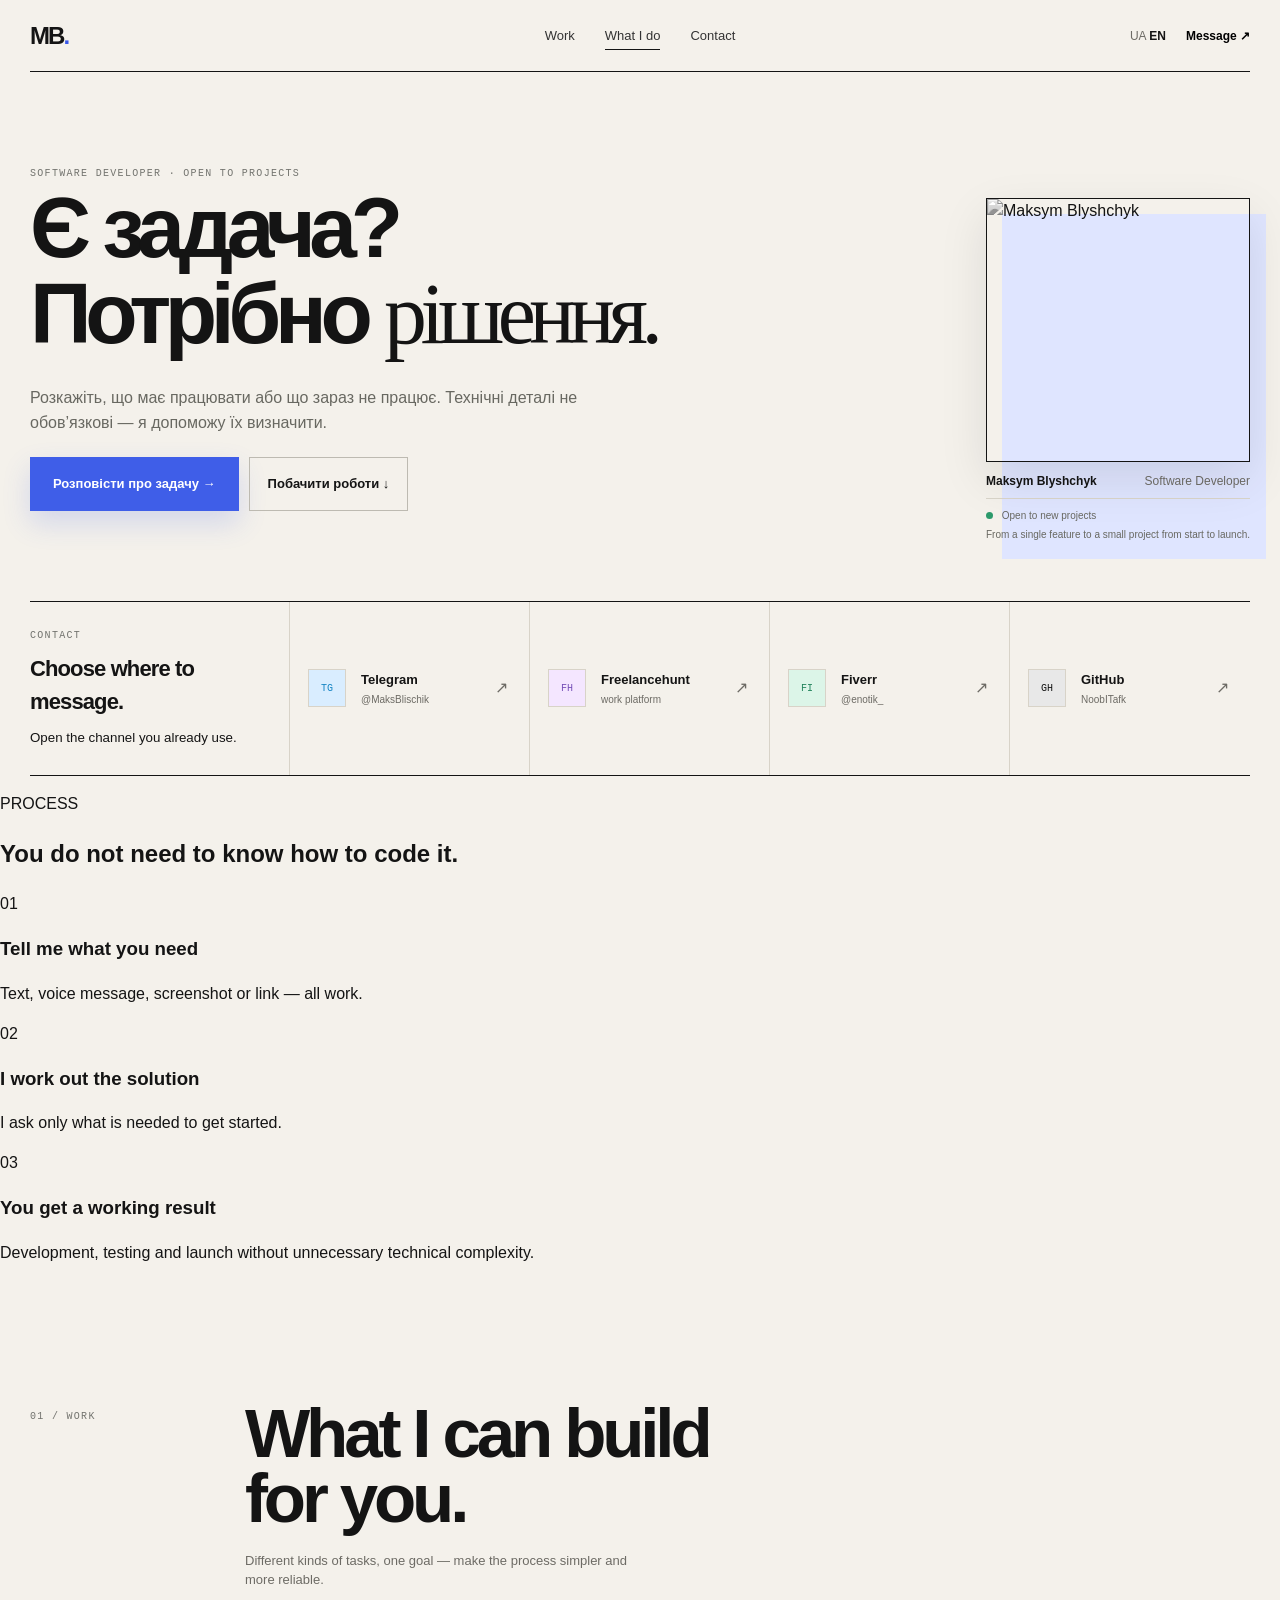
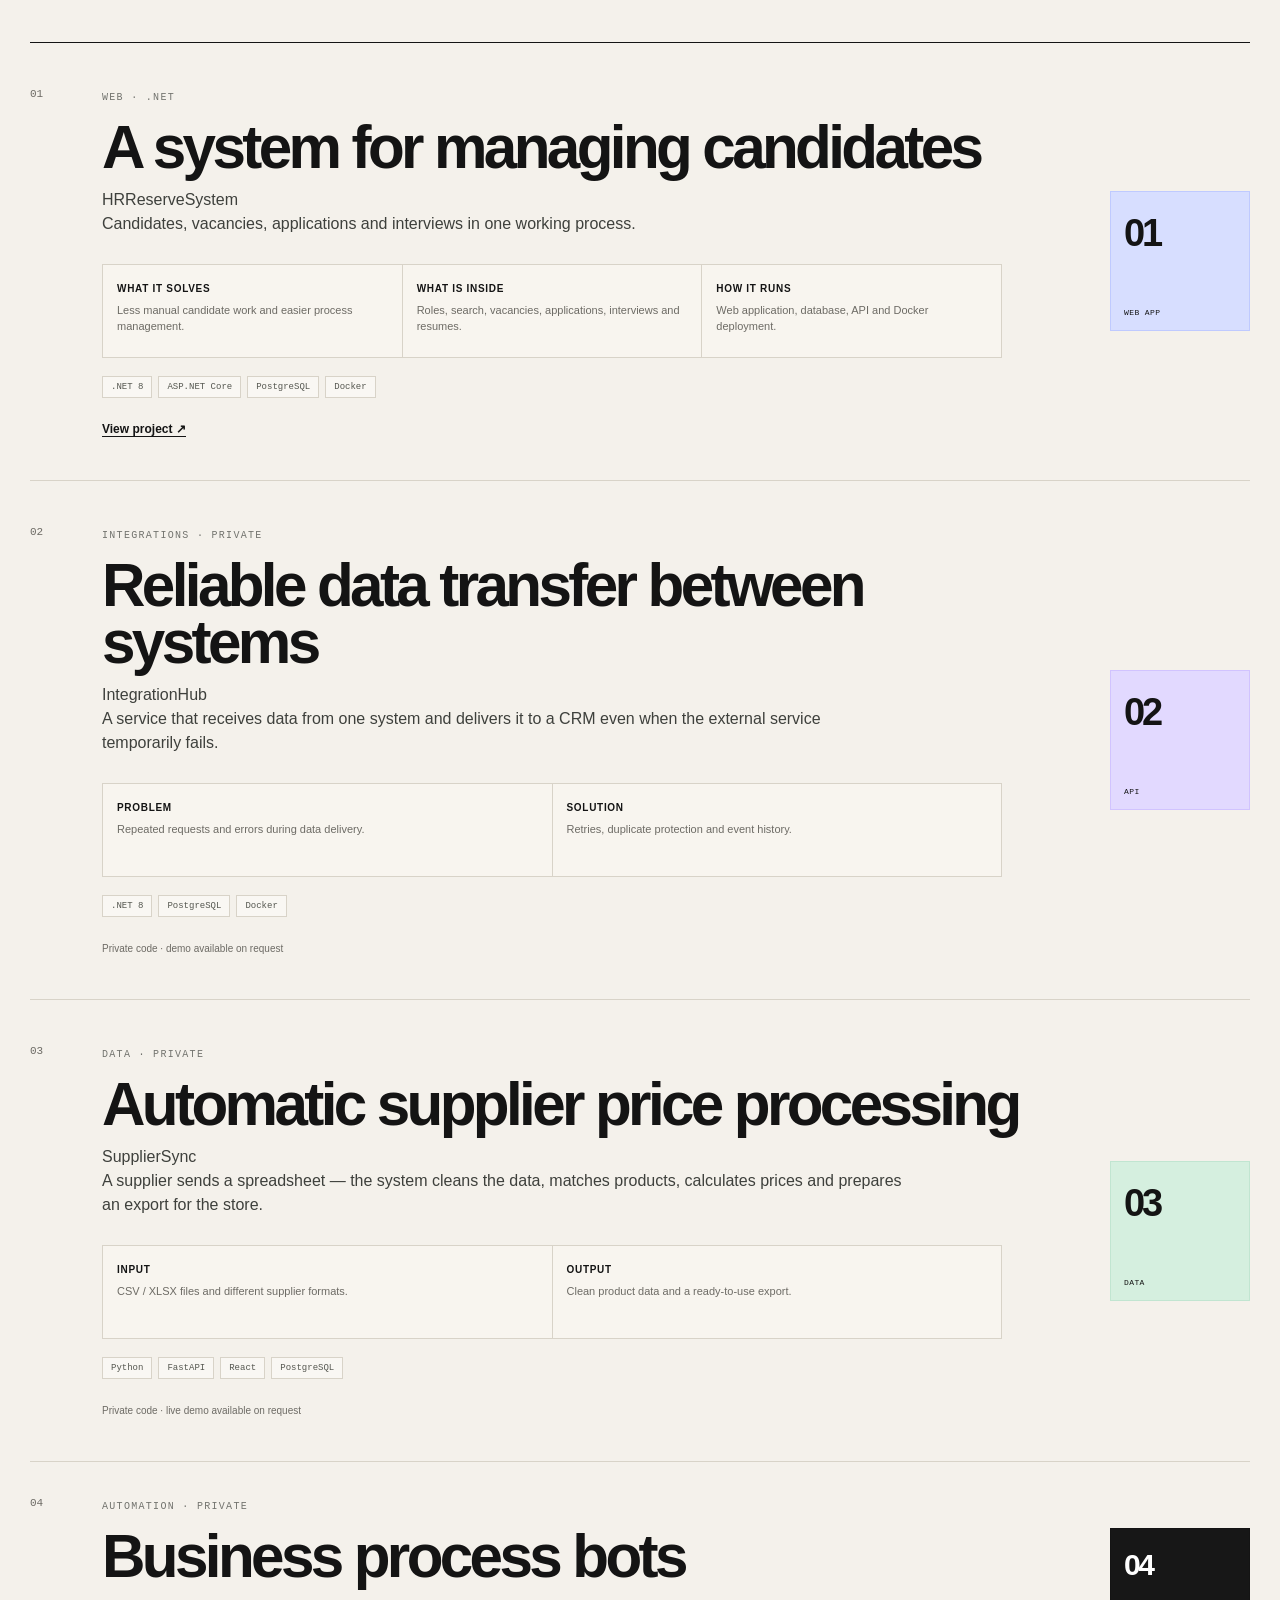
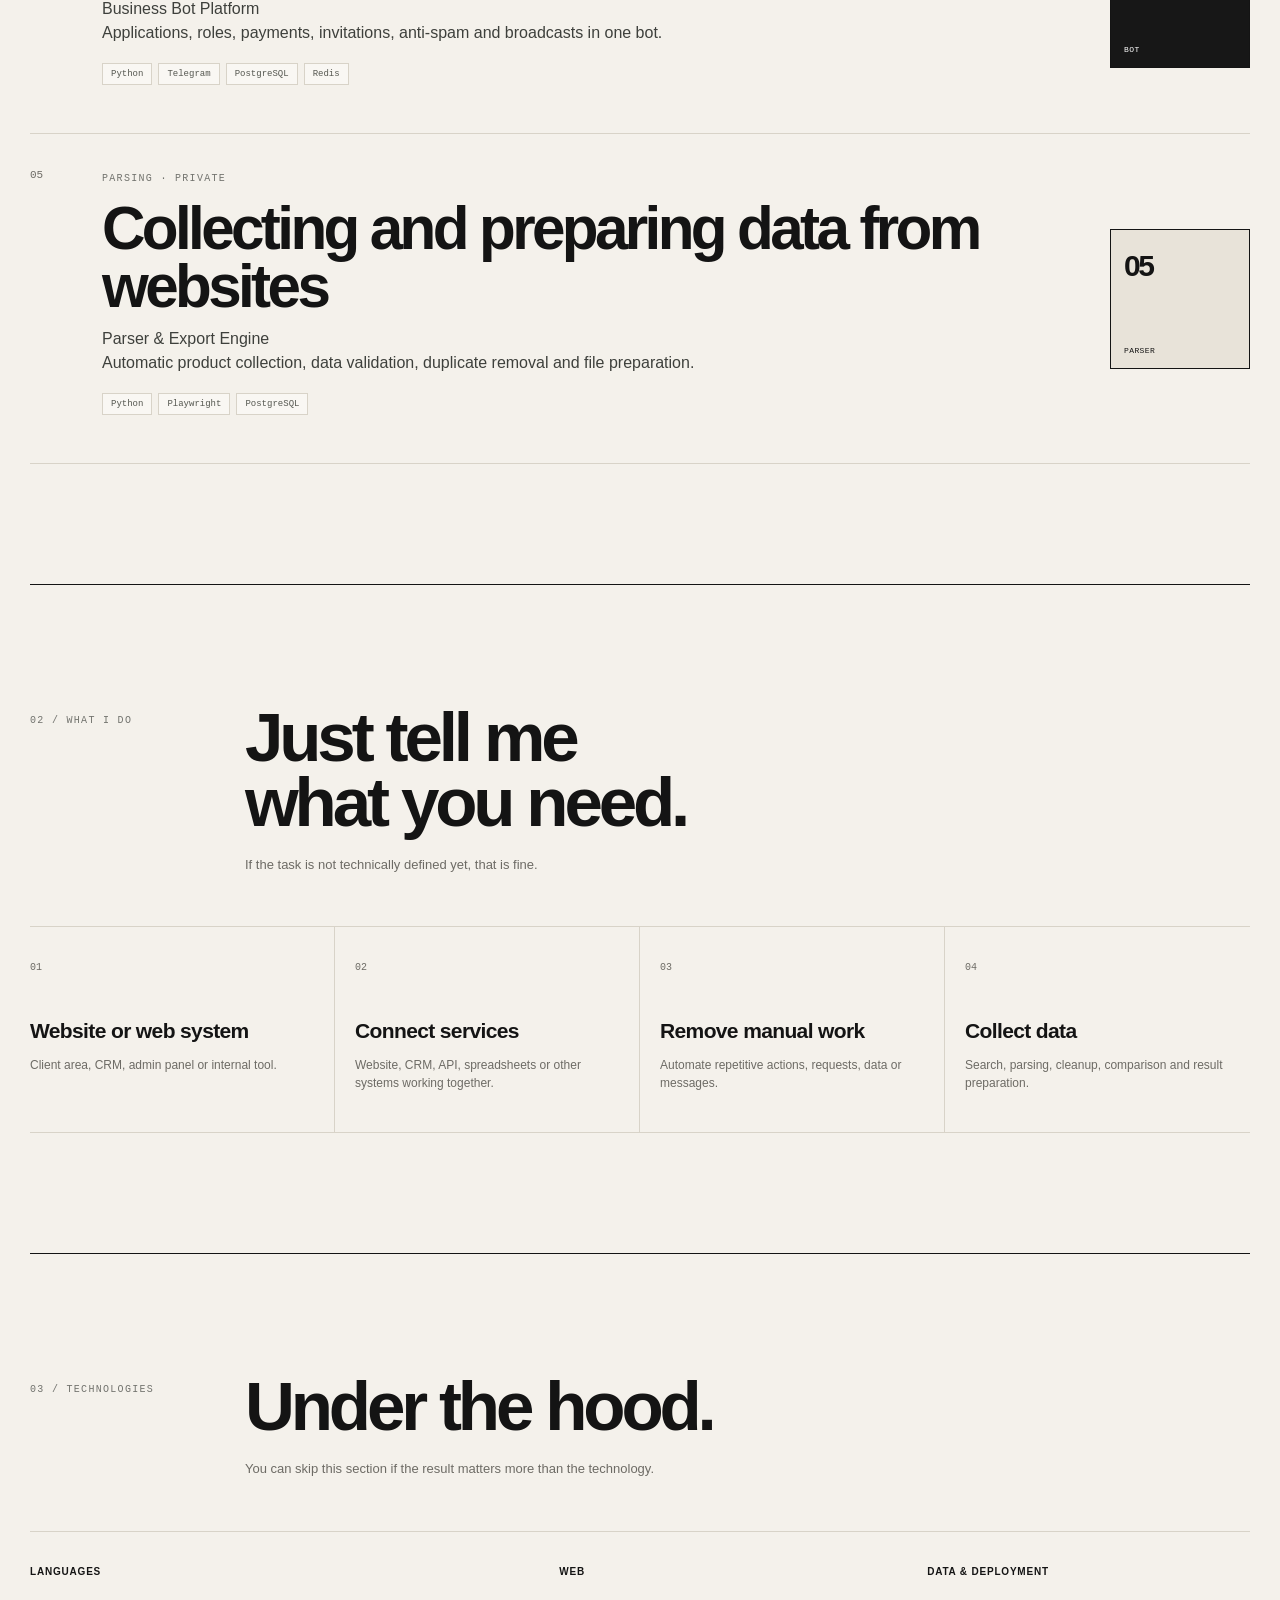
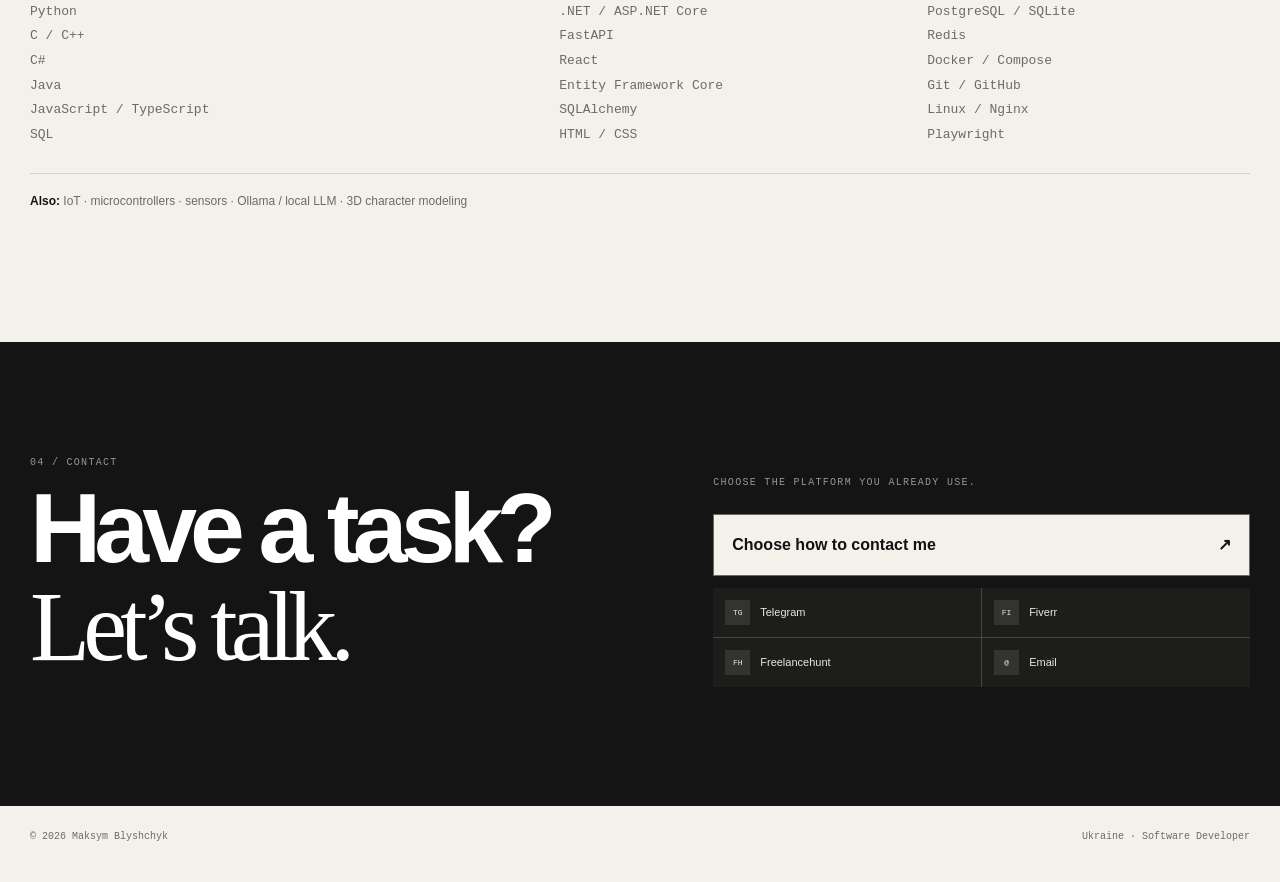
==== en/index.html @ c7309cc5 "Fix English version with same stable layout as Ukrainian" ====
<!doctype html>
<html lang="en">
<head>
<meta charset="utf-8"><meta name="viewport" content="width=device-width,initial-scale=1">
<meta name="description" content="Maksym Blyshchyk — software development for websites, automation, integrations, data and bots.">
<meta name="theme-color" content="#f4f1eb"><title>Maksym Blyshchyk — Software Developer</title>
<link rel="canonical" href="https://noobitafk.github.io/en/"><link rel="alternate" hreflang="uk" href="/"><link rel="alternate" hreflang="en" href="/en/"><link rel="stylesheet" href="/styles.css"><link rel="stylesheet" href="/hero.css">
</head>
<body>
<header class="header"><a class="logo" href="#top">MB<span>.</span></a><nav><a href="#work">Work</a><a href="#services">What I do</a><a href="#contact">Contact</a></nav><div class="head-actions"><span class="lang"><a href="/">UA</a> <b>EN</b></span><button class="link-button contact-open">Message ↗</button></div></header>
<main>
<section class="hero client-hero" id="top">
<div><p class="eyebrow">SOFTWARE DEVELOPER · OPEN TO PROJECTS</p><h1>Have a task?<br>Need a <i>solution?</i></h1><p class="lead">Tell me what should work or what is not working. You do not need to know the technology — I will help define the right solution.</p><div class="actions"><button class="primary contact-open" plerdy-tracking-id="hero-brief-en">Tell me about the task →</button><a class="secondary" href="#work" plerdy-tracking-id="hero-work-en">See my work ↓</a></div></div>
<aside class="profile"><img src="https://avatars.githubusercontent.com/u/61797448?v=4" alt="Maksym Blyshchyk"><div><strong>Maksym Blyshchyk</strong><span>Software Developer</span></div><p><em></em> Open to new projects</p><small>From a single feature to a small project from start to launch.</small></aside>
</section>
<section class="platforms" aria-label="Contact platforms"><div class="platform-title"><span>CONTACT</span><strong>Choose where to message.</strong><small>Open the channel you already use.</small></div><div class="platform-list"><a class="platform tg" href="https://t.me/MaksBlischik" target="_blank" rel="noreferrer"><b>TG</b><span><strong>Telegram</strong><small>@MaksBlischik</small></span><i>↗</i></a><a class="platform fh" href="https://freelancehunt.com/ua/showcase/work/freelance-helper-telegram-bot-dlya/2046690.html" target="_blank" rel="noreferrer"><b>FH</b><span><strong>Freelancehunt</strong><small>work platform</small></span><i>↗</i></a><a class="platform fi" href="https://www.fiverr.com/enotik_" target="_blank" rel="noreferrer"><b>FI</b><span><strong>Fiverr</strong><small>@enotik_</small></span><i>↗</i></a><a class="platform gh" href="https://github.com/NoobITafk" target="_blank" rel="noreferrer"><b>GH</b><span><strong>GitHub</strong><small>NoobITafk</small></span><i>↗</i></a></div></section>
<section class="how-section"><div class="how-head"><p class="section-label">PROCESS</p><h2>You do not need to know how to code it.</h2></div><div class="how-grid"><article><span>01</span><h3>Tell me what you need</h3><p>Text, voice message, screenshot or link — all work.</p></article><article><span>02</span><h3>I work out the solution</h3><p>I ask only what is needed to get started.</p></article><article><span>03</span><h3>You get a working result</h3><p>Development, testing and launch without unnecessary technical complexity.</p></article></div></section>
<section class="section" id="work"><div class="section-head"><p>01 / WORK</p><div><h2>What I can build<br>for you.</h2><span>Different kinds of tasks, one goal — make the process simpler and more reliable.</span></div></div><div class="projects">
<article class="project featured"><div class="no">01</div><div><label>WEB · .NET</label><h3>A system for managing candidates</h3><p class="project-name">HRReserveSystem</p><p>Candidates, vacancies, applications and interviews in one working process.</p><div class="project-points"><div><b>What it solves</b><span>Less manual candidate work and easier process management.</span></div><div><b>What is inside</b><span>Roles, search, vacancies, applications, interviews and resumes.</span></div><div><b>How it runs</b><span>Web application, database, API and Docker deployment.</span></div></div><div class="tags"><span>.NET 8</span><span>ASP.NET Core</span><span>PostgreSQL</span><span>Docker</span></div><a class="project-link" href="https://github.com/MaksBlyshchyk/HRReserveSystem" target="_blank" rel="noreferrer">View project ↗</a></div><aside class="mark blue"><b>01</b><small>WEB APP</small></aside></article>
<article class="project"><div class="no">02</div><div><label>INTEGRATIONS · PRIVATE</label><h3>Reliable data transfer between systems</h3><p class="project-name">IntegrationHub</p><p>A service that receives data from one system and delivers it to a CRM even when the external service temporarily fails.</p><div class="project-points two"><div><b>Problem</b><span>Repeated requests and errors during data delivery.</span></div><div><b>Solution</b><span>Retries, duplicate protection and event history.</span></div></div><div class="tags"><span>.NET 8</span><span>PostgreSQL</span><span>Docker</span></div><small class="private">Private code · demo available on request</small></div><aside class="mark violet"><b>02</b><small>API</small></aside></article>
<article class="project"><div class="no">03</div><div><label>DATA · PRIVATE</label><h3>Automatic supplier price processing</h3><p class="project-name">SupplierSync</p><p>A supplier sends a spreadsheet — the system cleans the data, matches products, calculates prices and prepares an export for the store.</p><div class="project-points two"><div><b>Input</b><span>CSV / XLSX files and different supplier formats.</span></div><div><b>Output</b><span>Clean product data and a ready-to-use export.</span></div></div><div class="tags"><span>Python</span><span>FastAPI</span><span>React</span><span>PostgreSQL</span></div><small class="private">Private code · live demo available on request</small></div><aside class="mark green"><b>03</b><small>DATA</small></aside></article>
<article class="project compact"><div class="no">04</div><div><label>AUTOMATION · PRIVATE</label><h3>Business process bots</h3><p class="project-name">Business Bot Platform</p><p>Applications, roles, payments, invitations, anti-spam and broadcasts in one bot.</p><div class="tags"><span>Python</span><span>Telegram</span><span>PostgreSQL</span><span>Redis</span></div></div><aside class="mark dark"><b>04</b><small>BOT</small></aside></article>
<article class="project compact"><div class="no">05</div><div><label>PARSING · PRIVATE</label><h3>Collecting and preparing data from websites</h3><p class="project-name">Parser & Export Engine</p><p>Automatic product collection, data validation, duplicate removal and file preparation.</p><div class="tags"><span>Python</span><span>Playwright</span><span>PostgreSQL</span></div></div><aside class="mark plain"><b>05</b><small>PARSER</small></aside></article>
</div></section>
<section class="section split" id="services"><div class="section-head"><p>02 / WHAT I DO</p><div><h2>Just tell me<br>what you need.</h2><span>If the task is not technically defined yet, that is fine.</span></div></div><div class="capabilities"><article><b>01</b><h3>Website or web system</h3><p>Client area, CRM, admin panel or internal tool.</p></article><article><b>02</b><h3>Connect services</h3><p>Website, CRM, API, spreadsheets or other systems working together.</p></article><article><b>03</b><h3>Remove manual work</h3><p>Automate repetitive actions, requests, data or messages.</p></article><article><b>04</b><h3>Collect data</h3><p>Search, parsing, cleanup, comparison and result preparation.</p></article></div></section>
<section class="section stack" id="stack"><div class="section-head"><p>03 / TECHNOLOGIES</p><div><h2>Under the hood.</h2><span>You can skip this section if the result matters more than the technology.</span></div></div><div class="stack-grid"><div><b>Languages</b><p>Python<br>C / C++<br>C#<br>Java<br>JavaScript / TypeScript<br>SQL</p></div><div><b>Web</b><p>.NET / ASP.NET Core<br>FastAPI<br>React<br>Entity Framework Core<br>SQLAlchemy<br>HTML / CSS</p></div><div><b>Data & deployment</b><p>PostgreSQL / SQLite<br>Redis<br>Docker / Compose<br>Git / GitHub<br>Linux / Nginx<br>Playwright</p></div></div><p class="additional"><b>Also:</b> IoT · microcontrollers · sensors · Ollama / local LLM · 3D character modeling</p></section>
<section class="contact-section" id="contact"><div><p>04 / CONTACT</p><h2>Have a task?<br><i>Let’s talk.</i></h2></div><div class="contact-copy"><p>Choose the platform you already use.</p><button class="big-contact contact-open">Choose how to contact me <b>↗</b></button><div class="contact-mini"><a href="https://t.me/MaksBlischik" target="_blank" rel="noreferrer"><b>TG</b> Telegram</a><a href="https://www.fiverr.com/enotik_" target="_blank" rel="noreferrer"><b>FI</b> Fiverr</a><a href="https://freelancehunt.com/ua/showcase/work/freelance-helper-telegram-bot-dlya/2046690.html" target="_blank" rel="noreferrer"><b>FH</b> Freelancehunt</a><a href="mailto:maks2006bl@gmail.com"><b>@</b> Email</a></div></div></section>
</main><footer><span>© 2026 Maksym Blyshchyk</span><span>Ukraine · Software Developer</span></footer>
<div class="modal" id="contactModal" aria-hidden="true"><div class="backdrop contact-close"></div><div class="dialog"><button class="close contact-close">×</button><p>CONTACT</p><h2>Where would you like to write?</h2><span class="sub">Choose a platform — the channel opens directly.</span><div class="options"><a href="https://t.me/MaksBlischik" target="_blank" rel="noreferrer"><b>TG</b><span><strong>Telegram</strong><small>@MaksBlischik</small></span>↗</a><a href="https://freelancehunt.com/ua/showcase/work/freelance-helper-telegram-bot-dlya/2046690.html" target="_blank" rel="noreferrer"><b>FH</b><span><strong>Freelancehunt</strong><small>Projects and portfolio</small></span>↗</a><a href="https://www.fiverr.com/enotik_" target="_blank" rel="noreferrer"><b>FI</b><span><strong>Fiverr</strong><small>@enotik_</small></span>↗</a><a href="mailto:maks2006bl@gmail.com"><b>@</b><span><strong>Email</strong><small>maks2006bl@gmail.com</small></span>↗</a><a href="tel:+380671453788"><b>☎</b><span><strong>Phone</strong><small>+380 67 145 37 88</small></span>↗</a><a href="https://github.com/NoobITafk" target="_blank" rel="noreferrer"><b>GH</b><span><strong>GitHub</strong><small>NoobITafk</small></span>↗</a></div></div></div>
<div class="mobile-cta"><button class="contact-open">Message me <span>↗</span></button></div>
<script src="/script.js"></script></body></html>
---- styles.css ----
:root{--bg:#f4f1eb;--paper:#fffdf8;--ink:#141414;--muted:#6d6b65;--line:#d8d3c8;--blue:#3857e8;--violet:#7755e8;--green:#2c9a6b;--max:1220px;--shadow:0 24px 70px rgba(20,20,16,.12)}*{box-sizing:border-box}html{scroll-behavior:smooth;scroll-padding-top:88px}body{margin:0;background:var(--bg);color:var(--ink);font:16px/1.5 Arial,Helvetica,sans-serif;-webkit-font-smoothing:antialiased}a{color:inherit;text-decoration:none}button{font:inherit;cursor:pointer}.header{width:min(calc(100% - 44px),var(--max));height:72px;margin:auto;display:grid;grid-template-columns:1fr auto 1fr;align-items:center;border-bottom:1px solid var(--ink);position:sticky;top:0;z-index:30;background:rgba(244,241,235,.9);backdrop-filter:blur(16px)}.logo{font-size:24px;font-weight:900;letter-spacing:-.08em}.logo span{color:var(--blue)}nav{display:flex;gap:30px;font-size:13px}nav a{position:relative;padding:7px 0;color:#333}nav a:after,.link-button:after{content:"";position:absolute;left:0;right:0;bottom:2px;height:1px;background:var(--ink);transform:scaleX(0);transform-origin:left;transition:.18s}nav a:hover:after,nav a.active:after,.link-button:hover:after{transform:scaleX(1)}.head-actions{justify-self:end;display:flex;gap:20px;align-items:center;font-size:12px}.lang{color:var(--muted)}.lang b{color:var(--ink)}.link-button{position:relative;border:0;background:none;font-weight:800;padding:7px 0}.hero{width:min(calc(100% - 44px),var(--max));min-height:calc(100svh - 72px);margin:auto;padding:76px 0 90px;display:grid;grid-template-columns:minmax(0,1.55fr) 300px;gap:80px;align-items:center}.eyebrow,.section-head>p,.contact-section>div>p,.project label,.platform-title span{font:10px/1.2 "Courier New",monospace;letter-spacing:.13em;color:#72736e;text-transform:uppercase}.hero h1{font-size:clamp(4rem,7.8vw,7.3rem);line-height:.86;letter-spacing:-.075em;margin:18px 0 28px;max-width:950px}.hero h1 i,.contact-section h2 i{font:400 1em Georgia,"Times New Roman",serif}.lead{max-width:700px;color:var(--muted);font-size:17px}.actions{display:flex;gap:10px;margin-top:30px}.primary,.secondary{min-height:50px;padding:0 18px;display:inline-flex;align-items:center;justify-content:center;border:1px solid var(--ink);font-size:13px;font-weight:800;transition:.18s}.primary{background:var(--ink);color:#fff}.primary:hover{background:var(--blue);border-color:var(--blue);transform:translateY(-2px)}.secondary:hover{background:var(--paper);transform:translateY(-2px)}.facts{display:flex;gap:30px;border-top:1px solid var(--line);margin-top:40px;padding-top:17px}.facts div{display:flex;align-items:baseline;gap:7px}.facts b{font:700 15px "Courier New",monospace}.facts small{font-size:10px;color:var(--muted)}.profile{max-width:300px;justify-self:end}.profile img{display:block;width:100%;aspect-ratio:1;object-fit:cover;border:1px solid var(--ink);filter:grayscale(100%);transition:.25s}.profile:hover img{filter:grayscale(0);transform:translateY(-3px)}.profile>div{display:flex;justify-content:space-between;gap:10px;padding:11px 0 9px;font-size:12px;border-bottom:1px solid var(--line)}.profile>div span{color:var(--muted)}.profile p{font-size:11px;color:var(--muted);margin:10px 0}.profile p em{display:inline-block;width:7px;height:7px;border-radius:50%;background:var(--green);margin-right:6px}.profile>small{display:block;color:var(--muted);font-size:11px}.platforms{width:min(calc(100% - 44px),var(--max));margin:auto;border-block:1px solid var(--ink);display:grid;grid-template-columns:260px 1fr;min-height:150px}.platform-title{padding:28px 24px 28px 0;border-right:1px solid var(--line);display:flex;flex-direction:column;justify-content:center;gap:10px}.platform-title strong{font-size:22px;letter-spacing:-.04em}.platform-list{display:grid;grid-template-columns:repeat(4,1fr)}.platform{display:grid;grid-template-columns:42px 1fr 16px;align-items:center;gap:11px;padding:22px 18px;border-right:1px solid var(--line);transition:.18s;background:transparent}.platform:last-child{border-right:0}.platform:hover{background:var(--paper);transform:translateY(-2px)}.platform>b{width:38px;height:38px;display:grid;place-items:center;font:10px "Courier New",monospace;background:#ece9e1;border:1px solid var(--line)}.platform.tg>b{background:#d9edff;color:#1685c4}.platform.fh>b{background:#f4e6ff;color:#7650b8}.platform.fi>b{background:#dcf5e8;color:#23835c}.platform.gh>b{background:#e8e8e8}.platform span{display:grid;gap:2px;min-width:0}.platform strong{font-size:13px}.platform small{font-size:10px;color:var(--muted);white-space:nowrap;overflow:hidden;text-overflow:ellipsis}.platform i{font-style:normal;color:var(--muted)}.section{width:min(calc(100% - 44px),var(--max));margin:auto;padding:120px 0}.section-head{display:grid;grid-template-columns:180px minmax(0,1fr);gap:35px;margin-bottom:52px}.section-head h2{font-size:clamp(3rem,5.4vw,4.8rem);line-height:.94;letter-spacing:-.06em;margin:0}.section-head>div>span{display:block;color:var(--muted);font-size:13px;max-width:410px;margin-top:20px}.projects{border-top:1px solid var(--ink)}.project{display:grid;grid-template-columns:48px minmax(0,1fr) 140px;gap:24px;padding:40px 0;border-bottom:1px solid var(--line);transition:background .18s}.project:hover{background:rgba(255,255,255,.28)}.no{font:11px "Courier New",monospace;color:var(--muted);padding-top:5px}.project h3{font-size:clamp(2.3rem,4.7vw,4.2rem);line-height:.95;letter-spacing:-.06em;margin:12px 0}.project>div>p{font-size:16px;color:#3e403c;max-width:800px;margin:0}.project-points{display:grid;grid-template-columns:repeat(3,1fr);gap:1px;background:var(--line);border:1px solid var(--line);margin:28px 0 0;max-width:900px}.project-points.two{grid-template-columns:1fr 1fr}.project-points div{background:rgba(255,253,248,.82);padding:16px 14px;min-height:92px}.project-points b{display:block;font-size:10px;text-transform:uppercase;letter-spacing:.07em;margin-bottom:7px}.project-points span{display:block;font-size:11px;line-height:1.45;color:var(--muted)}.tags{display:flex;flex-wrap:wrap;gap:6px;margin:18px 0}.tags span{border:1px solid var(--line);padding:5px 8px;font:9px "Courier New",monospace;color:#555750;background:rgba(255,255,255,.4)}.project-link{font-size:12px;font-weight:800;border-bottom:1px solid}.project-link:hover{color:var(--blue);border-color:var(--blue)}.private{font-size:10px;color:var(--muted)}.mark{align-self:center;aspect-ratio:1;border:1px solid var(--ink);display:flex;flex-direction:column;justify-content:space-between;padding:13px;font-size:38px;font-weight:900;letter-spacing:-.08em;transition:.2s}.mark small{font:8px "Courier New",monospace;letter-spacing:.05em}.project:hover .mark{transform:translateY(-3px) rotate(-2deg)}.blue{background:#d7deff;border-color:#bfcaff}.violet{background:#e2d9ff;border-color:#d1c3ff}.green{background:#d5efdf;border-color:#c1e5d1}.dark{background:#171717;color:white}.plain{background:#e8e3d9}.compact{padding-block:30px}.compact .mark{font-size:30px}.split{border-top:1px solid var(--ink)}.capabilities{display:grid;grid-template-columns:repeat(4,1fr);border-top:1px solid var(--line);border-bottom:1px solid var(--line)}.capabilities article{padding:26px 20px 30px 0;border-right:1px solid var(--line);min-height:205px}.capabilities article+article{padding-left:20px}.capabilities article:last-child{border:0}.capabilities b{font:10px "Courier New",monospace;color:var(--muted)}.capabilities h3{font-size:21px;margin:38px 0 9px;letter-spacing:-.03em}.capabilities p{font-size:12px;color:var(--muted);margin:0}.capabilities em{display:block;margin-top:16px;font:9px "Courier New",monospace;color:var(--blue);font-style:normal;text-transform:uppercase;letter-spacing:.06em}.stack{border-top:1px solid var(--ink)}.stack-grid{display:grid;grid-template-columns:1.5fr 1fr 1fr;gap:45px;border-top:1px solid var(--line);padding-top:26px}.stack-grid b{font-size:10px;text-transform:uppercase;letter-spacing:.08em}.stack-grid p{font:13px/1.9 "Courier New",monospace;color:var(--muted);margin-top:18px}.additional{border-top:1px solid var(--line);padding-top:18px;color:var(--muted);font-size:12px}.additional b{color:var(--ink)}.contact-section{background:var(--ink);color:#fff;padding:105px max(22px,calc((100vw - var(--max))/2));display:grid;grid-template-columns:1.05fr .95fr;gap:90px}.contact-section>div>p{color:#969790}.contact-section h2{font-size:clamp(4rem,7.7vw,7.3rem);line-height:.84;letter-spacing:-.07em;margin:18px 0}.contact-copy{align-self:end}.contact-copy>p{color:#b8b9b3;max-width:500px;font-size:16px}.big-contact{width:100%;display:flex;justify-content:space-between;align-items:center;padding:18px;border:1px solid #686963;color:#111;background:var(--bg);font-weight:900;margin:25px 0 12px;transition:.18s}.big-contact:hover{background:var(--blue);color:#fff;border-color:var(--blue)}.contact-mini{display:grid;grid-template-columns:1fr 1fr;gap:1px;background:#44463f;margin-bottom:14px}.contact-mini a{display:flex;align-items:center;gap:10px;background:#1d1d1b;color:#e8e7e1;padding:12px;font-size:11px;transition:.18s}.contact-mini a:hover{background:#292925}.contact-mini b{width:25px;height:25px;display:grid;place-items:center;background:#33342f;font:8px "Courier New",monospace}.contact-mini a:hover b{background:var(--blue)}.contact-copy>small{color:#7f817b;font-size:10px}.modal{display:none;position:fixed;inset:0;z-index:80}.modal.open{display:block}.backdrop{position:absolute;inset:0;background:rgba(10,11,12,.58);backdrop-filter:blur(8px)}.dialog{position:absolute;left:50%;top:50%;transform:translate(-50%,-50%);width:min(92vw,590px);max-height:90svh;overflow:auto;background:var(--paper);padding:30px;box-shadow:var(--shadow)}.close{position:absolute;right:12px;top:10px;border:1px solid var(--line);background:none;width:34px;height:34px;font-size:23px}.dialog>p{font:10px "Courier New",monospace;letter-spacing:.12em;color:var(--muted)}.dialog h2{font-size:38px;letter-spacing:-.05em;margin:8px 0}.sub{font-size:12px;color:var(--muted)}.options{display:grid;gap:8px;margin-top:22px}.options a{display:grid;grid-template-columns:40px 1fr auto;align-items:center;gap:12px;padding:12px;border:1px solid var(--line);background:#fff;transition:.18s}.options a:hover{border-color:var(--blue);transform:translateX(3px);box-shadow:0 7px 20px rgba(56,87,232,.08)}.options a>b{width:34px;height:34px;display:grid;place-items:center;background:#ece9e1;font:9px "Courier New",monospace}.options a:nth-child(1)>b{background:#d9edff;color:#1685c4}.options a:nth-child(2)>b{background:#f4e6ff;color:#7650b8}.options a:nth-child(3)>b{background:#dcf5e8;color:#23835c}.options a:nth-child(4)>b{background:#ffe5df;color:#ad4b3c}.options a:nth-child(5)>b{background:#e0f2e8;color:#2c835d}.options a:nth-child(6)>b{background:#e8e8e8}.options span{display:grid;gap:2px}.options strong{font-size:12px}.options small{font-size:9px;color:var(--muted)}footer{width:min(calc(100% - 44px),var(--max));margin:auto;padding:25px 0 40px;display:flex;justify-content:space-between;font:10px "Courier New",monospace;color:var(--muted)}.mobile-cta{display:none}@media(max-width:1100px){.platforms{grid-template-columns:190px 1fr}.platform-list{grid-template-columns:1fr 1fr}.platform:nth-child(2){border-right:0}.platform:nth-child(-n+2){border-bottom:1px solid var(--line)}}@media(max-width:900px){.header{grid-template-columns:1fr auto}.header nav{display:none}.hero{grid-template-columns:1fr;gap:45px}.profile{max-width:330px}.section-head{grid-template-columns:120px 1fr}.capabilities{grid-template-columns:1fr 1fr}.capabilities article:nth-child(2){border-right:0}.capabilities article:nth-child(-n+2){border-bottom:1px solid var(--line)}.stack-grid{grid-template-columns:1fr 1fr}.contact-section{grid-template-columns:1fr;gap:45px}.platforms{grid-template-columns:1fr}.platform-title{border-right:0;border-bottom:1px solid var(--line);padding:22px 0}.platform-list{grid-template-columns:1fr 1fr}.project-points{grid-template-columns:1fr}.project-points.two{grid-template-columns:1fr 1fr}}@media(max-width:600px){.header,.hero,.platforms,.section,footer{width:calc(100% - 28px)}.header{height:62px}.head-actions{display:none}.hero{padding:58px 0}.hero h1{font-size:clamp(3.1rem,15vw,4.7rem)}.lead{font-size:15px}.actions{display:grid}.primary,.secondary{width:100%}.facts{gap:14px}.facts small{font-size:8px}.platform-list{grid-template-columns:1fr}.platform{border-right:0;border-bottom:1px solid var(--line)}.platform:last-child{border-bottom:0}.section{padding:78px 0}.section-head{grid-template-columns:1fr;gap:14px}.section-head h2{font-size:2.7rem}.project{grid-template-columns:30px 1fr;gap:10px;padding:28px 0}.mark{display:none}.project h3{font-size:2.5rem}.project-points,.project-points.two{grid-template-columns:1fr}.capabilities{grid-template-columns:1fr}.capabilities article,.capabilities article+article{padding:23px 0;border-right:0}.capabilities article:nth-child(-n+3){border-bottom:1px solid var(--line)}.stack-grid{grid-template-columns:1fr}.contact-section{padding:75px 14px}.contact-section h2{font-size:4rem}.contact-mini{grid-template-columns:1fr}.dialog{padding:24px 15px}.options a{padding:10px}.mobile-cta{display:block;position:fixed;left:12px;right:12px;bottom:12px;z-index:55}.mobile-cta button{width:100%;padding:14px;border:0;background:#111;color:white;font-weight:900;display:flex;justify-content:space-between;box-shadow:0 8px 25px #0004}footer{display:block}footer span{display:block;margin-bottom:5px}}@media(prefers-reduced-motion:reduce){html{scroll-behavior:auto}*{transition:none!important}}
---- hero.css ----
:root{--hero-blue:#3f5ee8;--hero-ink:#141414;--hero-muted:#686861;--hero-paper:#fffdf8;--hero-line:#d9d4c9}
/* FIRST SCREEN ONLY: reduce dead space, establish one clear attention path, and keep profile secondary. */
.hero.client-hero,.hero{min-height:auto!important;height:auto!important;align-items:start!important;gap:72px!important;padding:62px 0 58px!important}
.hero.client-hero>div:first-child,.hero .hero-main{max-width:900px!important;padding-top:24px!important}
.hero h1{font-size:clamp(58px,6.7vw,98px)!important;line-height:.88!important;letter-spacing:-.074em!important;margin:10px 0 22px!important;max-width:900px!important}
.hero h1 i,.hero .hero-main h1 em{font-family:Georgia,"Times New Roman",serif!important;font-weight:400!important}
.hero .lead,.hero .hero-text{max-width:610px!important;margin:0!important;color:var(--hero-muted)!important;font-size:16px!important;line-height:1.52!important}
.hero .actions,.hero .hero-actions{display:flex!important;gap:10px!important;margin-top:22px!important}
.hero .primary,.hero .button-dark{min-height:54px!important;padding:0 22px!important;background:var(--hero-blue)!important;border-color:var(--hero-blue)!important;color:#fff!important;box-shadow:0 12px 28px rgba(63,94,232,.18)!important;font-size:13px!important;font-weight:800!important}
.hero .primary:hover,.hero .button-dark:hover{background:#2948d4!important;border-color:#2948d4!important;transform:translateY(-2px)!important}
.hero .secondary,.hero .button-plain{min-height:54px!important;padding:0 18px!important;background:transparent!important;border:1px solid #bdbab1!important;color:var(--hero-ink)!important;font-size:13px!important}
.hero .secondary:hover,.hero .button-plain:hover{border-color:var(--hero-ink)!important;background:rgba(255,253,248,.62)!important}
/* Keep the hero message clean: the project-type chips were competing with the CTA. */
.hero .client-tags{display:none!important}
.hero .hero-note{display:none!important}
.hero .profile,.hero .hero-aside{max-width:278px!important;justify-self:end!important;position:relative!important;margin-top:64px!important}
.hero .profile:before,.hero .hero-aside:before{content:"";position:absolute;inset:16px -16px -16px 16px;background:#dfe5ff;z-index:-1}
.hero .profile img,.hero .portrait{display:block!important;width:100%!important;aspect-ratio:1!important;object-fit:cover!important;border:1px solid var(--hero-ink)!important;filter:grayscale(100%)!important;box-shadow:0 18px 45px rgba(20,20,16,.10)!important}
.hero .profile>div,.hero .identity{display:flex!important;justify-content:space-between!important;gap:10px!important;align-items:baseline!important;padding:10px 0 8px!important;border-bottom:1px solid var(--hero-line)!important;font-size:12px!important}
.hero .profile p,.hero .availability{margin:9px 0 5px!important;font-size:10px!important;color:var(--hero-muted)!important}
.hero .profile>small{font-size:10px!important;line-height:1.45!important;color:var(--hero-muted)!important}
/* English header was visually unstyled; align it with the same restrained system used by UA. */
.site-header{width:min(calc(100% - 44px),1220px)!important;height:72px!important;margin:auto!important;display:grid!important;grid-template-columns:1fr auto 1fr!important;align-items:center!important;border-bottom:1px solid var(--hero-ink)!important;position:sticky!important;top:0!important;z-index:30!important;background:rgba(244,241,235,.92)!important;backdrop-filter:blur(16px)!important}.wordmark{font-size:24px!important;font-weight:900!important;letter-spacing:-.08em!important}.wordmark span{color:var(--hero-blue)!important}.site-nav{display:flex!important;gap:30px!important;font-size:13px!important}.site-nav a,.header-side a{color:#333!important}.site-nav a{position:relative!important;padding:7px 0!important}.site-nav a:after{content:""!important;position:absolute!important;left:0!important;right:0!important;bottom:2px!important;height:1px!important;background:var(--hero-ink)!important;transform:scaleX(0)!important;transform-origin:left!important;transition:.18s!important}.site-nav a:hover:after{transform:scaleX(1)!important}.header-side{justify-self:end!important;display:flex!important;gap:20px!important;align-items:center!important;font-size:12px!important}.language{display:flex!important;gap:7px!important}.language .active{font-weight:800!important}.header-contact{font-weight:800!important}
@media(max-width:900px){.hero.client-hero,.hero{grid-template-columns:1fr!important;gap:30px!important;min-height:auto!important;padding:44px 0 48px!important}.hero.client-hero>div:first-child,.hero .hero-main{padding-top:10px!important}.hero h1,.hero .hero-main h1{font-size:clamp(48px,11.8vw,74px)!important;max-width:720px!important}.hero .lead,.hero .hero-text{font-size:16px!important;max-width:650px!important}.hero .profile,.hero .hero-aside{justify-self:start!important;max-width:250px!important;margin-top:4px!important}.site-header{width:calc(100% - 28px)!important}.site-nav{display:none!important}.header-side{font-size:11px!important}}
@media(max-width:600px){.hero.client-hero,.hero{padding:34px 0 42px!important;gap:25px!important}.hero h1,.hero .hero-main h1{font-size:clamp(43px,12.8vw,59px)!important;line-height:.92!important;letter-spacing:-.066em!important;margin:6px 0 17px!important}.hero .lead,.hero .hero-text{font-size:15px!important;line-height:1.48!important}.hero .actions,.hero .hero-actions{display:grid!important;grid-template-columns:1fr!important;gap:8px!important;margin-top:19px!important}.hero .primary,.hero .secondary,.hero .hero-actions .button{width:100%!important;min-height:52px!important}.hero .profile,.hero .hero-aside{max-width:215px!important;margin-top:0!important}.hero .profile:before,.hero .hero-aside:before{inset:8px -8px -8px 8px}.hero .profile img,.hero .portrait{filter:grayscale(100%)!important}.site-header{height:60px!important;width:calc(100% - 28px)!important}.wordmark{font-size:22px!important}.header-side{gap:10px!important}.header-contact{font-size:11px!important}.language{font-size:10px!important}.mobile-cta{display:block!important;position:fixed!important;left:12px!important;right:12px!important;bottom:12px!important;z-index:55!important}.mobile-cta button{width:100%!important;min-height:52px!important;padding:0 16px!important;background:#111!important;color:#fff!important;border:0!important;font-weight:900!important;box-shadow:0 10px 28px rgba(0,0,0,.18)!important}}
@media(prefers-reduced-motion:reduce){*{transition:none!important}}
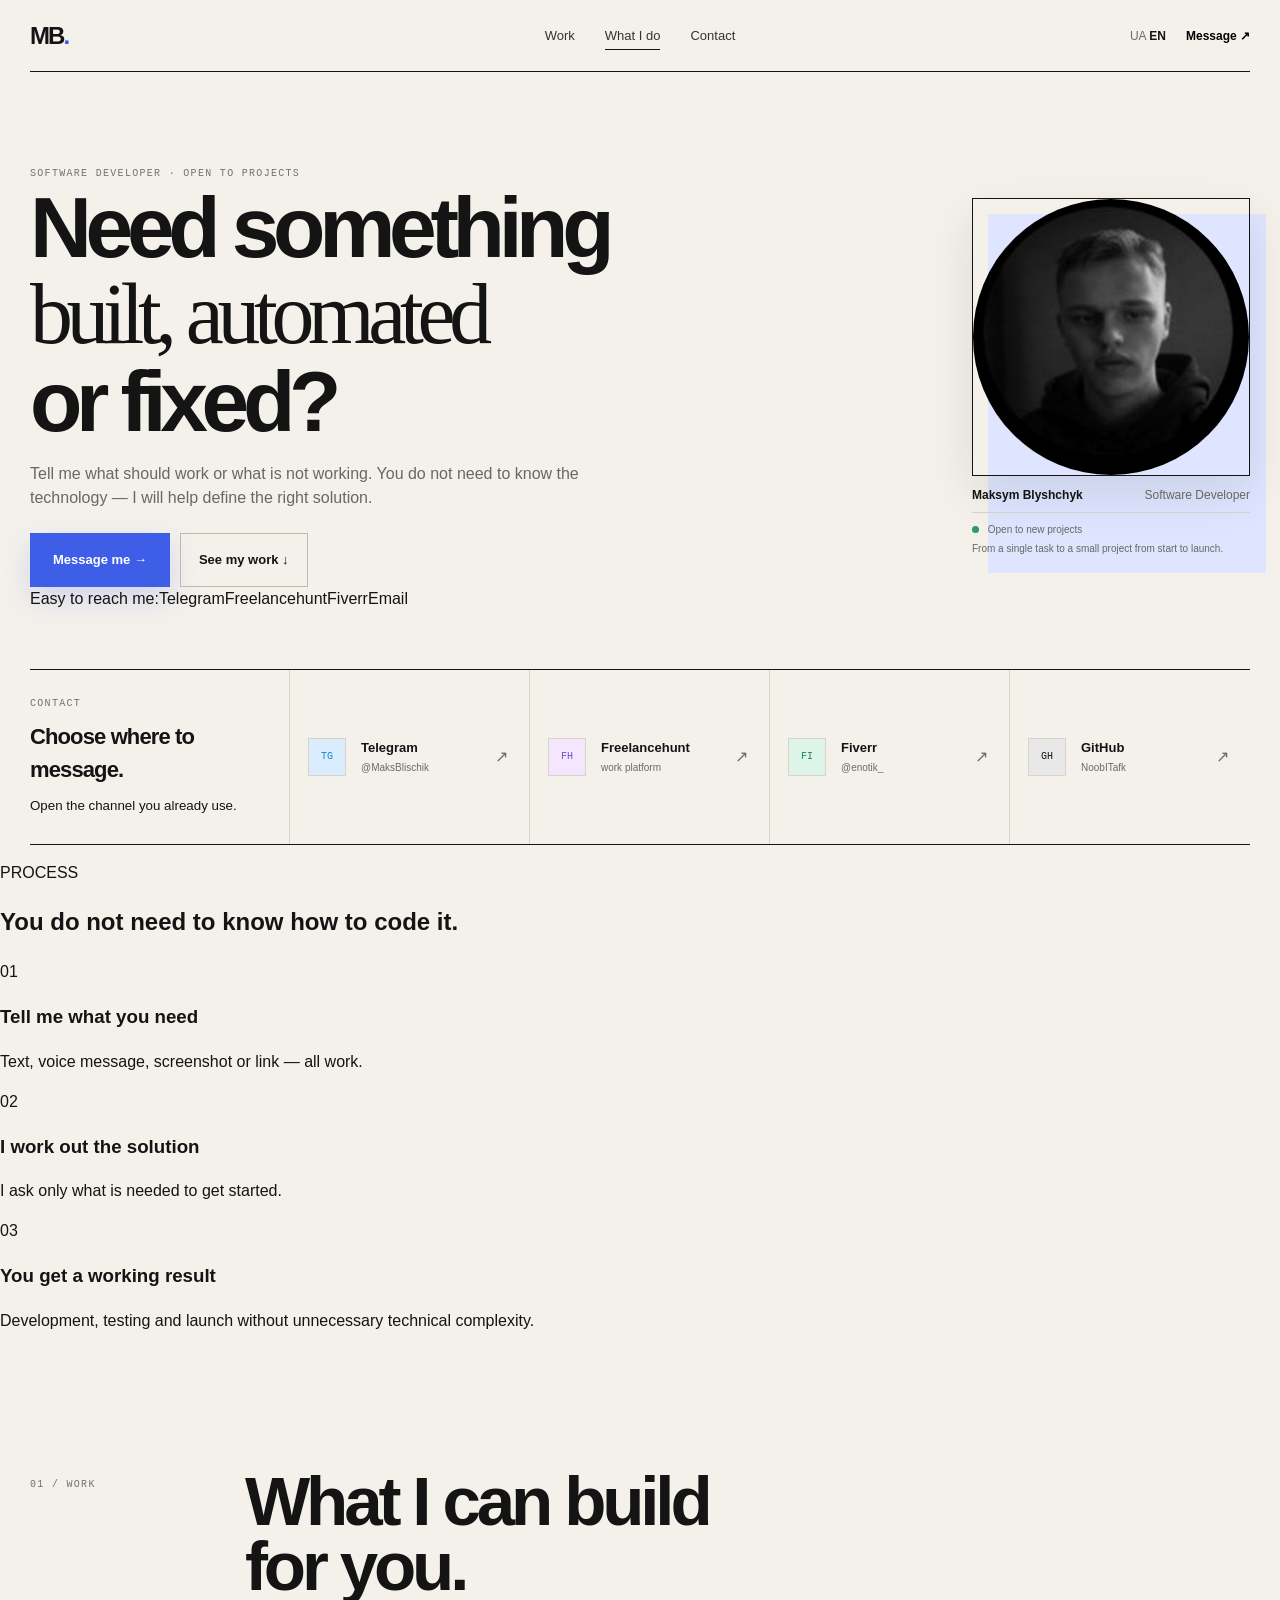
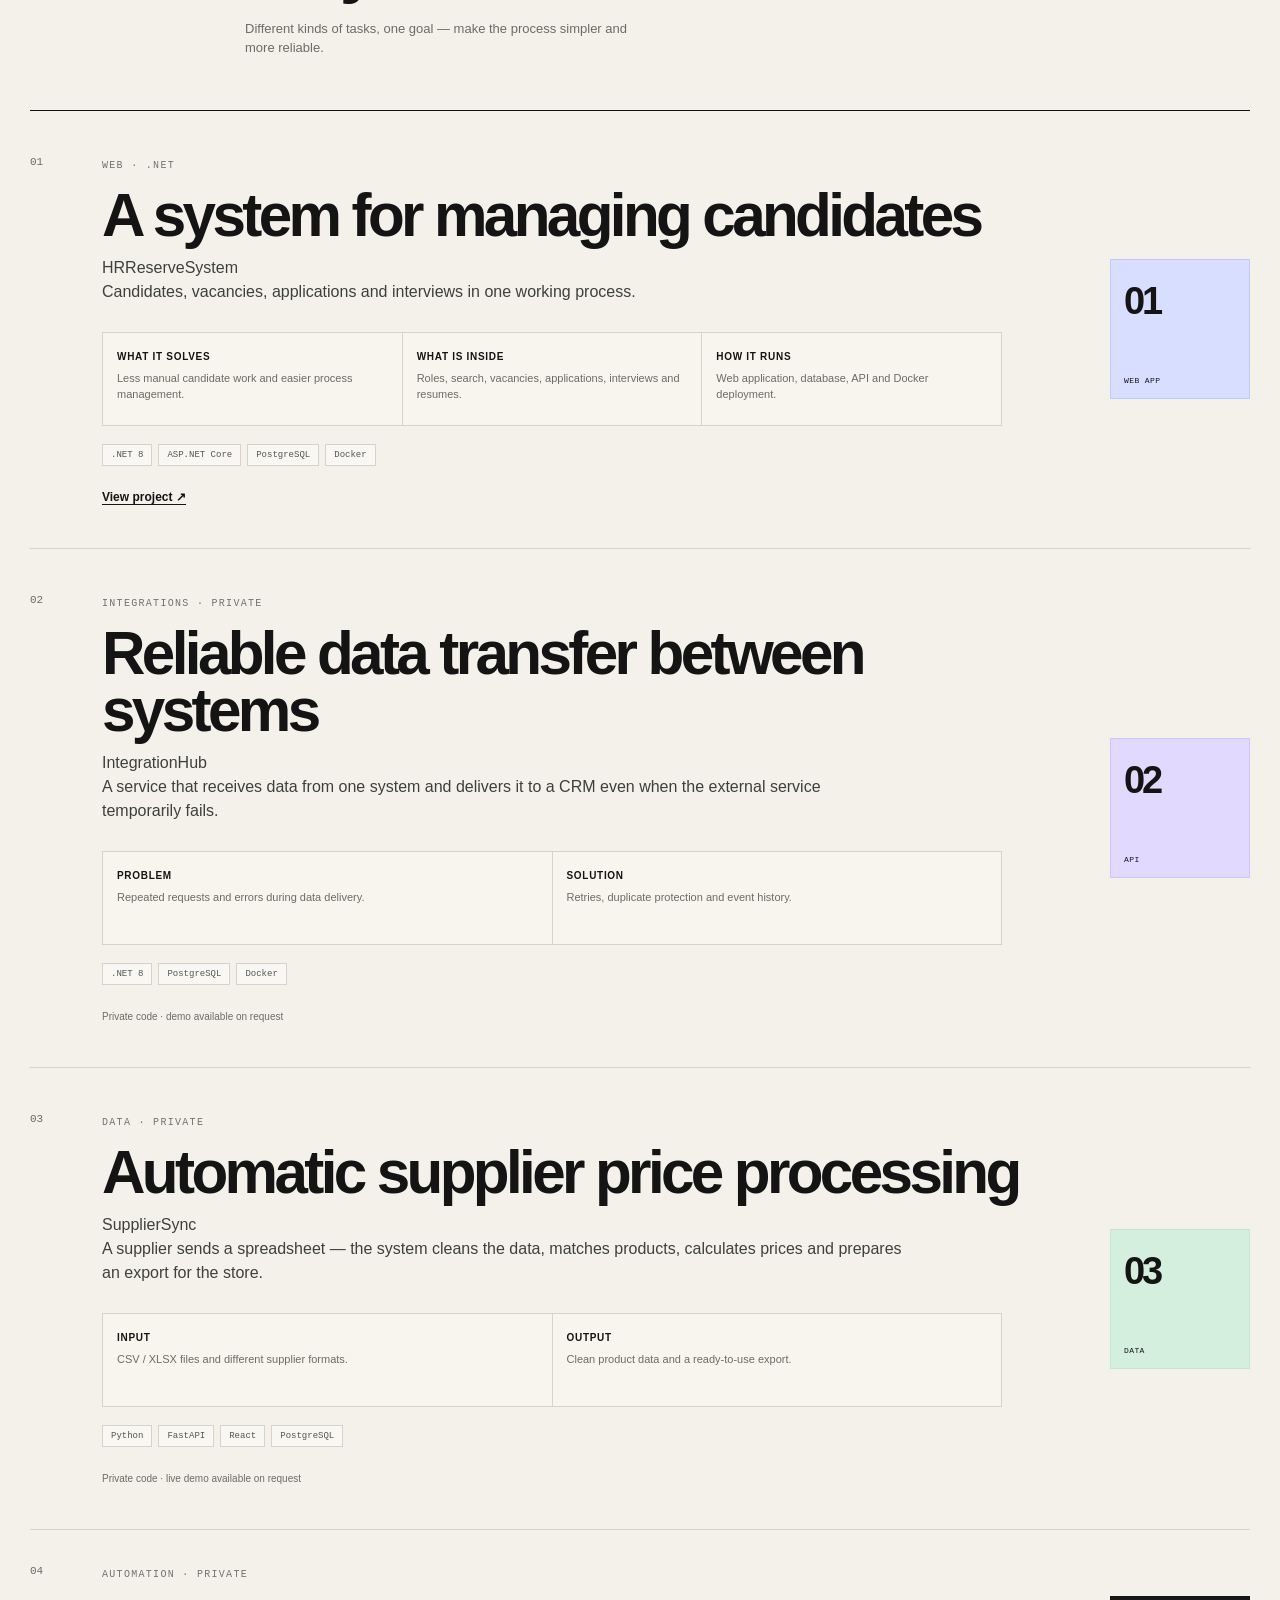
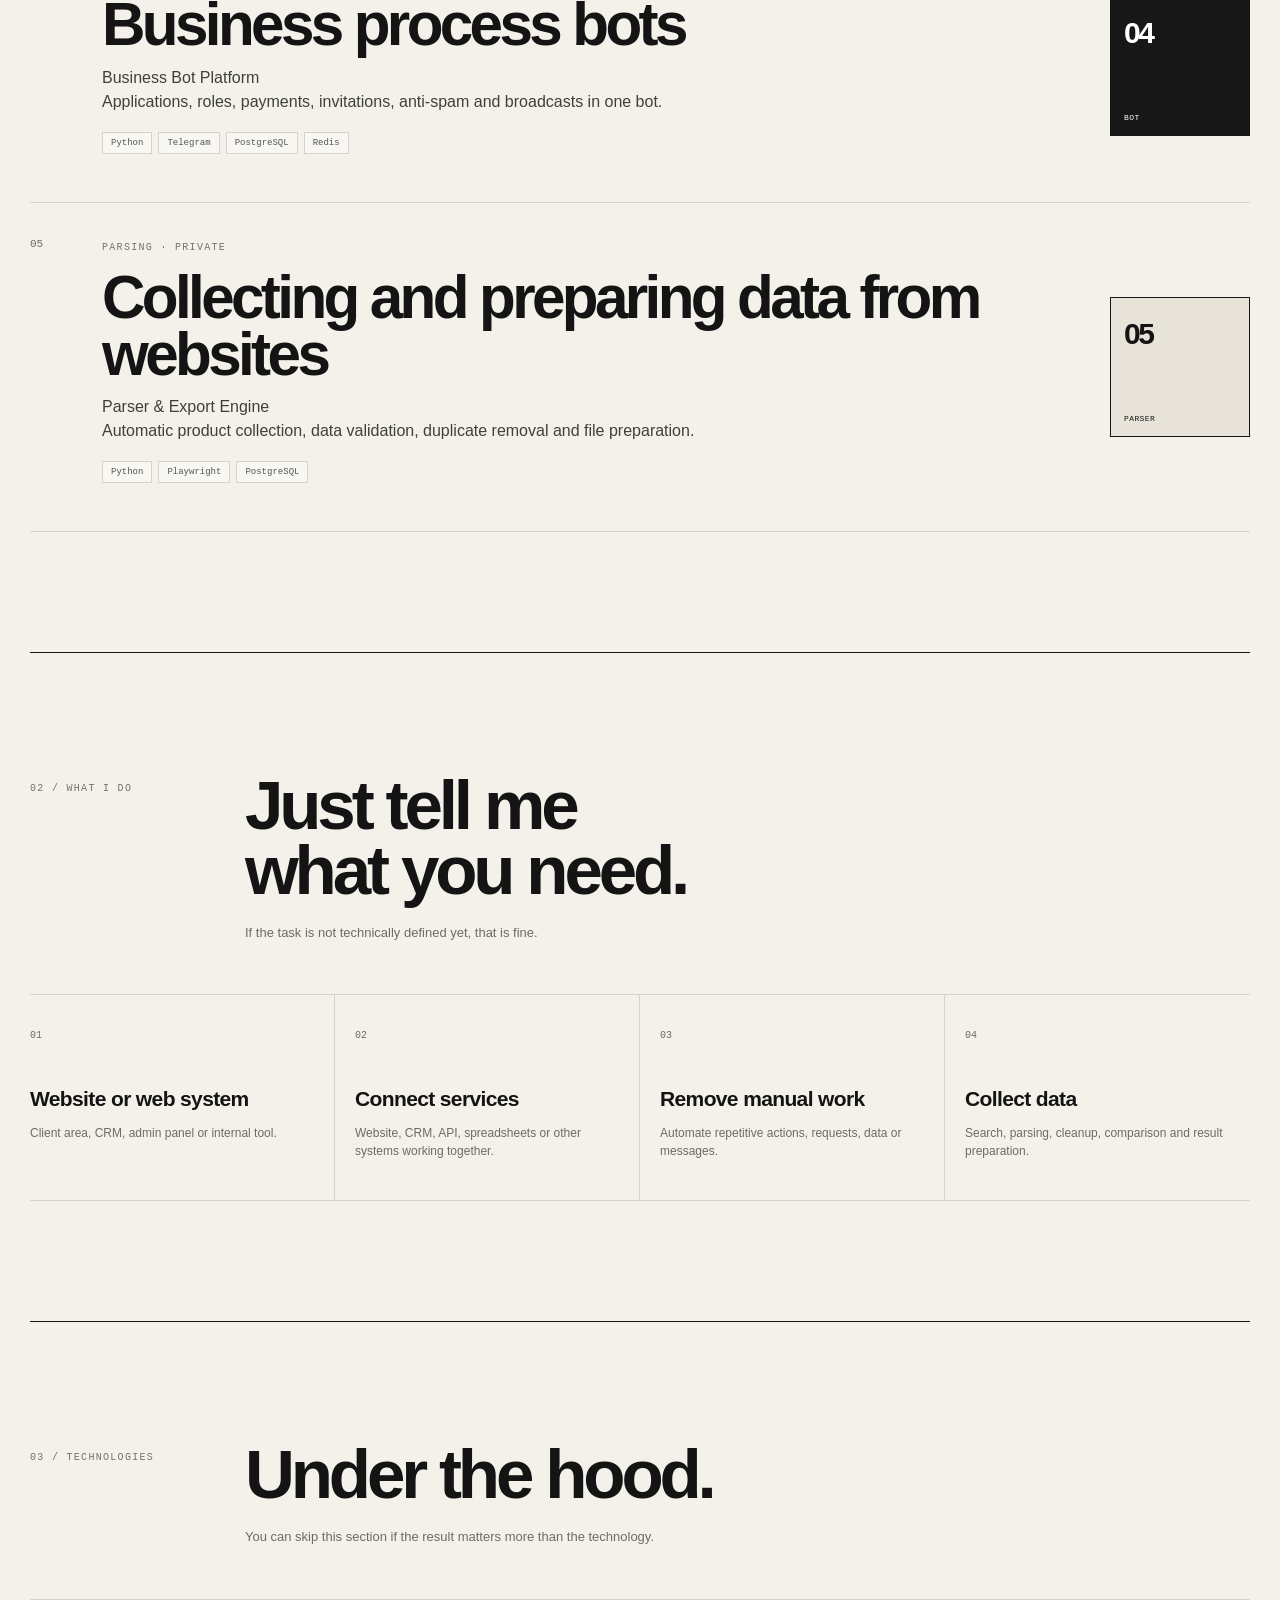
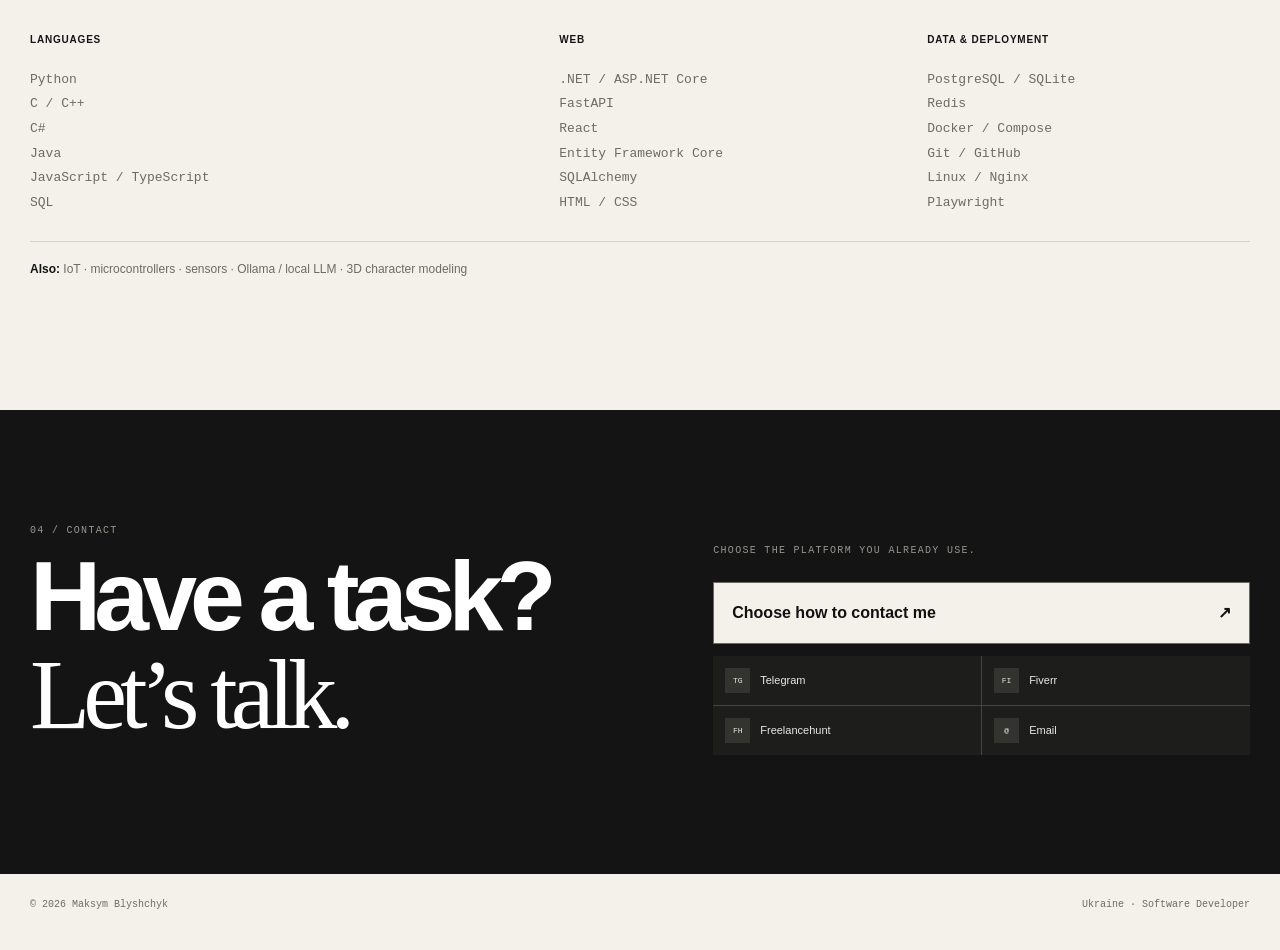
==== commit 38b8588e: "Sync English hero with final client-first layout" ====
--- a/en/index.html
+++ b/en/index.html
@@ -1,31 +1 @@
-<!doctype html>
-<html lang="en">
-<head>
-<meta charset="utf-8"><meta name="viewport" content="width=device-width,initial-scale=1">
-<meta name="description" content="Maksym Blyshchyk — software development for websites, automation, integrations, data and bots.">
-<meta name="theme-color" content="#f4f1eb"><title>Maksym Blyshchyk — Software Developer</title>
-<link rel="canonical" href="https://noobitafk.github.io/en/"><link rel="alternate" hreflang="uk" href="/"><link rel="alternate" hreflang="en" href="/en/"><link rel="stylesheet" href="/styles.css"><link rel="stylesheet" href="/hero.css">
-</head>
-<body>
-<header class="header"><a class="logo" href="#top">MB<span>.</span></a><nav><a href="#work">Work</a><a href="#services">What I do</a><a href="#contact">Contact</a></nav><div class="head-actions"><span class="lang"><a href="/">UA</a> <b>EN</b></span><button class="link-button contact-open">Message ↗</button></div></header>
-<main>
-<section class="hero client-hero" id="top">
-<div><p class="eyebrow">SOFTWARE DEVELOPER · OPEN TO PROJECTS</p><h1>Have a task?<br>Need a <i>solution?</i></h1><p class="lead">Tell me what should work or what is not working. You do not need to know the technology — I will help define the right solution.</p><div class="actions"><button class="primary contact-open" plerdy-tracking-id="hero-brief-en">Tell me about the task →</button><a class="secondary" href="#work" plerdy-tracking-id="hero-work-en">See my work ↓</a></div></div>
-<aside class="profile"><img src="https://avatars.githubusercontent.com/u/61797448?v=4" alt="Maksym Blyshchyk"><div><strong>Maksym Blyshchyk</strong><span>Software Developer</span></div><p><em></em> Open to new projects</p><small>From a single feature to a small project from start to launch.</small></aside>
-</section>
-<section class="platforms" aria-label="Contact platforms"><div class="platform-title"><span>CONTACT</span><strong>Choose where to message.</strong><small>Open the channel you already use.</small></div><div class="platform-list"><a class="platform tg" href="https://t.me/MaksBlischik" target="_blank" rel="noreferrer"><b>TG</b><span><strong>Telegram</strong><small>@MaksBlischik</small></span><i>↗</i></a><a class="platform fh" href="https://freelancehunt.com/ua/showcase/work/freelance-helper-telegram-bot-dlya/2046690.html" target="_blank" rel="noreferrer"><b>FH</b><span><strong>Freelancehunt</strong><small>work platform</small></span><i>↗</i></a><a class="platform fi" href="https://www.fiverr.com/enotik_" target="_blank" rel="noreferrer"><b>FI</b><span><strong>Fiverr</strong><small>@enotik_</small></span><i>↗</i></a><a class="platform gh" href="https://github.com/NoobITafk" target="_blank" rel="noreferrer"><b>GH</b><span><strong>GitHub</strong><small>NoobITafk</small></span><i>↗</i></a></div></section>
-<section class="how-section"><div class="how-head"><p class="section-label">PROCESS</p><h2>You do not need to know how to code it.</h2></div><div class="how-grid"><article><span>01</span><h3>Tell me what you need</h3><p>Text, voice message, screenshot or link — all work.</p></article><article><span>02</span><h3>I work out the solution</h3><p>I ask only what is needed to get started.</p></article><article><span>03</span><h3>You get a working result</h3><p>Development, testing and launch without unnecessary technical complexity.</p></article></div></section>
-<section class="section" id="work"><div class="section-head"><p>01 / WORK</p><div><h2>What I can build<br>for you.</h2><span>Different kinds of tasks, one goal — make the process simpler and more reliable.</span></div></div><div class="projects">
-<article class="project featured"><div class="no">01</div><div><label>WEB · .NET</label><h3>A system for managing candidates</h3><p class="project-name">HRReserveSystem</p><p>Candidates, vacancies, applications and interviews in one working process.</p><div class="project-points"><div><b>What it solves</b><span>Less manual candidate work and easier process management.</span></div><div><b>What is inside</b><span>Roles, search, vacancies, applications, interviews and resumes.</span></div><div><b>How it runs</b><span>Web application, database, API and Docker deployment.</span></div></div><div class="tags"><span>.NET 8</span><span>ASP.NET Core</span><span>PostgreSQL</span><span>Docker</span></div><a class="project-link" href="https://github.com/MaksBlyshchyk/HRReserveSystem" target="_blank" rel="noreferrer">View project ↗</a></div><aside class="mark blue"><b>01</b><small>WEB APP</small></aside></article>
-<article class="project"><div class="no">02</div><div><label>INTEGRATIONS · PRIVATE</label><h3>Reliable data transfer between systems</h3><p class="project-name">IntegrationHub</p><p>A service that receives data from one system and delivers it to a CRM even when the external service temporarily fails.</p><div class="project-points two"><div><b>Problem</b><span>Repeated requests and errors during data delivery.</span></div><div><b>Solution</b><span>Retries, duplicate protection and event history.</span></div></div><div class="tags"><span>.NET 8</span><span>PostgreSQL</span><span>Docker</span></div><small class="private">Private code · demo available on request</small></div><aside class="mark violet"><b>02</b><small>API</small></aside></article>
-<article class="project"><div class="no">03</div><div><label>DATA · PRIVATE</label><h3>Automatic supplier price processing</h3><p class="project-name">SupplierSync</p><p>A supplier sends a spreadsheet — the system cleans the data, matches products, calculates prices and prepares an export for the store.</p><div class="project-points two"><div><b>Input</b><span>CSV / XLSX files and different supplier formats.</span></div><div><b>Output</b><span>Clean product data and a ready-to-use export.</span></div></div><div class="tags"><span>Python</span><span>FastAPI</span><span>React</span><span>PostgreSQL</span></div><small class="private">Private code · live demo available on request</small></div><aside class="mark green"><b>03</b><small>DATA</small></aside></article>
-<article class="project compact"><div class="no">04</div><div><label>AUTOMATION · PRIVATE</label><h3>Business process bots</h3><p class="project-name">Business Bot Platform</p><p>Applications, roles, payments, invitations, anti-spam and broadcasts in one bot.</p><div class="tags"><span>Python</span><span>Telegram</span><span>PostgreSQL</span><span>Redis</span></div></div><aside class="mark dark"><b>04</b><small>BOT</small></aside></article>
-<article class="project compact"><div class="no">05</div><div><label>PARSING · PRIVATE</label><h3>Collecting and preparing data from websites</h3><p class="project-name">Parser & Export Engine</p><p>Automatic product collection, data validation, duplicate removal and file preparation.</p><div class="tags"><span>Python</span><span>Playwright</span><span>PostgreSQL</span></div></div><aside class="mark plain"><b>05</b><small>PARSER</small></aside></article>
-</div></section>
-<section class="section split" id="services"><div class="section-head"><p>02 / WHAT I DO</p><div><h2>Just tell me<br>what you need.</h2><span>If the task is not technically defined yet, that is fine.</span></div></div><div class="capabilities"><article><b>01</b><h3>Website or web system</h3><p>Client area, CRM, admin panel or internal tool.</p></article><article><b>02</b><h3>Connect services</h3><p>Website, CRM, API, spreadsheets or other systems working together.</p></article><article><b>03</b><h3>Remove manual work</h3><p>Automate repetitive actions, requests, data or messages.</p></article><article><b>04</b><h3>Collect data</h3><p>Search, parsing, cleanup, comparison and result preparation.</p></article></div></section>
-<section class="section stack" id="stack"><div class="section-head"><p>03 / TECHNOLOGIES</p><div><h2>Under the hood.</h2><span>You can skip this section if the result matters more than the technology.</span></div></div><div class="stack-grid"><div><b>Languages</b><p>Python<br>C / C++<br>C#<br>Java<br>JavaScript / TypeScript<br>SQL</p></div><div><b>Web</b><p>.NET / ASP.NET Core<br>FastAPI<br>React<br>Entity Framework Core<br>SQLAlchemy<br>HTML / CSS</p></div><div><b>Data & deployment</b><p>PostgreSQL / SQLite<br>Redis<br>Docker / Compose<br>Git / GitHub<br>Linux / Nginx<br>Playwright</p></div></div><p class="additional"><b>Also:</b> IoT · microcontrollers · sensors · Ollama / local LLM · 3D character modeling</p></section>
-<section class="contact-section" id="contact"><div><p>04 / CONTACT</p><h2>Have a task?<br><i>Let’s talk.</i></h2></div><div class="contact-copy"><p>Choose the platform you already use.</p><button class="big-contact contact-open">Choose how to contact me <b>↗</b></button><div class="contact-mini"><a href="https://t.me/MaksBlischik" target="_blank" rel="noreferrer"><b>TG</b> Telegram</a><a href="https://www.fiverr.com/enotik_" target="_blank" rel="noreferrer"><b>FI</b> Fiverr</a><a href="https://freelancehunt.com/ua/showcase/work/freelance-helper-telegram-bot-dlya/2046690.html" target="_blank" rel="noreferrer"><b>FH</b> Freelancehunt</a><a href="mailto:maks2006bl@gmail.com"><b>@</b> Email</a></div></div></section>
-</main><footer><span>© 2026 Maksym Blyshchyk</span><span>Ukraine · Software Developer</span></footer>
-<div class="modal" id="contactModal" aria-hidden="true"><div class="backdrop contact-close"></div><div class="dialog"><button class="close contact-close">×</button><p>CONTACT</p><h2>Where would you like to write?</h2><span class="sub">Choose a platform — the channel opens directly.</span><div class="options"><a href="https://t.me/MaksBlischik" target="_blank" rel="noreferrer"><b>TG</b><span><strong>Telegram</strong><small>@MaksBlischik</small></span>↗</a><a href="https://freelancehunt.com/ua/showcase/work/freelance-helper-telegram-bot-dlya/2046690.html" target="_blank" rel="noreferrer"><b>FH</b><span><strong>Freelancehunt</strong><small>Projects and portfolio</small></span>↗</a><a href="https://www.fiverr.com/enotik_" target="_blank" rel="noreferrer"><b>FI</b><span><strong>Fiverr</strong><small>@enotik_</small></span>↗</a><a href="mailto:maks2006bl@gmail.com"><b>@</b><span><strong>Email</strong><small>maks2006bl@gmail.com</small></span>↗</a><a href="tel:+380671453788"><b>☎</b><span><strong>Phone</strong><small>+380 67 145 37 88</small></span>↗</a><a href="https://github.com/NoobITafk" target="_blank" rel="noreferrer"><b>GH</b><span><strong>GitHub</strong><small>NoobITafk</small></span>↗</a></div></div></div>
-<div class="mobile-cta"><button class="contact-open">Message me <span>↗</span></button></div>
-<script src="/script.js"></script></body></html>+<!doctype html><html lang="en"><head><meta charset="utf-8"><meta name="viewport" content="width=device-width,initial-scale=1"><meta name="description" content="Maksym Blyshchyk — software development for websites, automation, integrations, data and bots."><meta name="theme-color" content="#f4f1eb"><title>Maksym Blyshchyk — Software Developer</title><link rel="canonical" href="https://noobitafk.github.io/en/"><link rel="alternate" hreflang="uk" href="/"><link rel="alternate" hreflang="en" href="/en/"><link rel="stylesheet" href="/styles.css"><link rel="stylesheet" href="/hero.css"></head><body><header class="header"><a class="logo" href="#top">MB<span>.</span></a><nav><a href="#work">Work</a><a href="#services">What I do</a><a href="#contact">Contact</a></nav><div class="head-actions"><span class="lang"><a href="/">UA</a> <b>EN</b></span><button class="link-button contact-open">Message ↗</button></div></header><main><section class="hero client-hero" id="top"><div><p class="eyebrow">SOFTWARE DEVELOPER · OPEN TO PROJECTS</p><h1>Need something<br><i>built, automated</i><br>or fixed?</h1><p class="lead">Tell me what should work or what is not working. You do not need to know the technology — I will help define the right solution.</p><div class="actions"><button class="primary contact-open" plerdy-tracking-id="hero-contact-en">Message me →</button><a class="secondary" href="#work" plerdy-tracking-id="hero-work-en">See my work ↓</a></div><div class="hero-choices"><span>Easy to reach me:</span><a href="https://t.me/MaksBlischik" target="_blank" rel="noreferrer" plerdy-tracking-id="hero-tg-en">Telegram</a><a href="https://freelancehunt.com/ua/showcase/work/freelance-helper-telegram-bot-dlya/2046690.html" target="_blank" rel="noreferrer" plerdy-tracking-id="hero-fh-en">Freelancehunt</a><a href="https://www.fiverr.com/enotik_" target="_blank" rel="noreferrer" plerdy-tracking-id="hero-fi-en">Fiverr</a><a href="mailto:maks2006bl@gmail.com" plerdy-tracking-id="hero-email-en">Email</a></div></div><aside class="profile"><img src="/assets/profile.svg" alt="Maksym Blyshchyk"><div><strong>Maksym Blyshchyk</strong><span>Software Developer</span></div><p><em></em> Open to new projects</p><small>From a single task to a small project from start to launch.</small></aside></section><section class="platforms" aria-label="Contact platforms"><div class="platform-title"><span>CONTACT</span><strong>Choose where to message.</strong><small>Open the channel you already use.</small></div><div class="platform-list"><a class="platform tg" href="https://t.me/MaksBlischik" target="_blank" rel="noreferrer"><b>TG</b><span><strong>Telegram</strong><small>@MaksBlischik</small></span><i>↗</i></a><a class="platform fh" href="https://freelancehunt.com/ua/showcase/work/freelance-helper-telegram-bot-dlya/2046690.html" target="_blank" rel="noreferrer"><b>FH</b><span><strong>Freelancehunt</strong><small>work platform</small></span><i>↗</i></a><a class="platform fi" href="https://www.fiverr.com/enotik_" target="_blank" rel="noreferrer"><b>FI</b><span><strong>Fiverr</strong><small>@enotik_</small></span><i>↗</i></a><a class="platform gh" href="https://github.com/NoobITafk" target="_blank" rel="noreferrer"><b>GH</b><span><strong>GitHub</strong><small>NoobITafk</small></span><i>↗</i></a></div></section><section class="how-section"><div class="how-head"><p class="section-label">PROCESS</p><h2>You do not need to know how to code it.</h2></div><div class="how-grid"><article><span>01</span><h3>Tell me what you need</h3><p>Text, voice message, screenshot or link — all work.</p></article><article><span>02</span><h3>I work out the solution</h3><p>I ask only what is needed to get started.</p></article><article><span>03</span><h3>You get a working result</h3><p>Development, testing and launch without unnecessary technical complexity.</p></article></div></section><section class="section" id="work"><div class="section-head"><p>01 / WORK</p><div><h2>What I can build<br>for you.</h2><span>Different kinds of tasks, one goal — make the process simpler and more reliable.</span></div></div><div class="projects"><article class="project featured"><div class="no">01</div><div><label>WEB · .NET</label><h3>A system for managing candidates</h3><p class="project-name">HRReserveSystem</p><p>Candidates, vacancies, applications and interviews in one working process.</p><div class="project-points"><div><b>What it solves</b><span>Less manual candidate work and easier process management.</span></div><div><b>What is inside</b><span>Roles, search, vacancies, applications, interviews and resumes.</span></div><div><b>How it runs</b><span>Web application, database, API and Docker deployment.</span></div></div><div class="tags"><span>.NET 8</span><span>ASP.NET Core</span><span>PostgreSQL</span><span>Docker</span></div><a class="project-link" href="https://github.com/MaksBlyshchyk/HRReserveSystem" target="_blank" rel="noreferrer">View project ↗</a></div><aside class="mark blue"><b>01</b><small>WEB APP</small></aside></article><article class="project"><div class="no">02</div><div><label>INTEGRATIONS · PRIVATE</label><h3>Reliable data transfer between systems</h3><p class="project-name">IntegrationHub</p><p>A service that receives data from one system and delivers it to a CRM even when the external service temporarily fails.</p><div class="project-points two"><div><b>Problem</b><span>Repeated requests and errors during data delivery.</span></div><div><b>Solution</b><span>Retries, duplicate protection and event history.</span></div></div><div class="tags"><span>.NET 8</span><span>PostgreSQL</span><span>Docker</span></div><small class="private">Private code · demo available on request</small></div><aside class="mark violet"><b>02</b><small>API</small></aside></article><article class="project"><div class="no">03</div><div><label>DATA · PRIVATE</label><h3>Automatic supplier price processing</h3><p class="project-name">SupplierSync</p><p>A supplier sends a spreadsheet — the system cleans the data, matches products, calculates prices and prepares an export for the store.</p><div class="project-points two"><div><b>Input</b><span>CSV / XLSX files and different supplier formats.</span></div><div><b>Output</b><span>Clean product data and a ready-to-use export.</span></div></div><div class="tags"><span>Python</span><span>FastAPI</span><span>React</span><span>PostgreSQL</span></div><small class="private">Private code · live demo available on request</small></div><aside class="mark green"><b>03</b><small>DATA</small></aside></article><article class="project compact"><div class="no">04</div><div><label>AUTOMATION · PRIVATE</label><h3>Business process bots</h3><p class="project-name">Business Bot Platform</p><p>Applications, roles, payments, invitations, anti-spam and broadcasts in one bot.</p><div class="tags"><span>Python</span><span>Telegram</span><span>PostgreSQL</span><span>Redis</span></div></div><aside class="mark dark"><b>04</b><small>BOT</small></aside></article><article class="project compact"><div class="no">05</div><div><label>PARSING · PRIVATE</label><h3>Collecting and preparing data from websites</h3><p class="project-name">Parser & Export Engine</p><p>Automatic product collection, data validation, duplicate removal and file preparation.</p><div class="tags"><span>Python</span><span>Playwright</span><span>PostgreSQL</span></div></div><aside class="mark plain"><b>05</b><small>PARSER</small></aside></article></div></section><section class="section split" id="services"><div class="section-head"><p>02 / WHAT I DO</p><div><h2>Just tell me<br>what you need.</h2><span>If the task is not technically defined yet, that is fine.</span></div></div><div class="capabilities"><article><b>01</b><h3>Website or web system</h3><p>Client area, CRM, admin panel or internal tool.</p></article><article><b>02</b><h3>Connect services</h3><p>Website, CRM, API, spreadsheets or other systems working together.</p></article><article><b>03</b><h3>Remove manual work</h3><p>Automate repetitive actions, requests, data or messages.</p></article><article><b>04</b><h3>Collect data</h3><p>Search, parsing, cleanup, comparison and result preparation.</p></article></div></section><section class="section stack" id="stack"><div class="section-head"><p>03 / TECHNOLOGIES</p><div><h2>Under the hood.</h2><span>You can skip this section if the result matters more than the technology.</span></div></div><div class="stack-grid"><div><b>Languages</b><p>Python<br>C / C++<br>C#<br>Java<br>JavaScript / TypeScript<br>SQL</p></div><div><b>Web</b><p>.NET / ASP.NET Core<br>FastAPI<br>React<br>Entity Framework Core<br>SQLAlchemy<br>HTML / CSS</p></div><div><b>Data & deployment</b><p>PostgreSQL / SQLite<br>Redis<br>Docker / Compose<br>Git / GitHub<br>Linux / Nginx<br>Playwright</p></div></div><p class="additional"><b>Also:</b> IoT · microcontrollers · sensors · Ollama / local LLM · 3D character modeling</p></section><section class="contact-section" id="contact"><div><p>04 / CONTACT</p><h2>Have a task?<br><i>Let’s talk.</i></h2></div><div class="contact-copy"><p>Choose the platform you already use.</p><button class="big-contact contact-open">Choose how to contact me <b>↗</b></button><div class="contact-mini"><a href="https://t.me/MaksBlischik" target="_blank" rel="noreferrer"><b>TG</b> Telegram</a><a href="https://www.fiverr.com/enotik_" target="_blank" rel="noreferrer"><b>FI</b> Fiverr</a><a href="https://freelancehunt.com/ua/showcase/work/freelance-helper-telegram-bot-dlya/2046690.html" target="_blank" rel="noreferrer"><b>FH</b> Freelancehunt</a><a href="mailto:maks2006bl@gmail.com"><b>@</b> Email</a></div></div></section></main><footer><span>© 2026 Maksym Blyshchyk</span><span>Ukraine · Software Developer</span></footer><div class="modal" id="contactModal" aria-hidden="true"><div class="backdrop contact-close"></div><div class="dialog"><button class="close contact-close">×</button><p>CONTACT</p><h2>Where would you like to write?</h2><span class="sub">Choose a platform — the channel opens directly.</span><div class="options"><a href="https://t.me/MaksBlischik" target="_blank" rel="noreferrer"><b>TG</b><span><strong>Telegram</strong><small>@MaksBlischik</small></span>↗</a><a href="https://freelancehunt.com/ua/showcase/work/freelance-helper-telegram-bot-dlya/2046690.html" target="_blank" rel="noreferrer"><b>FH</b><span><strong>Freelancehunt</strong><small>Projects and portfolio</small></span>↗</a><a href="https://www.fiverr.com/enotik_" target="_blank" rel="noreferrer"><b>FI</b><span><strong>Fiverr</strong><small>@enotik_</small></span>↗</a><a href="mailto:maks2006bl@gmail.com"><b>@</b><span><strong>Email</strong><small>maks2006bl@gmail.com</small></span>↗</a><a href="tel:+380671453788"><b>☎</b><span><strong>Phone</strong><small>+380 67 145 37 88</small></span>↗</a><a href="https://github.com/NoobITafk" target="_blank" rel="noreferrer"><b>GH</b><span><strong>GitHub</strong><small>NoobITafk</small></span>↗</a></div></div></div><div class="mobile-cta"><button class="contact-open">Message me <span>↗</span></button></div><script src="/script.js"></script></body></html>
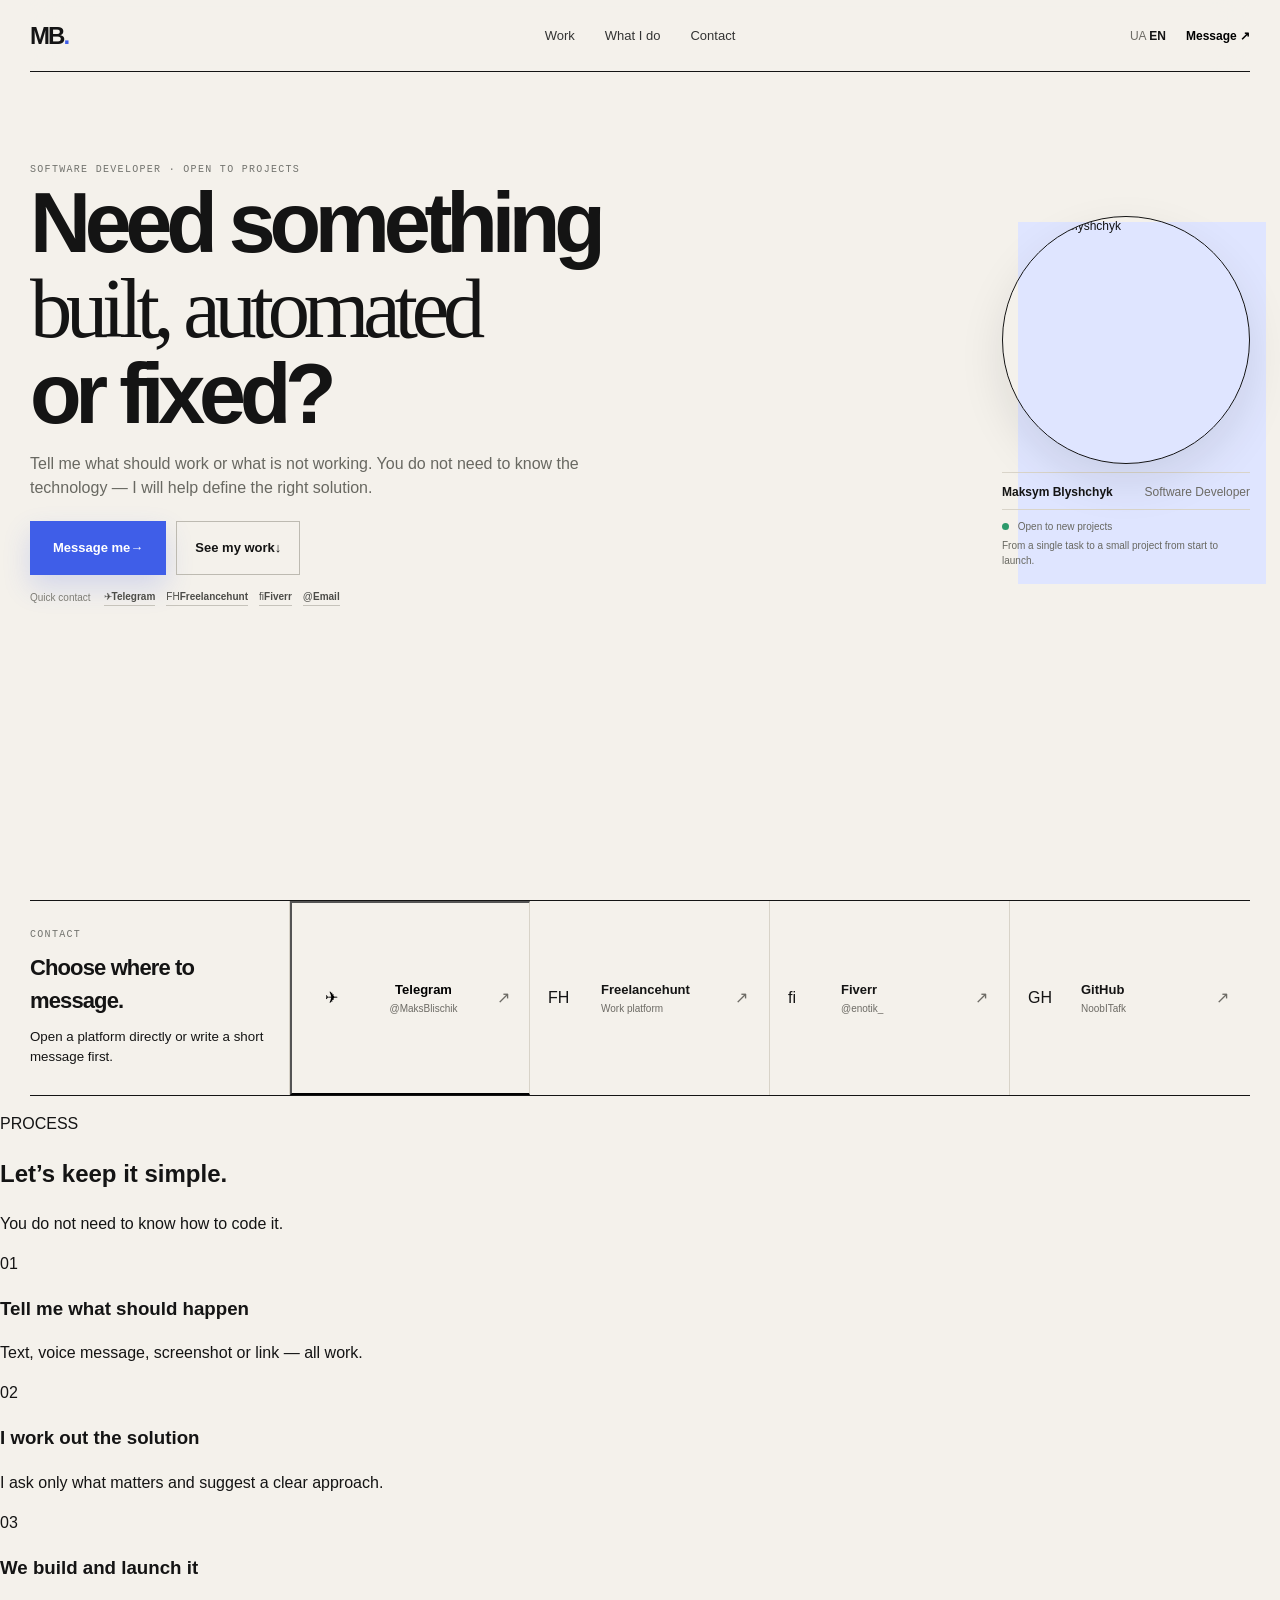
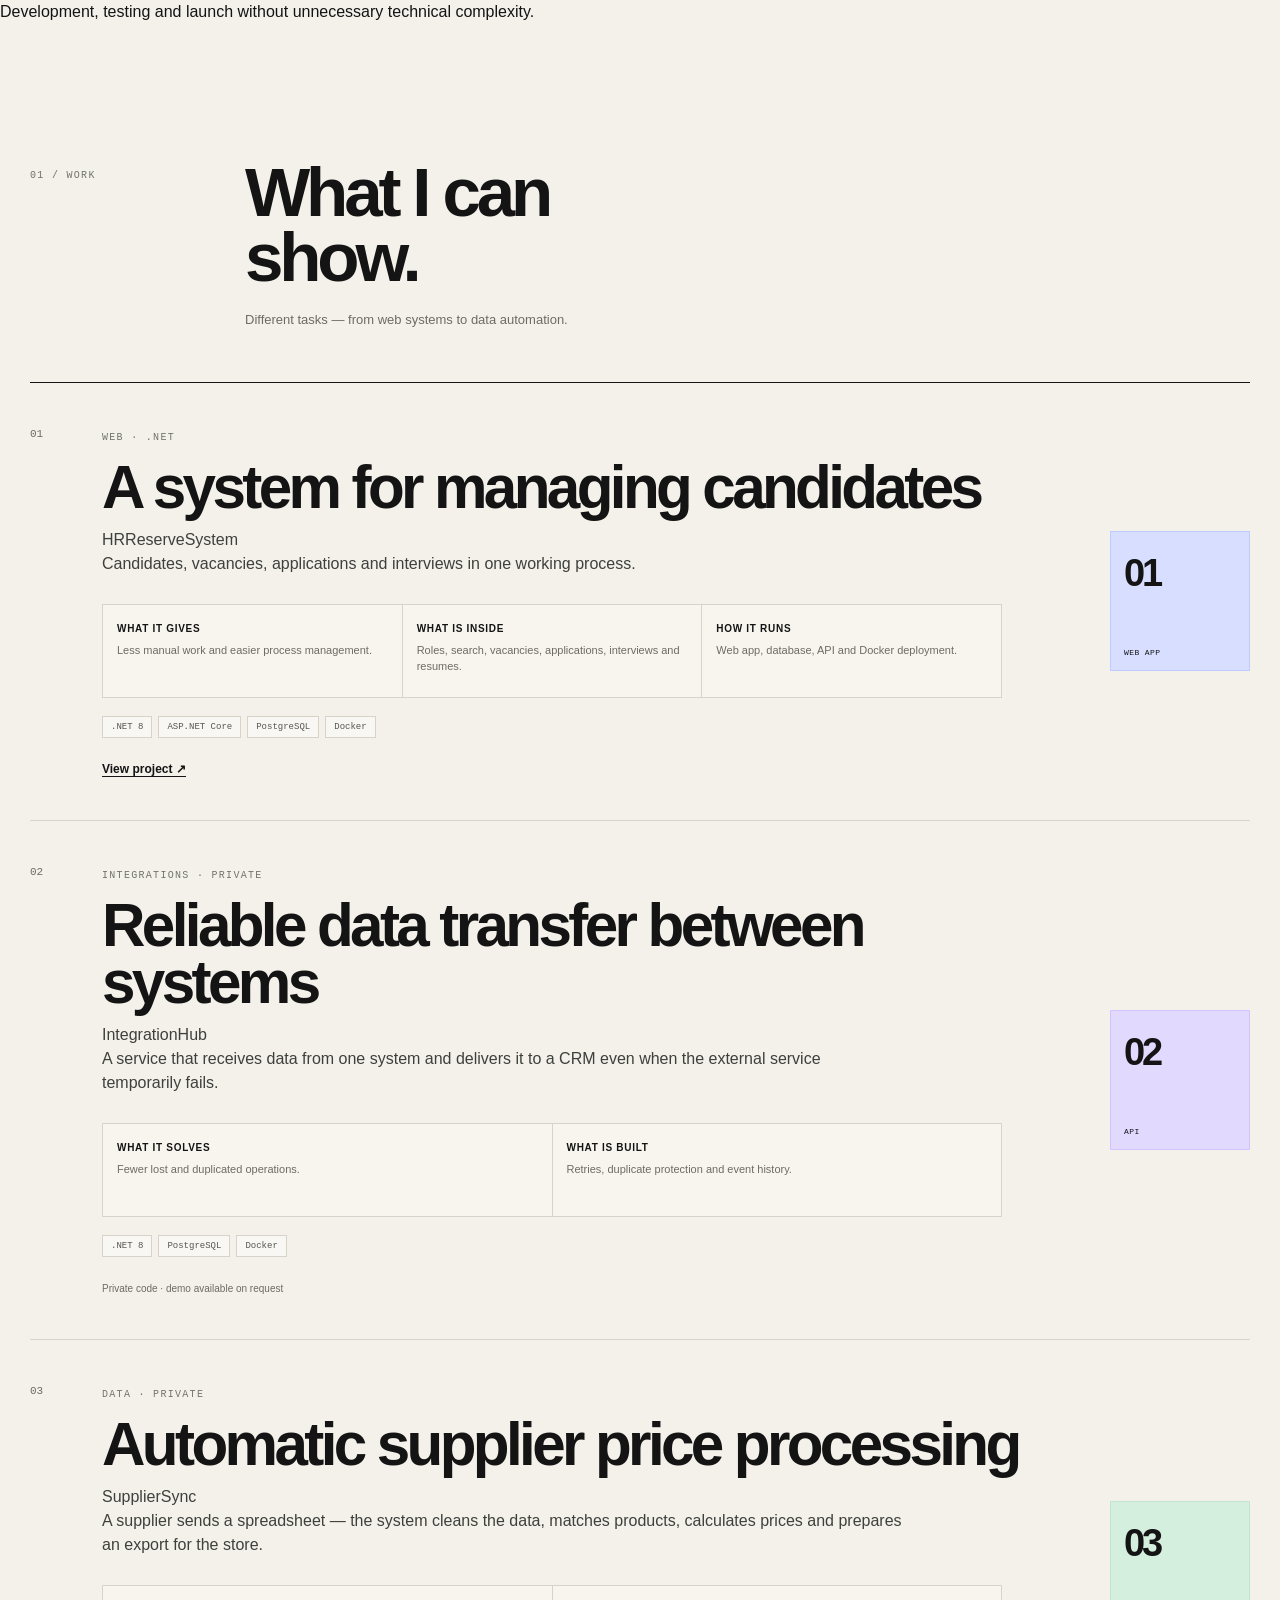
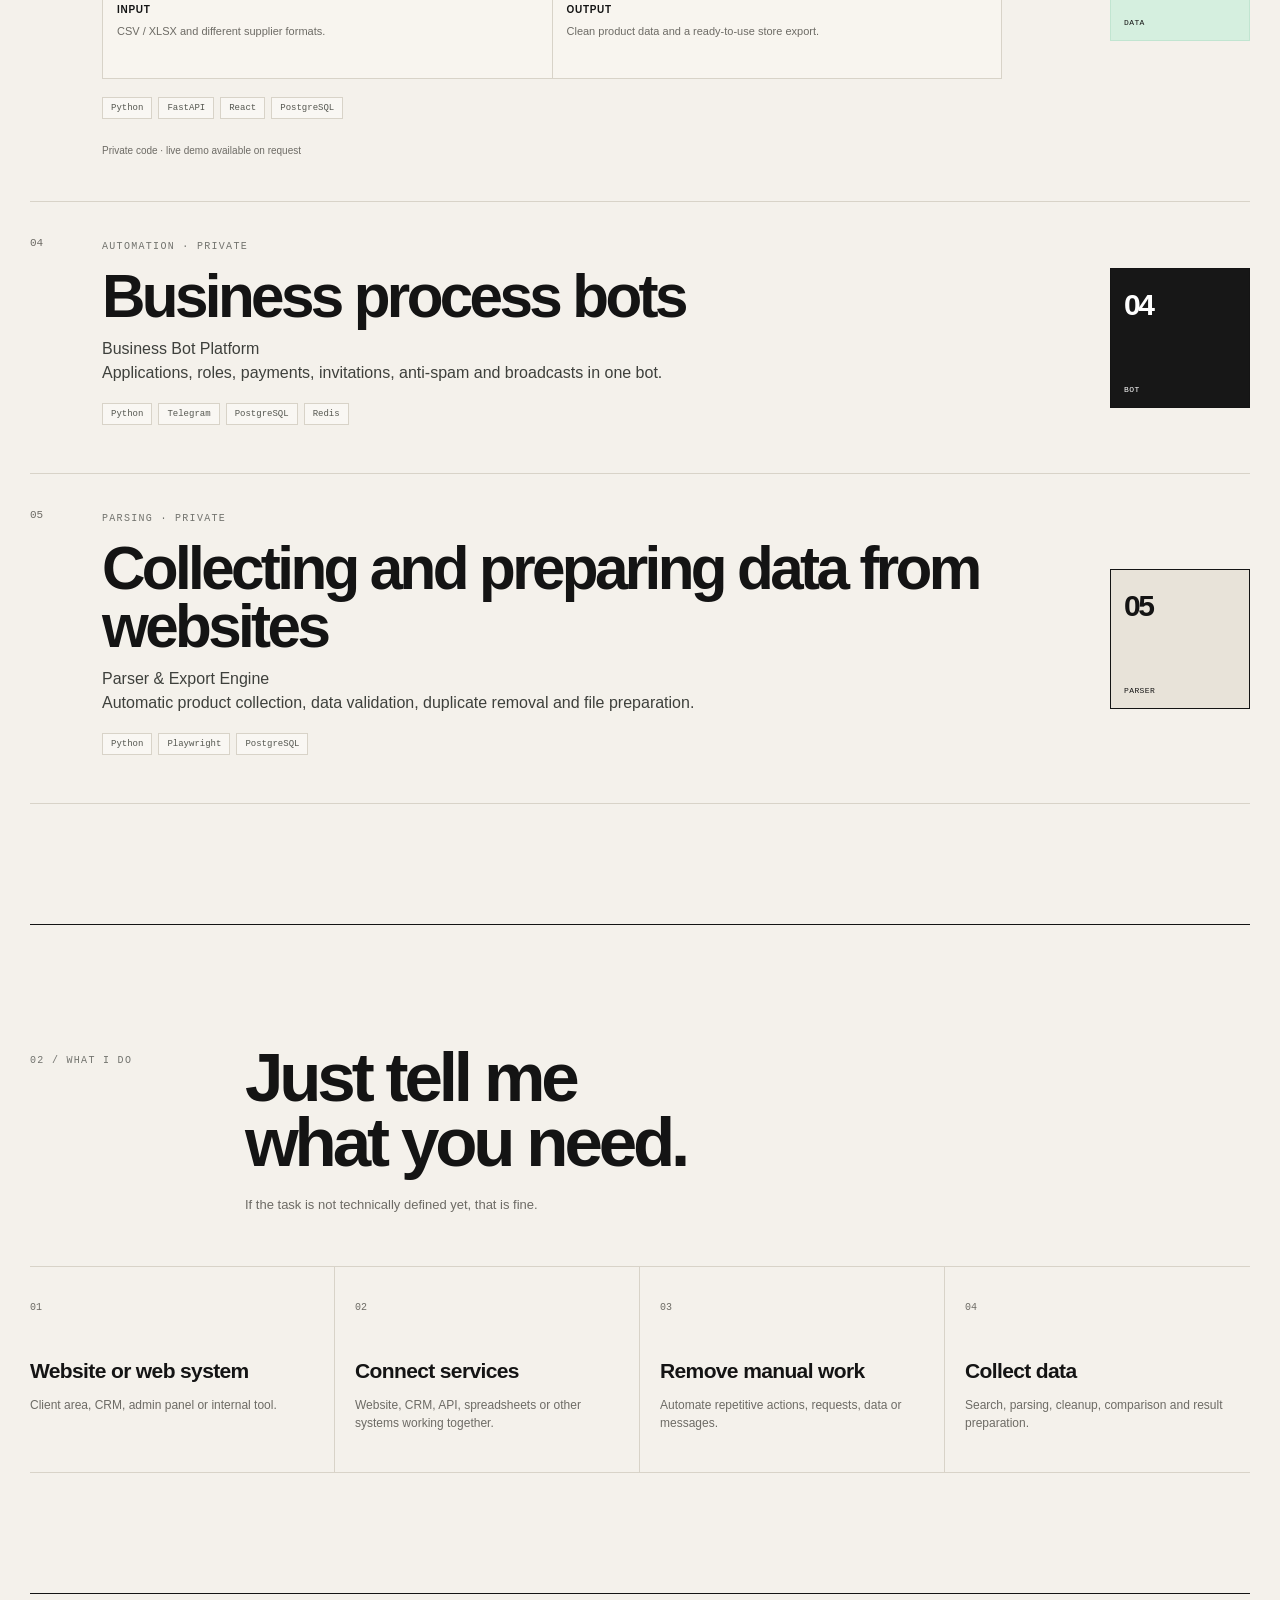
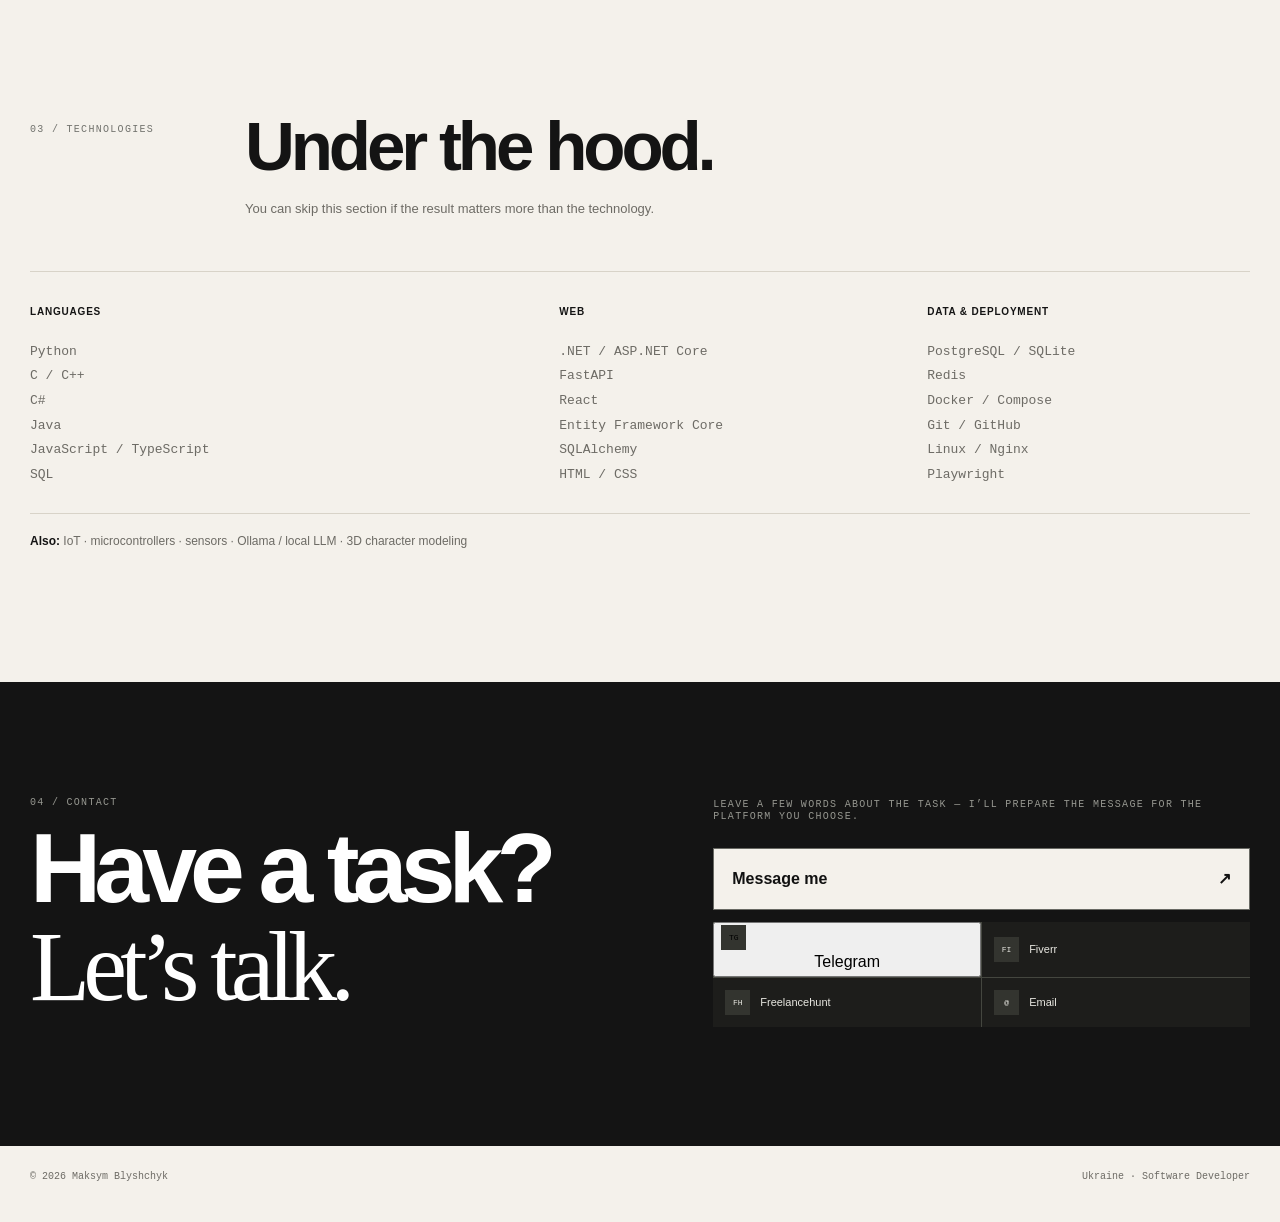
==== commit c65dae2a: "Refine English hero and contact experience" ====
--- a/en/index.html
+++ b/en/index.html
@@ -1 +1,9 @@
-<!doctype html><html lang="en"><head><meta charset="utf-8"><meta name="viewport" content="width=device-width,initial-scale=1"><meta name="description" content="Maksym Blyshchyk — software development for websites, automation, integrations, data and bots."><meta name="theme-color" content="#f4f1eb"><title>Maksym Blyshchyk — Software Developer</title><link rel="canonical" href="https://noobitafk.github.io/en/"><link rel="alternate" hreflang="uk" href="/"><link rel="alternate" hreflang="en" href="/en/"><link rel="stylesheet" href="/styles.css"><link rel="stylesheet" href="/hero.css"></head><body><header class="header"><a class="logo" href="#top">MB<span>.</span></a><nav><a href="#work">Work</a><a href="#services">What I do</a><a href="#contact">Contact</a></nav><div class="head-actions"><span class="lang"><a href="/">UA</a> <b>EN</b></span><button class="link-button contact-open">Message ↗</button></div></header><main><section class="hero client-hero" id="top"><div><p class="eyebrow">SOFTWARE DEVELOPER · OPEN TO PROJECTS</p><h1>Need something<br><i>built, automated</i><br>or fixed?</h1><p class="lead">Tell me what should work or what is not working. You do not need to know the technology — I will help define the right solution.</p><div class="actions"><button class="primary contact-open" plerdy-tracking-id="hero-contact-en">Message me →</button><a class="secondary" href="#work" plerdy-tracking-id="hero-work-en">See my work ↓</a></div><div class="hero-choices"><span>Easy to reach me:</span><a href="https://t.me/MaksBlischik" target="_blank" rel="noreferrer" plerdy-tracking-id="hero-tg-en">Telegram</a><a href="https://freelancehunt.com/ua/showcase/work/freelance-helper-telegram-bot-dlya/2046690.html" target="_blank" rel="noreferrer" plerdy-tracking-id="hero-fh-en">Freelancehunt</a><a href="https://www.fiverr.com/enotik_" target="_blank" rel="noreferrer" plerdy-tracking-id="hero-fi-en">Fiverr</a><a href="mailto:maks2006bl@gmail.com" plerdy-tracking-id="hero-email-en">Email</a></div></div><aside class="profile"><img src="/assets/profile.svg" alt="Maksym Blyshchyk"><div><strong>Maksym Blyshchyk</strong><span>Software Developer</span></div><p><em></em> Open to new projects</p><small>From a single task to a small project from start to launch.</small></aside></section><section class="platforms" aria-label="Contact platforms"><div class="platform-title"><span>CONTACT</span><strong>Choose where to message.</strong><small>Open the channel you already use.</small></div><div class="platform-list"><a class="platform tg" href="https://t.me/MaksBlischik" target="_blank" rel="noreferrer"><b>TG</b><span><strong>Telegram</strong><small>@MaksBlischik</small></span><i>↗</i></a><a class="platform fh" href="https://freelancehunt.com/ua/showcase/work/freelance-helper-telegram-bot-dlya/2046690.html" target="_blank" rel="noreferrer"><b>FH</b><span><strong>Freelancehunt</strong><small>work platform</small></span><i>↗</i></a><a class="platform fi" href="https://www.fiverr.com/enotik_" target="_blank" rel="noreferrer"><b>FI</b><span><strong>Fiverr</strong><small>@enotik_</small></span><i>↗</i></a><a class="platform gh" href="https://github.com/NoobITafk" target="_blank" rel="noreferrer"><b>GH</b><span><strong>GitHub</strong><small>NoobITafk</small></span><i>↗</i></a></div></section><section class="how-section"><div class="how-head"><p class="section-label">PROCESS</p><h2>You do not need to know how to code it.</h2></div><div class="how-grid"><article><span>01</span><h3>Tell me what you need</h3><p>Text, voice message, screenshot or link — all work.</p></article><article><span>02</span><h3>I work out the solution</h3><p>I ask only what is needed to get started.</p></article><article><span>03</span><h3>You get a working result</h3><p>Development, testing and launch without unnecessary technical complexity.</p></article></div></section><section class="section" id="work"><div class="section-head"><p>01 / WORK</p><div><h2>What I can build<br>for you.</h2><span>Different kinds of tasks, one goal — make the process simpler and more reliable.</span></div></div><div class="projects"><article class="project featured"><div class="no">01</div><div><label>WEB · .NET</label><h3>A system for managing candidates</h3><p class="project-name">HRReserveSystem</p><p>Candidates, vacancies, applications and interviews in one working process.</p><div class="project-points"><div><b>What it solves</b><span>Less manual candidate work and easier process management.</span></div><div><b>What is inside</b><span>Roles, search, vacancies, applications, interviews and resumes.</span></div><div><b>How it runs</b><span>Web application, database, API and Docker deployment.</span></div></div><div class="tags"><span>.NET 8</span><span>ASP.NET Core</span><span>PostgreSQL</span><span>Docker</span></div><a class="project-link" href="https://github.com/MaksBlyshchyk/HRReserveSystem" target="_blank" rel="noreferrer">View project ↗</a></div><aside class="mark blue"><b>01</b><small>WEB APP</small></aside></article><article class="project"><div class="no">02</div><div><label>INTEGRATIONS · PRIVATE</label><h3>Reliable data transfer between systems</h3><p class="project-name">IntegrationHub</p><p>A service that receives data from one system and delivers it to a CRM even when the external service temporarily fails.</p><div class="project-points two"><div><b>Problem</b><span>Repeated requests and errors during data delivery.</span></div><div><b>Solution</b><span>Retries, duplicate protection and event history.</span></div></div><div class="tags"><span>.NET 8</span><span>PostgreSQL</span><span>Docker</span></div><small class="private">Private code · demo available on request</small></div><aside class="mark violet"><b>02</b><small>API</small></aside></article><article class="project"><div class="no">03</div><div><label>DATA · PRIVATE</label><h3>Automatic supplier price processing</h3><p class="project-name">SupplierSync</p><p>A supplier sends a spreadsheet — the system cleans the data, matches products, calculates prices and prepares an export for the store.</p><div class="project-points two"><div><b>Input</b><span>CSV / XLSX files and different supplier formats.</span></div><div><b>Output</b><span>Clean product data and a ready-to-use export.</span></div></div><div class="tags"><span>Python</span><span>FastAPI</span><span>React</span><span>PostgreSQL</span></div><small class="private">Private code · live demo available on request</small></div><aside class="mark green"><b>03</b><small>DATA</small></aside></article><article class="project compact"><div class="no">04</div><div><label>AUTOMATION · PRIVATE</label><h3>Business process bots</h3><p class="project-name">Business Bot Platform</p><p>Applications, roles, payments, invitations, anti-spam and broadcasts in one bot.</p><div class="tags"><span>Python</span><span>Telegram</span><span>PostgreSQL</span><span>Redis</span></div></div><aside class="mark dark"><b>04</b><small>BOT</small></aside></article><article class="project compact"><div class="no">05</div><div><label>PARSING · PRIVATE</label><h3>Collecting and preparing data from websites</h3><p class="project-name">Parser & Export Engine</p><p>Automatic product collection, data validation, duplicate removal and file preparation.</p><div class="tags"><span>Python</span><span>Playwright</span><span>PostgreSQL</span></div></div><aside class="mark plain"><b>05</b><small>PARSER</small></aside></article></div></section><section class="section split" id="services"><div class="section-head"><p>02 / WHAT I DO</p><div><h2>Just tell me<br>what you need.</h2><span>If the task is not technically defined yet, that is fine.</span></div></div><div class="capabilities"><article><b>01</b><h3>Website or web system</h3><p>Client area, CRM, admin panel or internal tool.</p></article><article><b>02</b><h3>Connect services</h3><p>Website, CRM, API, spreadsheets or other systems working together.</p></article><article><b>03</b><h3>Remove manual work</h3><p>Automate repetitive actions, requests, data or messages.</p></article><article><b>04</b><h3>Collect data</h3><p>Search, parsing, cleanup, comparison and result preparation.</p></article></div></section><section class="section stack" id="stack"><div class="section-head"><p>03 / TECHNOLOGIES</p><div><h2>Under the hood.</h2><span>You can skip this section if the result matters more than the technology.</span></div></div><div class="stack-grid"><div><b>Languages</b><p>Python<br>C / C++<br>C#<br>Java<br>JavaScript / TypeScript<br>SQL</p></div><div><b>Web</b><p>.NET / ASP.NET Core<br>FastAPI<br>React<br>Entity Framework Core<br>SQLAlchemy<br>HTML / CSS</p></div><div><b>Data & deployment</b><p>PostgreSQL / SQLite<br>Redis<br>Docker / Compose<br>Git / GitHub<br>Linux / Nginx<br>Playwright</p></div></div><p class="additional"><b>Also:</b> IoT · microcontrollers · sensors · Ollama / local LLM · 3D character modeling</p></section><section class="contact-section" id="contact"><div><p>04 / CONTACT</p><h2>Have a task?<br><i>Let’s talk.</i></h2></div><div class="contact-copy"><p>Choose the platform you already use.</p><button class="big-contact contact-open">Choose how to contact me <b>↗</b></button><div class="contact-mini"><a href="https://t.me/MaksBlischik" target="_blank" rel="noreferrer"><b>TG</b> Telegram</a><a href="https://www.fiverr.com/enotik_" target="_blank" rel="noreferrer"><b>FI</b> Fiverr</a><a href="https://freelancehunt.com/ua/showcase/work/freelance-helper-telegram-bot-dlya/2046690.html" target="_blank" rel="noreferrer"><b>FH</b> Freelancehunt</a><a href="mailto:maks2006bl@gmail.com"><b>@</b> Email</a></div></div></section></main><footer><span>© 2026 Maksym Blyshchyk</span><span>Ukraine · Software Developer</span></footer><div class="modal" id="contactModal" aria-hidden="true"><div class="backdrop contact-close"></div><div class="dialog"><button class="close contact-close">×</button><p>CONTACT</p><h2>Where would you like to write?</h2><span class="sub">Choose a platform — the channel opens directly.</span><div class="options"><a href="https://t.me/MaksBlischik" target="_blank" rel="noreferrer"><b>TG</b><span><strong>Telegram</strong><small>@MaksBlischik</small></span>↗</a><a href="https://freelancehunt.com/ua/showcase/work/freelance-helper-telegram-bot-dlya/2046690.html" target="_blank" rel="noreferrer"><b>FH</b><span><strong>Freelancehunt</strong><small>Projects and portfolio</small></span>↗</a><a href="https://www.fiverr.com/enotik_" target="_blank" rel="noreferrer"><b>FI</b><span><strong>Fiverr</strong><small>@enotik_</small></span>↗</a><a href="mailto:maks2006bl@gmail.com"><b>@</b><span><strong>Email</strong><small>maks2006bl@gmail.com</small></span>↗</a><a href="tel:+380671453788"><b>☎</b><span><strong>Phone</strong><small>+380 67 145 37 88</small></span>↗</a><a href="https://github.com/NoobITafk" target="_blank" rel="noreferrer"><b>GH</b><span><strong>GitHub</strong><small>NoobITafk</small></span>↗</a></div></div></div><div class="mobile-cta"><button class="contact-open">Message me <span>↗</span></button></div><script src="/script.js"></script></body></html>+<!doctype html><html lang="en"><head><meta charset="utf-8"><meta name="viewport" content="width=device-width,initial-scale=1"><meta name="description" content="Maksym Blyshchyk — software development for websites, automation, integrations, data and bots."><meta name="theme-color" content="#f4f1eb"><title>Maksym Blyshchyk — Software Developer</title><link rel="canonical" href="https://noobitafk.github.io/en/"><link rel="alternate" hreflang="uk" href="/"><link rel="alternate" hreflang="en" href="/en/"><link rel="stylesheet" href="/styles.css"><link rel="stylesheet" href="/hero.css"></head><body><header class="header"><a class="logo" href="#top">MB<span>.</span></a><nav><a href="#work">Work</a><a href="#services">What I do</a><a href="#contact">Contact</a></nav><div class="head-actions"><span class="lang"><a href="/">UA</a> <b>EN</b></span><button class="link-button contact-open">Message ↗</button></div></header><main>
+<section class="hero client-hero" id="top"><div><p class="eyebrow">SOFTWARE DEVELOPER · OPEN TO PROJECTS</p><h1>Need something<br><i>built, automated</i><br>or fixed?</h1><p class="lead">Tell me what should work or what is not working. You do not need to know the technology — I will help define the right solution.</p><div class="actions"><button class="primary contact-open" plerdy-tracking-id="hero-contact-en">Message me <span>→</span></button><a class="secondary" href="#work" plerdy-tracking-id="hero-work-en">See my work <span>↓</span></a></div><div class="hero-choices"><span>Quick contact</span><a href="https://t.me/MaksBlischik" target="_blank" rel="noreferrer" plerdy-tracking-id="hero-tg-en"><span class="brand-mark telegram">✈</span><b>Telegram</b></a><a href="https://freelancehunt.com/ua/showcase/work/freelance-helper-telegram-bot-dlya/2046690.html" target="_blank" rel="noreferrer" plerdy-tracking-id="hero-fh-en"><span class="brand-mark fh">FH</span><b>Freelancehunt</b></a><a href="https://www.fiverr.com/enotik_" target="_blank" rel="noreferrer" plerdy-tracking-id="hero-fi-en"><span class="brand-mark fi">fi</span><b>Fiverr</b></a><a href="mailto:maks2006bl@gmail.com" plerdy-tracking-id="hero-email-en"><span class="brand-mark mail">@</span><b>Email</b></a></div></div><aside class="profile"><div class="portrait-frame"><img src="https://avatars.githubusercontent.com/u/61797448?v=4" alt="Maksym Blyshchyk"></div><div><strong>Maksym Blyshchyk</strong><span>Software Developer</span></div><p><em></em> Open to new projects</p><small>From a single task to a small project from start to launch.</small></aside></section>
+<section class="platforms" aria-label="Contact platforms"><div class="platform-title"><span>CONTACT</span><strong>Choose where to message.</strong><small>Open a platform directly or write a short message first.</small></div><div class="platform-list"><button class="platform tg contact-open" data-platform="telegram"><span class="brand-mark telegram">✈</span><span><strong>Telegram</strong><small>@MaksBlischik</small></span><i>↗</i></button><a class="platform fh" href="https://freelancehunt.com/ua/showcase/work/freelance-helper-telegram-bot-dlya/2046690.html" target="_blank" rel="noreferrer"><span class="brand-mark fh">FH</span><span><strong>Freelancehunt</strong><small>Work platform</small></span><i>↗</i></a><a class="platform fi" href="https://www.fiverr.com/enotik_" target="_blank" rel="noreferrer"><span class="brand-mark fi">fi</span><span><strong>Fiverr</strong><small>@enotik_</small></span><i>↗</i></a><a class="platform gh" href="https://github.com/NoobITafk" target="_blank" rel="noreferrer"><span class="brand-mark gh">GH</span><span><strong>GitHub</strong><small>NoobITafk</small></span><i>↗</i></a></div></section>
+<section class="how-section"><div class="how-head"><p class="section-label">PROCESS</p><h2>Let’s keep it simple.</h2><p class="how-lead">You do not need to know how to code it.</p></div><div class="how-grid"><article><span>01</span><h3>Tell me what should happen</h3><p>Text, voice message, screenshot or link — all work.</p></article><article><span>02</span><h3>I work out the solution</h3><p>I ask only what matters and suggest a clear approach.</p></article><article><span>03</span><h3>We build and launch it</h3><p>Development, testing and launch without unnecessary technical complexity.</p></article></div></section>
+<section class="section" id="work"><div class="section-head"><p>01 / WORK</p><div><h2>What I can<br>show.</h2><span>Different tasks — from web systems to data automation.</span></div></div><div class="projects"><article class="project featured"><div class="no">01</div><div><label>WEB · .NET</label><h3>A system for managing candidates</h3><p class="project-name">HRReserveSystem</p><p>Candidates, vacancies, applications and interviews in one working process.</p><div class="project-points"><div><b>What it gives</b><span>Less manual work and easier process management.</span></div><div><b>What is inside</b><span>Roles, search, vacancies, applications, interviews and resumes.</span></div><div><b>How it runs</b><span>Web app, database, API and Docker deployment.</span></div></div><div class="tags"><span>.NET 8</span><span>ASP.NET Core</span><span>PostgreSQL</span><span>Docker</span></div><a class="project-link" href="https://github.com/MaksBlyshchyk/HRReserveSystem" target="_blank" rel="noreferrer">View project ↗</a></div><aside class="mark blue"><b>01</b><small>WEB APP</small></aside></article><article class="project"><div class="no">02</div><div><label>INTEGRATIONS · PRIVATE</label><h3>Reliable data transfer between systems</h3><p class="project-name">IntegrationHub</p><p>A service that receives data from one system and delivers it to a CRM even when the external service temporarily fails.</p><div class="project-points two"><div><b>What it solves</b><span>Fewer lost and duplicated operations.</span></div><div><b>What is built</b><span>Retries, duplicate protection and event history.</span></div></div><div class="tags"><span>.NET 8</span><span>PostgreSQL</span><span>Docker</span></div><small class="private">Private code · demo available on request</small></div><aside class="mark violet"><b>02</b><small>API</small></aside></article><article class="project"><div class="no">03</div><div><label>DATA · PRIVATE</label><h3>Automatic supplier price processing</h3><p class="project-name">SupplierSync</p><p>A supplier sends a spreadsheet — the system cleans the data, matches products, calculates prices and prepares an export for the store.</p><div class="project-points two"><div><b>Input</b><span>CSV / XLSX and different supplier formats.</span></div><div><b>Output</b><span>Clean product data and a ready-to-use store export.</span></div></div><div class="tags"><span>Python</span><span>FastAPI</span><span>React</span><span>PostgreSQL</span></div><small class="private">Private code · live demo available on request</small></div><aside class="mark green"><b>03</b><small>DATA</small></aside></article><article class="project compact"><div class="no">04</div><div><label>AUTOMATION · PRIVATE</label><h3>Business process bots</h3><p class="project-name">Business Bot Platform</p><p>Applications, roles, payments, invitations, anti-spam and broadcasts in one bot.</p><div class="tags"><span>Python</span><span>Telegram</span><span>PostgreSQL</span><span>Redis</span></div></div><aside class="mark dark"><b>04</b><small>BOT</small></aside></article><article class="project compact"><div class="no">05</div><div><label>PARSING · PRIVATE</label><h3>Collecting and preparing data from websites</h3><p class="project-name">Parser & Export Engine</p><p>Automatic product collection, data validation, duplicate removal and file preparation.</p><div class="tags"><span>Python</span><span>Playwright</span><span>PostgreSQL</span></div></div><aside class="mark plain"><b>05</b><small>PARSER</small></aside></article></div></section>
+<section class="section split" id="services"><div class="section-head"><p>02 / WHAT I DO</p><div><h2>Just tell me<br>what you need.</h2><span>If the task is not technically defined yet, that is fine.</span></div></div><div class="capabilities"><article><b>01</b><h3>Website or web system</h3><p>Client area, CRM, admin panel or internal tool.</p></article><article><b>02</b><h3>Connect services</h3><p>Website, CRM, API, spreadsheets or other systems working together.</p></article><article><b>03</b><h3>Remove manual work</h3><p>Automate repetitive actions, requests, data or messages.</p></article><article><b>04</b><h3>Collect data</h3><p>Search, parsing, cleanup, comparison and result preparation.</p></article></div></section>
+<section class="section stack" id="stack"><div class="section-head"><p>03 / TECHNOLOGIES</p><div><h2>Under the hood.</h2><span>You can skip this section if the result matters more than the technology.</span></div></div><div class="stack-grid"><div><b>Languages</b><p>Python<br>C / C++<br>C#<br>Java<br>JavaScript / TypeScript<br>SQL</p></div><div><b>Web</b><p>.NET / ASP.NET Core<br>FastAPI<br>React<br>Entity Framework Core<br>SQLAlchemy<br>HTML / CSS</p></div><div><b>Data & deployment</b><p>PostgreSQL / SQLite<br>Redis<br>Docker / Compose<br>Git / GitHub<br>Linux / Nginx<br>Playwright</p></div></div><p class="additional"><b>Also:</b> IoT · microcontrollers · sensors · Ollama / local LLM · 3D character modeling</p></section>
+<section class="contact-section" id="contact"><div><p>04 / CONTACT</p><h2>Have a task?<br><i>Let’s talk.</i></h2></div><div class="contact-copy"><p>Leave a few words about the task — I’ll prepare the message for the platform you choose.</p><button class="big-contact contact-open">Message me <b>↗</b></button><div class="contact-mini"><button class="mini-contact contact-open" data-platform="telegram"><b>TG</b> Telegram</button><a href="https://www.fiverr.com/enotik_" target="_blank" rel="noreferrer"><b>FI</b> Fiverr</a><a href="https://freelancehunt.com/ua/showcase/work/freelance-helper-telegram-bot-dlya/2046690.html" target="_blank" rel="noreferrer"><b>FH</b> Freelancehunt</a><a href="mailto:maks2006bl@gmail.com"><b>@</b> Email</a></div></div></section></main><footer><span>© 2026 Maksym Blyshchyk</span><span>Ukraine · Software Developer</span></footer>
+<div class="modal" id="contactModal" aria-hidden="true"><div class="backdrop contact-close"></div><div class="dialog contact-dialog"><button class="close contact-close" aria-label="Close">×</button><p>CONTACT</p><h2>Message me</h2><span class="sub">Write a few words about the task, then choose the platform you prefer.</span><form class="contact-form" id="contactForm"><label for="contactMessage">What do you need?</label><textarea id="contactMessage" rows="4" placeholder="For example: I need a Telegram bot that collects applications…"></textarea><div class="contact-form-actions"><button type="button" class="contact-method telegram-btn" data-send="telegram"><span class="brand-mark telegram">✈</span> Telegram <b>→</b></button><button type="button" class="contact-method email-btn" data-send="email"><span class="brand-mark mail">@</span> Email <b>→</b></button></div><div class="contact-other"><span>Or open a profile:</span><a href="https://freelancehunt.com/ua/showcase/work/freelance-helper-telegram-bot-dlya/2046690.html" target="_blank" rel="noreferrer"><span class="brand-mark fh">FH</span> Freelancehunt ↗</a><a href="https://www.fiverr.com/enotik_" target="_blank" rel="noreferrer"><span class="brand-mark fi">fi</span> Fiverr ↗</a></div></form></div></div><div class="mobile-cta"><button class="contact-open">Message me <span>↗</span></button></div><script src="/script.js"></script></body></html>
--- a/hero.css
+++ b/hero.css
@@ -1,26 +1,17 @@
-:root{--hero-blue:#3f5ee8;--hero-ink:#141414;--hero-muted:#686861;--hero-paper:#fffdf8;--hero-line:#d9d4c9}
-/* FIRST SCREEN ONLY: reduce dead space, establish one clear attention path, and keep profile secondary. */
-.hero.client-hero,.hero{min-height:auto!important;height:auto!important;align-items:start!important;gap:72px!important;padding:62px 0 58px!important}
-.hero.client-hero>div:first-child,.hero .hero-main{max-width:900px!important;padding-top:24px!important}
-.hero h1{font-size:clamp(58px,6.7vw,98px)!important;line-height:.88!important;letter-spacing:-.074em!important;margin:10px 0 22px!important;max-width:900px!important}
+:root{--hero-blue:#3f5ee8;--hero-ink:#141414;--hero-muted:#686861;--hero-line:#d9d4c9}
+.hero.client-hero,.hero{min-height:calc(100svh - 72px)!important;height:auto!important;align-items:start!important;gap:76px!important;padding:48px 0 54px!important}
+.hero.client-hero>div:first-child,.hero .hero-main{max-width:900px!important;padding-top:34px!important}
+.hero h1,.hero .hero-main h1{font-size:clamp(58px,6.6vw,98px)!important;line-height:.88!important;letter-spacing:-.074em!important;margin:8px 0 20px!important;max-width:900px!important}
 .hero h1 i,.hero .hero-main h1 em{font-family:Georgia,"Times New Roman",serif!important;font-weight:400!important}
-.hero .lead,.hero .hero-text{max-width:610px!important;margin:0!important;color:var(--hero-muted)!important;font-size:16px!important;line-height:1.52!important}
-.hero .actions,.hero .hero-actions{display:flex!important;gap:10px!important;margin-top:22px!important}
+.hero .lead,.hero .hero-copy{max-width:610px!important;margin:0!important;color:var(--hero-muted)!important;font-size:16px!important;line-height:1.5!important}
+.hero .actions,.hero .hero-actions{display:flex!important;gap:10px!important;margin-top:21px!important}
 .hero .primary,.hero .button-dark{min-height:54px!important;padding:0 22px!important;background:var(--hero-blue)!important;border-color:var(--hero-blue)!important;color:#fff!important;box-shadow:0 12px 28px rgba(63,94,232,.18)!important;font-size:13px!important;font-weight:800!important}
-.hero .primary:hover,.hero .button-dark:hover{background:#2948d4!important;border-color:#2948d4!important;transform:translateY(-2px)!important}
 .hero .secondary,.hero .button-plain{min-height:54px!important;padding:0 18px!important;background:transparent!important;border:1px solid #bdbab1!important;color:var(--hero-ink)!important;font-size:13px!important}
-.hero .secondary:hover,.hero .button-plain:hover{border-color:var(--hero-ink)!important;background:rgba(255,253,248,.62)!important}
-/* Keep the hero message clean: the project-type chips were competing with the CTA. */
-.hero .client-tags{display:none!important}
-.hero .hero-note{display:none!important}
-.hero .profile,.hero .hero-aside{max-width:278px!important;justify-self:end!important;position:relative!important;margin-top:64px!important}
-.hero .profile:before,.hero .hero-aside:before{content:"";position:absolute;inset:16px -16px -16px 16px;background:#dfe5ff;z-index:-1}
-.hero .profile img,.hero .portrait{display:block!important;width:100%!important;aspect-ratio:1!important;object-fit:cover!important;border:1px solid var(--hero-ink)!important;filter:grayscale(100%)!important;box-shadow:0 18px 45px rgba(20,20,16,.10)!important}
-.hero .profile>div,.hero .identity{display:flex!important;justify-content:space-between!important;gap:10px!important;align-items:baseline!important;padding:10px 0 8px!important;border-bottom:1px solid var(--hero-line)!important;font-size:12px!important}
-.hero .profile p,.hero .availability{margin:9px 0 5px!important;font-size:10px!important;color:var(--hero-muted)!important}
-.hero .profile>small{font-size:10px!important;line-height:1.45!important;color:var(--hero-muted)!important}
-/* English header was visually unstyled; align it with the same restrained system used by UA. */
-.site-header{width:min(calc(100% - 44px),1220px)!important;height:72px!important;margin:auto!important;display:grid!important;grid-template-columns:1fr auto 1fr!important;align-items:center!important;border-bottom:1px solid var(--hero-ink)!important;position:sticky!important;top:0!important;z-index:30!important;background:rgba(244,241,235,.92)!important;backdrop-filter:blur(16px)!important}.wordmark{font-size:24px!important;font-weight:900!important;letter-spacing:-.08em!important}.wordmark span{color:var(--hero-blue)!important}.site-nav{display:flex!important;gap:30px!important;font-size:13px!important}.site-nav a,.header-side a{color:#333!important}.site-nav a{position:relative!important;padding:7px 0!important}.site-nav a:after{content:""!important;position:absolute!important;left:0!important;right:0!important;bottom:2px!important;height:1px!important;background:var(--hero-ink)!important;transform:scaleX(0)!important;transform-origin:left!important;transition:.18s!important}.site-nav a:hover:after{transform:scaleX(1)!important}.header-side{justify-self:end!important;display:flex!important;gap:20px!important;align-items:center!important;font-size:12px!important}.language{display:flex!important;gap:7px!important}.language .active{font-weight:800!important}.header-contact{font-weight:800!important}
-@media(max-width:900px){.hero.client-hero,.hero{grid-template-columns:1fr!important;gap:30px!important;min-height:auto!important;padding:44px 0 48px!important}.hero.client-hero>div:first-child,.hero .hero-main{padding-top:10px!important}.hero h1,.hero .hero-main h1{font-size:clamp(48px,11.8vw,74px)!important;max-width:720px!important}.hero .lead,.hero .hero-text{font-size:16px!important;max-width:650px!important}.hero .profile,.hero .hero-aside{justify-self:start!important;max-width:250px!important;margin-top:4px!important}.site-header{width:calc(100% - 28px)!important}.site-nav{display:none!important}.header-side{font-size:11px!important}}
-@media(max-width:600px){.hero.client-hero,.hero{padding:34px 0 42px!important;gap:25px!important}.hero h1,.hero .hero-main h1{font-size:clamp(43px,12.8vw,59px)!important;line-height:.92!important;letter-spacing:-.066em!important;margin:6px 0 17px!important}.hero .lead,.hero .hero-text{font-size:15px!important;line-height:1.48!important}.hero .actions,.hero .hero-actions{display:grid!important;grid-template-columns:1fr!important;gap:8px!important;margin-top:19px!important}.hero .primary,.hero .secondary,.hero .hero-actions .button{width:100%!important;min-height:52px!important}.hero .profile,.hero .hero-aside{max-width:215px!important;margin-top:0!important}.hero .profile:before,.hero .hero-aside:before{inset:8px -8px -8px 8px}.hero .profile img,.hero .portrait{filter:grayscale(100%)!important}.site-header{height:60px!important;width:calc(100% - 28px)!important}.wordmark{font-size:22px!important}.header-side{gap:10px!important}.header-contact{font-size:11px!important}.language{font-size:10px!important}.mobile-cta{display:block!important;position:fixed!important;left:12px!important;right:12px!important;bottom:12px!important;z-index:55!important}.mobile-cta button{width:100%!important;min-height:52px!important;padding:0 16px!important;background:#111!important;color:#fff!important;border:0!important;font-weight:900!important;box-shadow:0 10px 28px rgba(0,0,0,.18)!important}}
+.hero .primary:hover,.hero .button-dark:hover{background:#2948d4!important;border-color:#2948d4!important;transform:translateY(-2px)!important}.hero .secondary:hover,.hero .button-plain:hover{border-color:var(--hero-ink)!important;background:rgba(255,253,248,.62)!important}
+.hero .client-tags,.hero .hero-note{display:none!important}
+.hero .hero-choices{display:flex!important;align-items:center!important;flex-wrap:wrap!important;gap:11px!important;margin-top:14px!important;font-size:10px!important;color:#7d7c75!important}.hero .hero-choices>span{margin-right:2px!important}.hero .hero-choices a{color:#4c4c48!important;border-bottom:1px solid #c6c3bb!important;padding-bottom:1px!important}.hero .hero-choices a:hover{color:var(--hero-blue)!important;border-color:var(--hero-blue)!important}
+.hero .profile,.hero .hero-aside{max-width:248px!important;justify-self:end!important;position:relative!important;margin-top:86px!important}.hero .profile:before,.hero .hero-aside:before{content:"";position:absolute;inset:16px -16px -16px 16px;background:#dfe5ff;z-index:-1}.hero .profile img,.hero .portrait{display:block!important;width:100%!important;aspect-ratio:1!important;object-fit:cover!important;border:1px solid var(--hero-ink)!important;filter:grayscale(0)!important;box-shadow:0 18px 45px rgba(20,20,16,.10)!important;border-radius:50%!important}.hero .profile>div,.hero .identity{display:flex!important;justify-content:space-between!important;gap:10px!important;align-items:baseline!important;padding:10px 0 8px!important;border-bottom:1px solid var(--hero-line)!important;font-size:12px!important}.hero .profile p,.hero .availability{margin:9px 0 5px!important;font-size:10px!important;color:var(--hero-muted)!important}.hero .profile>small{font-size:10px!important;line-height:1.45!important;color:var(--hero-muted)!important}
+.header,.site-header{width:min(calc(100% - 44px),1220px)!important;height:72px!important;margin:auto!important;display:grid!important;grid-template-columns:1fr auto 1fr!important;align-items:center!important;border-bottom:1px solid var(--hero-ink)!important;position:sticky!important;top:0!important;z-index:30!important;background:rgba(244,241,235,.92)!important;backdrop-filter:blur(16px)!important}.wordmark,.logo{font-size:24px!important;font-weight:900!important;letter-spacing:-.08em!important}.wordmark span,.logo span{color:var(--hero-blue)!important}.site-nav,header nav{display:flex!important;gap:30px!important;font-size:13px!important}.site-nav a,header nav a,.header-side a{color:#333!important}.site-nav a,header nav a{position:relative!important;padding:7px 0!important}.site-nav a:after,header nav a:after{content:""!important;position:absolute!important;left:0!important;right:0!important;bottom:2px!important;height:1px!important;background:var(--hero-ink)!important;transform:scaleX(0)!important;transform-origin:left!important;transition:.18s!important}.site-nav a:hover:after,header nav a:hover:after{transform:scaleX(1)!important}.header-side,.head-actions{justify-self:end!important;display:flex!important;gap:20px!important;align-items:center!important;font-size:12px!important}
+@media(max-width:900px){.hero.client-hero,.hero{grid-template-columns:1fr!important;gap:28px!important;min-height:auto!important;padding:42px 0 46px!important}.hero.client-hero>div:first-child,.hero .hero-main{padding-top:8px!important}.hero h1,.hero .hero-main h1{font-size:clamp(48px,11.8vw,74px)!important;max-width:720px!important}.hero .lead,.hero .hero-copy{font-size:16px!important;max-width:650px!important}.hero .profile,.hero .hero-aside{justify-self:start!important;max-width:220px!important;margin-top:18px!important}.site-header,.header{width:calc(100% - 28px)!important}.site-nav,header nav{display:none!important}.header-side,.head-actions{font-size:11px!important}}
+@media(max-width:600px){.hero.client-hero,.hero{padding:26px 0 40px!important;gap:22px!important}.hero h1,.hero .hero-main h1{font-size:clamp(40px,12.5vw,56px)!important;line-height:.93!important;letter-spacing:-.064em!important;margin:5px 0 15px!important}.hero .lead,.hero .hero-copy{font-size:15px!important;line-height:1.46!important}.hero .actions,.hero .hero-actions{display:grid!important;grid-template-columns:1fr!important;gap:8px!important;margin-top:17px!important}.hero .primary,.hero .secondary,.hero .hero-actions .button{width:100%!important;min-height:52px!important}.hero .hero-choices{gap:9px!important;margin-top:11px!important;line-height:1.3!important}.hero .hero-choices>span{width:100%!important}.hero .profile,.hero .hero-aside{max-width:185px!important;margin-top:0!important}.hero .profile:before,.hero .hero-aside:before{inset:8px -8px -8px 8px}.site-header,.header{height:60px!important;width:calc(100% - 28px)!important}.wordmark,.logo{font-size:22px!important}.header-side,.head-actions{gap:10px!important}.header-contact{font-size:11px!important}.language,.lang{font-size:10px!important}.mobile-cta{display:block!important;position:fixed!important;left:12px!important;right:12px!important;bottom:12px!important;z-index:55!important}.mobile-cta button{width:100%!important;min-height:52px!important;padding:0 16px!important;background:#111!important;color:#fff!important;border:0!important;font-weight:900!important;box-shadow:0 10px 28px rgba(0,0,0,.18)!important}}
 @media(prefers-reduced-motion:reduce){*{transition:none!important}}
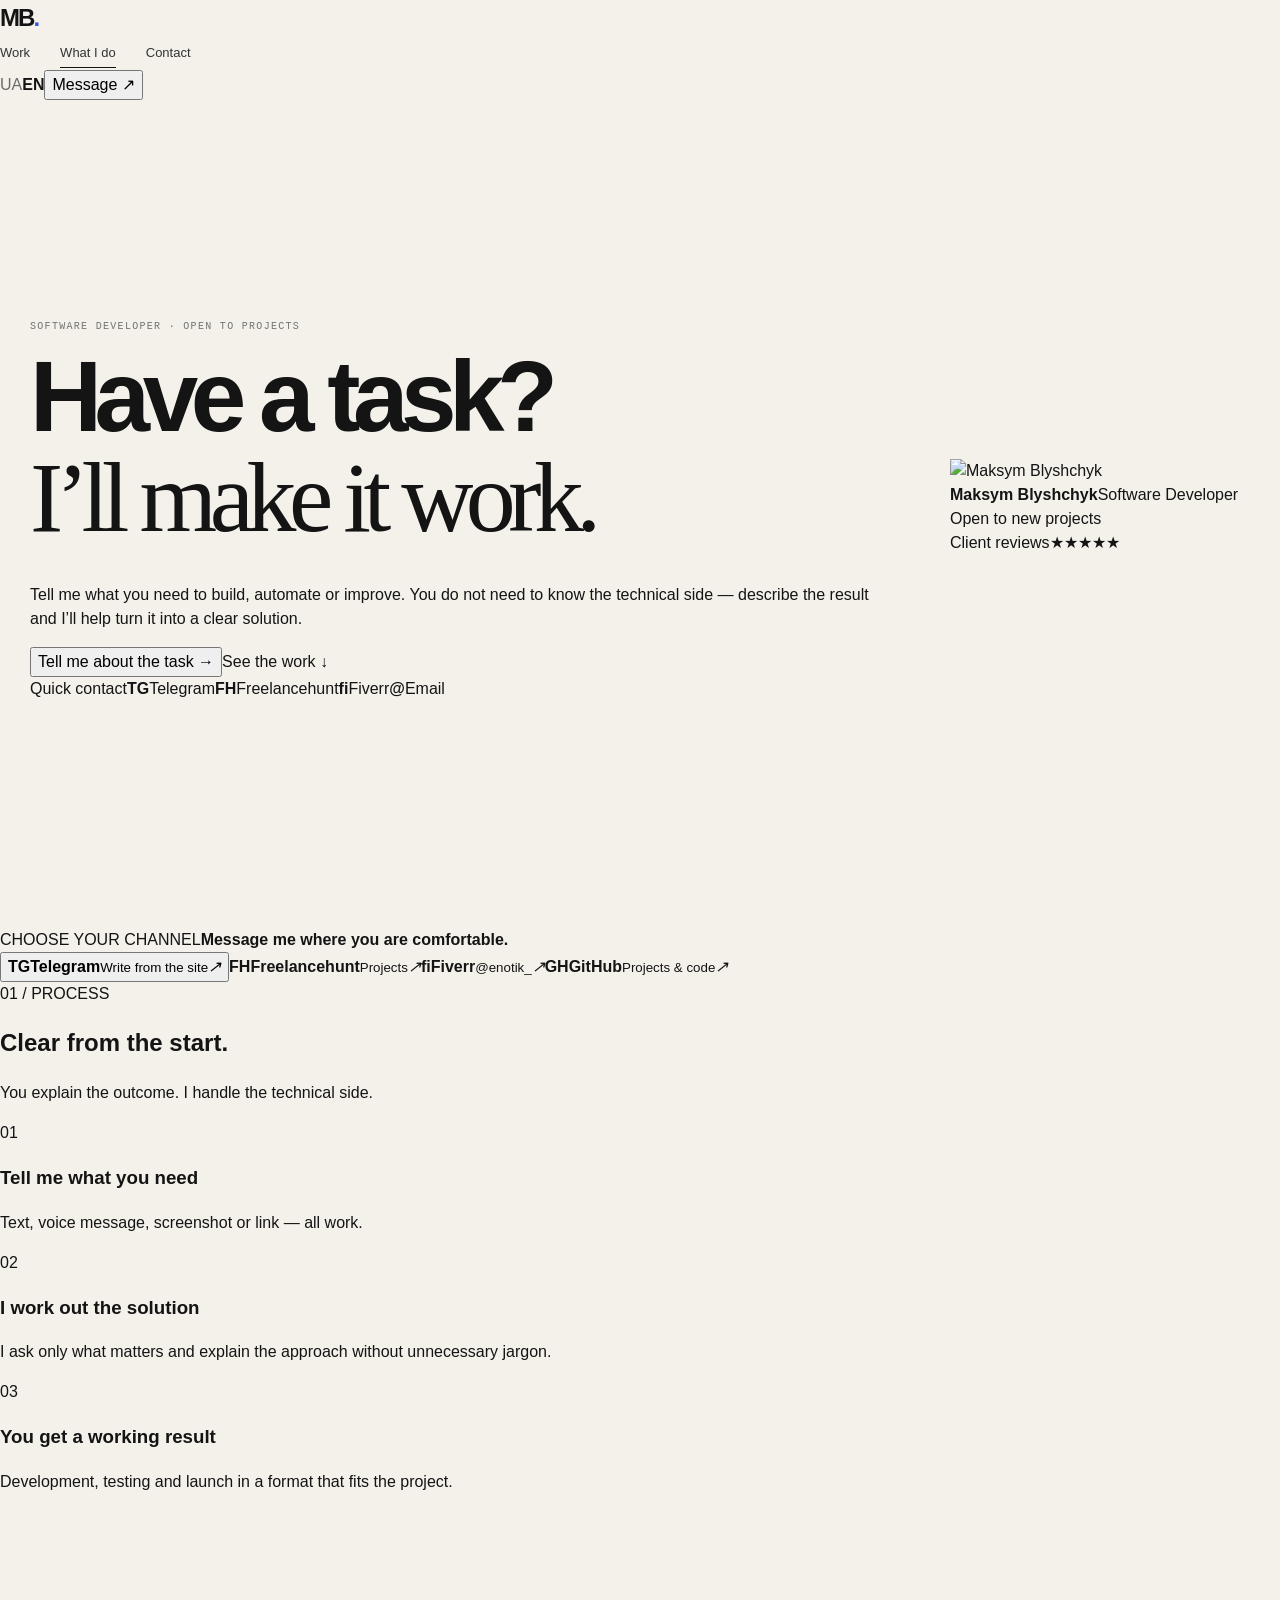
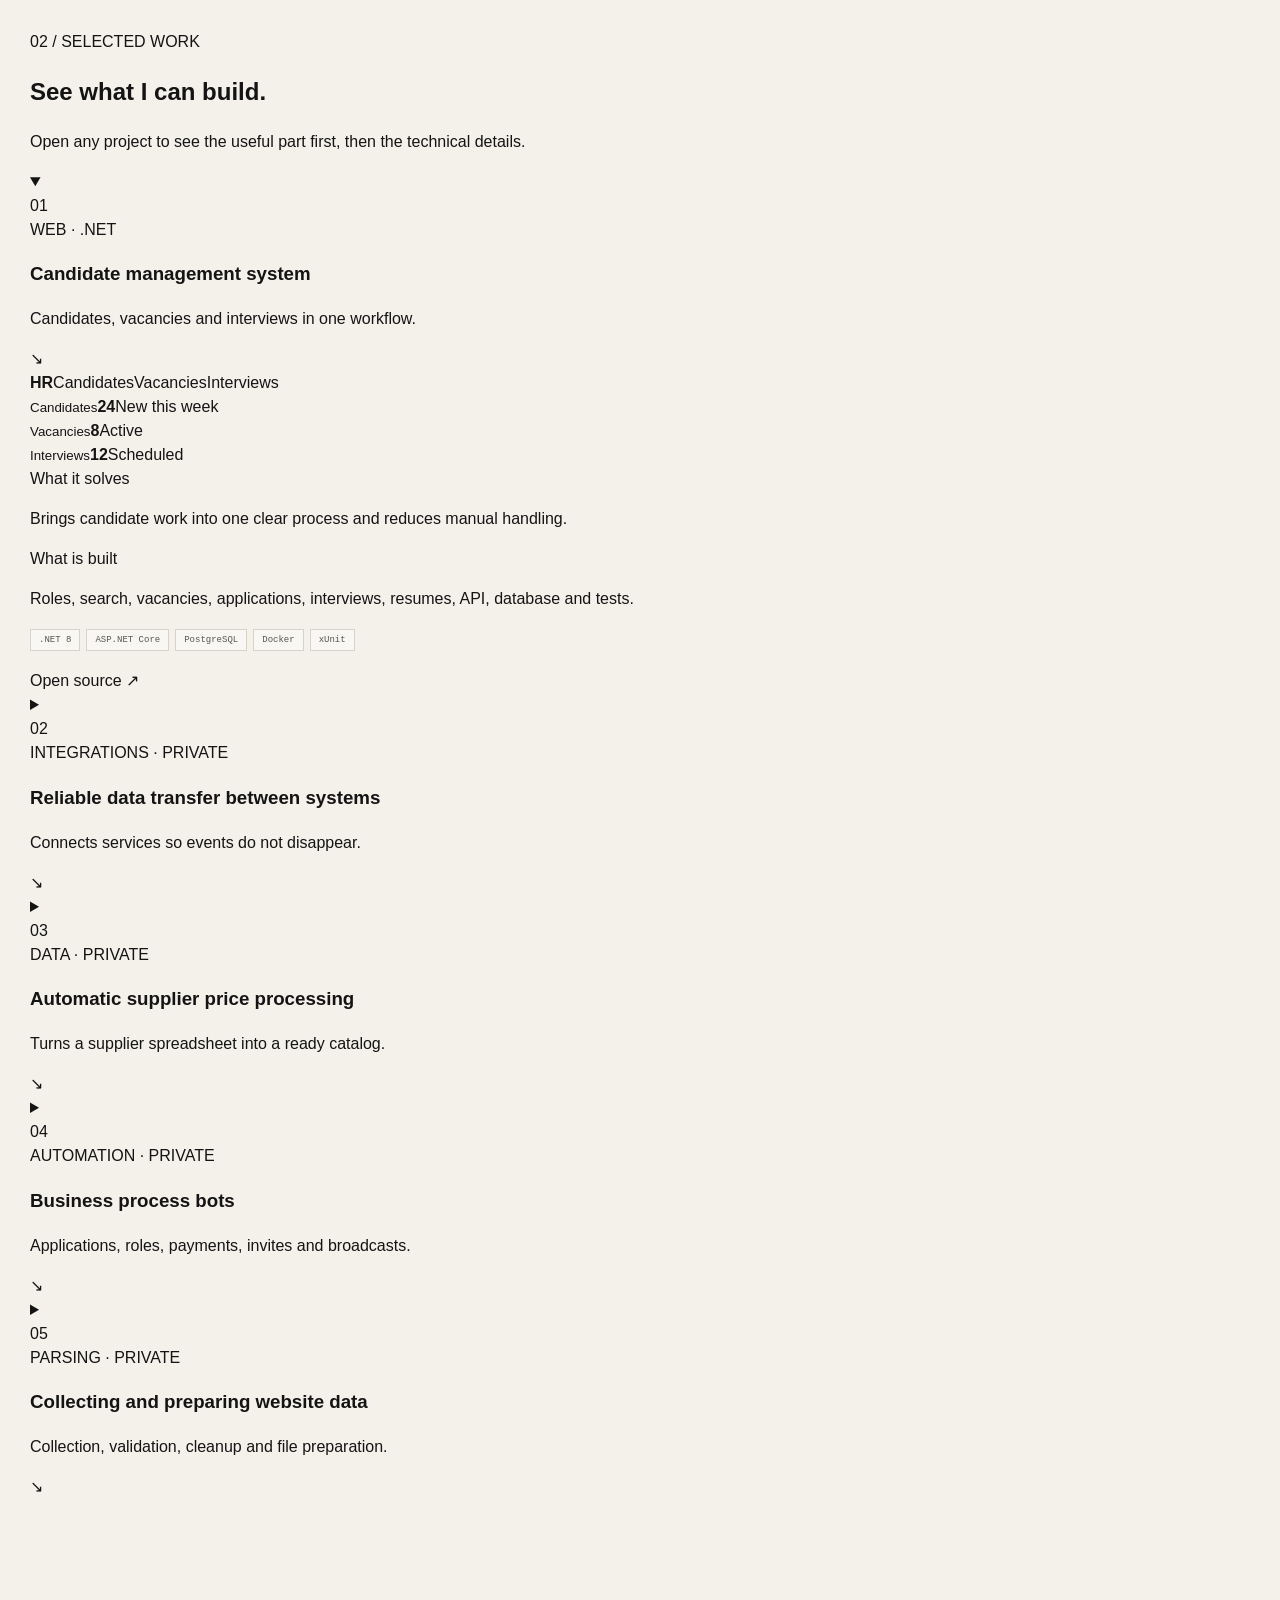
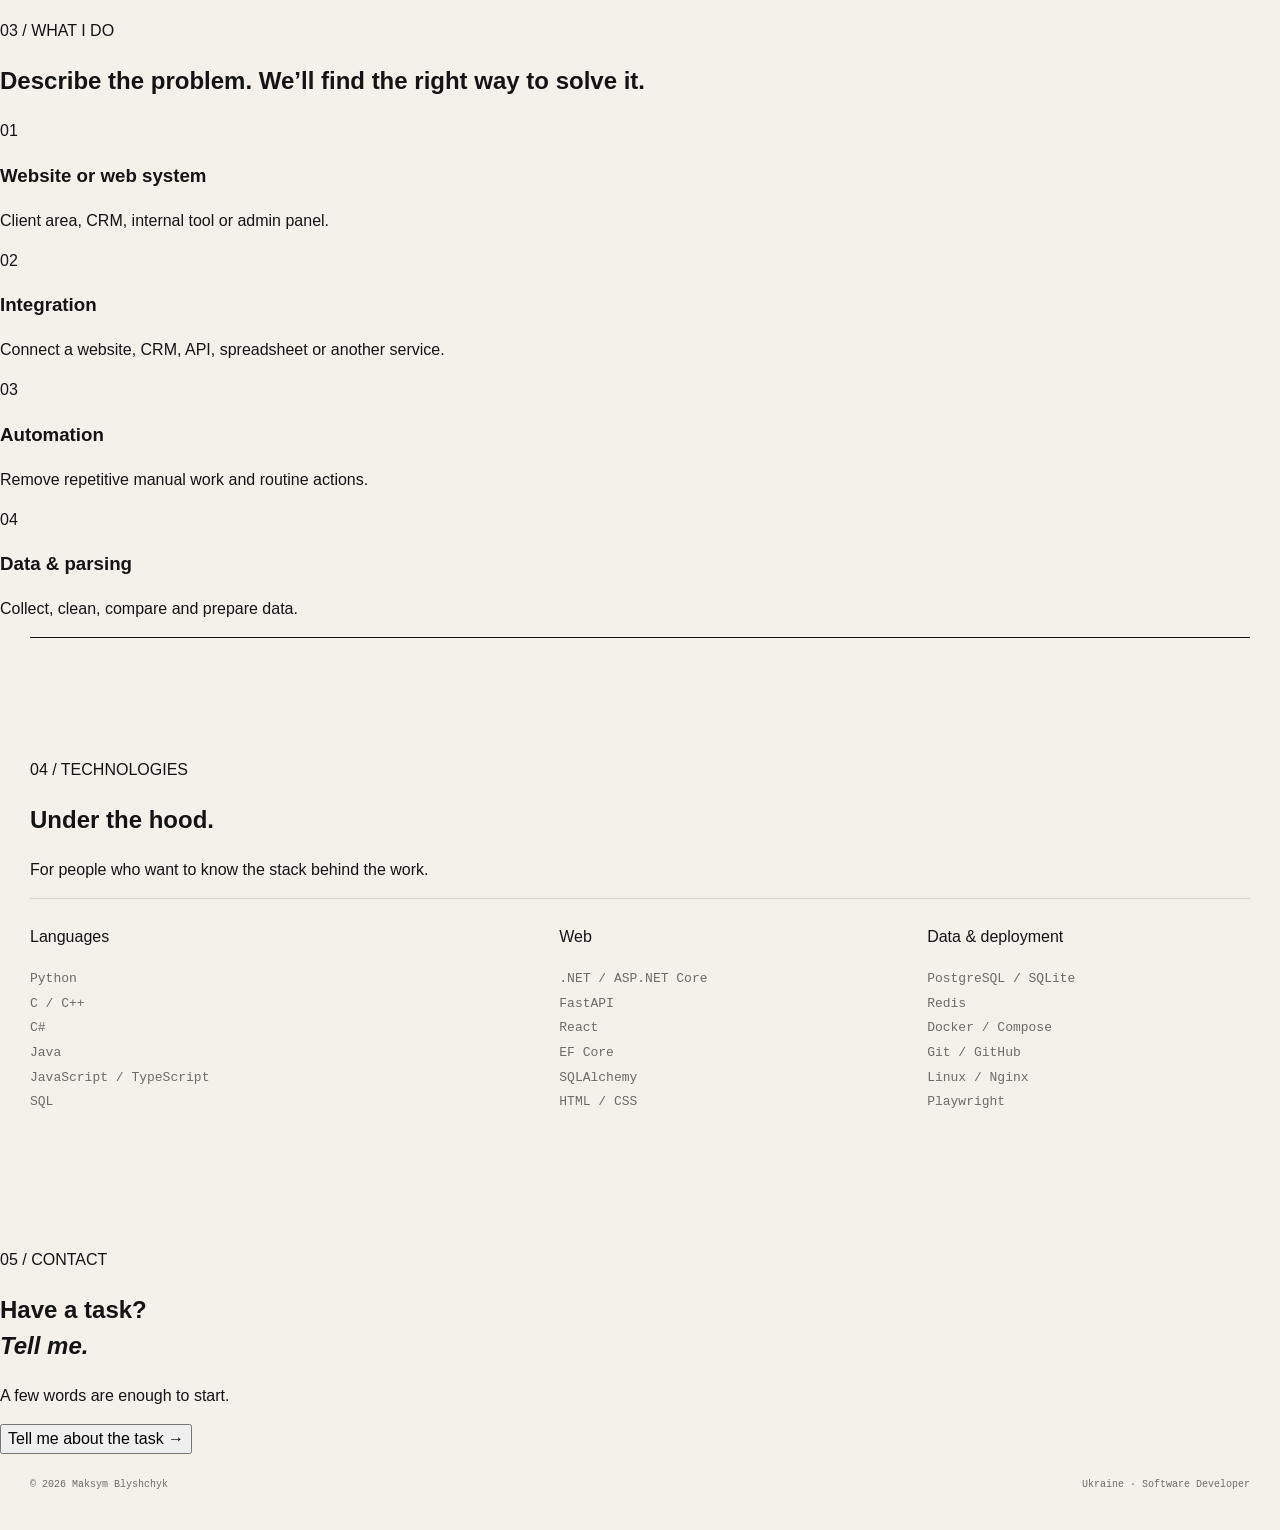
==== commit d0e56881: "Rebuild English portfolio with matching case-study experience" ====
--- a/en/index.html
+++ b/en/index.html
@@ -1,9 +1,23 @@
-<!doctype html><html lang="en"><head><meta charset="utf-8"><meta name="viewport" content="width=device-width,initial-scale=1"><meta name="description" content="Maksym Blyshchyk — software development for websites, automation, integrations, data and bots."><meta name="theme-color" content="#f4f1eb"><title>Maksym Blyshchyk — Software Developer</title><link rel="canonical" href="https://noobitafk.github.io/en/"><link rel="alternate" hreflang="uk" href="/"><link rel="alternate" hreflang="en" href="/en/"><link rel="stylesheet" href="/styles.css"><link rel="stylesheet" href="/hero.css"></head><body><header class="header"><a class="logo" href="#top">MB<span>.</span></a><nav><a href="#work">Work</a><a href="#services">What I do</a><a href="#contact">Contact</a></nav><div class="head-actions"><span class="lang"><a href="/">UA</a> <b>EN</b></span><button class="link-button contact-open">Message ↗</button></div></header><main>
-<section class="hero client-hero" id="top"><div><p class="eyebrow">SOFTWARE DEVELOPER · OPEN TO PROJECTS</p><h1>Need something<br><i>built, automated</i><br>or fixed?</h1><p class="lead">Tell me what should work or what is not working. You do not need to know the technology — I will help define the right solution.</p><div class="actions"><button class="primary contact-open" plerdy-tracking-id="hero-contact-en">Message me <span>→</span></button><a class="secondary" href="#work" plerdy-tracking-id="hero-work-en">See my work <span>↓</span></a></div><div class="hero-choices"><span>Quick contact</span><a href="https://t.me/MaksBlischik" target="_blank" rel="noreferrer" plerdy-tracking-id="hero-tg-en"><span class="brand-mark telegram">✈</span><b>Telegram</b></a><a href="https://freelancehunt.com/ua/showcase/work/freelance-helper-telegram-bot-dlya/2046690.html" target="_blank" rel="noreferrer" plerdy-tracking-id="hero-fh-en"><span class="brand-mark fh">FH</span><b>Freelancehunt</b></a><a href="https://www.fiverr.com/enotik_" target="_blank" rel="noreferrer" plerdy-tracking-id="hero-fi-en"><span class="brand-mark fi">fi</span><b>Fiverr</b></a><a href="mailto:maks2006bl@gmail.com" plerdy-tracking-id="hero-email-en"><span class="brand-mark mail">@</span><b>Email</b></a></div></div><aside class="profile"><div class="portrait-frame"><img src="https://avatars.githubusercontent.com/u/61797448?v=4" alt="Maksym Blyshchyk"></div><div><strong>Maksym Blyshchyk</strong><span>Software Developer</span></div><p><em></em> Open to new projects</p><small>From a single task to a small project from start to launch.</small></aside></section>
-<section class="platforms" aria-label="Contact platforms"><div class="platform-title"><span>CONTACT</span><strong>Choose where to message.</strong><small>Open a platform directly or write a short message first.</small></div><div class="platform-list"><button class="platform tg contact-open" data-platform="telegram"><span class="brand-mark telegram">✈</span><span><strong>Telegram</strong><small>@MaksBlischik</small></span><i>↗</i></button><a class="platform fh" href="https://freelancehunt.com/ua/showcase/work/freelance-helper-telegram-bot-dlya/2046690.html" target="_blank" rel="noreferrer"><span class="brand-mark fh">FH</span><span><strong>Freelancehunt</strong><small>Work platform</small></span><i>↗</i></a><a class="platform fi" href="https://www.fiverr.com/enotik_" target="_blank" rel="noreferrer"><span class="brand-mark fi">fi</span><span><strong>Fiverr</strong><small>@enotik_</small></span><i>↗</i></a><a class="platform gh" href="https://github.com/NoobITafk" target="_blank" rel="noreferrer"><span class="brand-mark gh">GH</span><span><strong>GitHub</strong><small>NoobITafk</small></span><i>↗</i></a></div></section>
-<section class="how-section"><div class="how-head"><p class="section-label">PROCESS</p><h2>Let’s keep it simple.</h2><p class="how-lead">You do not need to know how to code it.</p></div><div class="how-grid"><article><span>01</span><h3>Tell me what should happen</h3><p>Text, voice message, screenshot or link — all work.</p></article><article><span>02</span><h3>I work out the solution</h3><p>I ask only what matters and suggest a clear approach.</p></article><article><span>03</span><h3>We build and launch it</h3><p>Development, testing and launch without unnecessary technical complexity.</p></article></div></section>
-<section class="section" id="work"><div class="section-head"><p>01 / WORK</p><div><h2>What I can<br>show.</h2><span>Different tasks — from web systems to data automation.</span></div></div><div class="projects"><article class="project featured"><div class="no">01</div><div><label>WEB · .NET</label><h3>A system for managing candidates</h3><p class="project-name">HRReserveSystem</p><p>Candidates, vacancies, applications and interviews in one working process.</p><div class="project-points"><div><b>What it gives</b><span>Less manual work and easier process management.</span></div><div><b>What is inside</b><span>Roles, search, vacancies, applications, interviews and resumes.</span></div><div><b>How it runs</b><span>Web app, database, API and Docker deployment.</span></div></div><div class="tags"><span>.NET 8</span><span>ASP.NET Core</span><span>PostgreSQL</span><span>Docker</span></div><a class="project-link" href="https://github.com/MaksBlyshchyk/HRReserveSystem" target="_blank" rel="noreferrer">View project ↗</a></div><aside class="mark blue"><b>01</b><small>WEB APP</small></aside></article><article class="project"><div class="no">02</div><div><label>INTEGRATIONS · PRIVATE</label><h3>Reliable data transfer between systems</h3><p class="project-name">IntegrationHub</p><p>A service that receives data from one system and delivers it to a CRM even when the external service temporarily fails.</p><div class="project-points two"><div><b>What it solves</b><span>Fewer lost and duplicated operations.</span></div><div><b>What is built</b><span>Retries, duplicate protection and event history.</span></div></div><div class="tags"><span>.NET 8</span><span>PostgreSQL</span><span>Docker</span></div><small class="private">Private code · demo available on request</small></div><aside class="mark violet"><b>02</b><small>API</small></aside></article><article class="project"><div class="no">03</div><div><label>DATA · PRIVATE</label><h3>Automatic supplier price processing</h3><p class="project-name">SupplierSync</p><p>A supplier sends a spreadsheet — the system cleans the data, matches products, calculates prices and prepares an export for the store.</p><div class="project-points two"><div><b>Input</b><span>CSV / XLSX and different supplier formats.</span></div><div><b>Output</b><span>Clean product data and a ready-to-use store export.</span></div></div><div class="tags"><span>Python</span><span>FastAPI</span><span>React</span><span>PostgreSQL</span></div><small class="private">Private code · live demo available on request</small></div><aside class="mark green"><b>03</b><small>DATA</small></aside></article><article class="project compact"><div class="no">04</div><div><label>AUTOMATION · PRIVATE</label><h3>Business process bots</h3><p class="project-name">Business Bot Platform</p><p>Applications, roles, payments, invitations, anti-spam and broadcasts in one bot.</p><div class="tags"><span>Python</span><span>Telegram</span><span>PostgreSQL</span><span>Redis</span></div></div><aside class="mark dark"><b>04</b><small>BOT</small></aside></article><article class="project compact"><div class="no">05</div><div><label>PARSING · PRIVATE</label><h3>Collecting and preparing data from websites</h3><p class="project-name">Parser & Export Engine</p><p>Automatic product collection, data validation, duplicate removal and file preparation.</p><div class="tags"><span>Python</span><span>Playwright</span><span>PostgreSQL</span></div></div><aside class="mark plain"><b>05</b><small>PARSER</small></aside></article></div></section>
-<section class="section split" id="services"><div class="section-head"><p>02 / WHAT I DO</p><div><h2>Just tell me<br>what you need.</h2><span>If the task is not technically defined yet, that is fine.</span></div></div><div class="capabilities"><article><b>01</b><h3>Website or web system</h3><p>Client area, CRM, admin panel or internal tool.</p></article><article><b>02</b><h3>Connect services</h3><p>Website, CRM, API, spreadsheets or other systems working together.</p></article><article><b>03</b><h3>Remove manual work</h3><p>Automate repetitive actions, requests, data or messages.</p></article><article><b>04</b><h3>Collect data</h3><p>Search, parsing, cleanup, comparison and result preparation.</p></article></div></section>
-<section class="section stack" id="stack"><div class="section-head"><p>03 / TECHNOLOGIES</p><div><h2>Under the hood.</h2><span>You can skip this section if the result matters more than the technology.</span></div></div><div class="stack-grid"><div><b>Languages</b><p>Python<br>C / C++<br>C#<br>Java<br>JavaScript / TypeScript<br>SQL</p></div><div><b>Web</b><p>.NET / ASP.NET Core<br>FastAPI<br>React<br>Entity Framework Core<br>SQLAlchemy<br>HTML / CSS</p></div><div><b>Data & deployment</b><p>PostgreSQL / SQLite<br>Redis<br>Docker / Compose<br>Git / GitHub<br>Linux / Nginx<br>Playwright</p></div></div><p class="additional"><b>Also:</b> IoT · microcontrollers · sensors · Ollama / local LLM · 3D character modeling</p></section>
-<section class="contact-section" id="contact"><div><p>04 / CONTACT</p><h2>Have a task?<br><i>Let’s talk.</i></h2></div><div class="contact-copy"><p>Leave a few words about the task — I’ll prepare the message for the platform you choose.</p><button class="big-contact contact-open">Message me <b>↗</b></button><div class="contact-mini"><button class="mini-contact contact-open" data-platform="telegram"><b>TG</b> Telegram</button><a href="https://www.fiverr.com/enotik_" target="_blank" rel="noreferrer"><b>FI</b> Fiverr</a><a href="https://freelancehunt.com/ua/showcase/work/freelance-helper-telegram-bot-dlya/2046690.html" target="_blank" rel="noreferrer"><b>FH</b> Freelancehunt</a><a href="mailto:maks2006bl@gmail.com"><b>@</b> Email</a></div></div></section></main><footer><span>© 2026 Maksym Blyshchyk</span><span>Ukraine · Software Developer</span></footer>
-<div class="modal" id="contactModal" aria-hidden="true"><div class="backdrop contact-close"></div><div class="dialog contact-dialog"><button class="close contact-close" aria-label="Close">×</button><p>CONTACT</p><h2>Message me</h2><span class="sub">Write a few words about the task, then choose the platform you prefer.</span><form class="contact-form" id="contactForm"><label for="contactMessage">What do you need?</label><textarea id="contactMessage" rows="4" placeholder="For example: I need a Telegram bot that collects applications…"></textarea><div class="contact-form-actions"><button type="button" class="contact-method telegram-btn" data-send="telegram"><span class="brand-mark telegram">✈</span> Telegram <b>→</b></button><button type="button" class="contact-method email-btn" data-send="email"><span class="brand-mark mail">@</span> Email <b>→</b></button></div><div class="contact-other"><span>Or open a profile:</span><a href="https://freelancehunt.com/ua/showcase/work/freelance-helper-telegram-bot-dlya/2046690.html" target="_blank" rel="noreferrer"><span class="brand-mark fh">FH</span> Freelancehunt ↗</a><a href="https://www.fiverr.com/enotik_" target="_blank" rel="noreferrer"><span class="brand-mark fi">fi</span> Fiverr ↗</a></div></form></div></div><div class="mobile-cta"><button class="contact-open">Message me <span>↗</span></button></div><script src="/script.js"></script></body></html>+<!doctype html>
+<html lang="en">
+<head><meta charset="utf-8"><meta name="viewport" content="width=device-width,initial-scale=1"><meta name="description" content="Maksym Blyshchyk — software development for websites, bots, automation, integrations and data."><title>Maksym Blyshchyk — Software Developer</title><link rel="canonical" href="https://noobitafk.github.io/en/"><link rel="alternate" hreflang="uk" href="/"><link rel="alternate" hreflang="en" href="/en/"><link rel="preconnect" href="https://fonts.googleapis.com"><link rel="preconnect" href="https://fonts.gstatic.com" crossorigin><link href="https://fonts.googleapis.com/css2?family=DM+Sans:wght@400;500;600;700&family=Space+Grotesk:wght@500;600;700&display=swap" rel="stylesheet"><link rel="stylesheet" href="/styles.css"></head>
+<body>
+<header class="site-header"><a class="logo" href="#top">MB<span>.</span></a><nav><a href="#work">Work</a><a href="#services">What I do</a><a href="#contact">Contact</a></nav><div class="header-actions"><span class="lang"><a href="/">UA</a><b>EN</b></span><button class="header-cta contact-open">Message ↗</button></div></header>
+<main>
+<section class="hero" id="top"><div class="hero-copy"><span class="eyebrow">SOFTWARE DEVELOPER · OPEN TO PROJECTS</span><h1>Have a task?<br><em>I’ll make it work.</em></h1><p class="hero-text">Tell me what you need to build, automate or improve. You do not need to know the technical side — describe the result and I’ll help turn it into a clear solution.</p><div class="hero-actions"><button class="btn btn-primary contact-open">Tell me about the task <span>→</span></button><a class="btn btn-quiet" href="#work">See the work <span>↓</span></a></div><div class="quick-links"><span>Quick contact</span><a href="https://t.me/MaksBlischik" target="_blank" rel="noreferrer"><b class="brand tg">TG</b>Telegram</a><a href="https://freelancehunt.com/ua/showcase/work/freelance-helper-telegram-bot-dlya/2046690.html" target="_blank" rel="noreferrer"><b class="brand fh">FH</b>Freelancehunt</a><a href="https://www.fiverr.com/enotik_" target="_blank" rel="noreferrer"><b class="brand fi">fi</b>Fiverr</a><a href="mailto:maks2006bl@gmail.com"><b class="brand mail">@</b>Email</a></div></div>
+<aside class="profile-card"><img src="https://avatars.githubusercontent.com/u/61797448?v=4" alt="Maksym Blyshchyk"><div class="profile-meta"><strong>Maksym Blyshchyk</strong><span>Software Developer</span></div><div class="availability"><span class="dot"></span>Open to new projects</div><div class="rating-row"><span>Client reviews</span><span class="stars" data-rating="5" aria-label="5 out of 5">★★★★★</span></div></aside></section>
+<section class="contact-strip" aria-label="Contact platforms"><div><span class="kicker">CHOOSE YOUR CHANNEL</span><strong>Message me where you are comfortable.</strong></div><div class="contact-platforms"><button class="platform-card platform-chat contact-open"><b class="brand tg">TG</b><span><strong>Telegram</strong><small>Write from the site</small></span><i>↗</i></button><a class="platform-card" href="https://freelancehunt.com/ua/showcase/work/freelance-helper-telegram-bot-dlya/2046690.html" target="_blank" rel="noreferrer"><b class="brand fh">FH</b><span><strong>Freelancehunt</strong><small>Projects</small></span><i>↗</i></a><a class="platform-card" href="https://www.fiverr.com/enotik_" target="_blank" rel="noreferrer"><b class="brand fi">fi</b><span><strong>Fiverr</strong><small>@enotik_</small></span><i>↗</i></a><a class="platform-card" href="https://github.com/NoobITafk" target="_blank" rel="noreferrer"><b class="brand gh">GH</b><span><strong>GitHub</strong><small>Projects & code</small></span><i>↗</i></a></div></section>
+<section class="process section-soft"><div class="section-intro"><span class="kicker">01 / PROCESS</span><h2>Clear from the start.</h2><p>You explain the outcome. I handle the technical side.</p></div><div class="process-grid"><article><span class="step">01</span><div><h3>Tell me what you need</h3><p>Text, voice message, screenshot or link — all work.</p></div></article><article><span class="step">02</span><div><h3>I work out the solution</h3><p>I ask only what matters and explain the approach without unnecessary jargon.</p></div></article><article><span class="step">03</span><div><h3>You get a working result</h3><p>Development, testing and launch in a format that fits the project.</p></div></article></div></section>
+<section class="work section" id="work"><div class="section-intro work-intro"><span class="kicker">02 / SELECTED WORK</span><h2>See what I can build.</h2><p>Open any project to see the useful part first, then the technical details.</p></div><div class="project-list">
+<details class="case featured" open><summary><div class="case-title"><span class="case-num">01</span><div><span class="case-type">WEB · .NET</span><h3>Candidate management system</h3><p>Candidates, vacancies and interviews in one workflow.</p></div></div><span class="case-toggle">↘</span></summary><div class="case-body"><div class="preview preview-hr"><div class="preview-bar"><b>HR</b><span>Candidates</span><span>Vacancies</span><span>Interviews</span></div><div class="preview-grid"><div class="preview-col"><small>Candidates</small><b>24</b><span>New this week</span></div><div class="preview-col"><small>Vacancies</small><b>8</b><span>Active</span></div><div class="preview-col"><small>Interviews</small><b>12</b><span>Scheduled</span></div></div></div><div class="case-columns"><div><span class="mini-label">What it solves</span><p>Brings candidate work into one clear process and reduces manual handling.</p></div><div><span class="mini-label">What is built</span><p>Roles, search, vacancies, applications, interviews, resumes, API, database and tests.</p></div></div><div class="case-footer"><div class="tags"><span>.NET 8</span><span>ASP.NET Core</span><span>PostgreSQL</span><span>Docker</span><span>xUnit</span></div><a class="case-link" href="https://github.com/MaksBlyshchyk/HRReserveSystem" target="_blank" rel="noreferrer">Open source ↗</a></div></div></details>
+<details class="case"><summary><div class="case-title"><span class="case-num">02</span><div><span class="case-type">INTEGRATIONS · PRIVATE</span><h3>Reliable data transfer between systems</h3><p>Connects services so events do not disappear.</p></div></div><span class="case-toggle">↘</span></summary><div class="case-body"><div class="preview preview-flow"><span>Webhook</span><i>→</i><span>Processing</span><i>→</i><span>CRM</span></div><div class="case-columns"><div><span class="mini-label">Problem</span><p>Retries, temporary failures and duplicated operations.</p></div><div><span class="mini-label">Solution</span><p>Retry logic, duplicate protection, event history and background processing.</p></div></div><div class="case-footer"><div class="tags"><span>.NET 8</span><span>PostgreSQL</span><span>Docker</span></div><small>Private code · demo available on request</small></div></div></details>
+<details class="case"><summary><div class="case-title"><span class="case-num">03</span><div><span class="case-type">DATA · PRIVATE</span><h3>Automatic supplier price processing</h3><p>Turns a supplier spreadsheet into a ready catalog.</p></div></div><span class="case-toggle">↘</span></summary><div class="case-body"><div class="preview preview-flow"><span>CSV / XLSX</span><i>→</i><span>Cleanup</span><i>→</i><span>Matching</span><i>→</i><span>Export</span></div><div class="case-columns"><div><span class="mini-label">Input</span><p>Different supplier formats and product tables.</p></div><div><span class="mini-label">Output</span><p>Cleaned catalog, matched products and a ready export.</p></div></div><div class="case-footer"><div class="tags"><span>Python</span><span>FastAPI</span><span>React</span><span>PostgreSQL</span></div><small>Private code · live demo available on request</small></div></div></details>
+<details class="case compact-case"><summary><div class="case-title"><span class="case-num">04</span><div><span class="case-type">AUTOMATION · PRIVATE</span><h3>Business process bots</h3><p>Applications, roles, payments, invites and broadcasts.</p></div></div><span class="case-toggle">↘</span></summary><div class="case-body"><div class="case-columns"><div><span class="mini-label">What is inside</span><p>Telegram logic, roles, payment checks, anti-spam and administration.</p></div><div><span class="mini-label">Stack</span><p>Python, aiogram, PostgreSQL, Redis, Docker.</p></div></div></div></details>
+<details class="case compact-case"><summary><div class="case-title"><span class="case-num">05</span><div><span class="case-type">PARSING · PRIVATE</span><h3>Collecting and preparing website data</h3><p>Collection, validation, cleanup and file preparation.</p></div></div><span class="case-toggle">↘</span></summary><div class="case-body"><div class="case-columns"><div><span class="mini-label">What it automates</span><p>Product collection, duplicate removal and data checks.</p></div><div><span class="mini-label">Stack</span><p>Python, Playwright, PostgreSQL.</p></div></div></div></details>
+</div></section>
+<section class="services section-soft" id="services"><div class="section-intro"><span class="kicker">03 / WHAT I DO</span><h2>Describe the problem. We’ll find the right way to solve it.</h2></div><div class="service-grid"><article><span>01</span><h3>Website or web system</h3><p>Client area, CRM, internal tool or admin panel.</p></article><article><span>02</span><h3>Integration</h3><p>Connect a website, CRM, API, spreadsheet or another service.</p></article><article><span>03</span><h3>Automation</h3><p>Remove repetitive manual work and routine actions.</p></article><article><span>04</span><h3>Data & parsing</h3><p>Collect, clean, compare and prepare data.</p></article></div></section>
+<section class="stack section"><div class="section-intro"><span class="kicker">04 / TECHNOLOGIES</span><h2>Under the hood.</h2><p>For people who want to know the stack behind the work.</p></div><div class="stack-grid"><div><span>Languages</span><p>Python<br>C / C++<br>C#<br>Java<br>JavaScript / TypeScript<br>SQL</p></div><div><span>Web</span><p>.NET / ASP.NET Core<br>FastAPI<br>React<br>EF Core<br>SQLAlchemy<br>HTML / CSS</p></div><div><span>Data & deployment</span><p>PostgreSQL / SQLite<br>Redis<br>Docker / Compose<br>Git / GitHub<br>Linux / Nginx<br>Playwright</p></div></div></section>
+<section class="final-cta" id="contact"><div><span class="kicker">05 / CONTACT</span><h2>Have a task?<br><em>Tell me.</em></h2><p>A few words are enough to start.</p></div><button class="btn btn-light contact-open">Tell me about the task <span>→</span></button></section>
+</main><footer><span>© 2026 Maksym Blyshchyk</span><span>Ukraine · Software Developer</span></footer>
+<div class="modal" id="contactModal" aria-hidden="true"><div class="backdrop modal-close"></div><div class="dialog"><button class="dialog-close modal-close" aria-label="Close">×</button><span class="kicker">CONTACT</span><h2>Tell me what you need.</h2><p class="dialog-intro">No technical brief required. Write a few words, then choose the channel you prefer.</p><textarea id="message" rows="5" placeholder="For example: I need a Telegram bot for collecting applications…"></textarea><div class="send-grid"><button class="send-choice telegram-send" data-channel="telegram"><b class="brand tg">TG</b><span><strong>Telegram</strong><small>Open the chat with your message ready</small></span><i>→</i></button><button class="send-choice email-send" data-channel="email"><b class="brand mail">@</b><span><strong>Email</strong><small>Open an email with the text ready</small></span><i>→</i></button></div><div class="dialog-alt"><span>Also:</span><a href="https://freelancehunt.com/ua/showcase/work/freelance-helper-telegram-bot-dlya/2046690.html" target="_blank" rel="noreferrer">Freelancehunt ↗</a><a href="https://www.fiverr.com/enotik_" target="_blank" rel="noreferrer">Fiverr ↗</a></div></div></div>
+<script src="/script.js"></script></body></html>
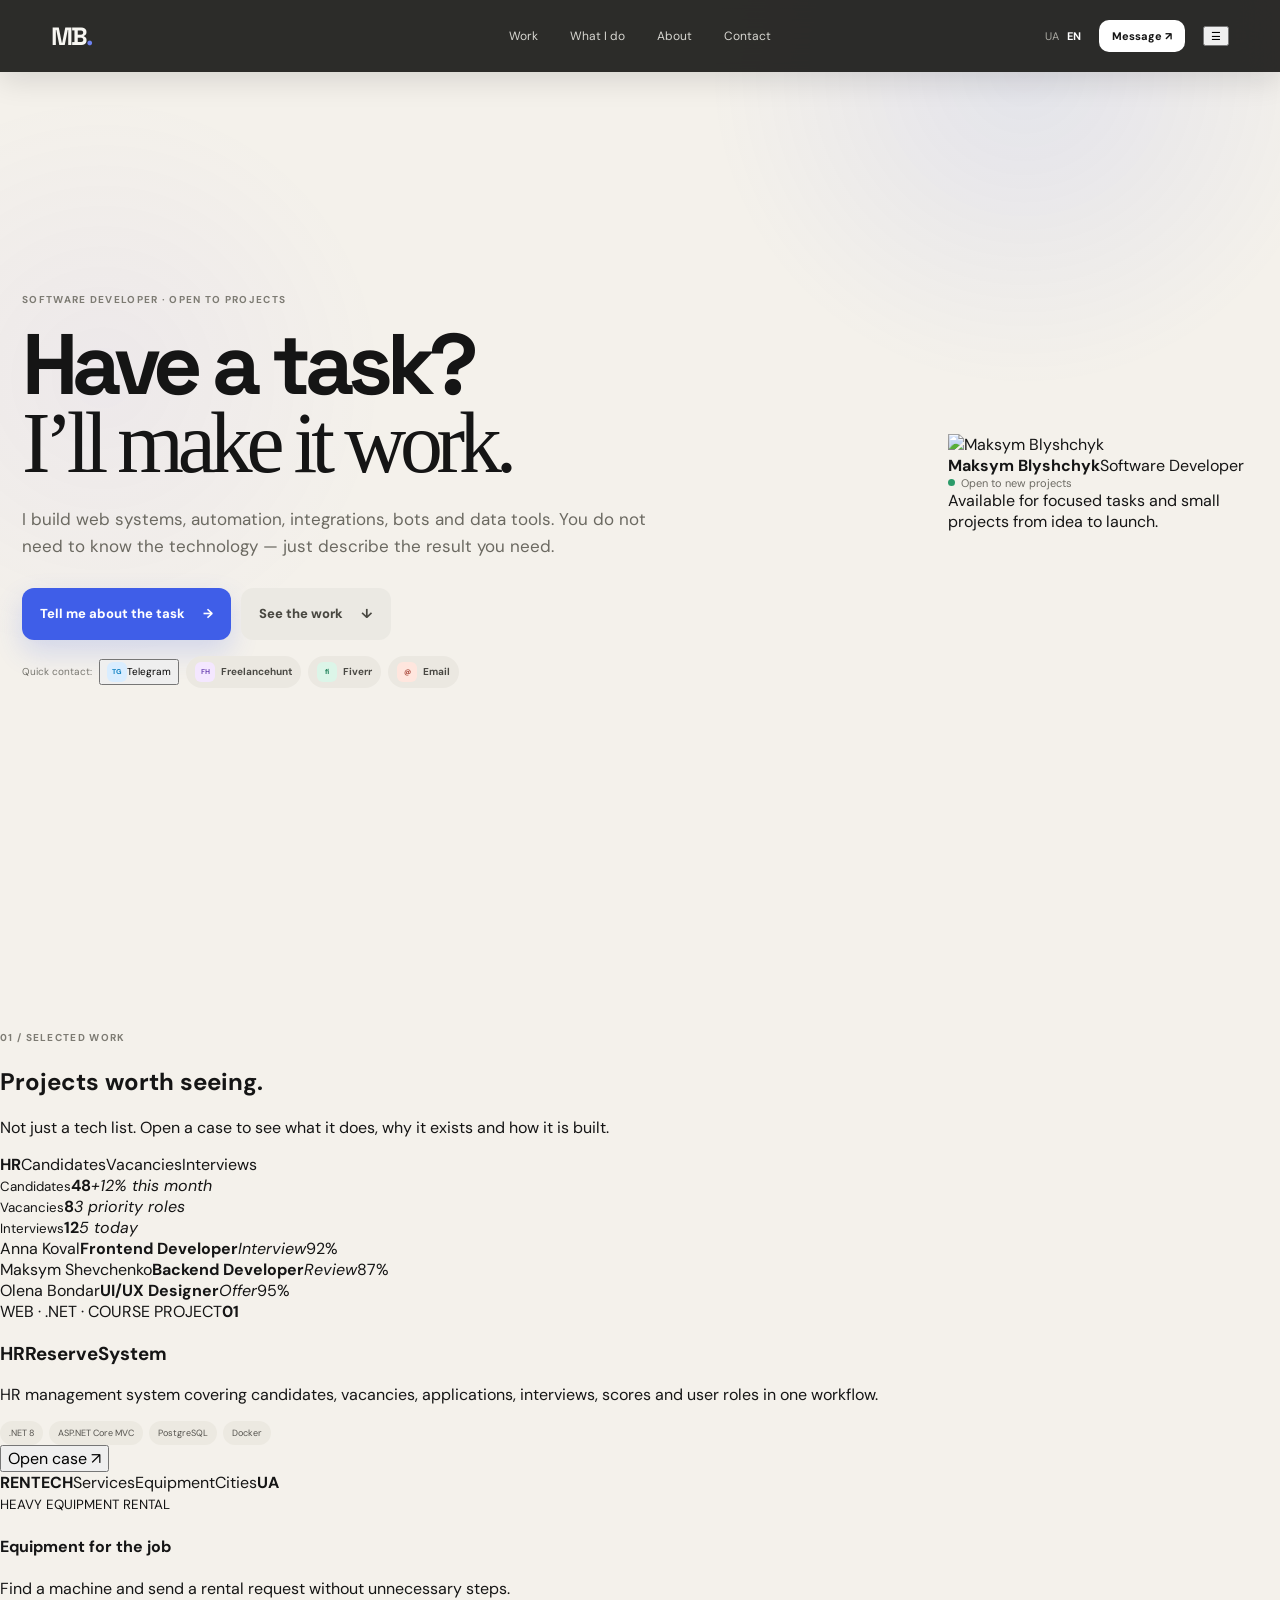
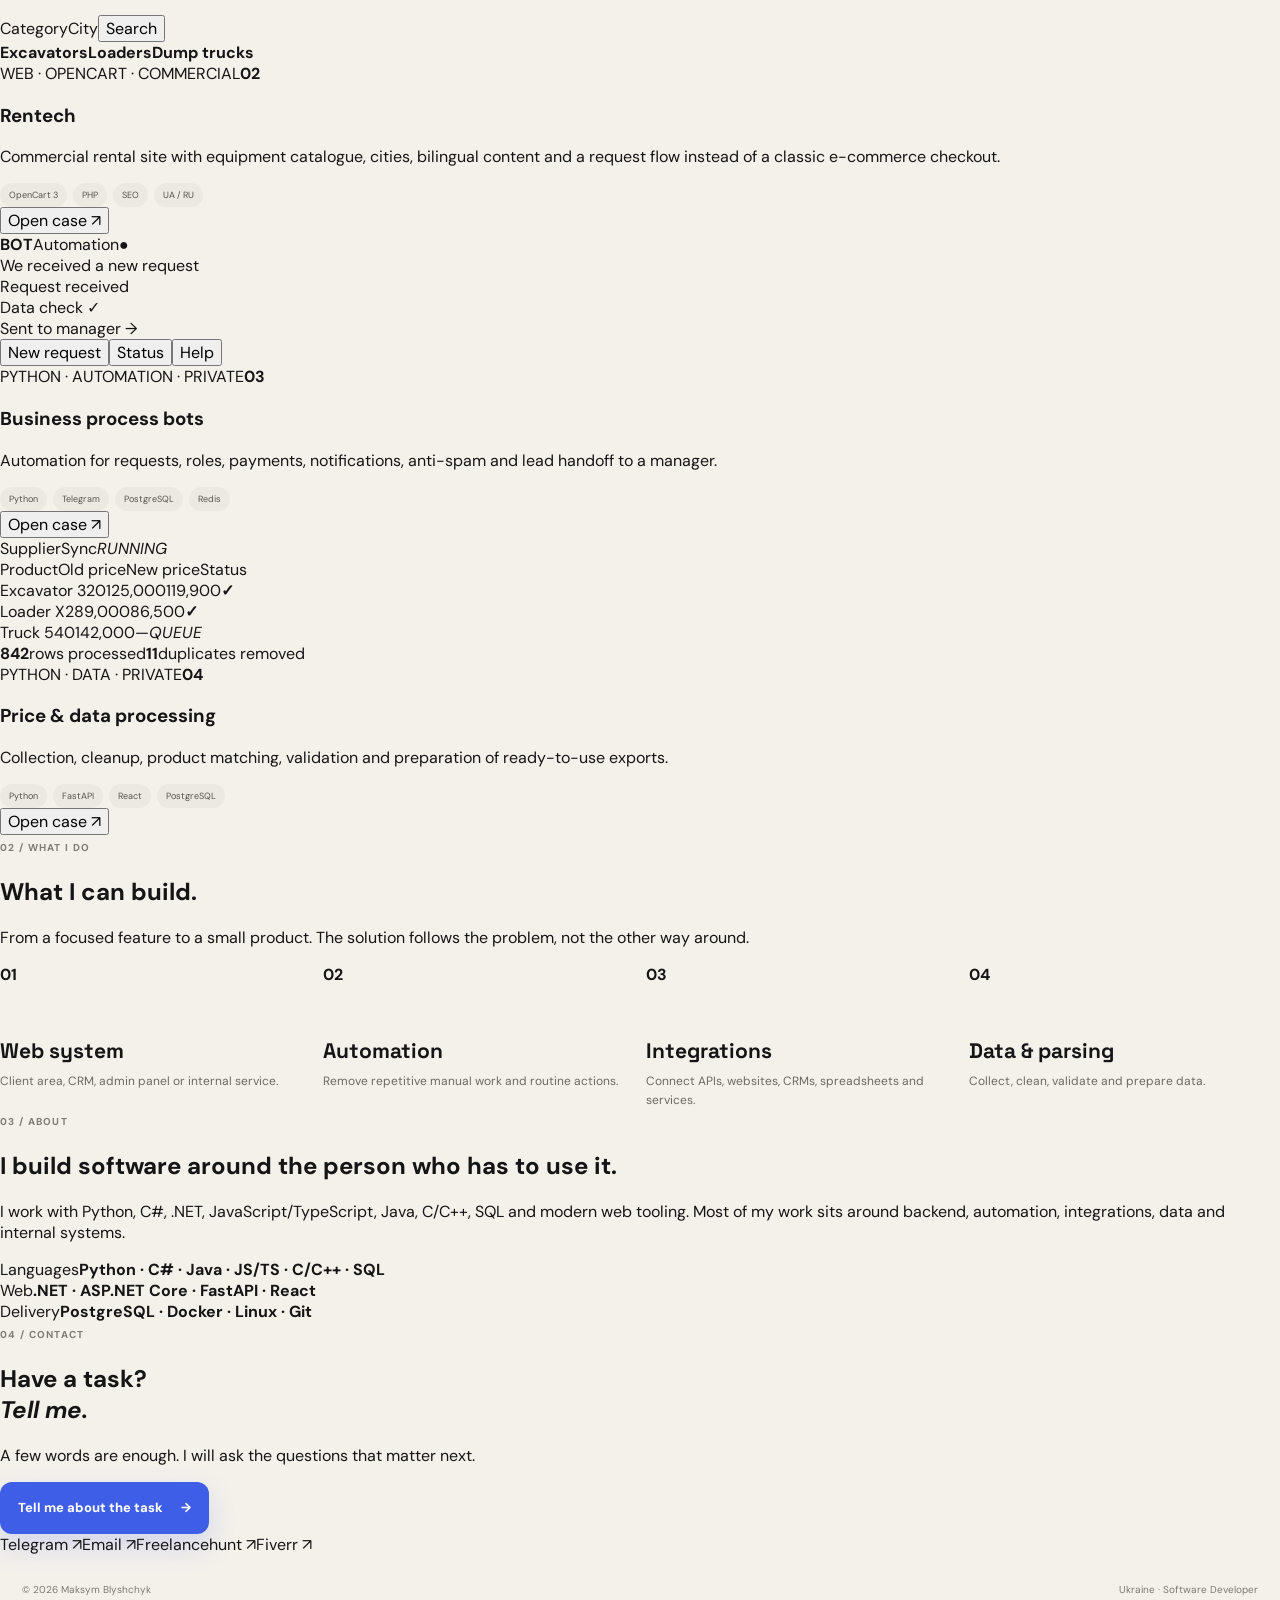
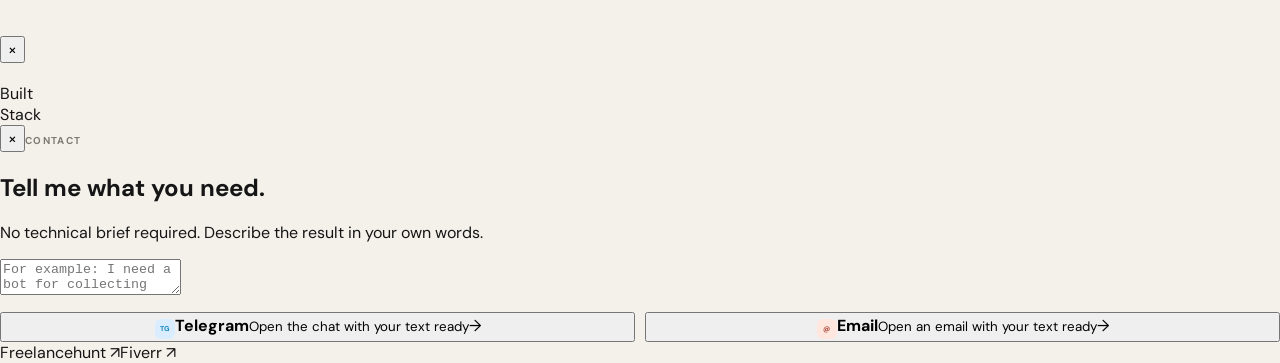
==== commit 14b334cb: "Add clean English portfolio with project-first presentation" ====
--- a/en/index.html
+++ b/en/index.html
@@ -1,23 +1,31 @@
 <!doctype html>
 <html lang="en">
-<head><meta charset="utf-8"><meta name="viewport" content="width=device-width,initial-scale=1"><meta name="description" content="Maksym Blyshchyk — software development for websites, bots, automation, integrations and data."><title>Maksym Blyshchyk — Software Developer</title><link rel="canonical" href="https://noobitafk.github.io/en/"><link rel="alternate" hreflang="uk" href="/"><link rel="alternate" hreflang="en" href="/en/"><link rel="preconnect" href="https://fonts.googleapis.com"><link rel="preconnect" href="https://fonts.gstatic.com" crossorigin><link href="https://fonts.googleapis.com/css2?family=DM+Sans:wght@400;500;600;700&family=Space+Grotesk:wght@500;600;700&display=swap" rel="stylesheet"><link rel="stylesheet" href="/styles.css"></head>
+<head>
+<meta charset="utf-8"><meta name="viewport" content="width=device-width,initial-scale=1">
+<meta name="description" content="Maksym Blyshchyk — software developer. Web systems, automation, integrations, bots and data solutions.">
+<title>Maksym Blyshchyk — Software Developer</title>
+<link rel="canonical" href="https://noobitafk.github.io/en/">
+<link rel="alternate" hreflang="uk" href="/">
+<link rel="alternate" hreflang="en" href="/en/">
+<link rel="preconnect" href="https://fonts.googleapis.com"><link rel="preconnect" href="https://fonts.gstatic.com" crossorigin>
+<link href="https://fonts.googleapis.com/css2?family=DM+Sans:wght@400;500;600;700&family=Space+Grotesk:wght@500;600;700&display=swap" rel="stylesheet">
+<link rel="stylesheet" href="/styles.css">
+</head>
 <body>
-<header class="site-header"><a class="logo" href="#top">MB<span>.</span></a><nav><a href="#work">Work</a><a href="#services">What I do</a><a href="#contact">Contact</a></nav><div class="header-actions"><span class="lang"><a href="/">UA</a><b>EN</b></span><button class="header-cta contact-open">Message ↗</button></div></header>
-<main>
-<section class="hero" id="top"><div class="hero-copy"><span class="eyebrow">SOFTWARE DEVELOPER · OPEN TO PROJECTS</span><h1>Have a task?<br><em>I’ll make it work.</em></h1><p class="hero-text">Tell me what you need to build, automate or improve. You do not need to know the technical side — describe the result and I’ll help turn it into a clear solution.</p><div class="hero-actions"><button class="btn btn-primary contact-open">Tell me about the task <span>→</span></button><a class="btn btn-quiet" href="#work">See the work <span>↓</span></a></div><div class="quick-links"><span>Quick contact</span><a href="https://t.me/MaksBlischik" target="_blank" rel="noreferrer"><b class="brand tg">TG</b>Telegram</a><a href="https://freelancehunt.com/ua/showcase/work/freelance-helper-telegram-bot-dlya/2046690.html" target="_blank" rel="noreferrer"><b class="brand fh">FH</b>Freelancehunt</a><a href="https://www.fiverr.com/enotik_" target="_blank" rel="noreferrer"><b class="brand fi">fi</b>Fiverr</a><a href="mailto:maks2006bl@gmail.com"><b class="brand mail">@</b>Email</a></div></div>
-<aside class="profile-card"><img src="https://avatars.githubusercontent.com/u/61797448?v=4" alt="Maksym Blyshchyk"><div class="profile-meta"><strong>Maksym Blyshchyk</strong><span>Software Developer</span></div><div class="availability"><span class="dot"></span>Open to new projects</div><div class="rating-row"><span>Client reviews</span><span class="stars" data-rating="5" aria-label="5 out of 5">★★★★★</span></div></aside></section>
-<section class="contact-strip" aria-label="Contact platforms"><div><span class="kicker">CHOOSE YOUR CHANNEL</span><strong>Message me where you are comfortable.</strong></div><div class="contact-platforms"><button class="platform-card platform-chat contact-open"><b class="brand tg">TG</b><span><strong>Telegram</strong><small>Write from the site</small></span><i>↗</i></button><a class="platform-card" href="https://freelancehunt.com/ua/showcase/work/freelance-helper-telegram-bot-dlya/2046690.html" target="_blank" rel="noreferrer"><b class="brand fh">FH</b><span><strong>Freelancehunt</strong><small>Projects</small></span><i>↗</i></a><a class="platform-card" href="https://www.fiverr.com/enotik_" target="_blank" rel="noreferrer"><b class="brand fi">fi</b><span><strong>Fiverr</strong><small>@enotik_</small></span><i>↗</i></a><a class="platform-card" href="https://github.com/NoobITafk" target="_blank" rel="noreferrer"><b class="brand gh">GH</b><span><strong>GitHub</strong><small>Projects & code</small></span><i>↗</i></a></div></section>
-<section class="process section-soft"><div class="section-intro"><span class="kicker">01 / PROCESS</span><h2>Clear from the start.</h2><p>You explain the outcome. I handle the technical side.</p></div><div class="process-grid"><article><span class="step">01</span><div><h3>Tell me what you need</h3><p>Text, voice message, screenshot or link — all work.</p></div></article><article><span class="step">02</span><div><h3>I work out the solution</h3><p>I ask only what matters and explain the approach without unnecessary jargon.</p></div></article><article><span class="step">03</span><div><h3>You get a working result</h3><p>Development, testing and launch in a format that fits the project.</p></div></article></div></section>
-<section class="work section" id="work"><div class="section-intro work-intro"><span class="kicker">02 / SELECTED WORK</span><h2>See what I can build.</h2><p>Open any project to see the useful part first, then the technical details.</p></div><div class="project-list">
-<details class="case featured" open><summary><div class="case-title"><span class="case-num">01</span><div><span class="case-type">WEB · .NET</span><h3>Candidate management system</h3><p>Candidates, vacancies and interviews in one workflow.</p></div></div><span class="case-toggle">↘</span></summary><div class="case-body"><div class="preview preview-hr"><div class="preview-bar"><b>HR</b><span>Candidates</span><span>Vacancies</span><span>Interviews</span></div><div class="preview-grid"><div class="preview-col"><small>Candidates</small><b>24</b><span>New this week</span></div><div class="preview-col"><small>Vacancies</small><b>8</b><span>Active</span></div><div class="preview-col"><small>Interviews</small><b>12</b><span>Scheduled</span></div></div></div><div class="case-columns"><div><span class="mini-label">What it solves</span><p>Brings candidate work into one clear process and reduces manual handling.</p></div><div><span class="mini-label">What is built</span><p>Roles, search, vacancies, applications, interviews, resumes, API, database and tests.</p></div></div><div class="case-footer"><div class="tags"><span>.NET 8</span><span>ASP.NET Core</span><span>PostgreSQL</span><span>Docker</span><span>xUnit</span></div><a class="case-link" href="https://github.com/MaksBlyshchyk/HRReserveSystem" target="_blank" rel="noreferrer">Open source ↗</a></div></div></details>
-<details class="case"><summary><div class="case-title"><span class="case-num">02</span><div><span class="case-type">INTEGRATIONS · PRIVATE</span><h3>Reliable data transfer between systems</h3><p>Connects services so events do not disappear.</p></div></div><span class="case-toggle">↘</span></summary><div class="case-body"><div class="preview preview-flow"><span>Webhook</span><i>→</i><span>Processing</span><i>→</i><span>CRM</span></div><div class="case-columns"><div><span class="mini-label">Problem</span><p>Retries, temporary failures and duplicated operations.</p></div><div><span class="mini-label">Solution</span><p>Retry logic, duplicate protection, event history and background processing.</p></div></div><div class="case-footer"><div class="tags"><span>.NET 8</span><span>PostgreSQL</span><span>Docker</span></div><small>Private code · demo available on request</small></div></div></details>
-<details class="case"><summary><div class="case-title"><span class="case-num">03</span><div><span class="case-type">DATA · PRIVATE</span><h3>Automatic supplier price processing</h3><p>Turns a supplier spreadsheet into a ready catalog.</p></div></div><span class="case-toggle">↘</span></summary><div class="case-body"><div class="preview preview-flow"><span>CSV / XLSX</span><i>→</i><span>Cleanup</span><i>→</i><span>Matching</span><i>→</i><span>Export</span></div><div class="case-columns"><div><span class="mini-label">Input</span><p>Different supplier formats and product tables.</p></div><div><span class="mini-label">Output</span><p>Cleaned catalog, matched products and a ready export.</p></div></div><div class="case-footer"><div class="tags"><span>Python</span><span>FastAPI</span><span>React</span><span>PostgreSQL</span></div><small>Private code · live demo available on request</small></div></div></details>
-<details class="case compact-case"><summary><div class="case-title"><span class="case-num">04</span><div><span class="case-type">AUTOMATION · PRIVATE</span><h3>Business process bots</h3><p>Applications, roles, payments, invites and broadcasts.</p></div></div><span class="case-toggle">↘</span></summary><div class="case-body"><div class="case-columns"><div><span class="mini-label">What is inside</span><p>Telegram logic, roles, payment checks, anti-spam and administration.</p></div><div><span class="mini-label">Stack</span><p>Python, aiogram, PostgreSQL, Redis, Docker.</p></div></div></div></details>
-<details class="case compact-case"><summary><div class="case-title"><span class="case-num">05</span><div><span class="case-type">PARSING · PRIVATE</span><h3>Collecting and preparing website data</h3><p>Collection, validation, cleanup and file preparation.</p></div></div><span class="case-toggle">↘</span></summary><div class="case-body"><div class="case-columns"><div><span class="mini-label">What it automates</span><p>Product collection, duplicate removal and data checks.</p></div><div><span class="mini-label">Stack</span><p>Python, Playwright, PostgreSQL.</p></div></div></div></details>
+<header class="site-header"><a class="logo" href="#top">MB<span>.</span></a><nav><a href="#work">Work</a><a href="#services">What I do</a><a href="#about">About</a><a href="#contact">Contact</a></nav><div class="header-actions"><span class="lang"><a href="/">UA</a><b>EN</b></span><button class="header-cta contact-open">Message ↗</button><button class="menu-toggle" aria-label="Open menu">☰</button></div></header>
+<main id="top">
+<section class="hero wrap"><div class="hero-copy"><span class="eyebrow">SOFTWARE DEVELOPER · OPEN TO PROJECTS</span><h1>Have a task?<br><em>I’ll make it work.</em></h1><p class="hero-text">I build web systems, automation, integrations, bots and data tools. You do not need to know the technology — just describe the result you need.</p><div class="hero-actions"><button class="btn btn-primary contact-open">Tell me about the task <span>→</span></button><a class="btn btn-quiet" href="#work">See the work <span>↓</span></a></div><div class="quick-links"><span>Quick contact:</span><button class="chip contact-open"><b class="brand tg">TG</b>Telegram</button><a class="chip" href="https://freelancehunt.com/ua/showcase/work/freelance-helper-telegram-bot-dlya/2046690.html" target="_blank" rel="noreferrer"><b class="brand fh">FH</b>Freelancehunt</a><a class="chip" href="https://www.fiverr.com/enotik_" target="_blank" rel="noreferrer"><b class="brand fi">fi</b>Fiverr</a><a class="chip" href="mailto:maks2006bl@gmail.com"><b class="brand mail">@</b>Email</a></div></div><aside class="profile"><img src="https://avatars.githubusercontent.com/u/61797448?v=4" alt="Maksym Blyshchyk"><div class="profile-line"><strong>Maksym Blyshchyk</strong><span>Software Developer</span></div><div class="availability"><i></i>Open to new projects</div><div class="profile-note">Available for focused tasks and small projects from idea to launch.</div></aside></section>
+<section class="work wrap" id="work"><div class="section-head"><div><span class="kicker">01 / SELECTED WORK</span><h2>Projects worth seeing.</h2></div><p>Not just a tech list. Open a case to see what it does, why it exists and how it is built.</p></div><div class="project-grid">
+<article class="project-card project-large" data-project="hr"><div class="project-visual visual-hr"><div class="mock-top"><b>HR</b><span>Candidates</span><span>Vacancies</span><span>Interviews</span><i></i></div><div class="mock-kpis"><div><small>Candidates</small><strong>48</strong><em>+12% this month</em></div><div><small>Vacancies</small><strong>8</strong><em>3 priority roles</em></div><div><small>Interviews</small><strong>12</strong><em>5 today</em></div></div><div class="mock-table"><span>Anna Koval</span><b>Frontend Developer</b><i>Interview</i><span>92%</span></div><div class="mock-table"><span>Maksym Shevchenko</span><b>Backend Developer</b><i>Review</i><span>87%</span></div><div class="mock-table"><span>Olena Bondar</span><b>UI/UX Designer</b><i>Offer</i><span>95%</span></div></div><div class="project-body"><div class="project-meta"><span>WEB · .NET · COURSE PROJECT</span><b>01</b></div><h3>HRReserveSystem</h3><p>HR management system covering candidates, vacancies, applications, interviews, scores and user roles in one workflow.</p><div class="tags"><span>.NET 8</span><span>ASP.NET Core MVC</span><span>PostgreSQL</span><span>Docker</span></div><button class="project-open">Open case <span>↗</span></button></div></article>
+<article class="project-card" data-project="rentech"><div class="project-visual visual-shop"><div class="shop-nav"><b>RENTECH</b><span>Services</span><span>Equipment</span><span>Cities</span><strong>UA</strong></div><div class="shop-hero"><small>HEAVY EQUIPMENT RENTAL</small><h4>Equipment for the job</h4><p>Find a machine and send a rental request without unnecessary steps.</p><div class="shop-filter"><span>Category</span><span>City</span><button>Search</button></div></div><div class="shop-cards"><b>Excavators</b><b>Loaders</b><b>Dump trucks</b></div></div><div class="project-body"><div class="project-meta"><span>WEB · OPENCART · COMMERCIAL</span><b>02</b></div><h3>Rentech</h3><p>Commercial rental site with equipment catalogue, cities, bilingual content and a request flow instead of a classic e-commerce checkout.</p><div class="tags"><span>OpenCart 3</span><span>PHP</span><span>SEO</span><span>UA / RU</span></div><button class="project-open">Open case <span>↗</span></button></div></article>
+<article class="project-card" data-project="automation"><div class="project-visual visual-bot"><div class="bot-head"><b>BOT</b><span>Automation</span><i>●</i></div><div class="bot-chat"><div class="msg client">We received a new request</div><div class="msg system">Request received</div><div class="msg system">Data check ✓</div><div class="msg system">Sent to manager →</div><div class="bot-actions"><button>New request</button><button>Status</button><button>Help</button></div></div></div><div class="project-body"><div class="project-meta"><span>PYTHON · AUTOMATION · PRIVATE</span><b>03</b></div><h3>Business process bots</h3><p>Automation for requests, roles, payments, notifications, anti-spam and lead handoff to a manager.</p><div class="tags"><span>Python</span><span>Telegram</span><span>PostgreSQL</span><span>Redis</span></div><button class="project-open">Open case <span>↗</span></button></div></article>
+<article class="project-card" data-project="data"><div class="project-visual visual-data"><div class="data-head"><span>SupplierSync</span><i>RUNNING</i></div><div class="data-row header"><span>Product</span><span>Old price</span><span>New price</span><span>Status</span></div><div class="data-row"><span>Excavator 320</span><span>125,000</span><span>119,900</span><b>✓</b></div><div class="data-row"><span>Loader X2</span><span>89,000</span><span>86,500</span><b>✓</b></div><div class="data-row"><span>Truck 540</span><span>142,000</span><span>—</span><i>QUEUE</i></div><div class="data-footer"><strong>842</strong><span>rows processed</span><strong>11</strong><span>duplicates removed</span></div></div><div class="project-body"><div class="project-meta"><span>PYTHON · DATA · PRIVATE</span><b>04</b></div><h3>Price & data processing</h3><p>Collection, cleanup, product matching, validation and preparation of ready-to-use exports.</p><div class="tags"><span>Python</span><span>FastAPI</span><span>React</span><span>PostgreSQL</span></div><button class="project-open">Open case <span>↗</span></button></div></article>
 </div></section>
-<section class="services section-soft" id="services"><div class="section-intro"><span class="kicker">03 / WHAT I DO</span><h2>Describe the problem. We’ll find the right way to solve it.</h2></div><div class="service-grid"><article><span>01</span><h3>Website or web system</h3><p>Client area, CRM, internal tool or admin panel.</p></article><article><span>02</span><h3>Integration</h3><p>Connect a website, CRM, API, spreadsheet or another service.</p></article><article><span>03</span><h3>Automation</h3><p>Remove repetitive manual work and routine actions.</p></article><article><span>04</span><h3>Data & parsing</h3><p>Collect, clean, compare and prepare data.</p></article></div></section>
-<section class="stack section"><div class="section-intro"><span class="kicker">04 / TECHNOLOGIES</span><h2>Under the hood.</h2><p>For people who want to know the stack behind the work.</p></div><div class="stack-grid"><div><span>Languages</span><p>Python<br>C / C++<br>C#<br>Java<br>JavaScript / TypeScript<br>SQL</p></div><div><span>Web</span><p>.NET / ASP.NET Core<br>FastAPI<br>React<br>EF Core<br>SQLAlchemy<br>HTML / CSS</p></div><div><span>Data & deployment</span><p>PostgreSQL / SQLite<br>Redis<br>Docker / Compose<br>Git / GitHub<br>Linux / Nginx<br>Playwright</p></div></div></section>
-<section class="final-cta" id="contact"><div><span class="kicker">05 / CONTACT</span><h2>Have a task?<br><em>Tell me.</em></h2><p>A few words are enough to start.</p></div><button class="btn btn-light contact-open">Tell me about the task <span>→</span></button></section>
-</main><footer><span>© 2026 Maksym Blyshchyk</span><span>Ukraine · Software Developer</span></footer>
-<div class="modal" id="contactModal" aria-hidden="true"><div class="backdrop modal-close"></div><div class="dialog"><button class="dialog-close modal-close" aria-label="Close">×</button><span class="kicker">CONTACT</span><h2>Tell me what you need.</h2><p class="dialog-intro">No technical brief required. Write a few words, then choose the channel you prefer.</p><textarea id="message" rows="5" placeholder="For example: I need a Telegram bot for collecting applications…"></textarea><div class="send-grid"><button class="send-choice telegram-send" data-channel="telegram"><b class="brand tg">TG</b><span><strong>Telegram</strong><small>Open the chat with your message ready</small></span><i>→</i></button><button class="send-choice email-send" data-channel="email"><b class="brand mail">@</b><span><strong>Email</strong><small>Open an email with the text ready</small></span><i>→</i></button></div><div class="dialog-alt"><span>Also:</span><a href="https://freelancehunt.com/ua/showcase/work/freelance-helper-telegram-bot-dlya/2046690.html" target="_blank" rel="noreferrer">Freelancehunt ↗</a><a href="https://www.fiverr.com/enotik_" target="_blank" rel="noreferrer">Fiverr ↗</a></div></div></div>
-<script src="/script.js"></script></body></html>+<section class="services" id="services"><div class="wrap"><div class="section-head"><div><span class="kicker">02 / WHAT I DO</span><h2>What I can build.</h2></div><p>From a focused feature to a small product. The solution follows the problem, not the other way around.</p></div><div class="service-grid"><div><b>01</b><h3>Web system</h3><p>Client area, CRM, admin panel or internal service.</p></div><div><b>02</b><h3>Automation</h3><p>Remove repetitive manual work and routine actions.</p></div><div><b>03</b><h3>Integrations</h3><p>Connect APIs, websites, CRMs, spreadsheets and services.</p></div><div><b>04</b><h3>Data & parsing</h3><p>Collect, clean, validate and prepare data.</p></div></div></div></section>
+<section class="about wrap" id="about"><div class="about-main"><span class="kicker">03 / ABOUT</span><h2>I build software around the person who has to use it.</h2><p>I work with Python, C#, .NET, JavaScript/TypeScript, Java, C/C++, SQL and modern web tooling. Most of my work sits around backend, automation, integrations, data and internal systems.</p></div><div class="about-side"><div><span>Languages</span><strong>Python · C# · Java · JS/TS · C/C++ · SQL</strong></div><div><span>Web</span><strong>.NET · ASP.NET Core · FastAPI · React</strong></div><div><span>Delivery</span><strong>PostgreSQL · Docker · Linux · Git</strong></div></div></section>
+<section class="contact wrap" id="contact"><div><span class="kicker">04 / CONTACT</span><h2>Have a task?<br><em>Tell me.</em></h2><p>A few words are enough. I will ask the questions that matter next.</p></div><div class="contact-panel"><button class="btn btn-primary contact-open">Tell me about the task <span>→</span></button><div class="contact-small"><a href="https://t.me/MaksBlischik" target="_blank" rel="noreferrer">Telegram ↗</a><a href="mailto:maks2006bl@gmail.com">Email ↗</a><a href="https://freelancehunt.com/ua/showcase/work/freelance-helper-telegram-bot-dlya/2046690.html" target="_blank" rel="noreferrer">Freelancehunt ↗</a><a href="https://www.fiverr.com/enotik_" target="_blank" rel="noreferrer">Fiverr ↗</a></div></div></section>
+</main><footer class="wrap"><span>© 2026 Maksym Blyshchyk</span><span>Ukraine · Software Developer</span></footer>
+<div class="project-modal" id="projectModal" aria-hidden="true"><div class="modal-backdrop modal-close"></div><div class="project-dialog"><button class="modal-x modal-close" aria-label="Close">×</button><div class="modal-visual" id="modalVisual"></div><div class="modal-content"><span class="kicker" id="modalType"></span><h2 id="modalTitle"></h2><p id="modalText"></p><div class="modal-grid"><div><span>Built</span><strong id="modalBuilt"></strong></div><div><span>Stack</span><strong id="modalStack"></strong></div></div><div class="modal-actions" id="modalActions"></div></div></div></div>
+<div class="contact-modal" id="contactModal" aria-hidden="true"><div class="modal-backdrop modal-close"></div><div class="contact-dialog"><button class="modal-x modal-close" aria-label="Close">×</button><span class="kicker">CONTACT</span><h2>Tell me what you need.</h2><p>No technical brief required. Describe the result in your own words.</p><textarea id="message" placeholder="For example: I need a bot for collecting applications…"></textarea><div class="send-grid"><button class="send-btn" data-channel="telegram"><b class="brand tg">TG</b><span><strong>Telegram</strong><small>Open the chat with your text ready</small></span>→</button><button class="send-btn" data-channel="email"><b class="brand mail">@</b><span><strong>Email</strong><small>Open an email with your text ready</small></span>→</button></div><div class="dialog-links"><a href="https://freelancehunt.com/ua/showcase/work/freelance-helper-telegram-bot-dlya/2046690.html" target="_blank" rel="noreferrer">Freelancehunt ↗</a><a href="https://www.fiverr.com/enotik_" target="_blank" rel="noreferrer">Fiverr ↗</a></div></div></div>
+<script src="/script.js"></script>
+</body></html>
--- a/styles.css
+++ b/styles.css
@@ -1 +1 @@
-:root{--bg:#f4f1eb;--paper:#fffdf8;--ink:#141414;--muted:#6d6b65;--line:#d8d3c8;--blue:#3857e8;--violet:#7755e8;--green:#2c9a6b;--max:1220px;--shadow:0 24px 70px rgba(20,20,16,.12)}*{box-sizing:border-box}html{scroll-behavior:smooth;scroll-padding-top:88px}body{margin:0;background:var(--bg);color:var(--ink);font:16px/1.5 Arial,Helvetica,sans-serif;-webkit-font-smoothing:antialiased}a{color:inherit;text-decoration:none}button{font:inherit;cursor:pointer}.header{width:min(calc(100% - 44px),var(--max));height:72px;margin:auto;display:grid;grid-template-columns:1fr auto 1fr;align-items:center;border-bottom:1px solid var(--ink);position:sticky;top:0;z-index:30;background:rgba(244,241,235,.9);backdrop-filter:blur(16px)}.logo{font-size:24px;font-weight:900;letter-spacing:-.08em}.logo span{color:var(--blue)}nav{display:flex;gap:30px;font-size:13px}nav a{position:relative;padding:7px 0;color:#333}nav a:after,.link-button:after{content:"";position:absolute;left:0;right:0;bottom:2px;height:1px;background:var(--ink);transform:scaleX(0);transform-origin:left;transition:.18s}nav a:hover:after,nav a.active:after,.link-button:hover:after{transform:scaleX(1)}.head-actions{justify-self:end;display:flex;gap:20px;align-items:center;font-size:12px}.lang{color:var(--muted)}.lang b{color:var(--ink)}.link-button{position:relative;border:0;background:none;font-weight:800;padding:7px 0}.hero{width:min(calc(100% - 44px),var(--max));min-height:calc(100svh - 72px);margin:auto;padding:76px 0 90px;display:grid;grid-template-columns:minmax(0,1.55fr) 300px;gap:80px;align-items:center}.eyebrow,.section-head>p,.contact-section>div>p,.project label,.platform-title span{font:10px/1.2 "Courier New",monospace;letter-spacing:.13em;color:#72736e;text-transform:uppercase}.hero h1{font-size:clamp(4rem,7.8vw,7.3rem);line-height:.86;letter-spacing:-.075em;margin:18px 0 28px;max-width:950px}.hero h1 i,.contact-section h2 i{font:400 1em Georgia,"Times New Roman",serif}.lead{max-width:700px;color:var(--muted);font-size:17px}.actions{display:flex;gap:10px;margin-top:30px}.primary,.secondary{min-height:50px;padding:0 18px;display:inline-flex;align-items:center;justify-content:center;border:1px solid var(--ink);font-size:13px;font-weight:800;transition:.18s}.primary{background:var(--ink);color:#fff}.primary:hover{background:var(--blue);border-color:var(--blue);transform:translateY(-2px)}.secondary:hover{background:var(--paper);transform:translateY(-2px)}.facts{display:flex;gap:30px;border-top:1px solid var(--line);margin-top:40px;padding-top:17px}.facts div{display:flex;align-items:baseline;gap:7px}.facts b{font:700 15px "Courier New",monospace}.facts small{font-size:10px;color:var(--muted)}.profile{max-width:300px;justify-self:end}.profile img{display:block;width:100%;aspect-ratio:1;object-fit:cover;border:1px solid var(--ink);filter:grayscale(100%);transition:.25s}.profile:hover img{filter:grayscale(0);transform:translateY(-3px)}.profile>div{display:flex;justify-content:space-between;gap:10px;padding:11px 0 9px;font-size:12px;border-bottom:1px solid var(--line)}.profile>div span{color:var(--muted)}.profile p{font-size:11px;color:var(--muted);margin:10px 0}.profile p em{display:inline-block;width:7px;height:7px;border-radius:50%;background:var(--green);margin-right:6px}.profile>small{display:block;color:var(--muted);font-size:11px}.platforms{width:min(calc(100% - 44px),var(--max));margin:auto;border-block:1px solid var(--ink);display:grid;grid-template-columns:260px 1fr;min-height:150px}.platform-title{padding:28px 24px 28px 0;border-right:1px solid var(--line);display:flex;flex-direction:column;justify-content:center;gap:10px}.platform-title strong{font-size:22px;letter-spacing:-.04em}.platform-list{display:grid;grid-template-columns:repeat(4,1fr)}.platform{display:grid;grid-template-columns:42px 1fr 16px;align-items:center;gap:11px;padding:22px 18px;border-right:1px solid var(--line);transition:.18s;background:transparent}.platform:last-child{border-right:0}.platform:hover{background:var(--paper);transform:translateY(-2px)}.platform>b{width:38px;height:38px;display:grid;place-items:center;font:10px "Courier New",monospace;background:#ece9e1;border:1px solid var(--line)}.platform.tg>b{background:#d9edff;color:#1685c4}.platform.fh>b{background:#f4e6ff;color:#7650b8}.platform.fi>b{background:#dcf5e8;color:#23835c}.platform.gh>b{background:#e8e8e8}.platform span{display:grid;gap:2px;min-width:0}.platform strong{font-size:13px}.platform small{font-size:10px;color:var(--muted);white-space:nowrap;overflow:hidden;text-overflow:ellipsis}.platform i{font-style:normal;color:var(--muted)}.section{width:min(calc(100% - 44px),var(--max));margin:auto;padding:120px 0}.section-head{display:grid;grid-template-columns:180px minmax(0,1fr);gap:35px;margin-bottom:52px}.section-head h2{font-size:clamp(3rem,5.4vw,4.8rem);line-height:.94;letter-spacing:-.06em;margin:0}.section-head>div>span{display:block;color:var(--muted);font-size:13px;max-width:410px;margin-top:20px}.projects{border-top:1px solid var(--ink)}.project{display:grid;grid-template-columns:48px minmax(0,1fr) 140px;gap:24px;padding:40px 0;border-bottom:1px solid var(--line);transition:background .18s}.project:hover{background:rgba(255,255,255,.28)}.no{font:11px "Courier New",monospace;color:var(--muted);padding-top:5px}.project h3{font-size:clamp(2.3rem,4.7vw,4.2rem);line-height:.95;letter-spacing:-.06em;margin:12px 0}.project>div>p{font-size:16px;color:#3e403c;max-width:800px;margin:0}.project-points{display:grid;grid-template-columns:repeat(3,1fr);gap:1px;background:var(--line);border:1px solid var(--line);margin:28px 0 0;max-width:900px}.project-points.two{grid-template-columns:1fr 1fr}.project-points div{background:rgba(255,253,248,.82);padding:16px 14px;min-height:92px}.project-points b{display:block;font-size:10px;text-transform:uppercase;letter-spacing:.07em;margin-bottom:7px}.project-points span{display:block;font-size:11px;line-height:1.45;color:var(--muted)}.tags{display:flex;flex-wrap:wrap;gap:6px;margin:18px 0}.tags span{border:1px solid var(--line);padding:5px 8px;font:9px "Courier New",monospace;color:#555750;background:rgba(255,255,255,.4)}.project-link{font-size:12px;font-weight:800;border-bottom:1px solid}.project-link:hover{color:var(--blue);border-color:var(--blue)}.private{font-size:10px;color:var(--muted)}.mark{align-self:center;aspect-ratio:1;border:1px solid var(--ink);display:flex;flex-direction:column;justify-content:space-between;padding:13px;font-size:38px;font-weight:900;letter-spacing:-.08em;transition:.2s}.mark small{font:8px "Courier New",monospace;letter-spacing:.05em}.project:hover .mark{transform:translateY(-3px) rotate(-2deg)}.blue{background:#d7deff;border-color:#bfcaff}.violet{background:#e2d9ff;border-color:#d1c3ff}.green{background:#d5efdf;border-color:#c1e5d1}.dark{background:#171717;color:white}.plain{background:#e8e3d9}.compact{padding-block:30px}.compact .mark{font-size:30px}.split{border-top:1px solid var(--ink)}.capabilities{display:grid;grid-template-columns:repeat(4,1fr);border-top:1px solid var(--line);border-bottom:1px solid var(--line)}.capabilities article{padding:26px 20px 30px 0;border-right:1px solid var(--line);min-height:205px}.capabilities article+article{padding-left:20px}.capabilities article:last-child{border:0}.capabilities b{font:10px "Courier New",monospace;color:var(--muted)}.capabilities h3{font-size:21px;margin:38px 0 9px;letter-spacing:-.03em}.capabilities p{font-size:12px;color:var(--muted);margin:0}.capabilities em{display:block;margin-top:16px;font:9px "Courier New",monospace;color:var(--blue);font-style:normal;text-transform:uppercase;letter-spacing:.06em}.stack{border-top:1px solid var(--ink)}.stack-grid{display:grid;grid-template-columns:1.5fr 1fr 1fr;gap:45px;border-top:1px solid var(--line);padding-top:26px}.stack-grid b{font-size:10px;text-transform:uppercase;letter-spacing:.08em}.stack-grid p{font:13px/1.9 "Courier New",monospace;color:var(--muted);margin-top:18px}.additional{border-top:1px solid var(--line);padding-top:18px;color:var(--muted);font-size:12px}.additional b{color:var(--ink)}.contact-section{background:var(--ink);color:#fff;padding:105px max(22px,calc((100vw - var(--max))/2));display:grid;grid-template-columns:1.05fr .95fr;gap:90px}.contact-section>div>p{color:#969790}.contact-section h2{font-size:clamp(4rem,7.7vw,7.3rem);line-height:.84;letter-spacing:-.07em;margin:18px 0}.contact-copy{align-self:end}.contact-copy>p{color:#b8b9b3;max-width:500px;font-size:16px}.big-contact{width:100%;display:flex;justify-content:space-between;align-items:center;padding:18px;border:1px solid #686963;color:#111;background:var(--bg);font-weight:900;margin:25px 0 12px;transition:.18s}.big-contact:hover{background:var(--blue);color:#fff;border-color:var(--blue)}.contact-mini{display:grid;grid-template-columns:1fr 1fr;gap:1px;background:#44463f;margin-bottom:14px}.contact-mini a{display:flex;align-items:center;gap:10px;background:#1d1d1b;color:#e8e7e1;padding:12px;font-size:11px;transition:.18s}.contact-mini a:hover{background:#292925}.contact-mini b{width:25px;height:25px;display:grid;place-items:center;background:#33342f;font:8px "Courier New",monospace}.contact-mini a:hover b{background:var(--blue)}.contact-copy>small{color:#7f817b;font-size:10px}.modal{display:none;position:fixed;inset:0;z-index:80}.modal.open{display:block}.backdrop{position:absolute;inset:0;background:rgba(10,11,12,.58);backdrop-filter:blur(8px)}.dialog{position:absolute;left:50%;top:50%;transform:translate(-50%,-50%);width:min(92vw,590px);max-height:90svh;overflow:auto;background:var(--paper);padding:30px;box-shadow:var(--shadow)}.close{position:absolute;right:12px;top:10px;border:1px solid var(--line);background:none;width:34px;height:34px;font-size:23px}.dialog>p{font:10px "Courier New",monospace;letter-spacing:.12em;color:var(--muted)}.dialog h2{font-size:38px;letter-spacing:-.05em;margin:8px 0}.sub{font-size:12px;color:var(--muted)}.options{display:grid;gap:8px;margin-top:22px}.options a{display:grid;grid-template-columns:40px 1fr auto;align-items:center;gap:12px;padding:12px;border:1px solid var(--line);background:#fff;transition:.18s}.options a:hover{border-color:var(--blue);transform:translateX(3px);box-shadow:0 7px 20px rgba(56,87,232,.08)}.options a>b{width:34px;height:34px;display:grid;place-items:center;background:#ece9e1;font:9px "Courier New",monospace}.options a:nth-child(1)>b{background:#d9edff;color:#1685c4}.options a:nth-child(2)>b{background:#f4e6ff;color:#7650b8}.options a:nth-child(3)>b{background:#dcf5e8;color:#23835c}.options a:nth-child(4)>b{background:#ffe5df;color:#ad4b3c}.options a:nth-child(5)>b{background:#e0f2e8;color:#2c835d}.options a:nth-child(6)>b{background:#e8e8e8}.options span{display:grid;gap:2px}.options strong{font-size:12px}.options small{font-size:9px;color:var(--muted)}footer{width:min(calc(100% - 44px),var(--max));margin:auto;padding:25px 0 40px;display:flex;justify-content:space-between;font:10px "Courier New",monospace;color:var(--muted)}.mobile-cta{display:none}@media(max-width:1100px){.platforms{grid-template-columns:190px 1fr}.platform-list{grid-template-columns:1fr 1fr}.platform:nth-child(2){border-right:0}.platform:nth-child(-n+2){border-bottom:1px solid var(--line)}}@media(max-width:900px){.header{grid-template-columns:1fr auto}.header nav{display:none}.hero{grid-template-columns:1fr;gap:45px}.profile{max-width:330px}.section-head{grid-template-columns:120px 1fr}.capabilities{grid-template-columns:1fr 1fr}.capabilities article:nth-child(2){border-right:0}.capabilities article:nth-child(-n+2){border-bottom:1px solid var(--line)}.stack-grid{grid-template-columns:1fr 1fr}.contact-section{grid-template-columns:1fr;gap:45px}.platforms{grid-template-columns:1fr}.platform-title{border-right:0;border-bottom:1px solid var(--line);padding:22px 0}.platform-list{grid-template-columns:1fr 1fr}.project-points{grid-template-columns:1fr}.project-points.two{grid-template-columns:1fr 1fr}}@media(max-width:600px){.header,.hero,.platforms,.section,footer{width:calc(100% - 28px)}.header{height:62px}.head-actions{display:none}.hero{padding:58px 0}.hero h1{font-size:clamp(3.1rem,15vw,4.7rem)}.lead{font-size:15px}.actions{display:grid}.primary,.secondary{width:100%}.facts{gap:14px}.facts small{font-size:8px}.platform-list{grid-template-columns:1fr}.platform{border-right:0;border-bottom:1px solid var(--line)}.platform:last-child{border-bottom:0}.section{padding:78px 0}.section-head{grid-template-columns:1fr;gap:14px}.section-head h2{font-size:2.7rem}.project{grid-template-columns:30px 1fr;gap:10px;padding:28px 0}.mark{display:none}.project h3{font-size:2.5rem}.project-points,.project-points.two{grid-template-columns:1fr}.capabilities{grid-template-columns:1fr}.capabilities article,.capabilities article+article{padding:23px 0;border-right:0}.capabilities article:nth-child(-n+3){border-bottom:1px solid var(--line)}.stack-grid{grid-template-columns:1fr}.contact-section{padding:75px 14px}.contact-section h2{font-size:4rem}.contact-mini{grid-template-columns:1fr}.dialog{padding:24px 15px}.options a{padding:10px}.mobile-cta{display:block;position:fixed;left:12px;right:12px;bottom:12px;z-index:55}.mobile-cta button{width:100%;padding:14px;border:0;background:#111;color:white;font-weight:900;display:flex;justify-content:space-between;box-shadow:0 8px 25px #0004}footer{display:block}footer span{display:block;margin-bottom:5px}}@media(prefers-reduced-motion:reduce){html{scroll-behavior:auto}*{transition:none!important}}+*{box-sizing:border-box}html{scroll-behavior:smooth;scroll-padding-top:90px}body{margin:0;min-width:320px;background:#f4f1eb;color:#151515;font-family:'DM Sans',Arial,sans-serif;-webkit-font-smoothing:antialiased}body:before{content:"";position:fixed;inset:0;z-index:-2;pointer-events:none;background:radial-gradient(circle at 80% 8%,rgba(63,94,232,.09),transparent 24%),radial-gradient(circle at 8% 42%,rgba(118,88,232,.055),transparent 22%)}a{text-decoration:none;color:inherit}button{font:inherit}.site-header{position:sticky;top:0;z-index:50;width:100%;height:72px;padding:0 clamp(18px,4vw,58px);display:grid;grid-template-columns:1fr auto 1fr;align-items:center;background:rgba(31,31,29,.94);color:#f8f7f2;backdrop-filter:blur(18px);box-shadow:0 8px 30px rgba(15,15,14,.12)}.logo{font:700 25px/1 'Space Grotesk',sans-serif;letter-spacing:-.08em}.logo span{color:#6c80ee}.site-header nav{display:flex;gap:32px;font-size:12px}.site-header nav a{color:#d8d7d1;transition:color .18s}.site-header nav a:hover{color:#fff}.header-actions{justify-self:end;display:flex;align-items:center;gap:18px;font-size:11px}.lang{display:flex;gap:8px}.lang b{color:#fff}.lang a{color:#aaa9a2}.header-cta{border:0;background:#fff;color:#151515;padding:9px 13px;border-radius:10px;font-weight:800;cursor:pointer}.hero{width:min(calc(100% - 44px),1240px);min-height:calc(100svh - 72px);margin:auto;display:grid;grid-template-columns:minmax(0,1.45fr) 310px;gap:76px;align-items:center;padding:65px 0 72px}.hero-copy{padding-top:10px}.eyebrow,.kicker,.case-type,.mini-label{font:700 10px/1.2 'DM Sans',sans-serif;letter-spacing:.13em;text-transform:uppercase;color:#7d7b73}.hero h1{margin:18px 0 24px;max-width:900px;font:700 clamp(55px,6.7vw,96px)/.9 'Space Grotesk',sans-serif;letter-spacing:-.072em}.hero h1 em,.final-cta h2 em{font-style:normal;font-weight:500;font-family:Georgia,'Times New Roman',serif}.hero-text{max-width:650px;margin:0;color:#6b6961;font-size:17px;line-height:1.58}.hero-actions{display:flex;gap:10px;margin-top:28px}.btn{display:inline-flex;align-items:center;justify-content:space-between;gap:18px;min-height:52px;padding:0 18px;border-radius:12px;font-size:13px;font-weight:800;border:0;cursor:pointer;transition:transform .18s,box-shadow .18s,background .18s}.btn-primary{background:#3f5ee8;color:#fff;box-shadow:0 12px 28px rgba(63,94,232,.18)}.btn-primary:hover{background:#2f49cf;transform:translateY(-2px)}.btn-quiet{background:#ebe9e3;color:#484740}.btn-quiet:hover{background:#e3e0d8;transform:translateY(-2px)}.quick-links{display:flex;flex-wrap:wrap;align-items:center;gap:7px;margin-top:16px;color:#77766f;font-size:10px}.quick-links>a{display:inline-flex;align-items:center;gap:6px;padding:6px 9px;background:#ebe8e1;border-radius:999px;color:#4a4944;font-size:10px;font-weight:700;transition:transform .18s,background .18s}.quick-links>a:hover{background:#fff;transform:translateY(-2px)}.brand{display:inline-grid;place-items:center;flex:0 0 20px;width:20px;height:20px;border-radius:6px;font-size:7px;font-weight:800}.tg{background:#d9edff;color:#1685c4}.fh{background:#f4e7ff;color:#7650b8}.fi{background:#dcf5e8;color:#23835c}.mail{background:#ffe6de;color:#ab4b3e}.gh{background:#e9e9e7;color:#333}.profile-card{max-width:310px;justify-self:end}.profile-card img{display:block;width:100%;aspect-ratio:1/1.08;object-fit:cover;object-position:center;border-radius:16px;box-shadow:0 20px 50px rgba(20,20,16,.12)}.profile-meta{display:flex;justify-content:space-between;gap:10px;align-items:baseline;padding:11px 0 7px}.profile-meta strong{font:700 15px 'Space Grotesk',sans-serif}.profile-meta span{font-size:11px;color:#75736d}.availability{font-size:11px;color:#6c6a63;display:flex;align-items:center;gap:6px}.dot{width:7px;height:7px;border-radius:50%;background:#2b9b69;display:inline-block}.rating-row{display:flex;justify-content:space-between;align-items:center;padding-top:11px;margin-top:10px;border-top:1px solid #ddd8ce;font-size:10px;color:#77756e}.stars{color:#c99418;letter-spacing:2px;font-size:16px;cursor:pointer}.contact-strip{width:min(calc(100% - 44px),1240px);margin:auto;display:grid;grid-template-columns:270px 1fr;background:#fffdf8;border-radius:18px;box-shadow:0 16px 44px rgba(20,20,16,.06);overflow:hidden}.contact-strip>div:first-child{padding:24px;border-right:1px solid #ece7dd;display:flex;flex-direction:column;justify-content:center;gap:7px}.contact-strip strong{font:700 19px/1.1 'Space Grotesk',sans-serif}.contact-platforms{display:grid;grid-template-columns:repeat(4,1fr)}.platform-card{border:0;border-right:1px solid #ece7dd;background:transparent;display:grid;grid-template-columns:35px 1fr 15px;gap:10px;align-items:center;padding:20px 16px;text-align:left;cursor:pointer;transition:background .18s,transform .18s}.platform-card:last-child{border-right:0}.platform-card:hover{background:#f9f7f2;transform:translateY(-2px)}.platform-card span{display:grid;gap:2px}.platform-card strong{font-size:12px}.platform-card small{font-size:9px;color:#85837c}.platform-card i{font-style:normal;color:#87857f}.section,.section-soft{width:min(calc(100% - 44px),1240px);margin:auto;padding:118px 0}.section-soft{width:100%;max-width:none;padding-left:max(22px,calc((100vw - 1240px)/2));padding-right:max(22px,calc((100vw - 1240px)/2));background:#ebe8e1}.section-intro{max-width:760px;margin-bottom:42px}.section-intro h2{margin:12px 0 14px;font:700 clamp(42px,5vw,70px)/.95 'Space Grotesk',sans-serif;letter-spacing:-.06em}.section-intro p{margin:0;color:#6c6a63;max-width:620px;font-size:15px;line-height:1.6}.process-grid{display:grid;grid-template-columns:repeat(3,1fr);gap:12px}.process-grid article{min-height:220px;padding:24px;border-radius:18px;background:#fffdf8;display:flex;flex-direction:column;justify-content:space-between;box-shadow:0 12px 30px rgba(20,20,16,.045);transition:transform .2s,box-shadow .2s}.process-grid article:hover{transform:translateY(-4px);box-shadow:0 18px 38px rgba(20,20,16,.08)}.step,.service-grid article>span{font:700 11px/1 'DM Sans',sans-serif;color:#3f5ee8}.process-grid h3{margin:50px 0 10px;font:700 24px/1.02 'Space Grotesk',sans-serif;letter-spacing:-.03em}.process-grid p{margin:0;color:#6d6b64;font-size:13px;line-height:1.55;max-width:280px}.work{padding-top:125px}.work-intro{display:flex;align-items:end;justify-content:space-between;gap:40px;max-width:none}.work-intro p{max-width:340px}.project-list{display:grid;gap:12px}.case{border-radius:22px;background:#fffdf8;box-shadow:0 13px 34px rgba(20,20,16,.045);overflow:hidden}.case summary{list-style:none;cursor:pointer;display:flex;align-items:center;justify-content:space-between;gap:25px;padding:28px 30px}.case summary::-webkit-details-marker{display:none}.case-title{display:grid;grid-template-columns:42px minmax(0,1fr);gap:20px;align-items:start}.case-num{font:700 11px 'DM Sans',sans-serif;color:#85827b;padding-top:5px}.case h3{margin:8px 0 8px;font:700 clamp(28px,3.6vw,50px)/.96 'Space Grotesk',sans-serif;letter-spacing:-.055em}.case p{margin:0;color:#6d6b64;font-size:15px}.case-toggle{width:42px;height:42px;border-radius:50%;display:grid;place-items:center;background:#ebe9e3;color:#34332f;font-size:19px;transition:transform .2s,background .2s}.case[open] .case-toggle{transform:rotate(90deg);background:#dfe5ff;color:#3f5ee8}.case-body{padding:0 30px 30px;display:grid;gap:18px}.preview{border-radius:16px;background:#f2efe7;min-height:160px;padding:16px;display:flex;align-items:center;justify-content:center}.preview-hr{display:block}.preview-bar{height:34px;display:flex;align-items:center;gap:18px;padding:0 12px;background:#fffdf8;border-radius:10px 10px 0 0;font-size:9px;color:#77756f}.preview-bar b{color:#3f5ee8}.preview-grid{display:grid;grid-template-columns:repeat(3,1fr);gap:8px;padding:12px;background:#f8f6f1}.preview-col{padding:13px;border-radius:11px;background:#fffdf8}.preview-col small,.preview-col span{display:block;color:#8a877f;font-size:9px}.preview-col b{display:block;margin:8px 0;font:700 24px 'Space Grotesk',sans-serif}.preview-flow{gap:12px;flex-wrap:wrap}.preview-flow span{padding:12px 15px;border-radius:10px;background:#fffdf8;font:700 12px 'Space Grotesk',sans-serif;box-shadow:0 8px 18px rgba(20,20,16,.06)}.preview-flow i{font-style:normal;color:#3f5ee8}.case-columns{display:grid;grid-template-columns:1fr 1fr;gap:12px}.case-columns>div{padding:18px;border-radius:14px;background:#f7f5f0}.mini-label{display:block;margin-bottom:8px;font-size:9px}.case-columns p{font-size:13px;line-height:1.55;color:#5f5d57}.case-footer{display:flex;align-items:center;justify-content:space-between;gap:18px}.tags{display:flex;flex-wrap:wrap;gap:6px}.tags span{padding:6px 9px;border-radius:999px;background:#ece9e1;font:9px 'DM Sans',sans-serif;color:#55534e}.case-link{font-size:12px;font-weight:800;color:#3f5ee8}.compact-case h3{font-size:30px}.compact-case .case-body{padding-top:0}.services.section-soft{padding-top:110px;padding-bottom:110px}.service-grid{display:grid;grid-template-columns:repeat(4,1fr);gap:12px}.service-grid article{min-height:220px;padding:24px;border-radius:18px;background:#fffdf8;box-shadow:0 12px 30px rgba(20,20,16,.04);transition:transform .2s}.service-grid article:hover{transform:translateY(-4px)}.service-grid h3{margin:55px 0 10px;font:700 21px/1.05 'Space Grotesk',sans-serif}.service-grid p{margin:0;font-size:12px;line-height:1.55;color:#6b6962}.stack{padding-top:115px}.stack-grid{display:grid;grid-template-columns:repeat(3,1fr);gap:12px}.stack-grid>div{padding:24px;border-radius:18px;background:#fffdf8;box-shadow:0 10px 28px rgba(20,20,16,.035)}.stack-grid>div>span{font:700 10px/1 'DM Sans',sans-serif;letter-spacing:.08em;text-transform:uppercase;color:#77756e}.stack-grid p{margin:18px 0 0;font:13px/1.9 'DM Sans',sans-serif;color:#68665f}.final-cta{width:100%;margin-top:30px;padding:90px max(22px,calc((100vw - 1240px)/2));background:#171716;color:#fff;display:flex;align-items:end;justify-content:space-between;gap:50px}.final-cta h2{margin:12px 0 14px;font:700 clamp(55px,6.2vw,94px)/.88 'Space Grotesk',sans-serif;letter-spacing:-.07em}.final-cta p{margin:0;color:#adada7}.btn-light{background:#fff;color:#171716;min-width:230px}.btn-light:hover{background:#3f5ee8;color:#fff;transform:translateY(-2px)}footer{width:min(calc(100% - 44px),1240px);margin:auto;padding:28px 0 40px;display:flex;justify-content:space-between;color:#7b7972;font-size:10px}.modal{display:none;position:fixed;inset:0;z-index:100}.modal.open{display:block}.backdrop{position:absolute;inset:0;background:rgba(15,15,14,.58);backdrop-filter:blur(7px)}.dialog{position:absolute;left:50%;top:50%;transform:translate(-50%,-50%);width:min(92vw,600px);max-height:88svh;overflow:auto;background:#fffdf8;border-radius:22px;padding:30px;box-shadow:0 30px 100px rgba(0,0,0,.25)}.dialog-close{position:absolute;top:13px;right:13px;width:36px;height:36px;border:0;border-radius:10px;background:#ece9e3;font-size:22px;cursor:pointer}.dialog h2{margin:12px 0;font:700 42px/.95 'Space Grotesk',sans-serif;letter-spacing:-.055em}.dialog-intro{margin:0 0 18px;color:#6d6b64;font-size:13px;line-height:1.55}.dialog textarea{width:100%;resize:vertical;min-height:120px;border:0;border-radius:14px;background:#f0eee8;padding:14px 15px;font:14px/1.5 'DM Sans',sans-serif;outline:0}.dialog textarea:focus{box-shadow:0 0 0 3px rgba(63,94,232,.12)}.send-grid{display:grid;grid-template-columns:1fr 1fr;gap:10px;margin-top:12px}.send-choice{display:grid;grid-template-columns:34px 1fr 14px;gap:10px;align-items:center;border:0;border-radius:14px;background:#171716;color:#fff;padding:13px;text-align:left;cursor:pointer;transition:transform .18s,background .18s}.send-choice:hover{transform:translateY(-2px);background:#272723}.send-choice span{display:grid;gap:2px}.send-choice strong{font-size:12px}.send-choice small{font-size:9px;color:#b8b7b0}.send-choice i{font-style:normal}.dialog-alt{display:flex;align-items:center;flex-wrap:wrap;gap:8px;margin-top:16px;color:#77756e;font-size:10px}.dialog-alt a{padding:7px 10px;border-radius:999px;background:#ece9e3;color:#4b4944;font-weight:700}.mobile-cta{display:none}.reveal{opacity:0;transform:translateY(16px);transition:opacity .6s ease,transform .6s ease;transition-delay:var(--delay,0ms)}.reveal.is-visible{opacity:1;transform:none}@media(max-width:1000px){.hero{grid-template-columns:1fr 270px;gap:42px}.contact-strip{grid-template-columns:1fr}.contact-strip>div:first-child{border-right:0;border-bottom:1px solid #ece7dd}.contact-platforms{grid-template-columns:1fr 1fr}.platform-card:nth-child(2){border-right:0}.platform-card:nth-child(-n+2){border-bottom:1px solid #ece7dd}.service-grid{grid-template-columns:1fr 1fr}.process-grid{grid-template-columns:1fr}.stack-grid{grid-template-columns:1fr 1fr}.final-cta{align-items:start;flex-direction:column}.btn-light{min-width:210px}}@media(max-width:700px){.site-header{height:60px;padding:0 14px;grid-template-columns:1fr auto}.site-header nav{display:none}.header-actions{gap:10px}.header-cta{padding:8px 10px;font-size:10px}.hero{width:calc(100% - 28px);grid-template-columns:1fr;gap:30px;padding:43px 0 45px;min-height:auto}.hero h1{font-size:clamp(43px,12.9vw,60px);line-height:.93;margin:12px 0 18px}.hero-text{font-size:15px}.hero-actions{display:grid;grid-template-columns:1fr;margin-top:22px}.btn{width:100%}.quick-links{gap:6px}.quick-links>a{padding:6px 8px}.profile-card{max-width:215px;justify-self:start}.contact-strip,.section,.section-soft{width:calc(100% - 28px)}.section,.section-soft{padding:78px 0}.section-soft{padding-left:14px;padding-right:14px;width:100%}.section-intro h2{font-size:43px}.work-intro{display:block}.process-grid{gap:8px}.process-grid article{min-height:170px;padding:20px}.process-grid h3{margin:34px 0 8px;font-size:21px}.contact-platforms,.service-grid,.stack-grid{grid-template-columns:1fr}.platform-card{border-right:0!important;border-bottom:1px solid #ece7dd}.platform-card:last-child{border-bottom:0}.case summary{padding:22px 18px}.case-title{grid-template-columns:30px 1fr;gap:13px}.case h3{font-size:34px}.case p{font-size:13px}.case-toggle{width:36px;height:36px}.case-body{padding:0 18px 20px}.case-columns{grid-template-columns:1fr}.preview-grid{grid-template-columns:1fr}.preview-flow{justify-content:flex-start}.case-footer{align-items:flex-start;flex-direction:column}.compact-case h3{font-size:27px}.final-cta{padding:70px 14px;margin-top:20px}.final-cta h2{font-size:61px}.dialog{padding:22px 16px;border-radius:18px}.dialog h2{font-size:36px}.send-grid{grid-template-columns:1fr}.dialog-alt{font-size:9px}footer{width:calc(100% - 28px);display:block}footer span{display:block;margin-bottom:5px}.mobile-cta{display:block;position:fixed;left:12px;right:12px;bottom:12px;z-index:55}.mobile-cta button{width:100%;min-height:52px;border:0;border-radius:14px;background:#171716;color:#fff;font-weight:800;box-shadow:0 12px 28px rgba(0,0,0,.18)}body{padding-bottom:72px}}@media(prefers-reduced-motion:reduce){html{scroll-behavior:auto}.reveal{opacity:1;transform:none;transition:none}.case-toggle,.btn,.platform-card,.process-grid article,.service-grid article{transition:none}}
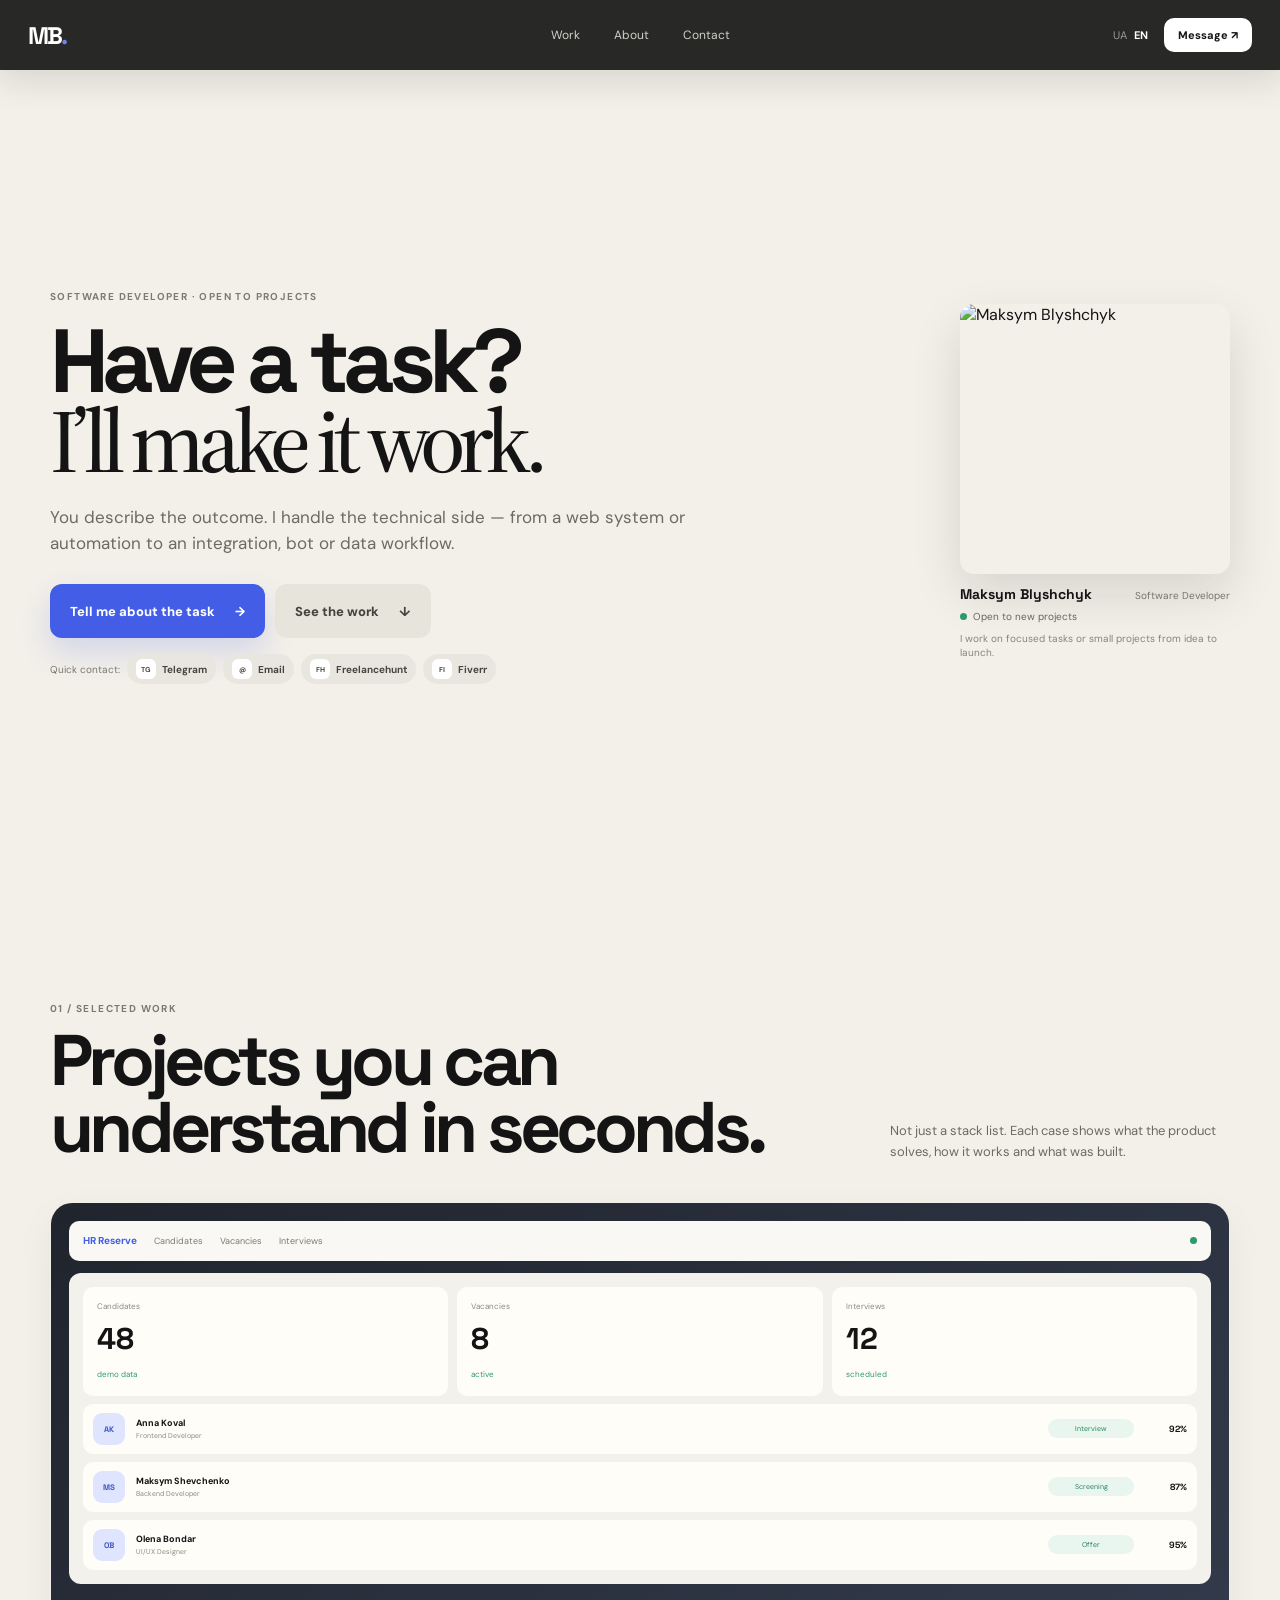
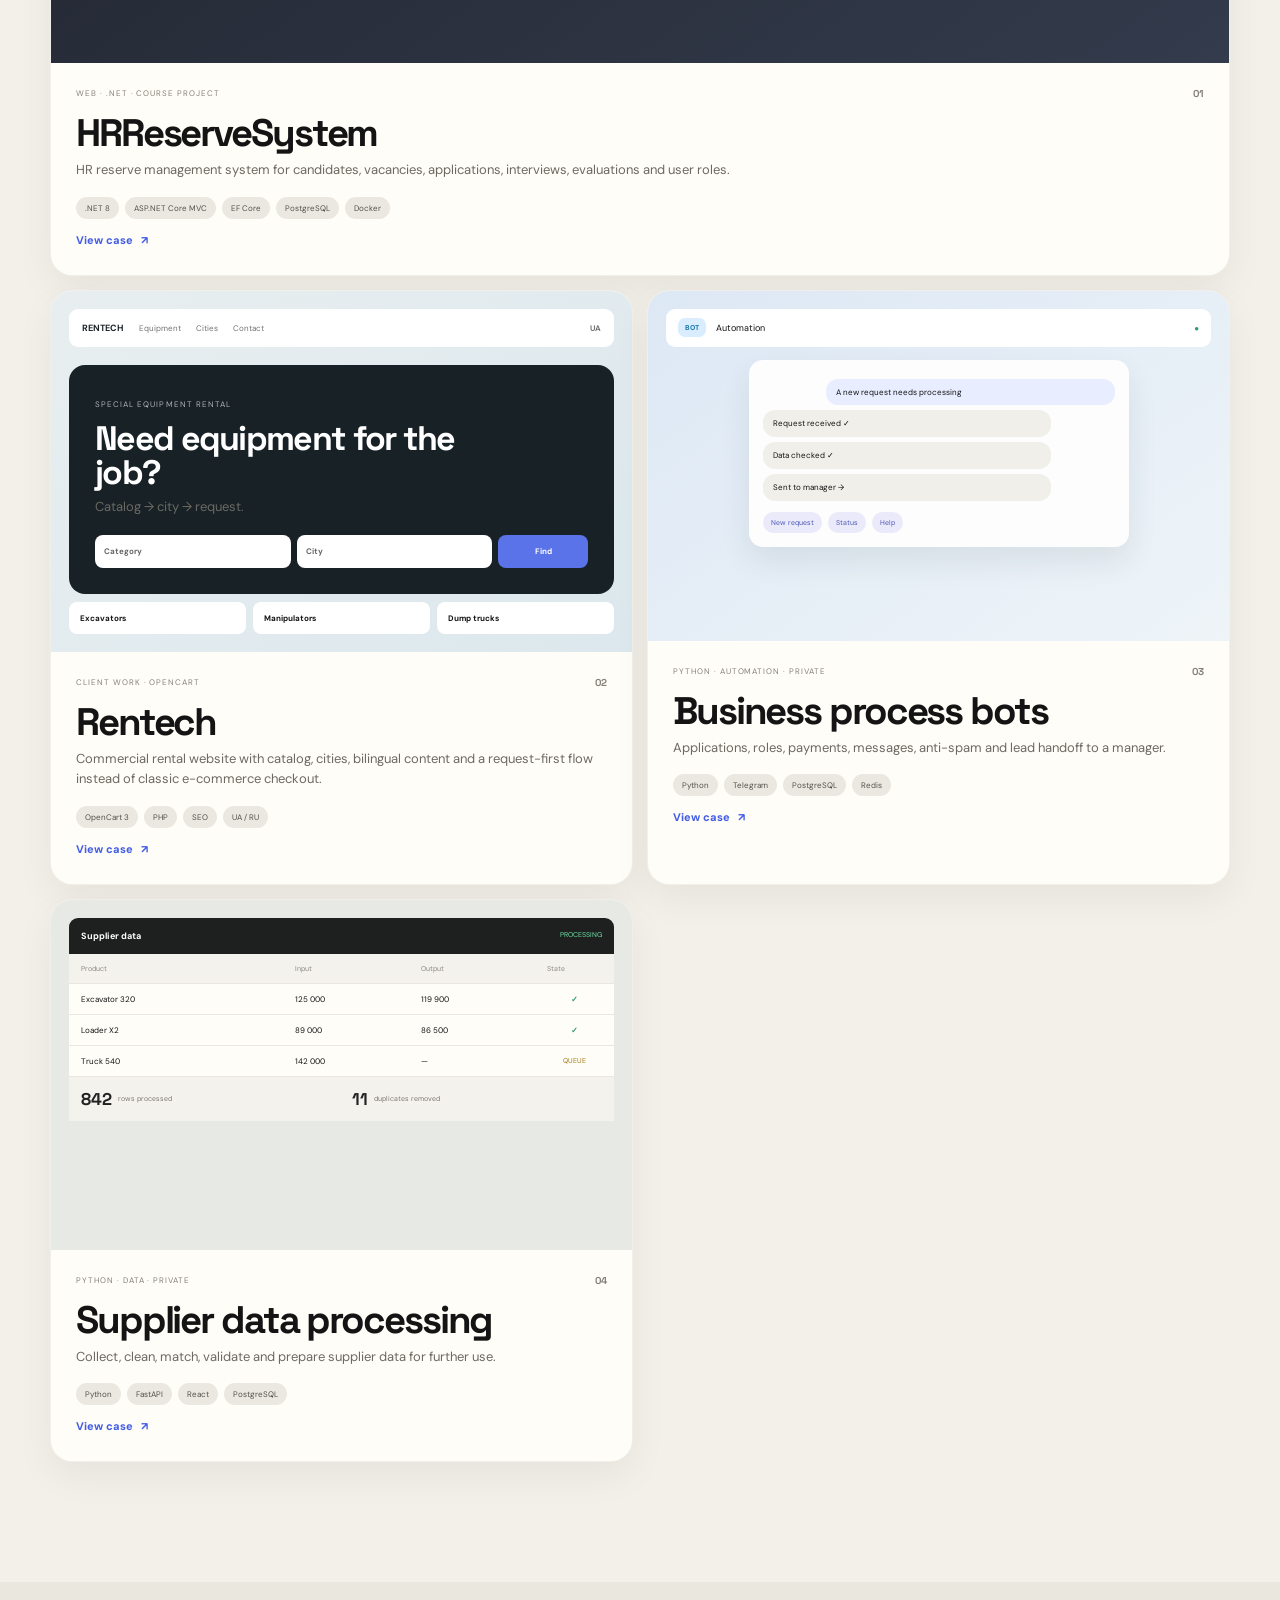
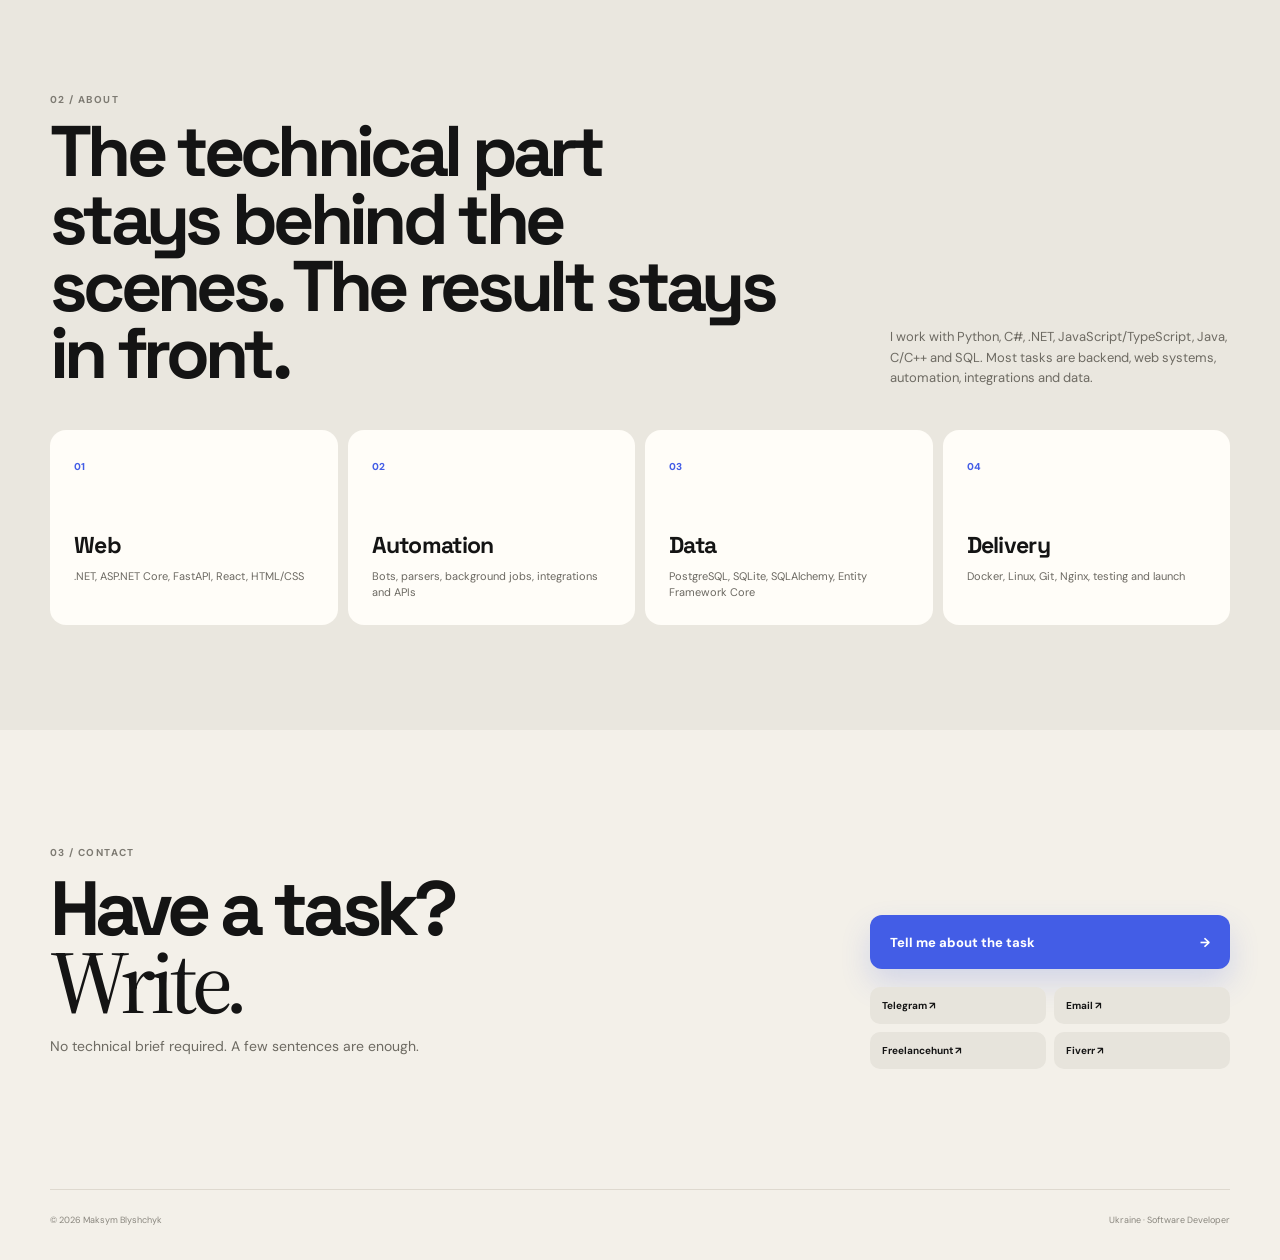
==== commit 0bd0d45c: "Rebuild portfolio around selected work and case studies" ====
--- a/en/index.html
+++ b/en/index.html
@@ -1,31 +1 @@
-<!doctype html>
-<html lang="en">
-<head>
-<meta charset="utf-8"><meta name="viewport" content="width=device-width,initial-scale=1">
-<meta name="description" content="Maksym Blyshchyk — software developer. Web systems, automation, integrations, bots and data solutions.">
-<title>Maksym Blyshchyk — Software Developer</title>
-<link rel="canonical" href="https://noobitafk.github.io/en/">
-<link rel="alternate" hreflang="uk" href="/">
-<link rel="alternate" hreflang="en" href="/en/">
-<link rel="preconnect" href="https://fonts.googleapis.com"><link rel="preconnect" href="https://fonts.gstatic.com" crossorigin>
-<link href="https://fonts.googleapis.com/css2?family=DM+Sans:wght@400;500;600;700&family=Space+Grotesk:wght@500;600;700&display=swap" rel="stylesheet">
-<link rel="stylesheet" href="/styles.css">
-</head>
-<body>
-<header class="site-header"><a class="logo" href="#top">MB<span>.</span></a><nav><a href="#work">Work</a><a href="#services">What I do</a><a href="#about">About</a><a href="#contact">Contact</a></nav><div class="header-actions"><span class="lang"><a href="/">UA</a><b>EN</b></span><button class="header-cta contact-open">Message ↗</button><button class="menu-toggle" aria-label="Open menu">☰</button></div></header>
-<main id="top">
-<section class="hero wrap"><div class="hero-copy"><span class="eyebrow">SOFTWARE DEVELOPER · OPEN TO PROJECTS</span><h1>Have a task?<br><em>I’ll make it work.</em></h1><p class="hero-text">I build web systems, automation, integrations, bots and data tools. You do not need to know the technology — just describe the result you need.</p><div class="hero-actions"><button class="btn btn-primary contact-open">Tell me about the task <span>→</span></button><a class="btn btn-quiet" href="#work">See the work <span>↓</span></a></div><div class="quick-links"><span>Quick contact:</span><button class="chip contact-open"><b class="brand tg">TG</b>Telegram</button><a class="chip" href="https://freelancehunt.com/ua/showcase/work/freelance-helper-telegram-bot-dlya/2046690.html" target="_blank" rel="noreferrer"><b class="brand fh">FH</b>Freelancehunt</a><a class="chip" href="https://www.fiverr.com/enotik_" target="_blank" rel="noreferrer"><b class="brand fi">fi</b>Fiverr</a><a class="chip" href="mailto:maks2006bl@gmail.com"><b class="brand mail">@</b>Email</a></div></div><aside class="profile"><img src="https://avatars.githubusercontent.com/u/61797448?v=4" alt="Maksym Blyshchyk"><div class="profile-line"><strong>Maksym Blyshchyk</strong><span>Software Developer</span></div><div class="availability"><i></i>Open to new projects</div><div class="profile-note">Available for focused tasks and small projects from idea to launch.</div></aside></section>
-<section class="work wrap" id="work"><div class="section-head"><div><span class="kicker">01 / SELECTED WORK</span><h2>Projects worth seeing.</h2></div><p>Not just a tech list. Open a case to see what it does, why it exists and how it is built.</p></div><div class="project-grid">
-<article class="project-card project-large" data-project="hr"><div class="project-visual visual-hr"><div class="mock-top"><b>HR</b><span>Candidates</span><span>Vacancies</span><span>Interviews</span><i></i></div><div class="mock-kpis"><div><small>Candidates</small><strong>48</strong><em>+12% this month</em></div><div><small>Vacancies</small><strong>8</strong><em>3 priority roles</em></div><div><small>Interviews</small><strong>12</strong><em>5 today</em></div></div><div class="mock-table"><span>Anna Koval</span><b>Frontend Developer</b><i>Interview</i><span>92%</span></div><div class="mock-table"><span>Maksym Shevchenko</span><b>Backend Developer</b><i>Review</i><span>87%</span></div><div class="mock-table"><span>Olena Bondar</span><b>UI/UX Designer</b><i>Offer</i><span>95%</span></div></div><div class="project-body"><div class="project-meta"><span>WEB · .NET · COURSE PROJECT</span><b>01</b></div><h3>HRReserveSystem</h3><p>HR management system covering candidates, vacancies, applications, interviews, scores and user roles in one workflow.</p><div class="tags"><span>.NET 8</span><span>ASP.NET Core MVC</span><span>PostgreSQL</span><span>Docker</span></div><button class="project-open">Open case <span>↗</span></button></div></article>
-<article class="project-card" data-project="rentech"><div class="project-visual visual-shop"><div class="shop-nav"><b>RENTECH</b><span>Services</span><span>Equipment</span><span>Cities</span><strong>UA</strong></div><div class="shop-hero"><small>HEAVY EQUIPMENT RENTAL</small><h4>Equipment for the job</h4><p>Find a machine and send a rental request without unnecessary steps.</p><div class="shop-filter"><span>Category</span><span>City</span><button>Search</button></div></div><div class="shop-cards"><b>Excavators</b><b>Loaders</b><b>Dump trucks</b></div></div><div class="project-body"><div class="project-meta"><span>WEB · OPENCART · COMMERCIAL</span><b>02</b></div><h3>Rentech</h3><p>Commercial rental site with equipment catalogue, cities, bilingual content and a request flow instead of a classic e-commerce checkout.</p><div class="tags"><span>OpenCart 3</span><span>PHP</span><span>SEO</span><span>UA / RU</span></div><button class="project-open">Open case <span>↗</span></button></div></article>
-<article class="project-card" data-project="automation"><div class="project-visual visual-bot"><div class="bot-head"><b>BOT</b><span>Automation</span><i>●</i></div><div class="bot-chat"><div class="msg client">We received a new request</div><div class="msg system">Request received</div><div class="msg system">Data check ✓</div><div class="msg system">Sent to manager →</div><div class="bot-actions"><button>New request</button><button>Status</button><button>Help</button></div></div></div><div class="project-body"><div class="project-meta"><span>PYTHON · AUTOMATION · PRIVATE</span><b>03</b></div><h3>Business process bots</h3><p>Automation for requests, roles, payments, notifications, anti-spam and lead handoff to a manager.</p><div class="tags"><span>Python</span><span>Telegram</span><span>PostgreSQL</span><span>Redis</span></div><button class="project-open">Open case <span>↗</span></button></div></article>
-<article class="project-card" data-project="data"><div class="project-visual visual-data"><div class="data-head"><span>SupplierSync</span><i>RUNNING</i></div><div class="data-row header"><span>Product</span><span>Old price</span><span>New price</span><span>Status</span></div><div class="data-row"><span>Excavator 320</span><span>125,000</span><span>119,900</span><b>✓</b></div><div class="data-row"><span>Loader X2</span><span>89,000</span><span>86,500</span><b>✓</b></div><div class="data-row"><span>Truck 540</span><span>142,000</span><span>—</span><i>QUEUE</i></div><div class="data-footer"><strong>842</strong><span>rows processed</span><strong>11</strong><span>duplicates removed</span></div></div><div class="project-body"><div class="project-meta"><span>PYTHON · DATA · PRIVATE</span><b>04</b></div><h3>Price & data processing</h3><p>Collection, cleanup, product matching, validation and preparation of ready-to-use exports.</p><div class="tags"><span>Python</span><span>FastAPI</span><span>React</span><span>PostgreSQL</span></div><button class="project-open">Open case <span>↗</span></button></div></article>
-</div></section>
-<section class="services" id="services"><div class="wrap"><div class="section-head"><div><span class="kicker">02 / WHAT I DO</span><h2>What I can build.</h2></div><p>From a focused feature to a small product. The solution follows the problem, not the other way around.</p></div><div class="service-grid"><div><b>01</b><h3>Web system</h3><p>Client area, CRM, admin panel or internal service.</p></div><div><b>02</b><h3>Automation</h3><p>Remove repetitive manual work and routine actions.</p></div><div><b>03</b><h3>Integrations</h3><p>Connect APIs, websites, CRMs, spreadsheets and services.</p></div><div><b>04</b><h3>Data & parsing</h3><p>Collect, clean, validate and prepare data.</p></div></div></div></section>
-<section class="about wrap" id="about"><div class="about-main"><span class="kicker">03 / ABOUT</span><h2>I build software around the person who has to use it.</h2><p>I work with Python, C#, .NET, JavaScript/TypeScript, Java, C/C++, SQL and modern web tooling. Most of my work sits around backend, automation, integrations, data and internal systems.</p></div><div class="about-side"><div><span>Languages</span><strong>Python · C# · Java · JS/TS · C/C++ · SQL</strong></div><div><span>Web</span><strong>.NET · ASP.NET Core · FastAPI · React</strong></div><div><span>Delivery</span><strong>PostgreSQL · Docker · Linux · Git</strong></div></div></section>
-<section class="contact wrap" id="contact"><div><span class="kicker">04 / CONTACT</span><h2>Have a task?<br><em>Tell me.</em></h2><p>A few words are enough. I will ask the questions that matter next.</p></div><div class="contact-panel"><button class="btn btn-primary contact-open">Tell me about the task <span>→</span></button><div class="contact-small"><a href="https://t.me/MaksBlischik" target="_blank" rel="noreferrer">Telegram ↗</a><a href="mailto:maks2006bl@gmail.com">Email ↗</a><a href="https://freelancehunt.com/ua/showcase/work/freelance-helper-telegram-bot-dlya/2046690.html" target="_blank" rel="noreferrer">Freelancehunt ↗</a><a href="https://www.fiverr.com/enotik_" target="_blank" rel="noreferrer">Fiverr ↗</a></div></div></section>
-</main><footer class="wrap"><span>© 2026 Maksym Blyshchyk</span><span>Ukraine · Software Developer</span></footer>
-<div class="project-modal" id="projectModal" aria-hidden="true"><div class="modal-backdrop modal-close"></div><div class="project-dialog"><button class="modal-x modal-close" aria-label="Close">×</button><div class="modal-visual" id="modalVisual"></div><div class="modal-content"><span class="kicker" id="modalType"></span><h2 id="modalTitle"></h2><p id="modalText"></p><div class="modal-grid"><div><span>Built</span><strong id="modalBuilt"></strong></div><div><span>Stack</span><strong id="modalStack"></strong></div></div><div class="modal-actions" id="modalActions"></div></div></div></div>
-<div class="contact-modal" id="contactModal" aria-hidden="true"><div class="modal-backdrop modal-close"></div><div class="contact-dialog"><button class="modal-x modal-close" aria-label="Close">×</button><span class="kicker">CONTACT</span><h2>Tell me what you need.</h2><p>No technical brief required. Describe the result in your own words.</p><textarea id="message" placeholder="For example: I need a bot for collecting applications…"></textarea><div class="send-grid"><button class="send-btn" data-channel="telegram"><b class="brand tg">TG</b><span><strong>Telegram</strong><small>Open the chat with your text ready</small></span>→</button><button class="send-btn" data-channel="email"><b class="brand mail">@</b><span><strong>Email</strong><small>Open an email with your text ready</small></span>→</button></div><div class="dialog-links"><a href="https://freelancehunt.com/ua/showcase/work/freelance-helper-telegram-bot-dlya/2046690.html" target="_blank" rel="noreferrer">Freelancehunt ↗</a><a href="https://www.fiverr.com/enotik_" target="_blank" rel="noreferrer">Fiverr ↗</a></div></div></div>
-<script src="/script.js"></script>
-</body></html>+<!doctype html><html lang="en"><head><meta charset="utf-8"><meta name="viewport" content="width=device-width,initial-scale=1"><meta name="description" content="Maksym Blyshchyk — Software Developer. Web systems, automation, integrations, bots and data."><title>Maksym Blyshchyk — Software Developer</title><link rel="canonical" href="https://noobitafk.github.io/en/"><link rel="alternate" hreflang="uk" href="/"><link rel="alternate" hreflang="en" href="/en/"><link rel="preconnect" href="https://fonts.googleapis.com"><link rel="preconnect" href="https://fonts.gstatic.com" crossorigin><link href="https://fonts.googleapis.com/css2?family=DM+Sans:wght@400;500;600;700&family=Space+Grotesk:wght@500;600;700&family=Source+Serif+4:ital,opsz,wght@1,8..60,500&display=swap" rel="stylesheet"><link rel="stylesheet" href="/styles.css"></head><body><header class="topbar"><a class="brandmark" href="#top">MB<span>.</span></a><nav><a href="#work">Work</a><a href="#about">About</a><a href="#contact">Contact</a></nav><div class="top-actions"><span class="language"><a href="/">UA</a><b>EN</b></span><button class="top-cta" data-contact>Message ↗</button><button class="menu" aria-label="Menu">☰</button></div></header><div class="mobile-nav"><a href="#work">Work</a><a href="#about">About</a><a href="#contact">Contact</a><a href="/">Українська</a></div><main id="top"><section class="hero wrap"><div class="hero-copy"><p class="eyebrow">SOFTWARE DEVELOPER · OPEN TO PROJECTS</p><h1>Have a task?<br><em>I’ll make it work.</em></h1><p class="hero-lead">You describe the outcome. I handle the technical side — from a web system or automation to an integration, bot or data workflow.</p><div class="hero-actions"><button class="btn primary" data-contact>Tell me about the task <span>→</span></button><a class="btn secondary" href="#work">See the work <span>↓</span></a></div><div class="contact-row"><span>Quick contact:</span><button class="mini-contact" data-contact><b>TG</b>Telegram</button><a class="mini-contact" href="mailto:maks2006bl@gmail.com"><b>@</b>Email</a><a class="mini-contact" href="https://freelancehunt.com/ua/showcase/work/freelance-helper-telegram-bot-dlya/2046690.html" target="_blank" rel="noreferrer"><b>FH</b>Freelancehunt</a><a class="mini-contact" href="https://www.fiverr.com/enotik_" target="_blank" rel="noreferrer"><b>FI</b>Fiverr</a></div></div><aside class="profile"><img src="https://avatars.githubusercontent.com/u/61797448?v=4" alt="Maksym Blyshchyk"><div class="profile-name"><strong>Maksym Blyshchyk</strong><span>Software Developer</span></div><div class="availability"><i></i>Open to new projects</div><p>I work on focused tasks or small projects from idea to launch.</p></aside></section><section class="work wrap" id="work"><div class="section-intro"><div><span class="eyebrow">01 / SELECTED WORK</span><h2>Projects you can understand in seconds.</h2></div><p>Not just a stack list. Each case shows what the product solves, how it works and what was built.</p></div><div class="work-grid"><article class="project project-featured" data-project="hr"><div class="project-screen screen-hr"><div class="screen-top"><b>HR Reserve</b><span>Candidates</span><span>Vacancies</span><span>Interviews</span><i></i></div><div class="screen-body"><div class="metric-row"><div><small>Candidates</small><strong>48</strong><em>demo data</em></div><div><small>Vacancies</small><strong>8</strong><em>active</em></div><div><small>Interviews</small><strong>12</strong><em>scheduled</em></div></div><div class="candidate-row"><span class="avatar">AK</span><div><b>Anna Koval</b><small>Frontend Developer</small></div><em>Interview</em><strong>92%</strong></div><div class="candidate-row"><span class="avatar">MS</span><div><b>Maksym Shevchenko</b><small>Backend Developer</small></div><em>Screening</em><strong>87%</strong></div><div class="candidate-row"><span class="avatar">OB</span><div><b>Olena Bondar</b><small>UI/UX Designer</small></div><em>Offer</em><strong>95%</strong></div></div></div><div class="project-info"><div class="project-meta"><span>WEB · .NET · COURSE PROJECT</span><b>01</b></div><h3>HRReserveSystem</h3><p>HR reserve management system for candidates, vacancies, applications, interviews, evaluations and user roles.</p><div class="tags"><span>.NET 8</span><span>ASP.NET Core MVC</span><span>EF Core</span><span>PostgreSQL</span><span>Docker</span></div><button class="project-link">View case <span>↗</span></button></div></article><article class="project" data-project="rentech"><div class="project-screen screen-rent"><div class="rent-nav"><b>RENTECH</b><span>Equipment</span><span>Cities</span><span>Contact</span><strong>UA</strong></div><div class="rent-copy"><small>SPECIAL EQUIPMENT RENTAL</small><h4>Need equipment for the job?</h4><p>Catalog → city → request.</p><div class="rent-controls"><i>Category</i><i>City</i><button>Find</button></div></div><div class="rent-cards"><b>Excavators</b><b>Manipulators</b><b>Dump trucks</b></div></div><div class="project-info"><div class="project-meta"><span>CLIENT WORK · OPENCART</span><b>02</b></div><h3>Rentech</h3><p>Commercial rental website with catalog, cities, bilingual content and a request-first flow instead of classic e-commerce checkout.</p><div class="tags"><span>OpenCart 3</span><span>PHP</span><span>SEO</span><span>UA / RU</span></div><button class="project-link">View case <span>↗</span></button></div></article><article class="project" data-project="bot"><div class="project-screen screen-bot"><div class="bot-top"><b>BOT</b><span>Automation</span><i>●</i></div><div class="chat"><div class="bubble client">A new request needs processing</div><div class="bubble system">Request received ✓</div><div class="bubble system">Data checked ✓</div><div class="bubble system">Sent to manager →</div><div class="bot-buttons"><button>New request</button><button>Status</button><button>Help</button></div></div></div><div class="project-info"><div class="project-meta"><span>PYTHON · AUTOMATION · PRIVATE</span><b>03</b></div><h3>Business process bots</h3><p>Applications, roles, payments, messages, anti-spam and lead handoff to a manager.</p><div class="tags"><span>Python</span><span>Telegram</span><span>PostgreSQL</span><span>Redis</span></div><button class="project-link">View case <span>↗</span></button></div></article><article class="project" data-project="data"><div class="project-screen screen-data"><div class="data-head"><b>Supplier data</b><i>PROCESSING</i></div><div class="data-line head"><span>Product</span><span>Input</span><span>Output</span><span>State</span></div><div class="data-line"><span>Excavator 320</span><span>125 000</span><span>119 900</span><b>✓</b></div><div class="data-line"><span>Loader X2</span><span>89 000</span><span>86 500</span><b>✓</b></div><div class="data-line"><span>Truck 540</span><span>142 000</span><span>—</span><i>QUEUE</i></div><div class="data-foot"><strong>842</strong><span>rows processed</span><strong>11</strong><span>duplicates removed</span></div></div><div class="project-info"><div class="project-meta"><span>PYTHON · DATA · PRIVATE</span><b>04</b></div><h3>Supplier data processing</h3><p>Collect, clean, match, validate and prepare supplier data for further use.</p><div class="tags"><span>Python</span><span>FastAPI</span><span>React</span><span>PostgreSQL</span></div><button class="project-link">View case <span>↗</span></button></div></article></div></section><section class="capabilities" id="about"><div class="wrap"><div class="section-intro compact"><div><span class="eyebrow">02 / ABOUT</span><h2>The technical part stays behind the scenes. The result stays in front.</h2></div><p>I work with Python, C#, .NET, JavaScript/TypeScript, Java, C/C++ and SQL. Most tasks are backend, web systems, automation, integrations and data.</p></div><div class="cap-grid"><div><span>01</span><h3>Web</h3><p>.NET, ASP.NET Core, FastAPI, React, HTML/CSS</p></div><div><span>02</span><h3>Automation</h3><p>Bots, parsers, background jobs, integrations and APIs</p></div><div><span>03</span><h3>Data</h3><p>PostgreSQL, SQLite, SQLAlchemy, Entity Framework Core</p></div><div><span>04</span><h3>Delivery</h3><p>Docker, Linux, Git, Nginx, testing and launch</p></div></div></div></section><section class="contact wrap" id="contact"><div><span class="eyebrow">03 / CONTACT</span><h2>Have a task?<br><em>Write.</em></h2><p>No technical brief required. A few sentences are enough.</p></div><div class="contact-box"><button class="btn primary" data-contact>Tell me about the task <span>→</span></button><div class="contact-links"><a href="https://t.me/MaksBlischik" target="_blank" rel="noreferrer">Telegram ↗</a><a href="mailto:maks2006bl@gmail.com">Email ↗</a><a href="https://freelancehunt.com/ua/showcase/work/freelance-helper-telegram-bot-dlya/2046690.html" target="_blank" rel="noreferrer">Freelancehunt ↗</a><a href="https://www.fiverr.com/enotik_" target="_blank" rel="noreferrer">Fiverr ↗</a></div></div></section></main><footer class="wrap"><span>© 2026 Maksym Blyshchyk</span><span>Ukraine · Software Developer</span></footer><div class="modal" id="projectModal" aria-hidden="true"><div class="modal-bg modal-close"></div><div class="project-dialog"><button class="x modal-close" aria-label="Close">×</button><div id="projectModalContent"></div></div></div><div class="modal" id="contactModal" aria-hidden="true"><div class="modal-bg modal-close"></div><div class="contact-dialog"><button class="x modal-close" aria-label="Close">×</button><span class="eyebrow">CONTACT</span><h2>Tell me what you need.</h2><p>Describe the result in your own words.</p><textarea id="message" placeholder="For example: I need a Telegram bot for collecting applications…"></textarea><div class="send-grid"><button class="send-btn" data-channel="telegram"><b>TG</b><span><strong>Telegram</strong><small>Open the chat with your text ready</small></span>→</button><button class="send-btn" data-channel="email"><b>@</b><span><strong>Email</strong><small>Open an email with your text ready</small></span>→</button></div><div class="dialog-links"><a href="https://freelancehunt.com/ua/showcase/work/freelance-helper-telegram-bot-dlya/2046690.html" target="_blank" rel="noreferrer">Freelancehunt ↗</a><a href="https://www.fiverr.com/enotik_" target="_blank" rel="noreferrer">Fiverr ↗</a></div></div></div><script src="/script.js"></script></body></html>
--- a/styles.css
+++ b/styles.css
@@ -1 +1 @@
-*{box-sizing:border-box}html{scroll-behavior:smooth;scroll-padding-top:90px}body{margin:0;min-width:320px;background:#f4f1eb;color:#151515;font-family:'DM Sans',Arial,sans-serif;-webkit-font-smoothing:antialiased}body:before{content:"";position:fixed;inset:0;z-index:-2;pointer-events:none;background:radial-gradient(circle at 80% 8%,rgba(63,94,232,.09),transparent 24%),radial-gradient(circle at 8% 42%,rgba(118,88,232,.055),transparent 22%)}a{text-decoration:none;color:inherit}button{font:inherit}.site-header{position:sticky;top:0;z-index:50;width:100%;height:72px;padding:0 clamp(18px,4vw,58px);display:grid;grid-template-columns:1fr auto 1fr;align-items:center;background:rgba(31,31,29,.94);color:#f8f7f2;backdrop-filter:blur(18px);box-shadow:0 8px 30px rgba(15,15,14,.12)}.logo{font:700 25px/1 'Space Grotesk',sans-serif;letter-spacing:-.08em}.logo span{color:#6c80ee}.site-header nav{display:flex;gap:32px;font-size:12px}.site-header nav a{color:#d8d7d1;transition:color .18s}.site-header nav a:hover{color:#fff}.header-actions{justify-self:end;display:flex;align-items:center;gap:18px;font-size:11px}.lang{display:flex;gap:8px}.lang b{color:#fff}.lang a{color:#aaa9a2}.header-cta{border:0;background:#fff;color:#151515;padding:9px 13px;border-radius:10px;font-weight:800;cursor:pointer}.hero{width:min(calc(100% - 44px),1240px);min-height:calc(100svh - 72px);margin:auto;display:grid;grid-template-columns:minmax(0,1.45fr) 310px;gap:76px;align-items:center;padding:65px 0 72px}.hero-copy{padding-top:10px}.eyebrow,.kicker,.case-type,.mini-label{font:700 10px/1.2 'DM Sans',sans-serif;letter-spacing:.13em;text-transform:uppercase;color:#7d7b73}.hero h1{margin:18px 0 24px;max-width:900px;font:700 clamp(55px,6.7vw,96px)/.9 'Space Grotesk',sans-serif;letter-spacing:-.072em}.hero h1 em,.final-cta h2 em{font-style:normal;font-weight:500;font-family:Georgia,'Times New Roman',serif}.hero-text{max-width:650px;margin:0;color:#6b6961;font-size:17px;line-height:1.58}.hero-actions{display:flex;gap:10px;margin-top:28px}.btn{display:inline-flex;align-items:center;justify-content:space-between;gap:18px;min-height:52px;padding:0 18px;border-radius:12px;font-size:13px;font-weight:800;border:0;cursor:pointer;transition:transform .18s,box-shadow .18s,background .18s}.btn-primary{background:#3f5ee8;color:#fff;box-shadow:0 12px 28px rgba(63,94,232,.18)}.btn-primary:hover{background:#2f49cf;transform:translateY(-2px)}.btn-quiet{background:#ebe9e3;color:#484740}.btn-quiet:hover{background:#e3e0d8;transform:translateY(-2px)}.quick-links{display:flex;flex-wrap:wrap;align-items:center;gap:7px;margin-top:16px;color:#77766f;font-size:10px}.quick-links>a{display:inline-flex;align-items:center;gap:6px;padding:6px 9px;background:#ebe8e1;border-radius:999px;color:#4a4944;font-size:10px;font-weight:700;transition:transform .18s,background .18s}.quick-links>a:hover{background:#fff;transform:translateY(-2px)}.brand{display:inline-grid;place-items:center;flex:0 0 20px;width:20px;height:20px;border-radius:6px;font-size:7px;font-weight:800}.tg{background:#d9edff;color:#1685c4}.fh{background:#f4e7ff;color:#7650b8}.fi{background:#dcf5e8;color:#23835c}.mail{background:#ffe6de;color:#ab4b3e}.gh{background:#e9e9e7;color:#333}.profile-card{max-width:310px;justify-self:end}.profile-card img{display:block;width:100%;aspect-ratio:1/1.08;object-fit:cover;object-position:center;border-radius:16px;box-shadow:0 20px 50px rgba(20,20,16,.12)}.profile-meta{display:flex;justify-content:space-between;gap:10px;align-items:baseline;padding:11px 0 7px}.profile-meta strong{font:700 15px 'Space Grotesk',sans-serif}.profile-meta span{font-size:11px;color:#75736d}.availability{font-size:11px;color:#6c6a63;display:flex;align-items:center;gap:6px}.dot{width:7px;height:7px;border-radius:50%;background:#2b9b69;display:inline-block}.rating-row{display:flex;justify-content:space-between;align-items:center;padding-top:11px;margin-top:10px;border-top:1px solid #ddd8ce;font-size:10px;color:#77756e}.stars{color:#c99418;letter-spacing:2px;font-size:16px;cursor:pointer}.contact-strip{width:min(calc(100% - 44px),1240px);margin:auto;display:grid;grid-template-columns:270px 1fr;background:#fffdf8;border-radius:18px;box-shadow:0 16px 44px rgba(20,20,16,.06);overflow:hidden}.contact-strip>div:first-child{padding:24px;border-right:1px solid #ece7dd;display:flex;flex-direction:column;justify-content:center;gap:7px}.contact-strip strong{font:700 19px/1.1 'Space Grotesk',sans-serif}.contact-platforms{display:grid;grid-template-columns:repeat(4,1fr)}.platform-card{border:0;border-right:1px solid #ece7dd;background:transparent;display:grid;grid-template-columns:35px 1fr 15px;gap:10px;align-items:center;padding:20px 16px;text-align:left;cursor:pointer;transition:background .18s,transform .18s}.platform-card:last-child{border-right:0}.platform-card:hover{background:#f9f7f2;transform:translateY(-2px)}.platform-card span{display:grid;gap:2px}.platform-card strong{font-size:12px}.platform-card small{font-size:9px;color:#85837c}.platform-card i{font-style:normal;color:#87857f}.section,.section-soft{width:min(calc(100% - 44px),1240px);margin:auto;padding:118px 0}.section-soft{width:100%;max-width:none;padding-left:max(22px,calc((100vw - 1240px)/2));padding-right:max(22px,calc((100vw - 1240px)/2));background:#ebe8e1}.section-intro{max-width:760px;margin-bottom:42px}.section-intro h2{margin:12px 0 14px;font:700 clamp(42px,5vw,70px)/.95 'Space Grotesk',sans-serif;letter-spacing:-.06em}.section-intro p{margin:0;color:#6c6a63;max-width:620px;font-size:15px;line-height:1.6}.process-grid{display:grid;grid-template-columns:repeat(3,1fr);gap:12px}.process-grid article{min-height:220px;padding:24px;border-radius:18px;background:#fffdf8;display:flex;flex-direction:column;justify-content:space-between;box-shadow:0 12px 30px rgba(20,20,16,.045);transition:transform .2s,box-shadow .2s}.process-grid article:hover{transform:translateY(-4px);box-shadow:0 18px 38px rgba(20,20,16,.08)}.step,.service-grid article>span{font:700 11px/1 'DM Sans',sans-serif;color:#3f5ee8}.process-grid h3{margin:50px 0 10px;font:700 24px/1.02 'Space Grotesk',sans-serif;letter-spacing:-.03em}.process-grid p{margin:0;color:#6d6b64;font-size:13px;line-height:1.55;max-width:280px}.work{padding-top:125px}.work-intro{display:flex;align-items:end;justify-content:space-between;gap:40px;max-width:none}.work-intro p{max-width:340px}.project-list{display:grid;gap:12px}.case{border-radius:22px;background:#fffdf8;box-shadow:0 13px 34px rgba(20,20,16,.045);overflow:hidden}.case summary{list-style:none;cursor:pointer;display:flex;align-items:center;justify-content:space-between;gap:25px;padding:28px 30px}.case summary::-webkit-details-marker{display:none}.case-title{display:grid;grid-template-columns:42px minmax(0,1fr);gap:20px;align-items:start}.case-num{font:700 11px 'DM Sans',sans-serif;color:#85827b;padding-top:5px}.case h3{margin:8px 0 8px;font:700 clamp(28px,3.6vw,50px)/.96 'Space Grotesk',sans-serif;letter-spacing:-.055em}.case p{margin:0;color:#6d6b64;font-size:15px}.case-toggle{width:42px;height:42px;border-radius:50%;display:grid;place-items:center;background:#ebe9e3;color:#34332f;font-size:19px;transition:transform .2s,background .2s}.case[open] .case-toggle{transform:rotate(90deg);background:#dfe5ff;color:#3f5ee8}.case-body{padding:0 30px 30px;display:grid;gap:18px}.preview{border-radius:16px;background:#f2efe7;min-height:160px;padding:16px;display:flex;align-items:center;justify-content:center}.preview-hr{display:block}.preview-bar{height:34px;display:flex;align-items:center;gap:18px;padding:0 12px;background:#fffdf8;border-radius:10px 10px 0 0;font-size:9px;color:#77756f}.preview-bar b{color:#3f5ee8}.preview-grid{display:grid;grid-template-columns:repeat(3,1fr);gap:8px;padding:12px;background:#f8f6f1}.preview-col{padding:13px;border-radius:11px;background:#fffdf8}.preview-col small,.preview-col span{display:block;color:#8a877f;font-size:9px}.preview-col b{display:block;margin:8px 0;font:700 24px 'Space Grotesk',sans-serif}.preview-flow{gap:12px;flex-wrap:wrap}.preview-flow span{padding:12px 15px;border-radius:10px;background:#fffdf8;font:700 12px 'Space Grotesk',sans-serif;box-shadow:0 8px 18px rgba(20,20,16,.06)}.preview-flow i{font-style:normal;color:#3f5ee8}.case-columns{display:grid;grid-template-columns:1fr 1fr;gap:12px}.case-columns>div{padding:18px;border-radius:14px;background:#f7f5f0}.mini-label{display:block;margin-bottom:8px;font-size:9px}.case-columns p{font-size:13px;line-height:1.55;color:#5f5d57}.case-footer{display:flex;align-items:center;justify-content:space-between;gap:18px}.tags{display:flex;flex-wrap:wrap;gap:6px}.tags span{padding:6px 9px;border-radius:999px;background:#ece9e1;font:9px 'DM Sans',sans-serif;color:#55534e}.case-link{font-size:12px;font-weight:800;color:#3f5ee8}.compact-case h3{font-size:30px}.compact-case .case-body{padding-top:0}.services.section-soft{padding-top:110px;padding-bottom:110px}.service-grid{display:grid;grid-template-columns:repeat(4,1fr);gap:12px}.service-grid article{min-height:220px;padding:24px;border-radius:18px;background:#fffdf8;box-shadow:0 12px 30px rgba(20,20,16,.04);transition:transform .2s}.service-grid article:hover{transform:translateY(-4px)}.service-grid h3{margin:55px 0 10px;font:700 21px/1.05 'Space Grotesk',sans-serif}.service-grid p{margin:0;font-size:12px;line-height:1.55;color:#6b6962}.stack{padding-top:115px}.stack-grid{display:grid;grid-template-columns:repeat(3,1fr);gap:12px}.stack-grid>div{padding:24px;border-radius:18px;background:#fffdf8;box-shadow:0 10px 28px rgba(20,20,16,.035)}.stack-grid>div>span{font:700 10px/1 'DM Sans',sans-serif;letter-spacing:.08em;text-transform:uppercase;color:#77756e}.stack-grid p{margin:18px 0 0;font:13px/1.9 'DM Sans',sans-serif;color:#68665f}.final-cta{width:100%;margin-top:30px;padding:90px max(22px,calc((100vw - 1240px)/2));background:#171716;color:#fff;display:flex;align-items:end;justify-content:space-between;gap:50px}.final-cta h2{margin:12px 0 14px;font:700 clamp(55px,6.2vw,94px)/.88 'Space Grotesk',sans-serif;letter-spacing:-.07em}.final-cta p{margin:0;color:#adada7}.btn-light{background:#fff;color:#171716;min-width:230px}.btn-light:hover{background:#3f5ee8;color:#fff;transform:translateY(-2px)}footer{width:min(calc(100% - 44px),1240px);margin:auto;padding:28px 0 40px;display:flex;justify-content:space-between;color:#7b7972;font-size:10px}.modal{display:none;position:fixed;inset:0;z-index:100}.modal.open{display:block}.backdrop{position:absolute;inset:0;background:rgba(15,15,14,.58);backdrop-filter:blur(7px)}.dialog{position:absolute;left:50%;top:50%;transform:translate(-50%,-50%);width:min(92vw,600px);max-height:88svh;overflow:auto;background:#fffdf8;border-radius:22px;padding:30px;box-shadow:0 30px 100px rgba(0,0,0,.25)}.dialog-close{position:absolute;top:13px;right:13px;width:36px;height:36px;border:0;border-radius:10px;background:#ece9e3;font-size:22px;cursor:pointer}.dialog h2{margin:12px 0;font:700 42px/.95 'Space Grotesk',sans-serif;letter-spacing:-.055em}.dialog-intro{margin:0 0 18px;color:#6d6b64;font-size:13px;line-height:1.55}.dialog textarea{width:100%;resize:vertical;min-height:120px;border:0;border-radius:14px;background:#f0eee8;padding:14px 15px;font:14px/1.5 'DM Sans',sans-serif;outline:0}.dialog textarea:focus{box-shadow:0 0 0 3px rgba(63,94,232,.12)}.send-grid{display:grid;grid-template-columns:1fr 1fr;gap:10px;margin-top:12px}.send-choice{display:grid;grid-template-columns:34px 1fr 14px;gap:10px;align-items:center;border:0;border-radius:14px;background:#171716;color:#fff;padding:13px;text-align:left;cursor:pointer;transition:transform .18s,background .18s}.send-choice:hover{transform:translateY(-2px);background:#272723}.send-choice span{display:grid;gap:2px}.send-choice strong{font-size:12px}.send-choice small{font-size:9px;color:#b8b7b0}.send-choice i{font-style:normal}.dialog-alt{display:flex;align-items:center;flex-wrap:wrap;gap:8px;margin-top:16px;color:#77756e;font-size:10px}.dialog-alt a{padding:7px 10px;border-radius:999px;background:#ece9e3;color:#4b4944;font-weight:700}.mobile-cta{display:none}.reveal{opacity:0;transform:translateY(16px);transition:opacity .6s ease,transform .6s ease;transition-delay:var(--delay,0ms)}.reveal.is-visible{opacity:1;transform:none}@media(max-width:1000px){.hero{grid-template-columns:1fr 270px;gap:42px}.contact-strip{grid-template-columns:1fr}.contact-strip>div:first-child{border-right:0;border-bottom:1px solid #ece7dd}.contact-platforms{grid-template-columns:1fr 1fr}.platform-card:nth-child(2){border-right:0}.platform-card:nth-child(-n+2){border-bottom:1px solid #ece7dd}.service-grid{grid-template-columns:1fr 1fr}.process-grid{grid-template-columns:1fr}.stack-grid{grid-template-columns:1fr 1fr}.final-cta{align-items:start;flex-direction:column}.btn-light{min-width:210px}}@media(max-width:700px){.site-header{height:60px;padding:0 14px;grid-template-columns:1fr auto}.site-header nav{display:none}.header-actions{gap:10px}.header-cta{padding:8px 10px;font-size:10px}.hero{width:calc(100% - 28px);grid-template-columns:1fr;gap:30px;padding:43px 0 45px;min-height:auto}.hero h1{font-size:clamp(43px,12.9vw,60px);line-height:.93;margin:12px 0 18px}.hero-text{font-size:15px}.hero-actions{display:grid;grid-template-columns:1fr;margin-top:22px}.btn{width:100%}.quick-links{gap:6px}.quick-links>a{padding:6px 8px}.profile-card{max-width:215px;justify-self:start}.contact-strip,.section,.section-soft{width:calc(100% - 28px)}.section,.section-soft{padding:78px 0}.section-soft{padding-left:14px;padding-right:14px;width:100%}.section-intro h2{font-size:43px}.work-intro{display:block}.process-grid{gap:8px}.process-grid article{min-height:170px;padding:20px}.process-grid h3{margin:34px 0 8px;font-size:21px}.contact-platforms,.service-grid,.stack-grid{grid-template-columns:1fr}.platform-card{border-right:0!important;border-bottom:1px solid #ece7dd}.platform-card:last-child{border-bottom:0}.case summary{padding:22px 18px}.case-title{grid-template-columns:30px 1fr;gap:13px}.case h3{font-size:34px}.case p{font-size:13px}.case-toggle{width:36px;height:36px}.case-body{padding:0 18px 20px}.case-columns{grid-template-columns:1fr}.preview-grid{grid-template-columns:1fr}.preview-flow{justify-content:flex-start}.case-footer{align-items:flex-start;flex-direction:column}.compact-case h3{font-size:27px}.final-cta{padding:70px 14px;margin-top:20px}.final-cta h2{font-size:61px}.dialog{padding:22px 16px;border-radius:18px}.dialog h2{font-size:36px}.send-grid{grid-template-columns:1fr}.dialog-alt{font-size:9px}footer{width:calc(100% - 28px);display:block}footer span{display:block;margin-bottom:5px}.mobile-cta{display:block;position:fixed;left:12px;right:12px;bottom:12px;z-index:55}.mobile-cta button{width:100%;min-height:52px;border:0;border-radius:14px;background:#171716;color:#fff;font-weight:800;box-shadow:0 12px 28px rgba(0,0,0,.18)}body{padding-bottom:72px}}@media(prefers-reduced-motion:reduce){html{scroll-behavior:auto}.reveal{opacity:1;transform:none;transition:none}.case-toggle,.btn,.platform-card,.process-grid article,.service-grid article{transition:none}}
+:root{--bg:#f3f0e9;--paper:#fffdf8;--ink:#141414;--muted:#6d6a62;--line:#ded9cf;--blue:#435de6}*{box-sizing:border-box}html{scroll-behavior:smooth;scroll-padding-top:78px}body{margin:0;background:var(--bg);color:var(--ink);font-family:'DM Sans',sans-serif;-webkit-font-smoothing:antialiased}a{color:inherit;text-decoration:none}button{font:inherit}.wrap{width:min(1180px,calc(100% - 44px));margin:auto}.topbar{position:sticky;top:0;z-index:40;height:70px;padding:0 28px;display:grid;grid-template-columns:1fr auto 1fr;align-items:center;background:rgba(32,32,30,.96);color:#fff;backdrop-filter:blur(14px);box-shadow:0 10px 35px rgba(20,20,18,.13)}.brandmark{font:700 24px 'Space Grotesk';letter-spacing:-.08em}.brandmark span{color:#7283ec}.topbar nav{display:flex;gap:34px;font-size:12px;color:#d1d0ca}.topbar nav a:hover{color:#fff}.top-actions{justify-self:end;display:flex;align-items:center;gap:16px;font-size:11px}.language{display:flex;gap:7px}.language a{color:#9b9b95}.top-cta{border:0;border-radius:10px;background:#fff;color:#171715;padding:10px 14px;font-weight:800;cursor:pointer}.menu{display:none;border:0;background:transparent;color:#fff;font-size:20px}.mobile-nav{display:none}.hero{min-height:calc(100svh - 70px);display:grid;grid-template-columns:minmax(0,1fr) 270px;gap:82px;align-items:center;padding:70px 0 76px}.eyebrow{font-size:10px;letter-spacing:.14em;text-transform:uppercase;color:#7d7a72;font-weight:700}.hero h1{margin:18px 0 22px;font:700 clamp(58px,7vw,96px)/.9 'Space Grotesk';letter-spacing:-.075em;max-width:900px}.hero h1 em,.contact h2 em{font:500 clamp(58px,7vw,96px)/.9 'Source Serif 4',serif}.hero-lead{max-width:680px;font-size:17px;line-height:1.55;color:var(--muted);margin:0}.hero-actions{display:flex;gap:10px;margin-top:28px}.btn{min-height:54px;padding:0 20px;border-radius:12px;border:0;display:inline-flex;align-items:center;justify-content:space-between;gap:20px;font-weight:800;font-size:13px;cursor:pointer;transition:.2s}.primary{background:var(--blue);color:#fff;box-shadow:0 14px 30px rgba(67,93,230,.18)}.primary:hover{background:#3149c8;transform:translateY(-2px)}.secondary{background:#e7e4dc;color:#44433e}.secondary:hover{background:#dedbd3;transform:translateY(-2px)}.contact-row{display:flex;flex-wrap:wrap;align-items:center;gap:7px;margin-top:16px;color:#7a776f;font-size:10px}.mini-contact{border:0;border-radius:999px;background:#e9e6df;color:#46443f;padding:5px 9px;display:inline-flex;align-items:center;gap:6px;font-size:10px;font-weight:700;cursor:pointer}.mini-contact b{width:20px;height:20px;border-radius:6px;display:grid;place-items:center;font-size:7px;background:#fff}.profile{align-self:center}.profile img{display:block;width:100%;aspect-ratio:1;object-fit:cover;border-radius:14px;box-shadow:0 20px 50px rgba(20,20,16,.12)}.profile-name{display:flex;justify-content:space-between;gap:10px;align-items:baseline;padding:11px 0 7px}.profile-name strong{font:700 14px 'Space Grotesk'}.profile-name span{font-size:10px;color:#77746d}.availability{display:flex;align-items:center;gap:6px;font-size:10px;color:#66645d}.availability i{width:7px;height:7px;border-radius:50%;background:#2c9b6a;display:block}.profile p{font-size:10px;color:#87847c;line-height:1.45;margin:9px 0 0}.work{padding:96px 0 120px}.section-intro{display:flex;justify-content:space-between;align-items:end;gap:50px;margin-bottom:40px}.section-intro h2{margin:10px 0 0;max-width:730px;font:700 clamp(45px,5.6vw,72px)/.94 'Space Grotesk';letter-spacing:-.065em}.section-intro>p{max-width:340px;color:var(--muted);font-size:13px;line-height:1.55;margin:0}.work-grid{display:grid;grid-template-columns:repeat(2,1fr);gap:14px}.project{background:var(--paper);border:1px solid rgba(20,20,16,.06);border-radius:22px;overflow:hidden;box-shadow:0 14px 38px rgba(20,20,16,.055);transition:transform .25s,box-shadow .25s}.project:hover{transform:translateY(-4px);box-shadow:0 22px 48px rgba(20,20,16,.09)}.project-featured{grid-column:1/-1}.project-screen{min-height:350px;padding:18px;background:#ebe8e1;overflow:hidden}.project-featured .project-screen{min-height:460px}.screen-hr{background:linear-gradient(145deg,#20242d,#333b4c)}.screen-top{height:40px;background:#f9f8f4;border-radius:10px;display:flex;align-items:center;gap:17px;padding:0 14px;color:#7e7b73;font-size:9px;position:relative}.screen-top b{color:#3f5ee8;font-size:10px}.screen-top i{width:7px;height:7px;background:#2c9b6a;border-radius:50%;margin-left:auto}.screen-body{margin-top:12px;background:#f3f1ec;border-radius:12px;padding:14px}.metric-row{display:grid;grid-template-columns:repeat(3,1fr);gap:9px}.metric-row>div{background:#fffdf8;border-radius:10px;padding:14px}.metric-row small{display:block;color:#8d8a83;font-size:8px}.metric-row strong{display:block;font:700 30px 'Space Grotesk';margin:8px 0 3px}.metric-row em{font:8px 'DM Sans';color:#2c9b6a;font-style:normal}.candidate-row{display:grid;grid-template-columns:34px 1.5fr 86px 44px;align-items:center;gap:9px;background:#fffdf8;border-radius:10px;padding:9px 10px;margin-top:8px}.candidate-row .avatar{width:32px;height:32px;border-radius:9px;background:#dfe5ff;color:#3f56c4;display:grid;place-items:center;font:800 8px 'Space Grotesk'}.candidate-row div{display:grid;gap:2px}.candidate-row b{font-size:9px}.candidate-row small{font-size:7px;color:#8c8981}.candidate-row em{font-size:7px;padding:5px 7px;border-radius:999px;background:#e9f5ef;color:#27835d;font-style:normal;text-align:center}.candidate-row strong{font:800 9px 'Space Grotesk';text-align:right}.screen-rent{background:linear-gradient(140deg,#e8eef0,#dce8ed)}.rent-nav{height:38px;background:#fff;border-radius:9px;display:flex;align-items:center;gap:15px;padding:0 13px;font-size:8px;color:#72736f}.rent-nav b{font-size:9px;color:#1d2529}.rent-nav strong{margin-left:auto}.rent-copy{margin-top:18px;background:#172126;color:#fff;border-radius:16px;padding:26px;min-height:210px}.rent-copy small{font-size:8px;letter-spacing:.13em;opacity:.65}.rent-copy h4{font:700 34px/1 'Space Grotesk';margin:10px 0 7px;max-width:430px;letter-spacing:-.05em}.rent-copy p{font-size:10px;color:#c8ced0}.rent-controls{display:grid;grid-template-columns:1fr 1fr 90px;gap:6px;margin-top:18px}.rent-controls i,.rent-controls button{height:33px;border:0;border-radius:8px;background:#fff;color:#666;font:700 8px 'DM Sans';display:flex;align-items:center;padding:0 9px;font-style:normal}.rent-controls button{background:#5b73e9;color:#fff;justify-content:center}.rent-cards{display:grid;grid-template-columns:repeat(3,1fr);gap:7px;margin-top:8px}.rent-cards b{background:#fff;padding:11px;border-radius:8px;font-size:8px}.screen-bot{background:linear-gradient(145deg,#dde8f5,#eef4f8)}.bot-top{height:38px;background:#fff;border-radius:9px;display:flex;align-items:center;padding:0 12px;gap:10px;font-size:9px}.bot-top b{background:#d9edff;color:#1774a7;padding:5px 7px;border-radius:7px;font-size:7px}.bot-top i{margin-left:auto;color:#2c9b6a;font-size:8px}.chat{margin:13px auto 0;max-width:380px;background:#fdfdfd;border-radius:14px;padding:14px;box-shadow:0 14px 30px rgba(30,50,60,.09)}.bubble{max-width:82%;padding:8px 10px;border-radius:12px;font-size:8px;line-height:1.35;margin:5px 0}.client{background:#e8edff;margin-left:auto}.system{background:#f0efe9}.bot-buttons{display:flex;gap:6px;margin-top:11px}.bot-buttons button{border:0;border-radius:999px;background:#eaeafa;color:#4b58b5;padding:6px 8px;font-size:7px}.screen-data{background:#e7e9e4}.data-head{display:flex;justify-content:space-between;background:#1d201f;color:#fff;padding:12px;border-radius:9px 9px 0 0;font-size:9px}.data-head i{font-style:normal;color:#6fe0a4;font-size:7px}.data-line{display:grid;grid-template-columns:1.4fr .8fr .8fr 55px;gap:8px;align-items:center;padding:10px 12px;background:#fffdf8;border-bottom:1px solid #ebe7de;font-size:8px}.data-line.head{color:#8b887f;font-size:7px;background:#f4f2ed}.data-line b{color:#2c9b6a;text-align:center}.data-line i{font-style:normal;color:#a27c18;text-align:center;font-size:7px}.data-foot{display:grid;grid-template-columns:auto 1fr auto 1fr;align-items:center;gap:6px;background:#f4f2ed;padding:11px 12px;font-size:7px;color:#7b7870}.data-foot strong{font:800 17px 'Space Grotesk';color:#222}.project-info{padding:24px 25px 26px}.project-meta{display:flex;justify-content:space-between;align-items:center;color:#858179;font-size:8px;letter-spacing:.12em}.project-meta b{font:700 10px 'Space Grotesk';letter-spacing:0}.project h3{margin:14px 0 9px;font:700 clamp(28px,3vw,43px)/.98 'Space Grotesk';letter-spacing:-.055em}.project p{margin:0;color:#6c6962;font-size:13px;line-height:1.55;max-width:760px}.tags{display:flex;flex-wrap:wrap;gap:6px;margin-top:16px}.tags span{background:#ebe8e1;border-radius:999px;padding:6px 9px;font-size:8px;color:#53514c}.project-link{border:0;background:transparent;color:var(--blue);font-weight:800;font-size:11px;padding:14px 0 0;cursor:pointer}.project-link span{margin-left:5px}.capabilities{background:#eae7df;padding:105px 0}.section-intro.compact{margin-bottom:42px}.cap-grid{display:grid;grid-template-columns:repeat(4,1fr);gap:10px}.cap-grid>div{background:var(--paper);padding:24px;border-radius:16px;min-height:190px}.cap-grid span{color:var(--blue);font-size:10px;font-weight:800}.cap-grid h3{margin:55px 0 8px;font:700 23px 'Space Grotesk';letter-spacing:-.03em}.cap-grid p{margin:0;color:#6b6861;font-size:11px;line-height:1.5}.contact{padding:110px 0 120px;display:grid;grid-template-columns:1fr 360px;gap:90px;align-items:end}.contact h2{margin:14px 0;font:700 clamp(54px,6vw,88px)/.88 'Space Grotesk';letter-spacing:-.07em}.contact p{color:var(--muted);font-size:14px}.contact-box{display:grid;gap:18px}.contact-box .btn{width:100%}.contact-links{display:grid;grid-template-columns:1fr 1fr;gap:8px}.contact-links a{background:#e7e4dc;border-radius:10px;padding:12px;font-size:10px;font-weight:700}.contact-links a:hover{background:#dedbd4}footer{border-top:1px solid var(--line);padding:24px 0 34px;display:flex;justify-content:space-between;color:#89867e;font-size:9px}.modal{display:none;position:fixed;inset:0;z-index:100}.modal.open{display:block}.modal-bg{position:absolute;inset:0;background:rgba(18,18,17,.62);backdrop-filter:blur(8px)}.project-dialog,.contact-dialog{position:absolute;left:50%;top:50%;transform:translate(-50%,-50%);width:min(94vw,760px);max-height:90svh;overflow:auto;background:var(--paper);border-radius:22px;padding:28px;box-shadow:0 35px 100px rgba(0,0,0,.28)}.contact-dialog{width:min(94vw,560px)}.x{position:absolute;right:14px;top:14px;width:36px;height:36px;border:0;border-radius:10px;background:#e9e6df;font-size:22px;cursor:pointer}.modal-title{margin:10px 0 9px;font:700 42px/.95 'Space Grotesk';letter-spacing:-.055em}.modal-copy{color:#6d6962;font-size:14px;line-height:1.6}.modal-preview{margin-top:20px;border-radius:16px;overflow:hidden}.modal-info{display:grid;grid-template-columns:1fr 1fr;gap:9px;margin-top:18px}.modal-info>div{padding:15px;border-radius:12px;background:#efebe3}.modal-info span{display:block;font-size:8px;color:#88857d;text-transform:uppercase;letter-spacing:.1em}.modal-info strong{display:block;margin-top:7px;font-size:11px;line-height:1.5}.modal-actions{display:flex;gap:8px;flex-wrap:wrap;margin-top:18px}.modal-actions a,.modal-actions button{border:0;border-radius:10px;padding:10px 13px;background:#e8e5de;font-size:10px;font-weight:800;cursor:pointer}.modal-actions .primary{background:var(--blue);color:#fff}.contact-dialog h2{margin:12px 0 8px;font:700 40px/.96 'Space Grotesk';letter-spacing:-.055em}.contact-dialog p{color:#6d6962;font-size:13px}.contact-dialog textarea{width:100%;min-height:145px;resize:vertical;border:0;border-radius:14px;background:#eeeae2;padding:14px;font:13px/1.5 'DM Sans';outline:none;margin-top:8px}.contact-dialog textarea:focus{box-shadow:0 0 0 3px rgba(67,93,230,.13)}.send-grid{display:grid;grid-template-columns:1fr 1fr;gap:9px;margin-top:10px}.send-btn{display:grid;grid-template-columns:32px 1fr auto;gap:9px;align-items:center;border:0;border-radius:12px;background:#1d1d1b;color:#fff;text-align:left;padding:12px;cursor:pointer}.send-btn b{width:30px;height:30px;border-radius:8px;background:#e2e6ff;color:#4757c3;display:grid;place-items:center;font-size:8px}.send-btn span{display:grid;gap:2px}.send-btn strong{font-size:11px}.send-btn small{font-size:8px;color:#b8b6af}.dialog-links{display:flex;gap:8px;flex-wrap:wrap;margin-top:13px}.dialog-links a{padding:7px 10px;background:#e9e6df;border-radius:999px;font-size:9px;font-weight:700}@media(max-width:900px){.hero{grid-template-columns:1fr 220px;gap:45px}.cap-grid{grid-template-columns:1fr 1fr}.contact{grid-template-columns:1fr 300px;gap:50px}}@media(max-width:700px){.topbar{height:60px;padding:0 14px;grid-template-columns:1fr auto}.topbar nav{display:none}.top-actions{gap:10px}.top-cta{padding:8px 10px;font-size:10px}.menu{display:block}.mobile-nav{display:none;background:#232320;padding:12px 14px}.mobile-nav.open{display:grid;gap:2px}.mobile-nav a{color:#eee;padding:10px 0;font-size:12px;border-bottom:1px solid rgba(255,255,255,.08)}.mobile-nav a:last-child{border:0}.hero{width:calc(100% - 28px);grid-template-columns:1fr;gap:28px;min-height:auto;padding:46px 0 58px}.hero h1{font-size:clamp(44px,12.8vw,60px);line-height:.92}.hero h1 em{font-size:clamp(44px,12.8vw,60px)}.hero-lead{font-size:15px}.hero-actions{display:grid;gap:8px}.btn{width:100%}.profile{max-width:218px}.work{width:calc(100% - 28px);padding:70px 0 80px}.section-intro{display:block;margin-bottom:28px}.section-intro h2{font-size:44px}.section-intro>p{margin-top:14px}.work-grid{grid-template-columns:1fr}.project-featured{grid-column:auto}.project-screen,.project-featured .project-screen{min-height:300px}.metric-row{grid-template-columns:1fr 1fr}.metric-row>div:last-child{grid-column:1/-1}.candidate-row{grid-template-columns:32px 1fr auto}.candidate-row em{display:none}.project h3{font-size:32px}.project-info{padding:20px}.capabilities{padding:78px 0}.cap-grid{grid-template-columns:1fr}.cap-grid>div{min-height:155px}.cap-grid h3{margin:38px 0 8px}.contact{width:calc(100% - 28px);grid-template-columns:1fr;padding:78px 0 84px;gap:30px}.contact h2{font-size:61px}.contact-links{grid-template-columns:1fr 1fr}.send-grid{grid-template-columns:1fr}.project-dialog,.contact-dialog{padding:20px 16px;border-radius:18px}.modal-title,.contact-dialog h2{font-size:35px}.modal-info{grid-template-columns:1fr}.modal-actions{display:grid;grid-template-columns:1fr}.modal-actions a,.modal-actions button{text-align:center}footer{width:calc(100% - 28px);display:block}footer span{display:block;margin-bottom:5px}.rent-copy h4{font-size:27px}.rent-controls{grid-template-columns:1fr 1fr}.rent-controls button{grid-column:1/-1}.rent-cards{display:none}.screen-data .data-line{grid-template-columns:1.4fr .7fr .7fr 45px;font-size:7px}.screen-data{min-height:285px}.screen-bot{min-height:285px}}@media(prefers-reduced-motion:reduce){html{scroll-behavior:auto!important;transition:none!important}}
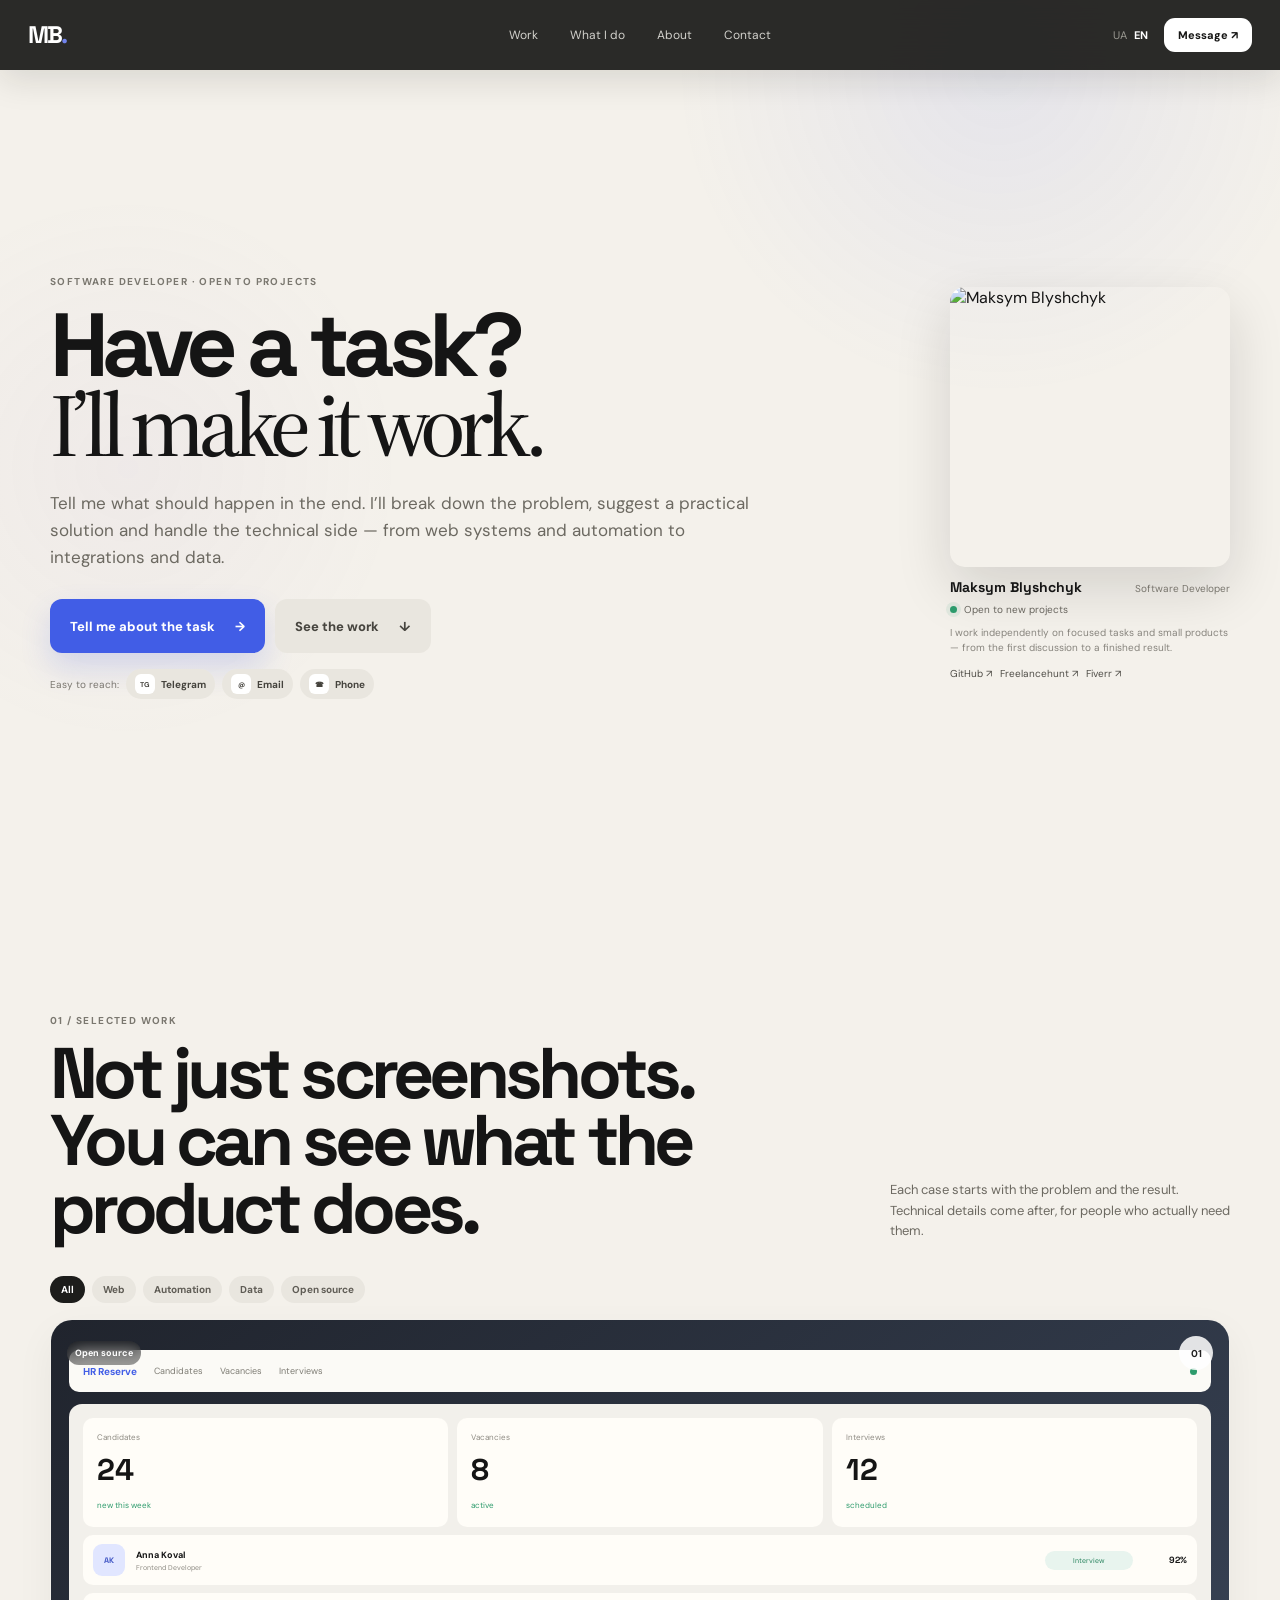
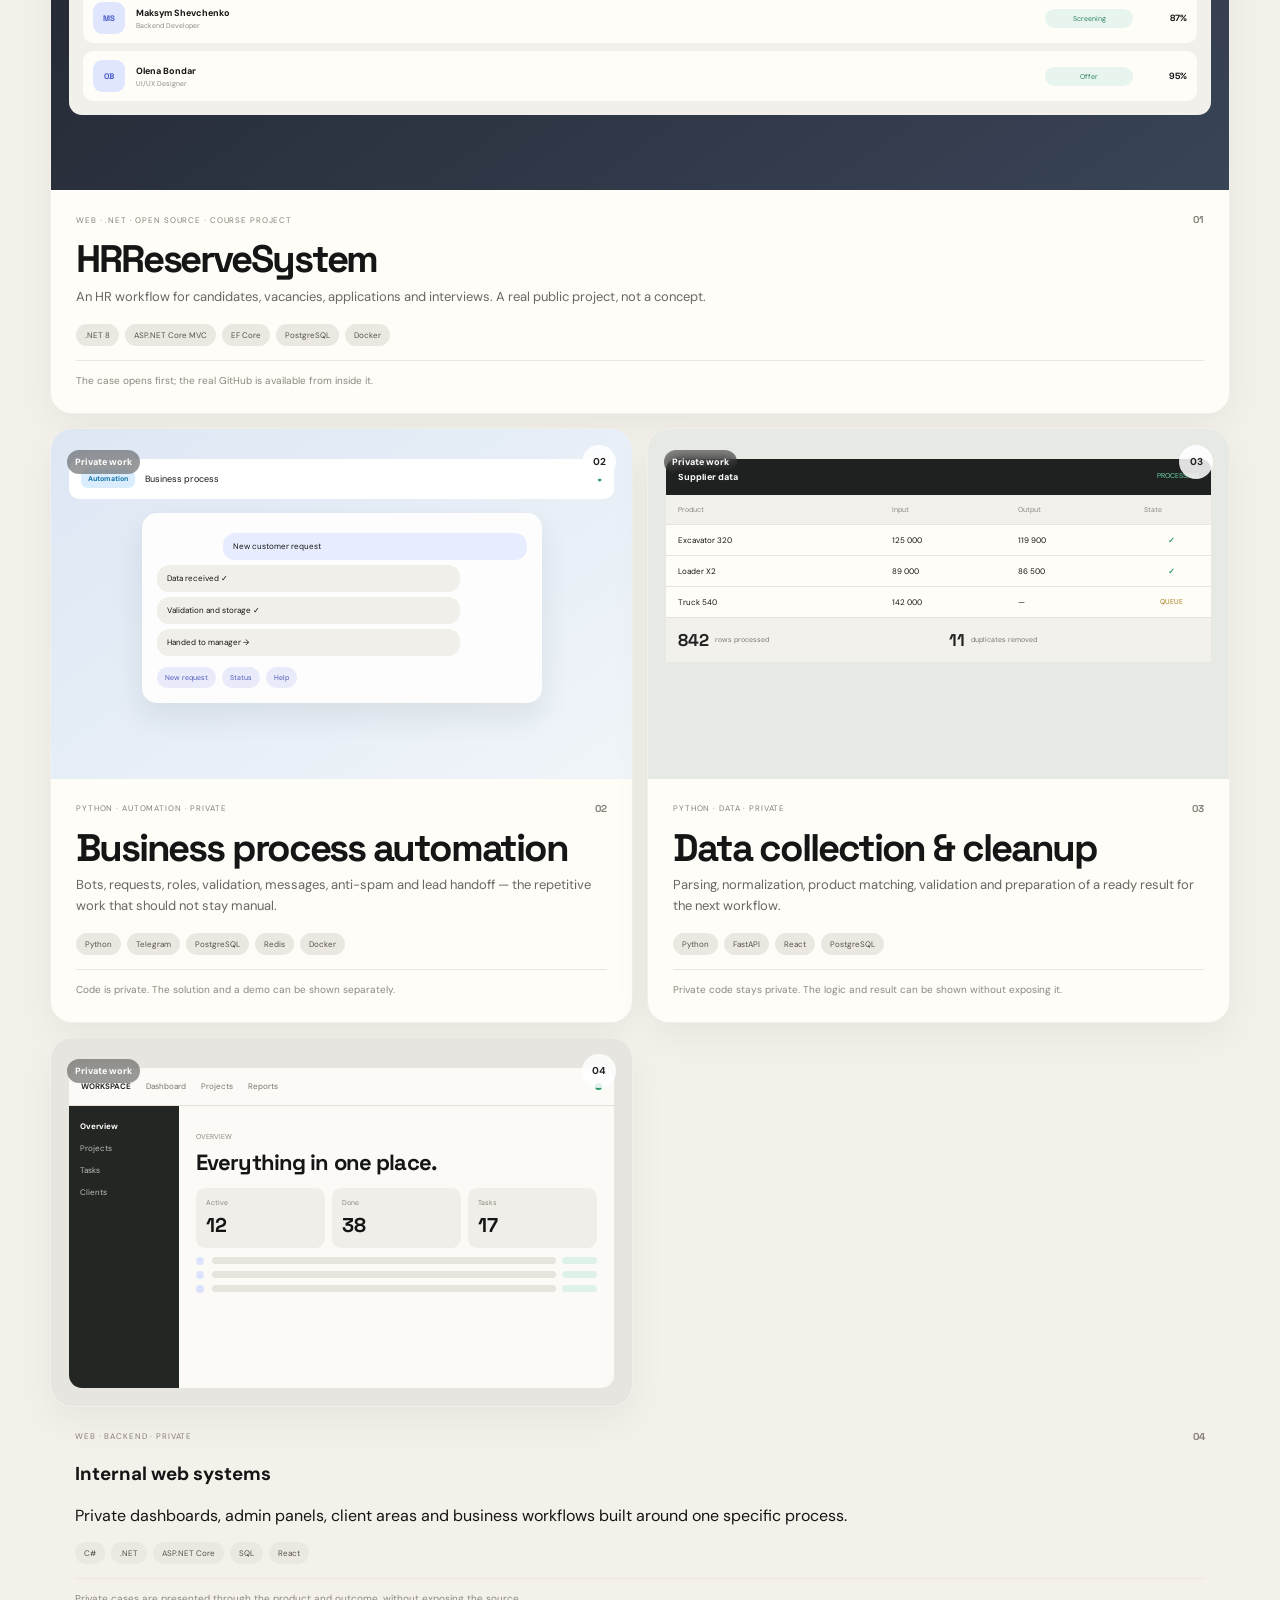
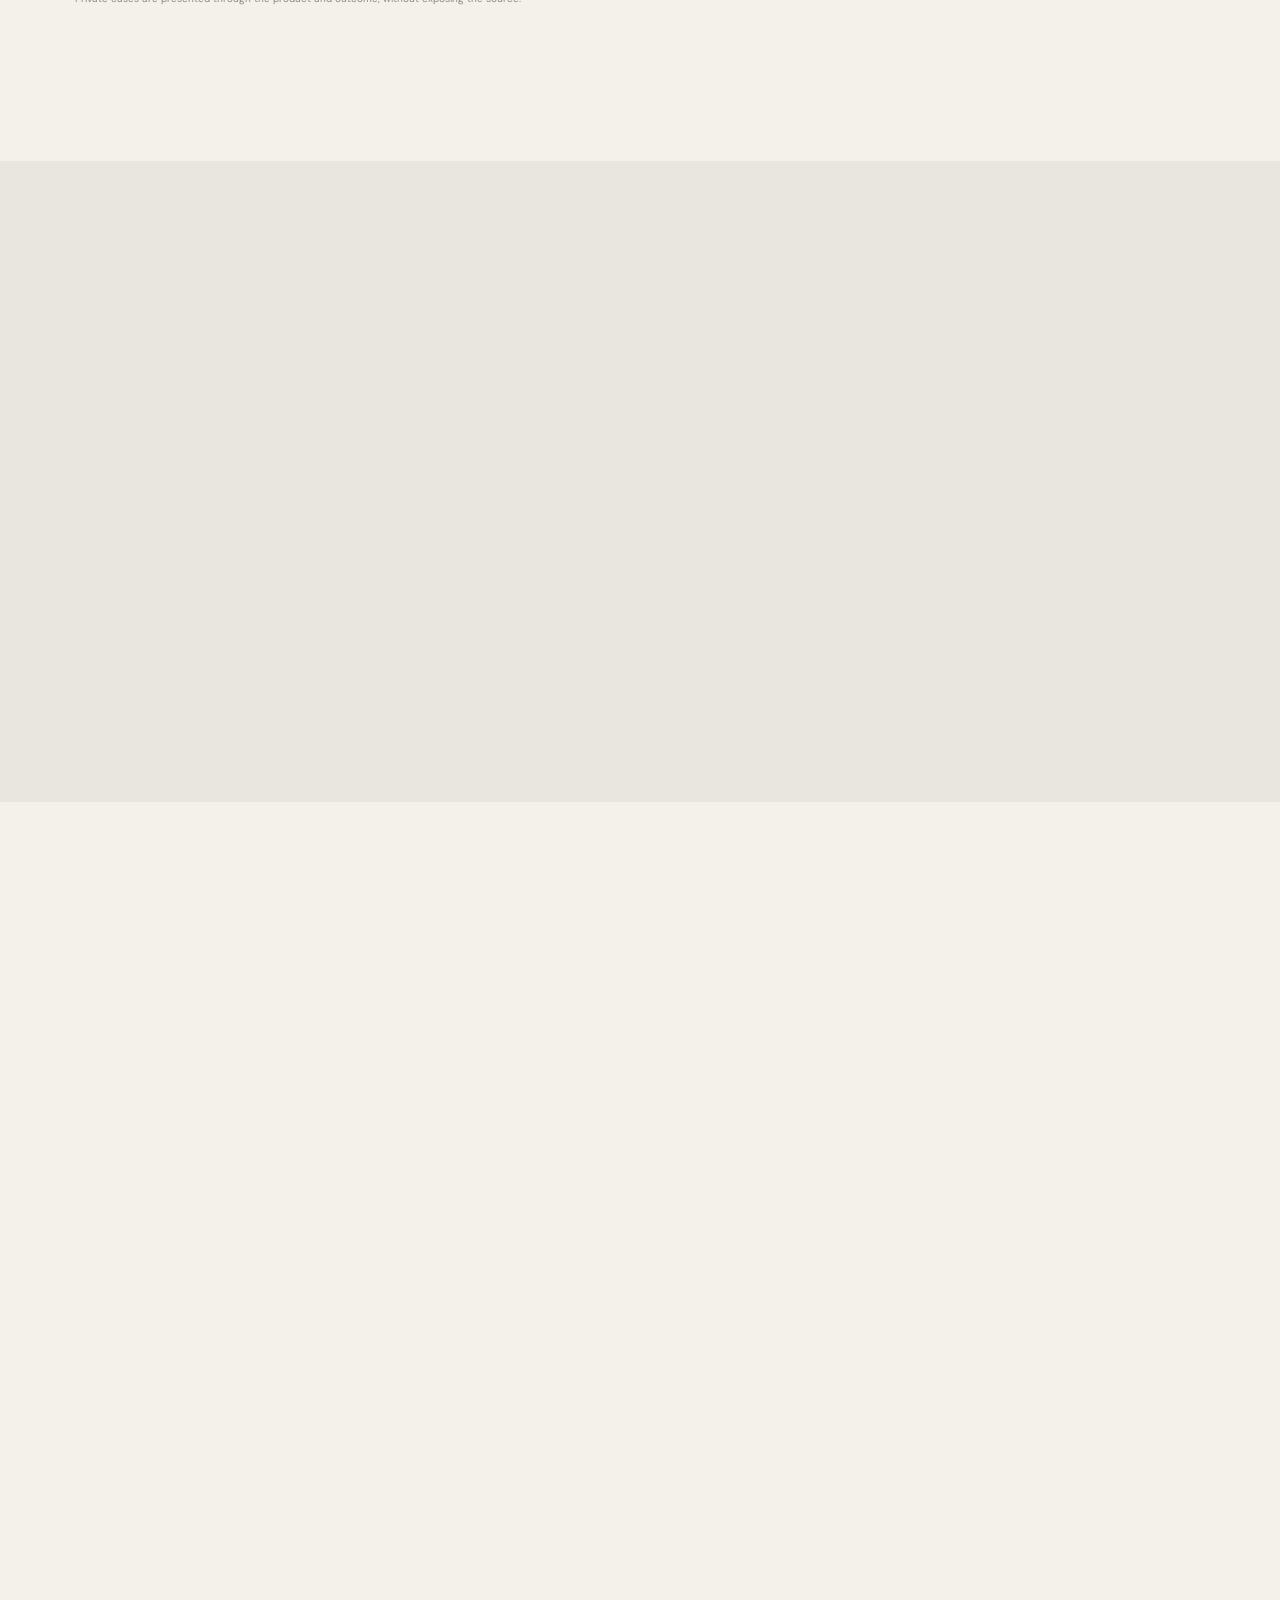
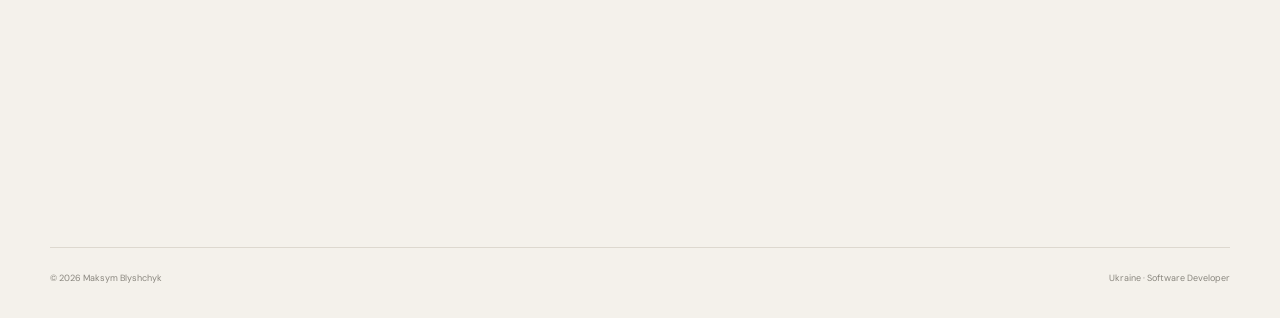
==== commit 47abf537: "Replace English portfolio page" ====
--- a/en/index.html
+++ b/en/index.html
@@ -1 +1 @@
-<!doctype html><html lang="en"><head><meta charset="utf-8"><meta name="viewport" content="width=device-width,initial-scale=1"><meta name="description" content="Maksym Blyshchyk — Software Developer. Web systems, automation, integrations, bots and data."><title>Maksym Blyshchyk — Software Developer</title><link rel="canonical" href="https://noobitafk.github.io/en/"><link rel="alternate" hreflang="uk" href="/"><link rel="alternate" hreflang="en" href="/en/"><link rel="preconnect" href="https://fonts.googleapis.com"><link rel="preconnect" href="https://fonts.gstatic.com" crossorigin><link href="https://fonts.googleapis.com/css2?family=DM+Sans:wght@400;500;600;700&family=Space+Grotesk:wght@500;600;700&family=Source+Serif+4:ital,opsz,wght@1,8..60,500&display=swap" rel="stylesheet"><link rel="stylesheet" href="/styles.css"></head><body><header class="topbar"><a class="brandmark" href="#top">MB<span>.</span></a><nav><a href="#work">Work</a><a href="#about">About</a><a href="#contact">Contact</a></nav><div class="top-actions"><span class="language"><a href="/">UA</a><b>EN</b></span><button class="top-cta" data-contact>Message ↗</button><button class="menu" aria-label="Menu">☰</button></div></header><div class="mobile-nav"><a href="#work">Work</a><a href="#about">About</a><a href="#contact">Contact</a><a href="/">Українська</a></div><main id="top"><section class="hero wrap"><div class="hero-copy"><p class="eyebrow">SOFTWARE DEVELOPER · OPEN TO PROJECTS</p><h1>Have a task?<br><em>I’ll make it work.</em></h1><p class="hero-lead">You describe the outcome. I handle the technical side — from a web system or automation to an integration, bot or data workflow.</p><div class="hero-actions"><button class="btn primary" data-contact>Tell me about the task <span>→</span></button><a class="btn secondary" href="#work">See the work <span>↓</span></a></div><div class="contact-row"><span>Quick contact:</span><button class="mini-contact" data-contact><b>TG</b>Telegram</button><a class="mini-contact" href="mailto:maks2006bl@gmail.com"><b>@</b>Email</a><a class="mini-contact" href="https://freelancehunt.com/ua/showcase/work/freelance-helper-telegram-bot-dlya/2046690.html" target="_blank" rel="noreferrer"><b>FH</b>Freelancehunt</a><a class="mini-contact" href="https://www.fiverr.com/enotik_" target="_blank" rel="noreferrer"><b>FI</b>Fiverr</a></div></div><aside class="profile"><img src="https://avatars.githubusercontent.com/u/61797448?v=4" alt="Maksym Blyshchyk"><div class="profile-name"><strong>Maksym Blyshchyk</strong><span>Software Developer</span></div><div class="availability"><i></i>Open to new projects</div><p>I work on focused tasks or small projects from idea to launch.</p></aside></section><section class="work wrap" id="work"><div class="section-intro"><div><span class="eyebrow">01 / SELECTED WORK</span><h2>Projects you can understand in seconds.</h2></div><p>Not just a stack list. Each case shows what the product solves, how it works and what was built.</p></div><div class="work-grid"><article class="project project-featured" data-project="hr"><div class="project-screen screen-hr"><div class="screen-top"><b>HR Reserve</b><span>Candidates</span><span>Vacancies</span><span>Interviews</span><i></i></div><div class="screen-body"><div class="metric-row"><div><small>Candidates</small><strong>48</strong><em>demo data</em></div><div><small>Vacancies</small><strong>8</strong><em>active</em></div><div><small>Interviews</small><strong>12</strong><em>scheduled</em></div></div><div class="candidate-row"><span class="avatar">AK</span><div><b>Anna Koval</b><small>Frontend Developer</small></div><em>Interview</em><strong>92%</strong></div><div class="candidate-row"><span class="avatar">MS</span><div><b>Maksym Shevchenko</b><small>Backend Developer</small></div><em>Screening</em><strong>87%</strong></div><div class="candidate-row"><span class="avatar">OB</span><div><b>Olena Bondar</b><small>UI/UX Designer</small></div><em>Offer</em><strong>95%</strong></div></div></div><div class="project-info"><div class="project-meta"><span>WEB · .NET · COURSE PROJECT</span><b>01</b></div><h3>HRReserveSystem</h3><p>HR reserve management system for candidates, vacancies, applications, interviews, evaluations and user roles.</p><div class="tags"><span>.NET 8</span><span>ASP.NET Core MVC</span><span>EF Core</span><span>PostgreSQL</span><span>Docker</span></div><button class="project-link">View case <span>↗</span></button></div></article><article class="project" data-project="rentech"><div class="project-screen screen-rent"><div class="rent-nav"><b>RENTECH</b><span>Equipment</span><span>Cities</span><span>Contact</span><strong>UA</strong></div><div class="rent-copy"><small>SPECIAL EQUIPMENT RENTAL</small><h4>Need equipment for the job?</h4><p>Catalog → city → request.</p><div class="rent-controls"><i>Category</i><i>City</i><button>Find</button></div></div><div class="rent-cards"><b>Excavators</b><b>Manipulators</b><b>Dump trucks</b></div></div><div class="project-info"><div class="project-meta"><span>CLIENT WORK · OPENCART</span><b>02</b></div><h3>Rentech</h3><p>Commercial rental website with catalog, cities, bilingual content and a request-first flow instead of classic e-commerce checkout.</p><div class="tags"><span>OpenCart 3</span><span>PHP</span><span>SEO</span><span>UA / RU</span></div><button class="project-link">View case <span>↗</span></button></div></article><article class="project" data-project="bot"><div class="project-screen screen-bot"><div class="bot-top"><b>BOT</b><span>Automation</span><i>●</i></div><div class="chat"><div class="bubble client">A new request needs processing</div><div class="bubble system">Request received ✓</div><div class="bubble system">Data checked ✓</div><div class="bubble system">Sent to manager →</div><div class="bot-buttons"><button>New request</button><button>Status</button><button>Help</button></div></div></div><div class="project-info"><div class="project-meta"><span>PYTHON · AUTOMATION · PRIVATE</span><b>03</b></div><h3>Business process bots</h3><p>Applications, roles, payments, messages, anti-spam and lead handoff to a manager.</p><div class="tags"><span>Python</span><span>Telegram</span><span>PostgreSQL</span><span>Redis</span></div><button class="project-link">View case <span>↗</span></button></div></article><article class="project" data-project="data"><div class="project-screen screen-data"><div class="data-head"><b>Supplier data</b><i>PROCESSING</i></div><div class="data-line head"><span>Product</span><span>Input</span><span>Output</span><span>State</span></div><div class="data-line"><span>Excavator 320</span><span>125 000</span><span>119 900</span><b>✓</b></div><div class="data-line"><span>Loader X2</span><span>89 000</span><span>86 500</span><b>✓</b></div><div class="data-line"><span>Truck 540</span><span>142 000</span><span>—</span><i>QUEUE</i></div><div class="data-foot"><strong>842</strong><span>rows processed</span><strong>11</strong><span>duplicates removed</span></div></div><div class="project-info"><div class="project-meta"><span>PYTHON · DATA · PRIVATE</span><b>04</b></div><h3>Supplier data processing</h3><p>Collect, clean, match, validate and prepare supplier data for further use.</p><div class="tags"><span>Python</span><span>FastAPI</span><span>React</span><span>PostgreSQL</span></div><button class="project-link">View case <span>↗</span></button></div></article></div></section><section class="capabilities" id="about"><div class="wrap"><div class="section-intro compact"><div><span class="eyebrow">02 / ABOUT</span><h2>The technical part stays behind the scenes. The result stays in front.</h2></div><p>I work with Python, C#, .NET, JavaScript/TypeScript, Java, C/C++ and SQL. Most tasks are backend, web systems, automation, integrations and data.</p></div><div class="cap-grid"><div><span>01</span><h3>Web</h3><p>.NET, ASP.NET Core, FastAPI, React, HTML/CSS</p></div><div><span>02</span><h3>Automation</h3><p>Bots, parsers, background jobs, integrations and APIs</p></div><div><span>03</span><h3>Data</h3><p>PostgreSQL, SQLite, SQLAlchemy, Entity Framework Core</p></div><div><span>04</span><h3>Delivery</h3><p>Docker, Linux, Git, Nginx, testing and launch</p></div></div></div></section><section class="contact wrap" id="contact"><div><span class="eyebrow">03 / CONTACT</span><h2>Have a task?<br><em>Write.</em></h2><p>No technical brief required. A few sentences are enough.</p></div><div class="contact-box"><button class="btn primary" data-contact>Tell me about the task <span>→</span></button><div class="contact-links"><a href="https://t.me/MaksBlischik" target="_blank" rel="noreferrer">Telegram ↗</a><a href="mailto:maks2006bl@gmail.com">Email ↗</a><a href="https://freelancehunt.com/ua/showcase/work/freelance-helper-telegram-bot-dlya/2046690.html" target="_blank" rel="noreferrer">Freelancehunt ↗</a><a href="https://www.fiverr.com/enotik_" target="_blank" rel="noreferrer">Fiverr ↗</a></div></div></section></main><footer class="wrap"><span>© 2026 Maksym Blyshchyk</span><span>Ukraine · Software Developer</span></footer><div class="modal" id="projectModal" aria-hidden="true"><div class="modal-bg modal-close"></div><div class="project-dialog"><button class="x modal-close" aria-label="Close">×</button><div id="projectModalContent"></div></div></div><div class="modal" id="contactModal" aria-hidden="true"><div class="modal-bg modal-close"></div><div class="contact-dialog"><button class="x modal-close" aria-label="Close">×</button><span class="eyebrow">CONTACT</span><h2>Tell me what you need.</h2><p>Describe the result in your own words.</p><textarea id="message" placeholder="For example: I need a Telegram bot for collecting applications…"></textarea><div class="send-grid"><button class="send-btn" data-channel="telegram"><b>TG</b><span><strong>Telegram</strong><small>Open the chat with your text ready</small></span>→</button><button class="send-btn" data-channel="email"><b>@</b><span><strong>Email</strong><small>Open an email with your text ready</small></span>→</button></div><div class="dialog-links"><a href="https://freelancehunt.com/ua/showcase/work/freelance-helper-telegram-bot-dlya/2046690.html" target="_blank" rel="noreferrer">Freelancehunt ↗</a><a href="https://www.fiverr.com/enotik_" target="_blank" rel="noreferrer">Fiverr ↗</a></div></div></div><script src="/script.js"></script></body></html>+<!doctype html><html lang="en"><head><meta charset="utf-8"><meta name="viewport" content="width=device-width,initial-scale=1"><meta name="description" content="Maksym Blyshchyk — software developer. Web systems, automation, integrations, bots and data solutions."><title>Maksym Blyshchyk — Software Developer</title><link rel="canonical" href="https://noobitafk.github.io/en/"><link rel="alternate" hreflang="uk" href="/"><link rel="alternate" hreflang="en" href="/en/"><link rel="preconnect" href="https://fonts.googleapis.com"><link rel="preconnect" href="https://fonts.gstatic.com" crossorigin><link href="https://fonts.googleapis.com/css2?family=DM+Sans:wght@400;500;600;700&family=Space+Grotesk:wght@500;600;700&family=Source+Serif+4:ital,opsz,wght@1,8..60,500&display=swap" rel="stylesheet"><link rel="stylesheet" href="/styles.css"></head><body><header class="topbar"><a class="brandmark" href="#top">MB<span>.</span></a><nav><a href="#work">Work</a><a href="#services">What I do</a><a href="#about">About</a><a href="#contact">Contact</a></nav><div class="top-actions"><span class="language"><a href="/">UA</a><b>EN</b></span><button class="top-cta" data-contact>Message ↗</button><button class="menu">☰</button></div></header><div class="mobile-nav"><a href="#work">Work</a><a href="#services">What I do</a><a href="#about">About</a><a href="#contact">Contact</a><a href="/">Українська</a></div><main id="top"><section class="hero wrap"><div class="hero-copy reveal"><p class="eyebrow">SOFTWARE DEVELOPER · OPEN TO PROJECTS</p><h1>Have a task?<br><em>I’ll make it work.</em></h1><p class="hero-lead">Tell me what should happen in the end. I’ll break down the problem, suggest a practical solution and handle the technical side — from web systems and automation to integrations and data.</p><div class="hero-actions"><button class="btn primary" data-contact>Tell me about the task <span>→</span></button><a class="btn secondary" href="#work">See the work <span>↓</span></a></div><div class="contact-row"><span>Easy to reach:</span><button class="mini-contact" data-contact><b>TG</b>Telegram</button><a class="mini-contact" href="mailto:maks2006bl@gmail.com"><b>@</b>Email</a><a class="mini-contact" href="tel:+380671453788"><b>☎</b>Phone</a></div></div><aside class="profile reveal"><img src="https://avatars.githubusercontent.com/u/61797448?v=4" alt="Maksym Blyshchyk"><div class="profile-name"><strong>Maksym Blyshchyk</strong><span>Software Developer</span></div><div class="availability"><i></i>Open to new projects</div><p>I work independently on focused tasks and small products — from the first discussion to a finished result.</p><div class="profile-links"><a href="https://github.com/NoobITafk" target="_blank" rel="noreferrer">GitHub ↗</a><a href="https://freelancehunt.com/ua/showcase/work/freelance-helper-telegram-bot-dlya/2046690.html" target="_blank" rel="noreferrer">Freelancehunt ↗</a><a href="https://www.fiverr.com/enotik_" target="_blank" rel="noreferrer">Fiverr ↗</a></div></aside></section><section class="work wrap" id="work"><div class="section-intro reveal"><div><span class="eyebrow">01 / SELECTED WORK</span><h2>Not just screenshots. You can see what the product does.</h2></div><p>Each case starts with the problem and the result. Technical details come after, for people who actually need them.</p></div><div class="work-filter reveal"><button class="filter active" data-filter="all">All</button><button class="filter" data-filter="web">Web</button><button class="filter" data-filter="automation">Automation</button><button class="filter" data-filter="data">Data</button><button class="filter" data-filter="opensource">Open source</button></div><div class="work-grid"><article class="project featured reveal" data-project="hr" data-kind="web opensource"><button class="project-open"><span>Open source</span><b>01</b></button><div class="project-screen hr-screen"><div class="screen-top"><b>HR Reserve</b><span>Candidates</span><span>Vacancies</span><span>Interviews</span><i></i></div><div class="screen-body"><div class="metric-row"><div><small>Candidates</small><strong>24</strong><em>new this week</em></div><div><small>Vacancies</small><strong>8</strong><em>active</em></div><div><small>Interviews</small><strong>12</strong><em>scheduled</em></div></div><div class="candidate-row"><span class="avatar">AK</span><div><b>Anna Koval</b><small>Frontend Developer</small></div><em>Interview</em><strong>92%</strong></div><div class="candidate-row"><span class="avatar">MS</span><div><b>Maksym Shevchenko</b><small>Backend Developer</small></div><em>Screening</em><strong>87%</strong></div><div class="candidate-row"><span class="avatar">OB</span><div><b>Olena Bondar</b><small>UI/UX Designer</small></div><em>Offer</em><strong>95%</strong></div></div></div><div class="project-info"><div class="project-meta"><span>WEB · .NET · OPEN SOURCE · COURSE PROJECT</span><b>01</b></div><h3>HRReserveSystem</h3><p>An HR workflow for candidates, vacancies, applications and interviews. A real public project, not a concept.</p><div class="tags"><span>.NET 8</span><span>ASP.NET Core MVC</span><span>EF Core</span><span>PostgreSQL</span><span>Docker</span></div><div class="project-hint">The case opens first; the real GitHub is available from inside it.</div></div></article><article class="project reveal" data-project="automation" data-kind="automation"><button class="project-open"><span>Private work</span><b>02</b></button><div class="project-screen bot-screen"><div class="bot-top"><b>Automation</b><span>Business process</span><i>●</i></div><div class="chat"><div class="bubble client">New customer request</div><div class="bubble system">Data received ✓</div><div class="bubble system">Validation and storage ✓</div><div class="bubble system">Handed to manager →</div><div class="bot-buttons"><button>New request</button><button>Status</button><button>Help</button></div></div></div><div class="project-info"><div class="project-meta"><span>PYTHON · AUTOMATION · PRIVATE</span><b>02</b></div><h3>Business process automation</h3><p>Bots, requests, roles, validation, messages, anti-spam and lead handoff — the repetitive work that should not stay manual.</p><div class="tags"><span>Python</span><span>Telegram</span><span>PostgreSQL</span><span>Redis</span><span>Docker</span></div><div class="project-hint">Code is private. The solution and a demo can be shown separately.</div></div></article><article class="project reveal" data-project="data" data-kind="data"><button class="project-open"><span>Private work</span><b>03</b></button><div class="project-screen data-screen"><div class="data-head"><b>Supplier data</b><i>PROCESSING</i></div><div class="data-line head"><span>Product</span><span>Input</span><span>Output</span><span>State</span></div><div class="data-line"><span>Excavator 320</span><span>125 000</span><span>119 900</span><b>✓</b></div><div class="data-line"><span>Loader X2</span><span>89 000</span><span>86 500</span><b>✓</b></div><div class="data-line"><span>Truck 540</span><span>142 000</span><span>—</span><i>QUEUE</i></div><div class="data-foot"><strong>842</strong><span>rows processed</span><strong>11</strong><span>duplicates removed</span></div></div><div class="project-info"><div class="project-meta"><span>PYTHON · DATA · PRIVATE</span><b>03</b></div><h3>Data collection & cleanup</h3><p>Parsing, normalization, product matching, validation and preparation of a ready result for the next workflow.</p><div class="tags"><span>Python</span><span>FastAPI</span><span>React</span><span>PostgreSQL</span></div><div class="project-hint">Private code stays private. The logic and result can be shown without exposing it.</div></div></article><article class="project reveal" data-project="web" data-kind="web"><button class="project-open"><span>Private work</span><b>04</b></button><div class="project-screen web-screen"><div class="web-window"><header><b>WORKSPACE</b><span>Dashboard</span><span>Projects</span><span>Reports</span><i></i></header><div class="web-content"><aside><b>Overview</b><span>Projects</span><span>Tasks</span><span>Clients</span></aside><main><div class="web-title"><small>OVERVIEW</small><h4>Everything in one place.</h4></div><div class="web-cards"><div><small>Active</small><strong>12</strong></div><div><small>Done</small><strong>38</strong></div><div><small>Tasks</small><strong>17</strong></div></div><div class="web-list"><span></span><div></div><i></i><span></span><div></div><i></i><span></span><div></div><i></i></div></main></div></div></div></div><div class="project-info"><div class="project-meta"><span>WEB · BACKEND · PRIVATE</span><b>04</b></div><h3>Internal web systems</h3><p>Private dashboards, admin panels, client areas and business workflows built around one specific process.</p><div class="tags"><span>C#</span><span>.NET</span><span>ASP.NET Core</span><span>SQL</span><span>React</span></div><div class="project-hint">Private cases are presented through the product and outcome, without exposing the source.</div></div></article></div></section><section class="services" id="services"><div class="wrap"><div class="section-intro reveal"><div><span class="eyebrow">02 / WHAT I DO</span><h2>You do not need to know what to order.</h2></div><p>Describe the problem. I’ll help define what should be built and how to approach it.</p></div><div class="service-grid"><article class="reveal"><b>01</b><h3>Web systems</h3><p>Client areas, CRMs, internal tools, dashboards and admin panels.</p></article><article class="reveal"><b>02</b><h3>Automation</h3><p>Remove repetitive work, checks and routine actions.</p></article><article class="reveal"><b>03</b><h3>Integrations</h3><p>Connect websites, APIs, CRMs, spreadsheets, bots and other parts of one process.</p></article><article class="reveal"><b>04</b><h3>Parsing & data</h3><p>Collect, clean, compare and prepare data for real use.</p></article></div></div></section><section class="about wrap" id="about"><div class="about-main reveal"><span class="eyebrow">03 / ABOUT</span><h2>First I understand the task. Then I write the code.</h2><p>I work with Python, C#, .NET, JavaScript/TypeScript, Java, C/C++ and SQL. My focus is backend, web systems, automation, integrations and data. I like results that can be verified in the product rather than explained with buzzwords.</p></div><div class="about-facts reveal"><div><span>Languages</span><strong>Python · C# · Java · JS/TS · C/C++ · SQL</strong></div><div><span>Web</span><strong>.NET · ASP.NET Core · FastAPI · React</strong></div><div><span>Data</span><strong>PostgreSQL · SQLite · EF Core · SQLAlchemy</strong></div><div><span>Delivery</span><strong>Docker · Linux · Git · Nginx</strong></div></div></section><section class="contact wrap" id="contact"><div class="contact-copy reveal"><span class="eyebrow">04 / CONTACT</span><h2>Have a task?<br><em>Tell me.</em></h2><p>No technical brief required. A few sentences are enough to start.</p></div><div class="contact-box reveal"><button class="btn primary" data-contact>Tell me about the task <span>→</span></button><div class="contact-links"><a href="https://t.me/MaksBlischik" target="_blank" rel="noreferrer">Telegram ↗</a><a href="mailto:maks2006bl@gmail.com">Email ↗</a><a href="tel:+380671453788">067 145 37 88</a><a href="https://www.fiverr.com/enotik_" target="_blank" rel="noreferrer">Fiverr ↗</a></div></div></section></main><footer class="wrap"><span>© 2026 Maksym Blyshchyk</span><span>Ukraine · Software Developer</span></footer><div class="modal" id="projectModal" aria-hidden="true"><div class="modal-bg modal-close"></div><div class="project-dialog"><button class="x modal-close" aria-label="Close">×</button><div id="projectModalContent"></div></div></div><div class="modal" id="contactModal" aria-hidden="true"><div class="modal-bg modal-close"></div><div class="contact-dialog"><button class="x modal-close" aria-label="Close">×</button><span class="eyebrow">CONTACT</span><h2>Tell me what you need.</h2><p>Describe the desired result in your own words.</p><textarea id="message" placeholder="For example: I need a bot for collecting applications…"></textarea><div class="send-grid"><button class="send-btn" data-channel="telegram"><b>TG</b><span><strong>Telegram</strong><small>Your message will be ready in the chat</small></span>→</button><button class="send-btn" data-channel="email"><b>@</b><span><strong>Email</strong><small>The email opens already filled in</small></span>→</button></div><div class="dialog-links"><a href="https://freelancehunt.com/ua/showcase/work/freelance-helper-telegram-bot-dlya/2046690.html" target="_blank" rel="noreferrer">Freelancehunt ↗</a><a href="https://www.fiverr.com/enotik_" target="_blank" rel="noreferrer">Fiverr ↗</a></div></div></div><script src="/script.js"></script></body></html>
--- a/styles.css
+++ b/styles.css
@@ -1 +1 @@
-:root{--bg:#f3f0e9;--paper:#fffdf8;--ink:#141414;--muted:#6d6a62;--line:#ded9cf;--blue:#435de6}*{box-sizing:border-box}html{scroll-behavior:smooth;scroll-padding-top:78px}body{margin:0;background:var(--bg);color:var(--ink);font-family:'DM Sans',sans-serif;-webkit-font-smoothing:antialiased}a{color:inherit;text-decoration:none}button{font:inherit}.wrap{width:min(1180px,calc(100% - 44px));margin:auto}.topbar{position:sticky;top:0;z-index:40;height:70px;padding:0 28px;display:grid;grid-template-columns:1fr auto 1fr;align-items:center;background:rgba(32,32,30,.96);color:#fff;backdrop-filter:blur(14px);box-shadow:0 10px 35px rgba(20,20,18,.13)}.brandmark{font:700 24px 'Space Grotesk';letter-spacing:-.08em}.brandmark span{color:#7283ec}.topbar nav{display:flex;gap:34px;font-size:12px;color:#d1d0ca}.topbar nav a:hover{color:#fff}.top-actions{justify-self:end;display:flex;align-items:center;gap:16px;font-size:11px}.language{display:flex;gap:7px}.language a{color:#9b9b95}.top-cta{border:0;border-radius:10px;background:#fff;color:#171715;padding:10px 14px;font-weight:800;cursor:pointer}.menu{display:none;border:0;background:transparent;color:#fff;font-size:20px}.mobile-nav{display:none}.hero{min-height:calc(100svh - 70px);display:grid;grid-template-columns:minmax(0,1fr) 270px;gap:82px;align-items:center;padding:70px 0 76px}.eyebrow{font-size:10px;letter-spacing:.14em;text-transform:uppercase;color:#7d7a72;font-weight:700}.hero h1{margin:18px 0 22px;font:700 clamp(58px,7vw,96px)/.9 'Space Grotesk';letter-spacing:-.075em;max-width:900px}.hero h1 em,.contact h2 em{font:500 clamp(58px,7vw,96px)/.9 'Source Serif 4',serif}.hero-lead{max-width:680px;font-size:17px;line-height:1.55;color:var(--muted);margin:0}.hero-actions{display:flex;gap:10px;margin-top:28px}.btn{min-height:54px;padding:0 20px;border-radius:12px;border:0;display:inline-flex;align-items:center;justify-content:space-between;gap:20px;font-weight:800;font-size:13px;cursor:pointer;transition:.2s}.primary{background:var(--blue);color:#fff;box-shadow:0 14px 30px rgba(67,93,230,.18)}.primary:hover{background:#3149c8;transform:translateY(-2px)}.secondary{background:#e7e4dc;color:#44433e}.secondary:hover{background:#dedbd3;transform:translateY(-2px)}.contact-row{display:flex;flex-wrap:wrap;align-items:center;gap:7px;margin-top:16px;color:#7a776f;font-size:10px}.mini-contact{border:0;border-radius:999px;background:#e9e6df;color:#46443f;padding:5px 9px;display:inline-flex;align-items:center;gap:6px;font-size:10px;font-weight:700;cursor:pointer}.mini-contact b{width:20px;height:20px;border-radius:6px;display:grid;place-items:center;font-size:7px;background:#fff}.profile{align-self:center}.profile img{display:block;width:100%;aspect-ratio:1;object-fit:cover;border-radius:14px;box-shadow:0 20px 50px rgba(20,20,16,.12)}.profile-name{display:flex;justify-content:space-between;gap:10px;align-items:baseline;padding:11px 0 7px}.profile-name strong{font:700 14px 'Space Grotesk'}.profile-name span{font-size:10px;color:#77746d}.availability{display:flex;align-items:center;gap:6px;font-size:10px;color:#66645d}.availability i{width:7px;height:7px;border-radius:50%;background:#2c9b6a;display:block}.profile p{font-size:10px;color:#87847c;line-height:1.45;margin:9px 0 0}.work{padding:96px 0 120px}.section-intro{display:flex;justify-content:space-between;align-items:end;gap:50px;margin-bottom:40px}.section-intro h2{margin:10px 0 0;max-width:730px;font:700 clamp(45px,5.6vw,72px)/.94 'Space Grotesk';letter-spacing:-.065em}.section-intro>p{max-width:340px;color:var(--muted);font-size:13px;line-height:1.55;margin:0}.work-grid{display:grid;grid-template-columns:repeat(2,1fr);gap:14px}.project{background:var(--paper);border:1px solid rgba(20,20,16,.06);border-radius:22px;overflow:hidden;box-shadow:0 14px 38px rgba(20,20,16,.055);transition:transform .25s,box-shadow .25s}.project:hover{transform:translateY(-4px);box-shadow:0 22px 48px rgba(20,20,16,.09)}.project-featured{grid-column:1/-1}.project-screen{min-height:350px;padding:18px;background:#ebe8e1;overflow:hidden}.project-featured .project-screen{min-height:460px}.screen-hr{background:linear-gradient(145deg,#20242d,#333b4c)}.screen-top{height:40px;background:#f9f8f4;border-radius:10px;display:flex;align-items:center;gap:17px;padding:0 14px;color:#7e7b73;font-size:9px;position:relative}.screen-top b{color:#3f5ee8;font-size:10px}.screen-top i{width:7px;height:7px;background:#2c9b6a;border-radius:50%;margin-left:auto}.screen-body{margin-top:12px;background:#f3f1ec;border-radius:12px;padding:14px}.metric-row{display:grid;grid-template-columns:repeat(3,1fr);gap:9px}.metric-row>div{background:#fffdf8;border-radius:10px;padding:14px}.metric-row small{display:block;color:#8d8a83;font-size:8px}.metric-row strong{display:block;font:700 30px 'Space Grotesk';margin:8px 0 3px}.metric-row em{font:8px 'DM Sans';color:#2c9b6a;font-style:normal}.candidate-row{display:grid;grid-template-columns:34px 1.5fr 86px 44px;align-items:center;gap:9px;background:#fffdf8;border-radius:10px;padding:9px 10px;margin-top:8px}.candidate-row .avatar{width:32px;height:32px;border-radius:9px;background:#dfe5ff;color:#3f56c4;display:grid;place-items:center;font:800 8px 'Space Grotesk'}.candidate-row div{display:grid;gap:2px}.candidate-row b{font-size:9px}.candidate-row small{font-size:7px;color:#8c8981}.candidate-row em{font-size:7px;padding:5px 7px;border-radius:999px;background:#e9f5ef;color:#27835d;font-style:normal;text-align:center}.candidate-row strong{font:800 9px 'Space Grotesk';text-align:right}.screen-rent{background:linear-gradient(140deg,#e8eef0,#dce8ed)}.rent-nav{height:38px;background:#fff;border-radius:9px;display:flex;align-items:center;gap:15px;padding:0 13px;font-size:8px;color:#72736f}.rent-nav b{font-size:9px;color:#1d2529}.rent-nav strong{margin-left:auto}.rent-copy{margin-top:18px;background:#172126;color:#fff;border-radius:16px;padding:26px;min-height:210px}.rent-copy small{font-size:8px;letter-spacing:.13em;opacity:.65}.rent-copy h4{font:700 34px/1 'Space Grotesk';margin:10px 0 7px;max-width:430px;letter-spacing:-.05em}.rent-copy p{font-size:10px;color:#c8ced0}.rent-controls{display:grid;grid-template-columns:1fr 1fr 90px;gap:6px;margin-top:18px}.rent-controls i,.rent-controls button{height:33px;border:0;border-radius:8px;background:#fff;color:#666;font:700 8px 'DM Sans';display:flex;align-items:center;padding:0 9px;font-style:normal}.rent-controls button{background:#5b73e9;color:#fff;justify-content:center}.rent-cards{display:grid;grid-template-columns:repeat(3,1fr);gap:7px;margin-top:8px}.rent-cards b{background:#fff;padding:11px;border-radius:8px;font-size:8px}.screen-bot{background:linear-gradient(145deg,#dde8f5,#eef4f8)}.bot-top{height:38px;background:#fff;border-radius:9px;display:flex;align-items:center;padding:0 12px;gap:10px;font-size:9px}.bot-top b{background:#d9edff;color:#1774a7;padding:5px 7px;border-radius:7px;font-size:7px}.bot-top i{margin-left:auto;color:#2c9b6a;font-size:8px}.chat{margin:13px auto 0;max-width:380px;background:#fdfdfd;border-radius:14px;padding:14px;box-shadow:0 14px 30px rgba(30,50,60,.09)}.bubble{max-width:82%;padding:8px 10px;border-radius:12px;font-size:8px;line-height:1.35;margin:5px 0}.client{background:#e8edff;margin-left:auto}.system{background:#f0efe9}.bot-buttons{display:flex;gap:6px;margin-top:11px}.bot-buttons button{border:0;border-radius:999px;background:#eaeafa;color:#4b58b5;padding:6px 8px;font-size:7px}.screen-data{background:#e7e9e4}.data-head{display:flex;justify-content:space-between;background:#1d201f;color:#fff;padding:12px;border-radius:9px 9px 0 0;font-size:9px}.data-head i{font-style:normal;color:#6fe0a4;font-size:7px}.data-line{display:grid;grid-template-columns:1.4fr .8fr .8fr 55px;gap:8px;align-items:center;padding:10px 12px;background:#fffdf8;border-bottom:1px solid #ebe7de;font-size:8px}.data-line.head{color:#8b887f;font-size:7px;background:#f4f2ed}.data-line b{color:#2c9b6a;text-align:center}.data-line i{font-style:normal;color:#a27c18;text-align:center;font-size:7px}.data-foot{display:grid;grid-template-columns:auto 1fr auto 1fr;align-items:center;gap:6px;background:#f4f2ed;padding:11px 12px;font-size:7px;color:#7b7870}.data-foot strong{font:800 17px 'Space Grotesk';color:#222}.project-info{padding:24px 25px 26px}.project-meta{display:flex;justify-content:space-between;align-items:center;color:#858179;font-size:8px;letter-spacing:.12em}.project-meta b{font:700 10px 'Space Grotesk';letter-spacing:0}.project h3{margin:14px 0 9px;font:700 clamp(28px,3vw,43px)/.98 'Space Grotesk';letter-spacing:-.055em}.project p{margin:0;color:#6c6962;font-size:13px;line-height:1.55;max-width:760px}.tags{display:flex;flex-wrap:wrap;gap:6px;margin-top:16px}.tags span{background:#ebe8e1;border-radius:999px;padding:6px 9px;font-size:8px;color:#53514c}.project-link{border:0;background:transparent;color:var(--blue);font-weight:800;font-size:11px;padding:14px 0 0;cursor:pointer}.project-link span{margin-left:5px}.capabilities{background:#eae7df;padding:105px 0}.section-intro.compact{margin-bottom:42px}.cap-grid{display:grid;grid-template-columns:repeat(4,1fr);gap:10px}.cap-grid>div{background:var(--paper);padding:24px;border-radius:16px;min-height:190px}.cap-grid span{color:var(--blue);font-size:10px;font-weight:800}.cap-grid h3{margin:55px 0 8px;font:700 23px 'Space Grotesk';letter-spacing:-.03em}.cap-grid p{margin:0;color:#6b6861;font-size:11px;line-height:1.5}.contact{padding:110px 0 120px;display:grid;grid-template-columns:1fr 360px;gap:90px;align-items:end}.contact h2{margin:14px 0;font:700 clamp(54px,6vw,88px)/.88 'Space Grotesk';letter-spacing:-.07em}.contact p{color:var(--muted);font-size:14px}.contact-box{display:grid;gap:18px}.contact-box .btn{width:100%}.contact-links{display:grid;grid-template-columns:1fr 1fr;gap:8px}.contact-links a{background:#e7e4dc;border-radius:10px;padding:12px;font-size:10px;font-weight:700}.contact-links a:hover{background:#dedbd4}footer{border-top:1px solid var(--line);padding:24px 0 34px;display:flex;justify-content:space-between;color:#89867e;font-size:9px}.modal{display:none;position:fixed;inset:0;z-index:100}.modal.open{display:block}.modal-bg{position:absolute;inset:0;background:rgba(18,18,17,.62);backdrop-filter:blur(8px)}.project-dialog,.contact-dialog{position:absolute;left:50%;top:50%;transform:translate(-50%,-50%);width:min(94vw,760px);max-height:90svh;overflow:auto;background:var(--paper);border-radius:22px;padding:28px;box-shadow:0 35px 100px rgba(0,0,0,.28)}.contact-dialog{width:min(94vw,560px)}.x{position:absolute;right:14px;top:14px;width:36px;height:36px;border:0;border-radius:10px;background:#e9e6df;font-size:22px;cursor:pointer}.modal-title{margin:10px 0 9px;font:700 42px/.95 'Space Grotesk';letter-spacing:-.055em}.modal-copy{color:#6d6962;font-size:14px;line-height:1.6}.modal-preview{margin-top:20px;border-radius:16px;overflow:hidden}.modal-info{display:grid;grid-template-columns:1fr 1fr;gap:9px;margin-top:18px}.modal-info>div{padding:15px;border-radius:12px;background:#efebe3}.modal-info span{display:block;font-size:8px;color:#88857d;text-transform:uppercase;letter-spacing:.1em}.modal-info strong{display:block;margin-top:7px;font-size:11px;line-height:1.5}.modal-actions{display:flex;gap:8px;flex-wrap:wrap;margin-top:18px}.modal-actions a,.modal-actions button{border:0;border-radius:10px;padding:10px 13px;background:#e8e5de;font-size:10px;font-weight:800;cursor:pointer}.modal-actions .primary{background:var(--blue);color:#fff}.contact-dialog h2{margin:12px 0 8px;font:700 40px/.96 'Space Grotesk';letter-spacing:-.055em}.contact-dialog p{color:#6d6962;font-size:13px}.contact-dialog textarea{width:100%;min-height:145px;resize:vertical;border:0;border-radius:14px;background:#eeeae2;padding:14px;font:13px/1.5 'DM Sans';outline:none;margin-top:8px}.contact-dialog textarea:focus{box-shadow:0 0 0 3px rgba(67,93,230,.13)}.send-grid{display:grid;grid-template-columns:1fr 1fr;gap:9px;margin-top:10px}.send-btn{display:grid;grid-template-columns:32px 1fr auto;gap:9px;align-items:center;border:0;border-radius:12px;background:#1d1d1b;color:#fff;text-align:left;padding:12px;cursor:pointer}.send-btn b{width:30px;height:30px;border-radius:8px;background:#e2e6ff;color:#4757c3;display:grid;place-items:center;font-size:8px}.send-btn span{display:grid;gap:2px}.send-btn strong{font-size:11px}.send-btn small{font-size:8px;color:#b8b6af}.dialog-links{display:flex;gap:8px;flex-wrap:wrap;margin-top:13px}.dialog-links a{padding:7px 10px;background:#e9e6df;border-radius:999px;font-size:9px;font-weight:700}@media(max-width:900px){.hero{grid-template-columns:1fr 220px;gap:45px}.cap-grid{grid-template-columns:1fr 1fr}.contact{grid-template-columns:1fr 300px;gap:50px}}@media(max-width:700px){.topbar{height:60px;padding:0 14px;grid-template-columns:1fr auto}.topbar nav{display:none}.top-actions{gap:10px}.top-cta{padding:8px 10px;font-size:10px}.menu{display:block}.mobile-nav{display:none;background:#232320;padding:12px 14px}.mobile-nav.open{display:grid;gap:2px}.mobile-nav a{color:#eee;padding:10px 0;font-size:12px;border-bottom:1px solid rgba(255,255,255,.08)}.mobile-nav a:last-child{border:0}.hero{width:calc(100% - 28px);grid-template-columns:1fr;gap:28px;min-height:auto;padding:46px 0 58px}.hero h1{font-size:clamp(44px,12.8vw,60px);line-height:.92}.hero h1 em{font-size:clamp(44px,12.8vw,60px)}.hero-lead{font-size:15px}.hero-actions{display:grid;gap:8px}.btn{width:100%}.profile{max-width:218px}.work{width:calc(100% - 28px);padding:70px 0 80px}.section-intro{display:block;margin-bottom:28px}.section-intro h2{font-size:44px}.section-intro>p{margin-top:14px}.work-grid{grid-template-columns:1fr}.project-featured{grid-column:auto}.project-screen,.project-featured .project-screen{min-height:300px}.metric-row{grid-template-columns:1fr 1fr}.metric-row>div:last-child{grid-column:1/-1}.candidate-row{grid-template-columns:32px 1fr auto}.candidate-row em{display:none}.project h3{font-size:32px}.project-info{padding:20px}.capabilities{padding:78px 0}.cap-grid{grid-template-columns:1fr}.cap-grid>div{min-height:155px}.cap-grid h3{margin:38px 0 8px}.contact{width:calc(100% - 28px);grid-template-columns:1fr;padding:78px 0 84px;gap:30px}.contact h2{font-size:61px}.contact-links{grid-template-columns:1fr 1fr}.send-grid{grid-template-columns:1fr}.project-dialog,.contact-dialog{padding:20px 16px;border-radius:18px}.modal-title,.contact-dialog h2{font-size:35px}.modal-info{grid-template-columns:1fr}.modal-actions{display:grid;grid-template-columns:1fr}.modal-actions a,.modal-actions button{text-align:center}footer{width:calc(100% - 28px);display:block}footer span{display:block;margin-bottom:5px}.rent-copy h4{font-size:27px}.rent-controls{grid-template-columns:1fr 1fr}.rent-controls button{grid-column:1/-1}.rent-cards{display:none}.screen-data .data-line{grid-template-columns:1.4fr .7fr .7fr 45px;font-size:7px}.screen-data{min-height:285px}.screen-bot{min-height:285px}}@media(prefers-reduced-motion:reduce){html{scroll-behavior:auto!important;transition:none!important}}+:root{--bg:#f4f1eb;--paper:#fffdf8;--ink:#151515;--muted:#6c6961;--line:#ddd8cf;--blue:#415de6;--blue-soft:#e7ebff;--green:#2d9b6c}*{box-sizing:border-box}html{scroll-behavior:smooth;scroll-padding-top:76px}body{margin:0;min-width:320px;background:var(--bg);color:var(--ink);font-family:'DM Sans',Arial,sans-serif;-webkit-font-smoothing:antialiased}body:before{content:"";position:fixed;inset:0;pointer-events:none;z-index:-1;background:radial-gradient(circle at 78% 8%,rgba(65,93,230,.08),transparent 25%),radial-gradient(circle at 10% 52%,rgba(145,108,192,.05),transparent 22%)}a{text-decoration:none;color:inherit}button{font:inherit}.wrap{width:min(1180px,calc(100% - 44px));margin:auto}.topbar{position:sticky;top:0;z-index:50;height:70px;padding:0 28px;display:grid;grid-template-columns:1fr auto 1fr;align-items:center;background:rgba(34,34,32,.96);color:#fff;backdrop-filter:blur(18px);box-shadow:0 10px 34px rgba(22,22,20,.12)}.brandmark{font:700 24px/1 'Space Grotesk';letter-spacing:-.08em}.brandmark span{color:#7183ed}.topbar nav{display:flex;gap:32px;font-size:12px;color:#d2d1cc}.topbar nav a:hover{color:#fff}.top-actions{justify-self:end;display:flex;align-items:center;gap:16px;font-size:11px}.language{display:flex;gap:7px}.language a{color:#999891}.top-cta{border:0;border-radius:11px;background:#fff;color:#171716;padding:10px 14px;font-size:11px;font-weight:800;cursor:pointer;transition:.2s}.top-cta:hover{transform:translateY(-1px);background:#eef1ff}.menu{display:none;border:0;background:transparent;color:#fff;font-size:20px}.mobile-nav{display:none}.hero{min-height:calc(100svh - 70px);display:grid;grid-template-columns:minmax(0,1fr) 280px;gap:78px;align-items:center;padding:74px 0 78px}.eyebrow{font-size:10px;line-height:1;letter-spacing:.14em;text-transform:uppercase;color:#7a776f;font-weight:700}.hero h1{margin:18px 0 24px;max-width:920px;font:700 clamp(58px,7vw,96px)/.9 'Space Grotesk';letter-spacing:-.075em}.hero h1 em{font:500 clamp(58px,7vw,96px)/.9 'Source Serif 4',Georgia,serif}.hero-lead{max-width:730px;margin:0;color:var(--muted);font-size:17px;line-height:1.6}.hero-actions{display:flex;gap:10px;margin-top:28px}.btn{min-height:54px;padding:0 20px;border:0;border-radius:12px;display:inline-flex;align-items:center;justify-content:space-between;gap:20px;font-size:13px;font-weight:800;cursor:pointer;transition:transform .2s,background .2s,box-shadow .2s}.primary{background:var(--blue);color:#fff;box-shadow:0 14px 30px rgba(65,93,230,.18)}.primary:hover{background:#3048ca;transform:translateY(-2px);box-shadow:0 18px 34px rgba(65,93,230,.22)}.secondary{background:#e9e6df;color:#47453f}.secondary:hover{background:#dfdcd4;transform:translateY(-2px)}.contact-row{display:flex;flex-wrap:wrap;align-items:center;gap:7px;margin-top:16px;color:#79766f;font-size:10px}.mini-contact{border:0;border-radius:999px;background:#e9e6df;color:#45433d;padding:5px 9px;display:inline-flex;align-items:center;gap:6px;font-size:10px;font-weight:700;cursor:pointer;transition:.18s}.mini-contact:hover{background:#fff;transform:translateY(-1px)}.mini-contact b{display:grid;place-items:center;width:20px;height:20px;border-radius:6px;background:#fff;font-size:7px}.profile img{display:block;width:100%;aspect-ratio:1;object-fit:cover;border-radius:15px;box-shadow:0 22px 55px rgba(21,21,19,.14)}.profile-name{display:flex;align-items:baseline;justify-content:space-between;gap:10px;padding:11px 0 7px}.profile-name strong{font:700 14px 'Space Grotesk'}.profile-name span{font-size:10px;color:#77746c}.availability{display:flex;align-items:center;gap:7px;color:#66635c;font-size:10px}.availability i{width:7px;height:7px;border-radius:50%;background:var(--green);display:block;box-shadow:0 0 0 4px rgba(45,155,108,.09)}.profile p{margin:9px 0 0;color:#87847d;font-size:10px;line-height:1.5}.profile-links{display:flex;flex-wrap:wrap;gap:8px;margin-top:12px}.profile-links a{font-size:10px;color:#4f4d47}.profile-links a:hover{color:var(--blue)}.work{padding:108px 0 130px}.section-intro{display:flex;justify-content:space-between;align-items:end;gap:50px;margin-bottom:34px}.section-intro h2{max-width:760px;margin:11px 0 0;font:700 clamp(45px,5.6vw,72px)/.94 'Space Grotesk';letter-spacing:-.066em}.section-intro>p{max-width:340px;margin:0;color:var(--muted);font-size:13px;line-height:1.6}.work-filter{display:flex;gap:7px;flex-wrap:wrap;margin-bottom:16px}.filter{border:0;border-radius:999px;background:#e9e6df;color:#5f5c55;padding:7px 11px;font-size:10px;font-weight:700;cursor:pointer;transition:.18s}.filter:hover{background:#fff}.filter.active{background:#1d1d1b;color:#fff}.work-grid{display:grid;grid-template-columns:repeat(2,1fr);gap:14px}.project{position:relative;background:var(--paper);border:1px solid rgba(20,20,16,.06);border-radius:22px;overflow:hidden;box-shadow:0 14px 38px rgba(20,20,16,.05);transition:transform .26s,box-shadow .26s,opacity .26s}.project:hover{transform:translateY(-4px);box-shadow:0 23px 48px rgba(20,20,16,.09)}.project.hidden{display:none}.project.featured{grid-column:1/-1}.project-screen{position:relative;min-height:350px;padding:18px;overflow:hidden}.featured .project-screen{min-height:470px}.hr-screen{background:linear-gradient(145deg,#20242d,#394457)}.project-open{position:absolute;z-index:3;top:16px;left:16px;right:16px;display:flex;align-items:center;justify-content:space-between;border:0;background:transparent;color:#fff;padding:0;cursor:pointer}.project-open span{padding:6px 8px;border-radius:999px;background:rgba(20,20,20,.42);backdrop-filter:blur(8px);font-size:9px;font-weight:700}.project-open b{display:grid;place-items:center;width:34px;height:34px;border-radius:50%;background:rgba(255,255,255,.86);color:#222;font-size:10px}.screen-top{height:42px;margin-top:12px;background:#fbfaf6;border-radius:10px;display:flex;align-items:center;gap:17px;padding:0 14px;color:#7e7c74;font-size:9px}.screen-top b{color:var(--blue);font-size:10px}.screen-top i{width:7px;height:7px;background:var(--green);border-radius:50%;margin-left:auto}.screen-body{margin-top:12px;background:#f2f0eb;border-radius:13px;padding:14px}.metric-row{display:grid;grid-template-columns:repeat(3,1fr);gap:9px}.metric-row>div{background:#fffdf8;border-radius:10px;padding:14px}.metric-row small{display:block;color:#8e8b83;font-size:8px}.metric-row strong{display:block;margin:8px 0 3px;font:700 30px 'Space Grotesk'}.metric-row em{font-size:8px;color:var(--green);font-style:normal}.candidate-row{display:grid;grid-template-columns:34px 1.5fr 88px 45px;align-items:center;gap:9px;margin-top:8px;padding:9px 10px;background:#fffdf8;border-radius:10px}.candidate-row .avatar{display:grid;place-items:center;width:32px;height:32px;border-radius:9px;background:#e1e6ff;color:#455ac6;font:800 8px 'Space Grotesk'}.candidate-row div{display:grid;gap:2px}.candidate-row b{font-size:9px}.candidate-row small{font-size:7px;color:#8e8b83}.candidate-row em{padding:5px 6px;border-radius:999px;background:#e8f4ee;color:#27835d;font-size:7px;font-style:normal;text-align:center}.candidate-row strong{font:800 9px 'Space Grotesk';text-align:right}.bot-screen{background:linear-gradient(145deg,#dde7f4,#f0f5f9)}.bot-top{height:40px;margin-top:12px;padding:0 12px;background:#fff;border-radius:10px;display:flex;align-items:center;gap:10px;font-size:9px}.bot-top b{padding:5px 7px;border-radius:7px;background:#d9edff;color:#1774a7;font-size:7px}.bot-top i{margin-left:auto;color:var(--green);font-size:8px}.chat{max-width:400px;margin:14px auto 0;padding:15px;background:#fdfdfd;border-radius:15px;box-shadow:0 14px 30px rgba(30,50,60,.09)}.bubble{max-width:82%;margin:5px 0;padding:8px 10px;border-radius:12px;font-size:8px;line-height:1.4}.bubble.client{margin-left:auto;background:#e7edff}.bubble.system{background:#f0efe9}.bot-buttons{display:flex;gap:6px;margin-top:11px}.bot-buttons button{border:0;border-radius:999px;background:#e9ebfb;color:#4b59b8;padding:6px 8px;font-size:7px}.data-screen{background:#e7e9e5}.data-head{display:flex;justify-content:space-between;padding:12px;background:#1e211f;color:#fff;border-radius:10px 10px 0 0;margin-top:12px;font-size:9px}.data-head i{font-style:normal;color:#70dfaa;font-size:7px}.data-line{display:grid;grid-template-columns:1.4fr .8fr .8fr 55px;align-items:center;gap:8px;padding:10px 12px;background:#fffdf8;border-bottom:1px solid #e9e5dc;font-size:8px}.data-line.head{background:#f3f1ec;color:#8a877e;font-size:7px}.data-line b{color:var(--green);text-align:center}.data-line i{font-style:normal;color:#a27d1c;text-align:center;font-size:7px}.data-foot{display:grid;grid-template-columns:auto 1fr auto 1fr;gap:6px;align-items:center;padding:11px 12px;background:#f3f1ec;color:#7a776f;font-size:7px}.data-foot strong{font:800 17px 'Space Grotesk';color:#222}.web-screen{background:#e7e5df}.web-window{height:100%;min-height:320px;margin-top:12px;background:#fbfaf7;border-radius:13px;overflow:hidden}.web-window>header{height:38px;display:flex;align-items:center;gap:15px;padding:0 12px;border-bottom:1px solid #e5e2da;color:#77746c;font-size:8px}.web-window>header b{color:#2b2b28}.web-window>header i{width:7px;height:7px;margin-left:auto;border-radius:50%;background:var(--green)}.web-content{display:grid;grid-template-columns:110px 1fr;height:282px}.web-content aside{padding:15px 11px;display:grid;align-content:start;gap:12px;background:#242624;color:#bfc0bb;font-size:8px}.web-content aside b{color:#fff}.web-content main{padding:17px}.web-title small{font-size:7px;color:#89867e}.web-title h4{margin:4px 0 12px;font:700 22px 'Space Grotesk';letter-spacing:-.04em}.web-cards{display:grid;grid-template-columns:repeat(3,1fr);gap:7px}.web-cards div{padding:10px;border-radius:9px;background:#f0eee8}.web-cards small{display:block;font-size:7px;color:#8a877f}.web-cards strong{display:block;margin-top:5px;font:700 20px 'Space Grotesk'}.web-list{margin-top:9px;display:grid;grid-template-columns:10px 1fr 35px;gap:6px;align-items:center}.web-list span{width:8px;height:8px;border-radius:50%;background:#dde3ff}.web-list div{height:7px;border-radius:99px;background:#e7e4dd}.web-list i{height:7px;border-radius:99px;background:#dff2e8}.project-info{padding:23px 25px 26px}.project-meta{display:flex;justify-content:space-between;align-items:center;color:#858178;font-size:8px;letter-spacing:.11em}.project-meta b{font:700 10px 'Space Grotesk';letter-spacing:0}.project h3{margin:14px 0 9px;font:700 clamp(28px,3vw,43px)/.98 'Space Grotesk';letter-spacing:-.055em}.project p{margin:0;max-width:780px;color:#6a6760;font-size:13px;line-height:1.6}.tags{display:flex;flex-wrap:wrap;gap:6px;margin-top:16px}.tags span{padding:6px 9px;border-radius:999px;background:#ebe8e1;color:#56534d;font-size:8px}.project-hint{margin-top:14px;padding-top:13px;border-top:1px solid #ece8df;color:#8b887f;font-size:10px}.services{padding:110px 0;background:#e9e6df}.service-grid{display:grid;grid-template-columns:repeat(4,1fr);gap:10px}.service-grid article{min-height:220px;padding:24px;border-radius:17px;background:var(--paper);box-shadow:0 10px 28px rgba(20,20,16,.04);transition:.2s}.service-grid article:hover{transform:translateY(-4px)}.service-grid b{color:var(--blue);font-size:10px}.service-grid h3{margin:56px 0 9px;font:700 22px 'Space Grotesk';letter-spacing:-.03em}.service-grid p{margin:0;color:#6d6962;font-size:11px;line-height:1.6}.about{display:grid;grid-template-columns:1.05fr .95fr;gap:90px;padding:125px 0}.about-main h2{margin:12px 0 18px;max-width:760px;font:700 clamp(45px,5.3vw,68px)/.95 'Space Grotesk';letter-spacing:-.065em}.about-main p{max-width:700px;color:#6b6861;font-size:14px;line-height:1.65;margin:0}.about-facts{display:grid;gap:9px;align-content:start}.about-facts div{padding:18px 19px;border-top:1px solid var(--line)}.about-facts span{display:block;margin-bottom:7px;color:#8b887f;font-size:9px;text-transform:uppercase;letter-spacing:.11em}.about-facts strong{font-size:12px;line-height:1.5}.contact{display:grid;grid-template-columns:1fr 360px;gap:90px;align-items:end;padding:112px 0 125px}.contact h2{margin:13px 0;font:700 clamp(56px,6.3vw,88px)/.88 'Space Grotesk';letter-spacing:-.07em}.contact h2 em{font:500 clamp(56px,6.3vw,88px)/.88 'Source Serif 4',Georgia,serif}.contact-copy p{max-width:620px;color:var(--muted);font-size:14px}.contact-box{display:grid;gap:18px}.contact-box>.btn{width:100%}.contact-links{display:grid;grid-template-columns:1fr 1fr;gap:8px}.contact-links a{padding:12px 13px;border-radius:10px;background:#e8e5de;font-size:10px;font-weight:700;transition:.18s}.contact-links a:hover{background:#fff}footer{border-top:1px solid var(--line);padding:24px 0 34px;display:flex;justify-content:space-between;color:#89867e;font-size:9px}.modal{display:none;position:fixed;inset:0;z-index:100}.modal.open{display:block}.modal-bg{position:absolute;inset:0;background:rgba(17,17,16,.62);backdrop-filter:blur(8px)}.project-dialog,.contact-dialog{position:absolute;left:50%;top:50%;transform:translate(-50%,-50%);width:min(94vw,760px);max-height:90svh;overflow:auto;padding:30px;background:var(--paper);border-radius:22px;box-shadow:0 35px 100px rgba(0,0,0,.28)}.contact-dialog{width:min(94vw,560px)}.x{position:absolute;right:14px;top:14px;width:36px;height:36px;border:0;border-radius:10px;background:#e9e6df;font-size:22px;cursor:pointer}.modal-title{margin:12px 0 9px;font:700 44px/.95 'Space Grotesk';letter-spacing:-.055em}.modal-copy{margin:0;color:#68645e;font-size:14px;line-height:1.65}.modal-info{display:grid;grid-template-columns:1fr 1fr;gap:9px;margin-top:18px}.modal-info>div{padding:16px;border-radius:12px;background:#efebe3}.modal-info span{display:block;color:#8a877e;font-size:8px;text-transform:uppercase;letter-spacing:.1em}.modal-info strong{display:block;margin-top:7px;font-size:11px;line-height:1.55}.modal-actions{display:flex;gap:8px;flex-wrap:wrap;margin-top:18px}.modal-actions a,.modal-actions button{border:0;border-radius:10px;padding:10px 13px;background:#e8e5de;font-size:10px;font-weight:800;cursor:pointer}.modal-actions .primary{background:var(--blue);color:#fff}.contact-dialog h2{margin:12px 0 8px;font:700 40px/.96 'Space Grotesk';letter-spacing:-.055em}.contact-dialog p{color:#6d6962;font-size:13px}.contact-dialog textarea{width:100%;min-height:145px;margin-top:8px;resize:vertical;border:0;border-radius:14px;background:#eeeae2;padding:14px;font:13px/1.5 'DM Sans';outline:0}.contact-dialog textarea:focus{box-shadow:0 0 0 3px rgba(65,93,230,.13)}.send-grid{display:grid;grid-template-columns:1fr 1fr;gap:9px;margin-top:10px}.send-btn{display:grid;grid-template-columns:32px 1fr auto;gap:9px;align-items:center;border:0;border-radius:12px;background:#1d1d1b;color:#fff;text-align:left;padding:12px;cursor:pointer}.send-btn b{display:grid;place-items:center;width:30px;height:30px;border-radius:8px;background:#fff;color:#222;font-size:8px}.send-btn span{display:grid;gap:2px}.send-btn strong{font-size:11px}.send-btn small{color:#b8b7b0;font-size:8px}.dialog-links{display:flex;gap:8px;flex-wrap:wrap;margin-top:14px}.dialog-links a{padding:7px 10px;border-radius:999px;background:#e9e6df;color:#53514b;font-size:9px;font-weight:700}.reveal{opacity:0;transform:translateY(18px);transition:opacity .6s ease,transform .6s ease;transition-delay:var(--delay,0ms)}.reveal.shown{opacity:1;transform:none}@media(max-width:980px){.hero{grid-template-columns:1fr 250px;gap:48px}.service-grid{grid-template-columns:1fr 1fr}.about{grid-template-columns:1fr;gap:45px}.contact{grid-template-columns:1fr 330px;gap:40px}}@media(max-width:720px){.topbar{height:60px;padding:0 14px;grid-template-columns:1fr auto}.topbar nav{display:none}.top-actions{gap:10px}.top-cta{padding:8px 10px;font-size:10px}.menu{display:block}.mobile-nav{position:sticky;top:60px;z-index:45;display:grid;grid-template-columns:1fr 1fr;background:#222220;color:#fff;max-height:0;overflow:hidden;transition:max-height .25s}.mobile-nav.open{max-height:220px}.mobile-nav a{padding:14px;border-top:1px solid rgba(255,255,255,.08);font-size:11px}.hero{width:calc(100% - 28px);grid-template-columns:1fr;gap:35px;min-height:auto;padding:49px 0 58px}.hero h1{font-size:clamp(45px,12.8vw,62px);line-height:.92;margin:13px 0 20px}.hero h1 em{font-size:clamp(45px,12.8vw,62px)}.hero-lead{font-size:15px;line-height:1.58}.hero-actions{display:grid;grid-template-columns:1fr;margin-top:22px}.btn{width:100%}.profile{max-width:235px}.work{padding:82px 0 90px}.section-intro{display:block;margin-bottom:28px}.section-intro h2{font-size:44px}.section-intro>p{margin-top:18px;max-width:none}.work-grid{grid-template-columns:1fr}.project.featured{grid-column:auto}.featured .project-screen{min-height:390px}.project-screen{min-height:320px;padding:12px}.screen-top{gap:10px;font-size:8px}.screen-top span:nth-of-type(n+2){display:none}.metric-row{grid-template-columns:1fr 1fr 1fr;gap:6px}.metric-row>div{padding:9px}.metric-row strong{font-size:23px}.candidate-row{grid-template-columns:30px 1fr 44px;gap:7px}.candidate-row em{display:none}.project-info{padding:20px}.project h3{font-size:32px}.service-grid{grid-template-columns:1fr}.services{padding:82px 0}.about{width:calc(100% - 28px);padding:84px 0}.about-main h2{font-size:44px}.contact{width:calc(100% - 28px);grid-template-columns:1fr;padding:84px 0 95px;gap:32px}.contact h2{font-size:60px}.contact h2 em{font-size:60px}.contact-links{grid-template-columns:1fr 1fr}.modal-title{font-size:38px}.modal-info{grid-template-columns:1fr}.project-dialog,.contact-dialog{padding:22px 16px}.send-grid{grid-template-columns:1fr}footer{width:calc(100% - 28px);display:block;padding-bottom:28px}footer span{display:block;margin-bottom:5px}.data-line{grid-template-columns:1.4fr .8fr .8fr 42px}.web-content{grid-template-columns:90px 1fr}.web-content aside{font-size:7px}.web-content main{padding:12px}.web-title h4{font-size:19px}.contact-row{gap:6px}}@media(prefers-reduced-motion:reduce){html{scroll-behavior:auto}.reveal{opacity:1;transform:none;transition:none}.project,.btn,.mini-contact,.service-grid article{transition:none}}
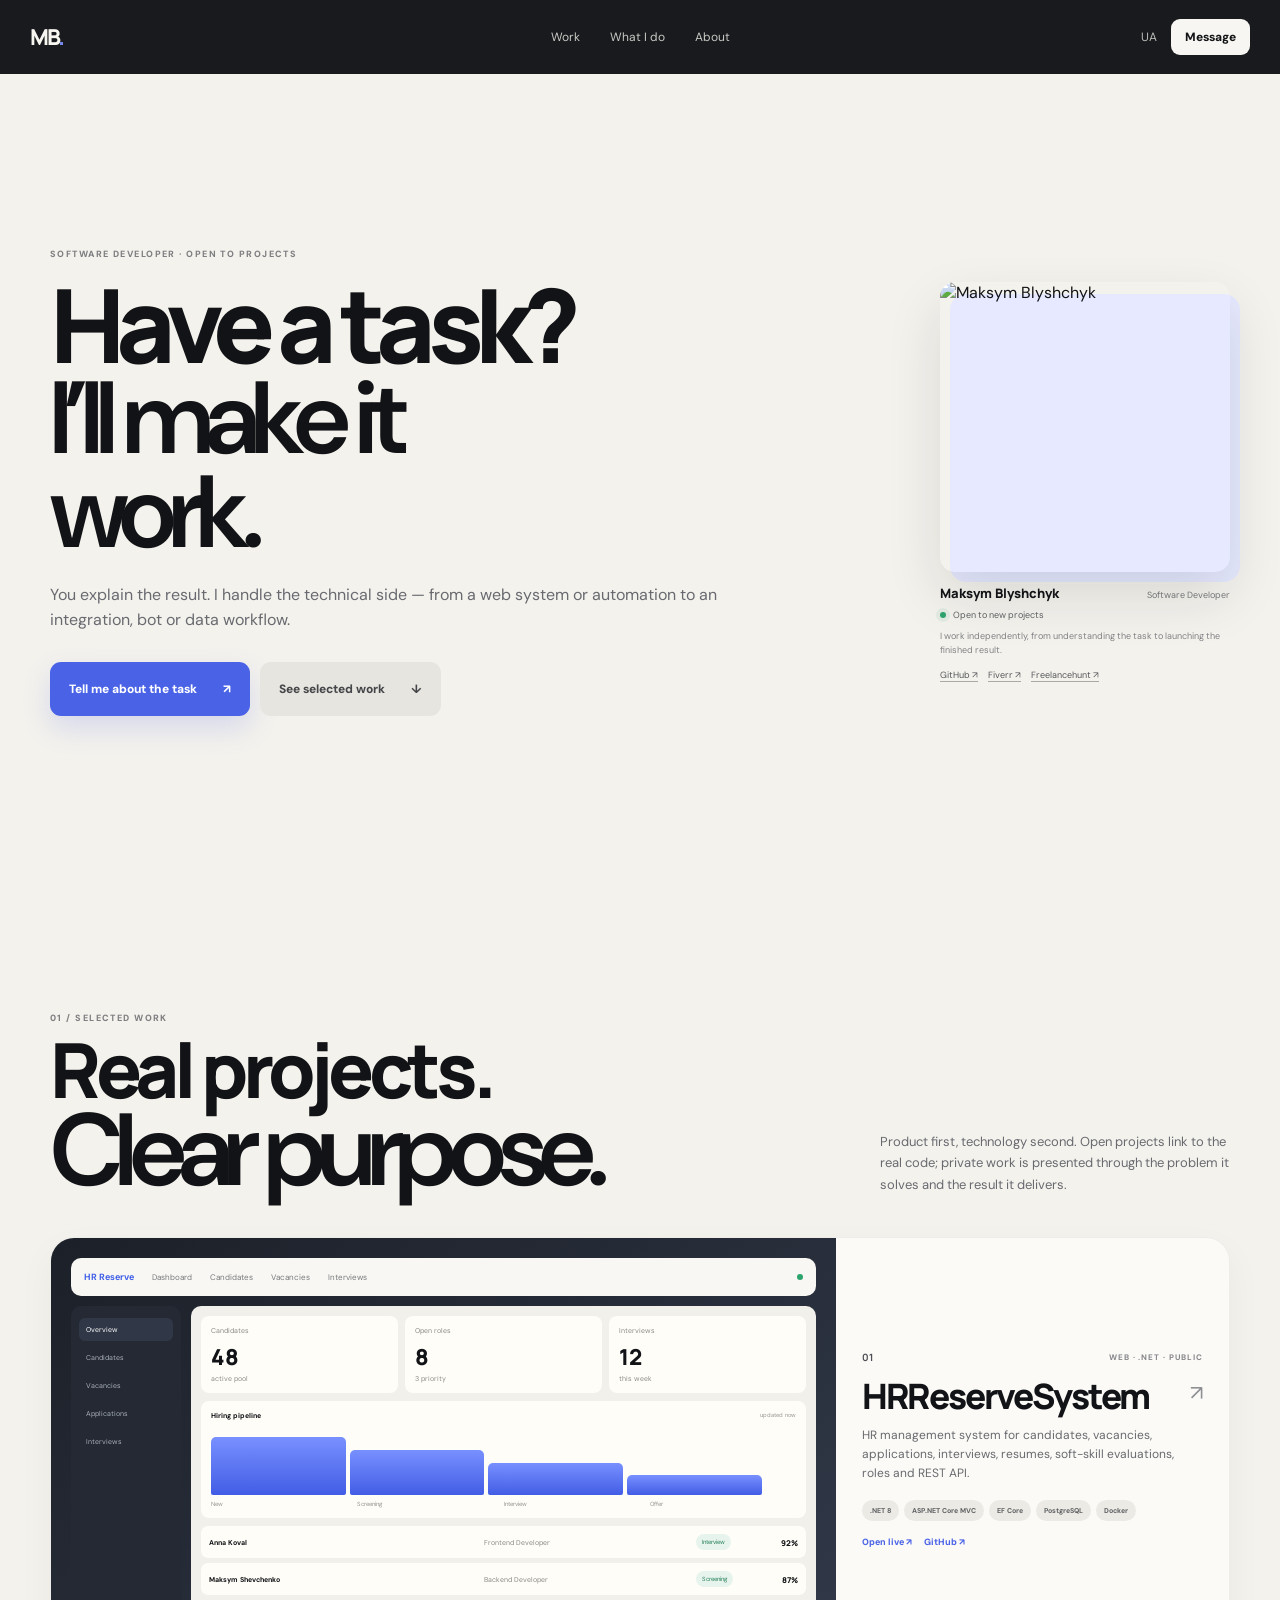
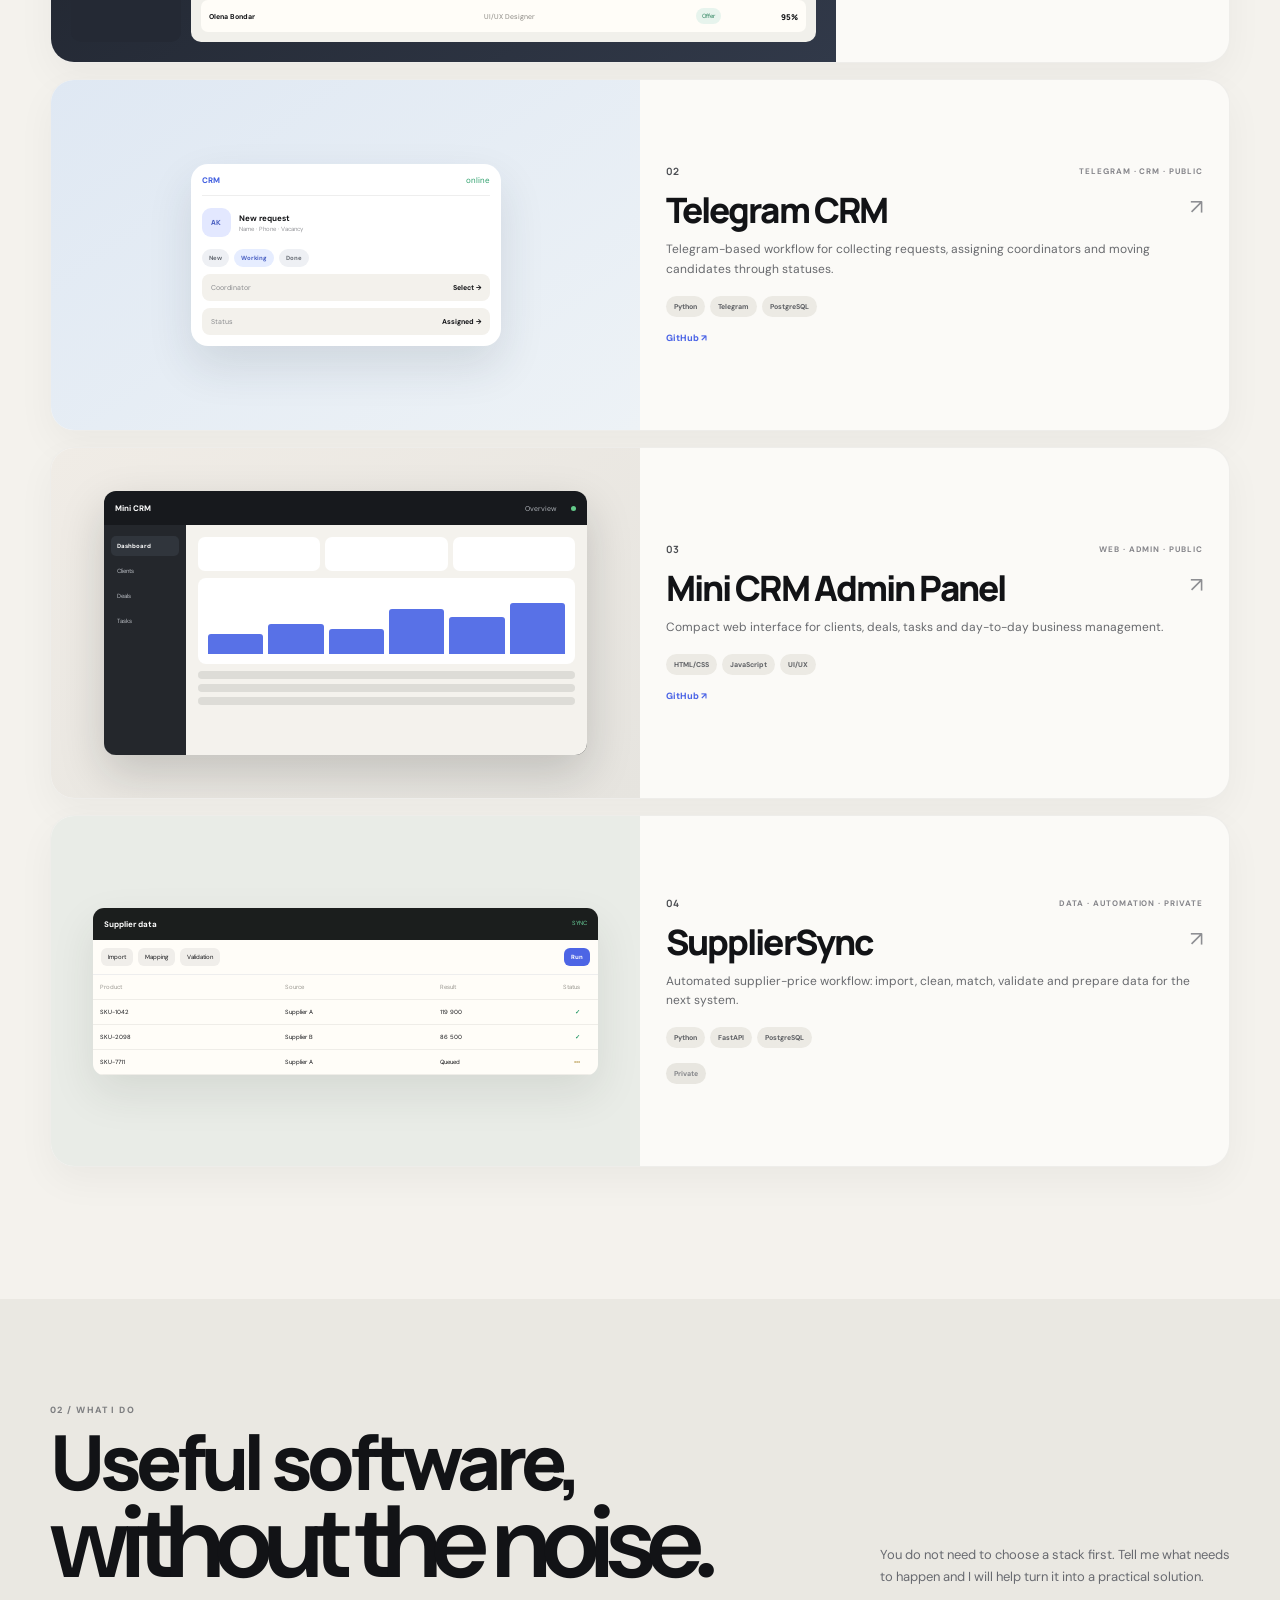
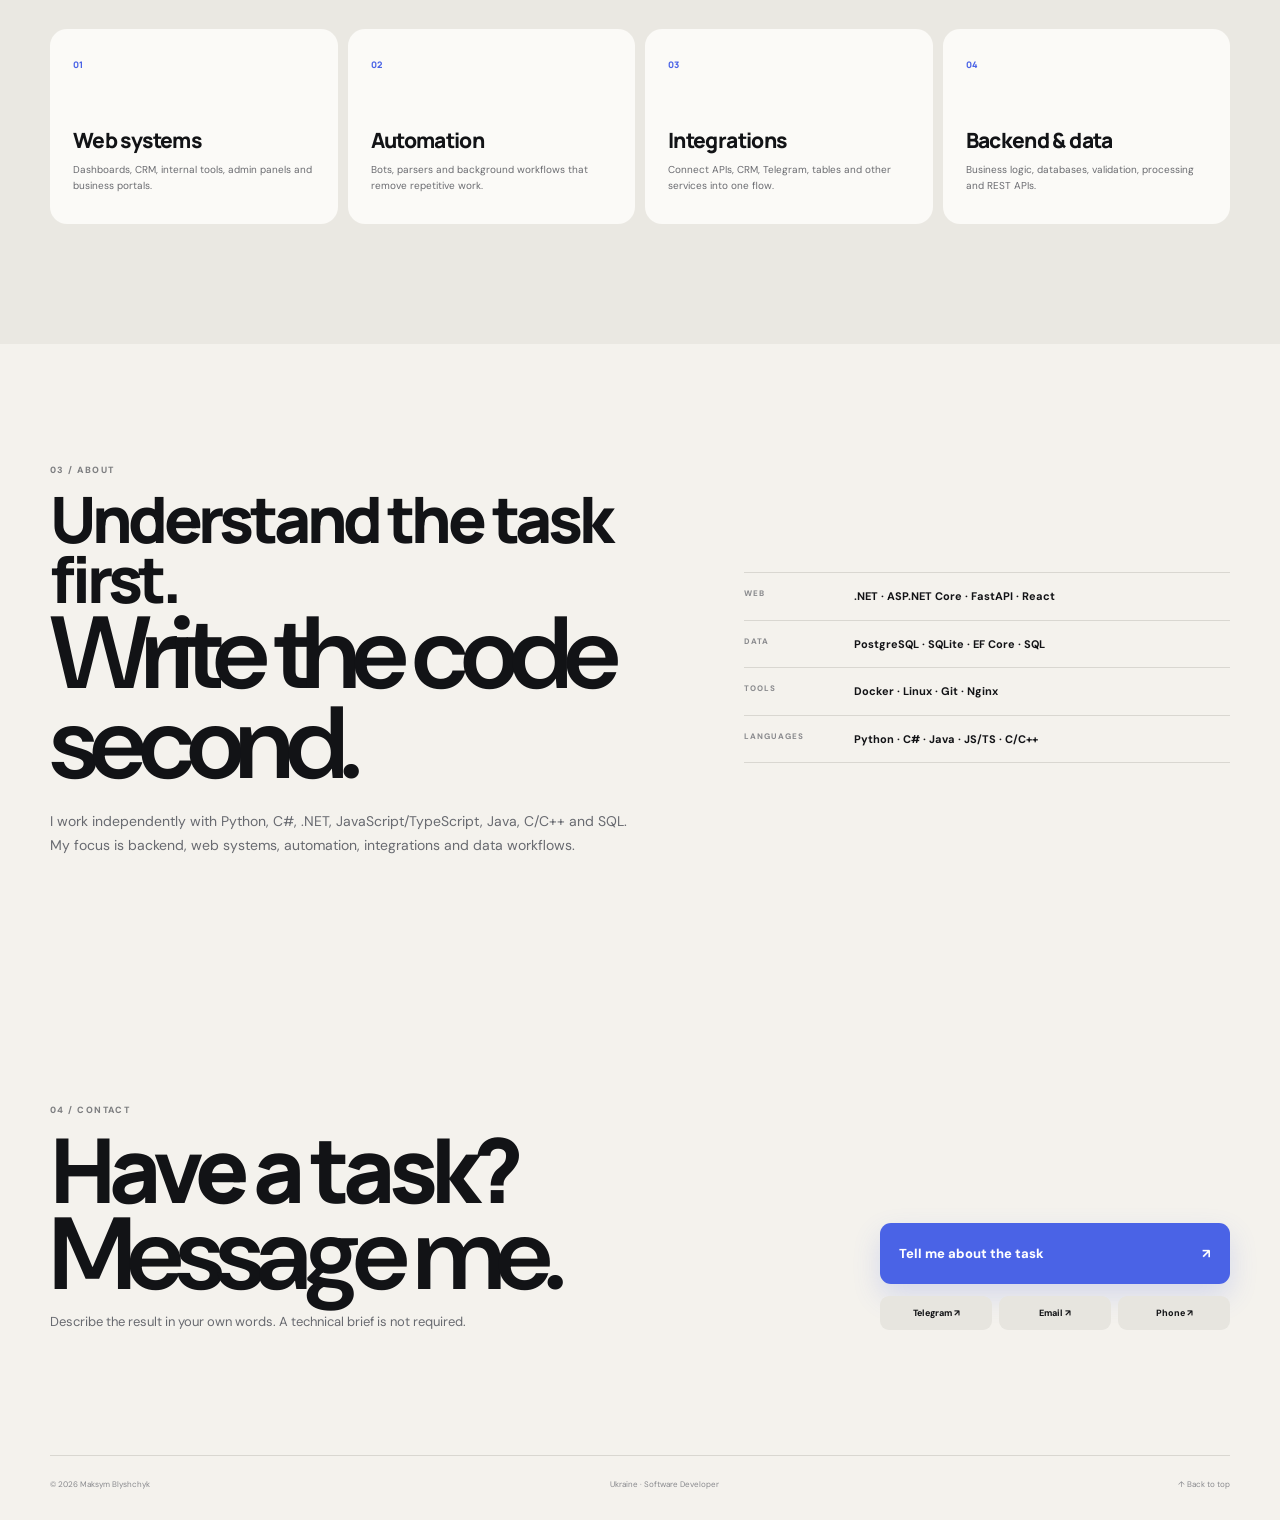
==== commit 3d85f910: "Rebuild portfolio from scratch" ====
--- a/en/index.html
+++ b/en/index.html
@@ -1 +1,16 @@
-<!doctype html><html lang="en"><head><meta charset="utf-8"><meta name="viewport" content="width=device-width,initial-scale=1"><meta name="description" content="Maksym Blyshchyk — software developer. Web systems, automation, integrations, bots and data solutions."><title>Maksym Blyshchyk — Software Developer</title><link rel="canonical" href="https://noobitafk.github.io/en/"><link rel="alternate" hreflang="uk" href="/"><link rel="alternate" hreflang="en" href="/en/"><link rel="preconnect" href="https://fonts.googleapis.com"><link rel="preconnect" href="https://fonts.gstatic.com" crossorigin><link href="https://fonts.googleapis.com/css2?family=DM+Sans:wght@400;500;600;700&family=Space+Grotesk:wght@500;600;700&family=Source+Serif+4:ital,opsz,wght@1,8..60,500&display=swap" rel="stylesheet"><link rel="stylesheet" href="/styles.css"></head><body><header class="topbar"><a class="brandmark" href="#top">MB<span>.</span></a><nav><a href="#work">Work</a><a href="#services">What I do</a><a href="#about">About</a><a href="#contact">Contact</a></nav><div class="top-actions"><span class="language"><a href="/">UA</a><b>EN</b></span><button class="top-cta" data-contact>Message ↗</button><button class="menu">☰</button></div></header><div class="mobile-nav"><a href="#work">Work</a><a href="#services">What I do</a><a href="#about">About</a><a href="#contact">Contact</a><a href="/">Українська</a></div><main id="top"><section class="hero wrap"><div class="hero-copy reveal"><p class="eyebrow">SOFTWARE DEVELOPER · OPEN TO PROJECTS</p><h1>Have a task?<br><em>I’ll make it work.</em></h1><p class="hero-lead">Tell me what should happen in the end. I’ll break down the problem, suggest a practical solution and handle the technical side — from web systems and automation to integrations and data.</p><div class="hero-actions"><button class="btn primary" data-contact>Tell me about the task <span>→</span></button><a class="btn secondary" href="#work">See the work <span>↓</span></a></div><div class="contact-row"><span>Easy to reach:</span><button class="mini-contact" data-contact><b>TG</b>Telegram</button><a class="mini-contact" href="mailto:maks2006bl@gmail.com"><b>@</b>Email</a><a class="mini-contact" href="tel:+380671453788"><b>☎</b>Phone</a></div></div><aside class="profile reveal"><img src="https://avatars.githubusercontent.com/u/61797448?v=4" alt="Maksym Blyshchyk"><div class="profile-name"><strong>Maksym Blyshchyk</strong><span>Software Developer</span></div><div class="availability"><i></i>Open to new projects</div><p>I work independently on focused tasks and small products — from the first discussion to a finished result.</p><div class="profile-links"><a href="https://github.com/NoobITafk" target="_blank" rel="noreferrer">GitHub ↗</a><a href="https://freelancehunt.com/ua/showcase/work/freelance-helper-telegram-bot-dlya/2046690.html" target="_blank" rel="noreferrer">Freelancehunt ↗</a><a href="https://www.fiverr.com/enotik_" target="_blank" rel="noreferrer">Fiverr ↗</a></div></aside></section><section class="work wrap" id="work"><div class="section-intro reveal"><div><span class="eyebrow">01 / SELECTED WORK</span><h2>Not just screenshots. You can see what the product does.</h2></div><p>Each case starts with the problem and the result. Technical details come after, for people who actually need them.</p></div><div class="work-filter reveal"><button class="filter active" data-filter="all">All</button><button class="filter" data-filter="web">Web</button><button class="filter" data-filter="automation">Automation</button><button class="filter" data-filter="data">Data</button><button class="filter" data-filter="opensource">Open source</button></div><div class="work-grid"><article class="project featured reveal" data-project="hr" data-kind="web opensource"><button class="project-open"><span>Open source</span><b>01</b></button><div class="project-screen hr-screen"><div class="screen-top"><b>HR Reserve</b><span>Candidates</span><span>Vacancies</span><span>Interviews</span><i></i></div><div class="screen-body"><div class="metric-row"><div><small>Candidates</small><strong>24</strong><em>new this week</em></div><div><small>Vacancies</small><strong>8</strong><em>active</em></div><div><small>Interviews</small><strong>12</strong><em>scheduled</em></div></div><div class="candidate-row"><span class="avatar">AK</span><div><b>Anna Koval</b><small>Frontend Developer</small></div><em>Interview</em><strong>92%</strong></div><div class="candidate-row"><span class="avatar">MS</span><div><b>Maksym Shevchenko</b><small>Backend Developer</small></div><em>Screening</em><strong>87%</strong></div><div class="candidate-row"><span class="avatar">OB</span><div><b>Olena Bondar</b><small>UI/UX Designer</small></div><em>Offer</em><strong>95%</strong></div></div></div><div class="project-info"><div class="project-meta"><span>WEB · .NET · OPEN SOURCE · COURSE PROJECT</span><b>01</b></div><h3>HRReserveSystem</h3><p>An HR workflow for candidates, vacancies, applications and interviews. A real public project, not a concept.</p><div class="tags"><span>.NET 8</span><span>ASP.NET Core MVC</span><span>EF Core</span><span>PostgreSQL</span><span>Docker</span></div><div class="project-hint">The case opens first; the real GitHub is available from inside it.</div></div></article><article class="project reveal" data-project="automation" data-kind="automation"><button class="project-open"><span>Private work</span><b>02</b></button><div class="project-screen bot-screen"><div class="bot-top"><b>Automation</b><span>Business process</span><i>●</i></div><div class="chat"><div class="bubble client">New customer request</div><div class="bubble system">Data received ✓</div><div class="bubble system">Validation and storage ✓</div><div class="bubble system">Handed to manager →</div><div class="bot-buttons"><button>New request</button><button>Status</button><button>Help</button></div></div></div><div class="project-info"><div class="project-meta"><span>PYTHON · AUTOMATION · PRIVATE</span><b>02</b></div><h3>Business process automation</h3><p>Bots, requests, roles, validation, messages, anti-spam and lead handoff — the repetitive work that should not stay manual.</p><div class="tags"><span>Python</span><span>Telegram</span><span>PostgreSQL</span><span>Redis</span><span>Docker</span></div><div class="project-hint">Code is private. The solution and a demo can be shown separately.</div></div></article><article class="project reveal" data-project="data" data-kind="data"><button class="project-open"><span>Private work</span><b>03</b></button><div class="project-screen data-screen"><div class="data-head"><b>Supplier data</b><i>PROCESSING</i></div><div class="data-line head"><span>Product</span><span>Input</span><span>Output</span><span>State</span></div><div class="data-line"><span>Excavator 320</span><span>125 000</span><span>119 900</span><b>✓</b></div><div class="data-line"><span>Loader X2</span><span>89 000</span><span>86 500</span><b>✓</b></div><div class="data-line"><span>Truck 540</span><span>142 000</span><span>—</span><i>QUEUE</i></div><div class="data-foot"><strong>842</strong><span>rows processed</span><strong>11</strong><span>duplicates removed</span></div></div><div class="project-info"><div class="project-meta"><span>PYTHON · DATA · PRIVATE</span><b>03</b></div><h3>Data collection & cleanup</h3><p>Parsing, normalization, product matching, validation and preparation of a ready result for the next workflow.</p><div class="tags"><span>Python</span><span>FastAPI</span><span>React</span><span>PostgreSQL</span></div><div class="project-hint">Private code stays private. The logic and result can be shown without exposing it.</div></div></article><article class="project reveal" data-project="web" data-kind="web"><button class="project-open"><span>Private work</span><b>04</b></button><div class="project-screen web-screen"><div class="web-window"><header><b>WORKSPACE</b><span>Dashboard</span><span>Projects</span><span>Reports</span><i></i></header><div class="web-content"><aside><b>Overview</b><span>Projects</span><span>Tasks</span><span>Clients</span></aside><main><div class="web-title"><small>OVERVIEW</small><h4>Everything in one place.</h4></div><div class="web-cards"><div><small>Active</small><strong>12</strong></div><div><small>Done</small><strong>38</strong></div><div><small>Tasks</small><strong>17</strong></div></div><div class="web-list"><span></span><div></div><i></i><span></span><div></div><i></i><span></span><div></div><i></i></div></main></div></div></div></div><div class="project-info"><div class="project-meta"><span>WEB · BACKEND · PRIVATE</span><b>04</b></div><h3>Internal web systems</h3><p>Private dashboards, admin panels, client areas and business workflows built around one specific process.</p><div class="tags"><span>C#</span><span>.NET</span><span>ASP.NET Core</span><span>SQL</span><span>React</span></div><div class="project-hint">Private cases are presented through the product and outcome, without exposing the source.</div></div></article></div></section><section class="services" id="services"><div class="wrap"><div class="section-intro reveal"><div><span class="eyebrow">02 / WHAT I DO</span><h2>You do not need to know what to order.</h2></div><p>Describe the problem. I’ll help define what should be built and how to approach it.</p></div><div class="service-grid"><article class="reveal"><b>01</b><h3>Web systems</h3><p>Client areas, CRMs, internal tools, dashboards and admin panels.</p></article><article class="reveal"><b>02</b><h3>Automation</h3><p>Remove repetitive work, checks and routine actions.</p></article><article class="reveal"><b>03</b><h3>Integrations</h3><p>Connect websites, APIs, CRMs, spreadsheets, bots and other parts of one process.</p></article><article class="reveal"><b>04</b><h3>Parsing & data</h3><p>Collect, clean, compare and prepare data for real use.</p></article></div></div></section><section class="about wrap" id="about"><div class="about-main reveal"><span class="eyebrow">03 / ABOUT</span><h2>First I understand the task. Then I write the code.</h2><p>I work with Python, C#, .NET, JavaScript/TypeScript, Java, C/C++ and SQL. My focus is backend, web systems, automation, integrations and data. I like results that can be verified in the product rather than explained with buzzwords.</p></div><div class="about-facts reveal"><div><span>Languages</span><strong>Python · C# · Java · JS/TS · C/C++ · SQL</strong></div><div><span>Web</span><strong>.NET · ASP.NET Core · FastAPI · React</strong></div><div><span>Data</span><strong>PostgreSQL · SQLite · EF Core · SQLAlchemy</strong></div><div><span>Delivery</span><strong>Docker · Linux · Git · Nginx</strong></div></div></section><section class="contact wrap" id="contact"><div class="contact-copy reveal"><span class="eyebrow">04 / CONTACT</span><h2>Have a task?<br><em>Tell me.</em></h2><p>No technical brief required. A few sentences are enough to start.</p></div><div class="contact-box reveal"><button class="btn primary" data-contact>Tell me about the task <span>→</span></button><div class="contact-links"><a href="https://t.me/MaksBlischik" target="_blank" rel="noreferrer">Telegram ↗</a><a href="mailto:maks2006bl@gmail.com">Email ↗</a><a href="tel:+380671453788">067 145 37 88</a><a href="https://www.fiverr.com/enotik_" target="_blank" rel="noreferrer">Fiverr ↗</a></div></div></section></main><footer class="wrap"><span>© 2026 Maksym Blyshchyk</span><span>Ukraine · Software Developer</span></footer><div class="modal" id="projectModal" aria-hidden="true"><div class="modal-bg modal-close"></div><div class="project-dialog"><button class="x modal-close" aria-label="Close">×</button><div id="projectModalContent"></div></div></div><div class="modal" id="contactModal" aria-hidden="true"><div class="modal-bg modal-close"></div><div class="contact-dialog"><button class="x modal-close" aria-label="Close">×</button><span class="eyebrow">CONTACT</span><h2>Tell me what you need.</h2><p>Describe the desired result in your own words.</p><textarea id="message" placeholder="For example: I need a bot for collecting applications…"></textarea><div class="send-grid"><button class="send-btn" data-channel="telegram"><b>TG</b><span><strong>Telegram</strong><small>Your message will be ready in the chat</small></span>→</button><button class="send-btn" data-channel="email"><b>@</b><span><strong>Email</strong><small>The email opens already filled in</small></span>→</button></div><div class="dialog-links"><a href="https://freelancehunt.com/ua/showcase/work/freelance-helper-telegram-bot-dlya/2046690.html" target="_blank" rel="noreferrer">Freelancehunt ↗</a><a href="https://www.fiverr.com/enotik_" target="_blank" rel="noreferrer">Fiverr ↗</a></div></div></div><script src="/script.js"></script></body></html>+<!doctype html>
+<html lang="en">
+<head><meta charset="utf-8"><meta name="viewport" content="width=device-width, initial-scale=1"><meta name="description" content="Maksym Blyshchyk — Software Developer. Web systems, automation, integrations and backend solutions."><meta name="theme-color" content="#101114"><title>Maksym Blyshchyk — Software Developer</title><link rel="alternate" hreflang="uk" href="/"><link rel="alternate" hreflang="en" href="/en/"><link rel="preconnect" href="https://fonts.googleapis.com"><link rel="preconnect" href="https://fonts.gstatic.com" crossorigin><link href="https://fonts.googleapis.com/css2?family=DM+Sans:wght@400;500;600;700&family=Manrope:wght@500;600;700;800&display=swap" rel="stylesheet"><link rel="stylesheet" href="/styles.css"></head>
+<body><div class="noise" aria-hidden="true"></div>
+<header class="site-header"><a class="wordmark" href="#top">MB<span>.</span></a><nav class="desktop-nav" aria-label="Main navigation"><a href="#work">Work</a><a href="#services">What I do</a><a href="#about">About</a></nav><div class="header-actions"><a class="lang" href="/">UA</a><button class="header-contact" data-contact>Message</button><button class="menu-toggle" aria-expanded="false" aria-controls="mobileNav" aria-label="Open menu"><span></span><span></span></button></div></header>
+<div class="mobile-nav" id="mobileNav"><a href="#work">Work</a><a href="#services">What I do</a><a href="#about">About</a><a href="/">Українська</a><button data-contact>Message</button></div>
+<main id="top"><section class="hero wrap"><div class="hero-copy reveal"><p class="eyebrow">SOFTWARE DEVELOPER · OPEN TO PROJECTS</p><h1>Have a task?<br><em>I’ll make it<br>work.</em></h1><p class="hero-intro">You explain the result. I handle the technical side — from a web system or automation to an integration, bot or data workflow.</p><div class="hero-actions"><button class="button button-primary" data-contact>Tell me about the task <span>↗</span></button><a class="button button-ghost" href="#work">See selected work <span>↓</span></a></div></div><aside class="hero-side reveal"><div class="portrait-wrap"><img src="https://avatars.githubusercontent.com/u/61797448?v=4" alt="Maksym Blyshchyk"></div><div class="profile-row"><strong>Maksym Blyshchyk</strong><span>Software Developer</span></div><div class="status"><i></i><span>Open to new projects</span></div><p class="profile-text">I work independently, from understanding the task to launching the finished result.</p><div class="profile-links"><a href="https://github.com/NoobITafk" target="_blank" rel="noreferrer">GitHub ↗</a><a href="https://www.fiverr.com/enotik_" target="_blank" rel="noreferrer">Fiverr ↗</a><a href="https://freelancehunt.com/ua/showcase/work/freelance-helper-telegram-bot-dlya/2046690.html" target="_blank" rel="noreferrer">Freelancehunt ↗</a></div></aside></section>
+<section class="work wrap" id="work"><div class="section-top reveal"><div><p class="eyebrow">01 / SELECTED WORK</p><h2>Real projects.<br><em>Clear purpose.</em></h2></div><p>Product first, technology second. Open projects link to the real code; private work is presented through the problem it solves and the result it delivers.</p></div>
+<div class="project-list"><article class="project project-featured reveal"><div class="project-visual hr-visual"><div class="app-bar"><b>HR Reserve</b><span>Dashboard</span><span>Candidates</span><span>Vacancies</span><span>Interviews</span><i></i></div><div class="app-layout"><aside><span class="active">Overview</span><span>Candidates</span><span>Vacancies</span><span>Applications</span><span>Interviews</span></aside><div class="app-main"><div class="metric-grid"><div><small>Candidates</small><strong>48</strong><span>active pool</span></div><div><small>Open roles</small><strong>8</strong><span>3 priority</span></div><div><small>Interviews</small><strong>12</strong><span>this week</span></div></div><div class="pipeline"><div class="line-title"><b>Hiring pipeline</b><small>updated now</small></div><div class="bars"><i style="--w:88%"></i><i style="--w:68%"></i><i style="--w:49%"></i><i style="--w:31%"></i></div><div class="pipeline-labels"><span>New</span><span>Screening</span><span>Interview</span><span>Offer</span></div></div><div class="candidate-table"><div><b>Anna Koval</b><span>Frontend Developer</span><em>Interview</em><strong>92%</strong></div><div><b>Maksym Shevchenko</b><span>Backend Developer</span><em>Screening</em><strong>87%</strong></div><div><b>Olena Bondar</b><span>UI/UX Designer</span><em>Offer</em><strong>95%</strong></div></div></div></div></div><div class="project-copy"><div class="project-label"><span>01</span><span>WEB · .NET · PUBLIC</span></div><div class="project-head"><h3>HRReserveSystem</h3><span class="project-arrow">↗</span></div><p>HR management system for candidates, vacancies, applications, interviews, resumes, soft-skill evaluations, roles and REST API.</p><div class="project-footer"><div class="tags"><span>.NET 8</span><span>ASP.NET Core MVC</span><span>EF Core</span><span>PostgreSQL</span><span>Docker</span></div><div class="project-actions"><a href="https://hrreservesystem.duckdns.org/" target="_blank" rel="noreferrer">Open live ↗</a><a href="https://github.com/MaksBlyshchyk/HRReserveSystem" target="_blank" rel="noreferrer">GitHub ↗</a></div></div></div></article>
+<article class="project split reveal"><div class="project-visual crm-visual"><div class="phone-window"><div class="phone-head"><b>CRM</b><span>online</span></div><div class="chat-line"><span class="avatar">AK</span><div><b>New request</b><small>Name · Phone · Vacancy</small></div></div><div class="crm-status"><b>New</b><b>Working</b><b>Done</b></div><div class="mini-form"><span>Coordinator</span><strong>Select →</strong></div><div class="mini-form"><span>Status</span><strong>Assigned →</strong></div></div></div><div class="project-copy compact"><div class="project-label"><span>02</span><span>TELEGRAM · CRM · PUBLIC</span></div><div class="project-head"><h3>Telegram CRM</h3><span class="project-arrow">↗</span></div><p>Telegram-based workflow for collecting requests, assigning coordinators and moving candidates through statuses.</p><div class="project-footer"><div class="tags"><span>Python</span><span>Telegram</span><span>PostgreSQL</span></div><div class="project-actions"><a href="https://github.com/NoobITafk/Telegram---CRM" target="_blank" rel="noreferrer">GitHub ↗</a></div></div></div></article>
+<article class="project split reveal"><div class="project-visual admin-visual"><div class="admin-window"><div class="admin-head"><b>Mini CRM</b><span>Overview</span><i></i></div><div class="admin-body"><aside><b>Dashboard</b><span>Clients</span><span>Deals</span><span>Tasks</span></aside><main><div class="admin-metrics"><i></i><i></i><i></i></div><div class="admin-chart"><b></b><b></b><b></b><b></b><b></b><b></b></div><div class="admin-rows"><span></span><span></span><span></span></div></main></div></div></div><div class="project-copy compact"><div class="project-label"><span>03</span><span>WEB · ADMIN · PUBLIC</span></div><div class="project-head"><h3>Mini CRM Admin Panel</h3><span class="project-arrow">↗</span></div><p>Compact web interface for clients, deals, tasks and day-to-day business management.</p><div class="project-footer"><div class="tags"><span>HTML/CSS</span><span>JavaScript</span><span>UI/UX</span></div><div class="project-actions"><a href="https://github.com/NoobITafk/Mini-CRM-Admin-Panel" target="_blank" rel="noreferrer">GitHub ↗</a></div></div></div></article>
+<article class="project split reveal"><div class="project-visual data-visual"><div class="data-app"><div class="data-head"><b>Supplier data</b><span>SYNC</span></div><div class="data-tool"><span>Import</span><span>Mapping</span><span>Validation</span><b>Run</b></div><div class="data-grid"><div>Product</div><div>Source</div><div>Result</div><div>Status</div><span>SKU-1042</span><span>Supplier A</span><span>119 900</span><b>✓</b><span>SKU-2098</span><span>Supplier B</span><span>86 500</span><b>✓</b><span>SKU-7711</span><span>Supplier A</span><span>Queued</span><i>•••</i></div></div></div><div class="project-copy compact"><div class="project-label"><span>04</span><span>DATA · AUTOMATION · PRIVATE</span></div><div class="project-head"><h3>SupplierSync</h3><span class="project-arrow">↗</span></div><p>Automated supplier-price workflow: import, clean, match, validate and prepare data for the next system.</p><div class="project-footer"><div class="tags"><span>Python</span><span>FastAPI</span><span>PostgreSQL</span></div><div class="project-actions"><span class="private">Private</span></div></div></div></article></div></section>
+<section class="services" id="services"><div class="wrap"><div class="section-top reveal"><div><p class="eyebrow">02 / WHAT I DO</p><h2>Useful software,<br><em>without the noise.</em></h2></div><p>You do not need to choose a stack first. Tell me what needs to happen and I will help turn it into a practical solution.</p></div><div class="service-grid"><article class="service-card reveal"><span>01</span><h3>Web systems</h3><p>Dashboards, CRM, internal tools, admin panels and business portals.</p></article><article class="service-card reveal"><span>02</span><h3>Automation</h3><p>Bots, parsers and background workflows that remove repetitive work.</p></article><article class="service-card reveal"><span>03</span><h3>Integrations</h3><p>Connect APIs, CRM, Telegram, tables and other services into one flow.</p></article><article class="service-card reveal"><span>04</span><h3>Backend & data</h3><p>Business logic, databases, validation, processing and REST APIs.</p></article></div></div></section>
+<section class="about wrap" id="about"><div class="about-copy reveal"><p class="eyebrow">03 / ABOUT</p><h2>Understand the task first.<br><em>Write the code second.</em></h2><p>I work independently with Python, C#, .NET, JavaScript/TypeScript, Java, C/C++ and SQL. My focus is backend, web systems, automation, integrations and data workflows.</p></div><div class="stack reveal"><div><span>WEB</span><b>.NET · ASP.NET Core · FastAPI · React</b></div><div><span>DATA</span><b>PostgreSQL · SQLite · EF Core · SQL</b></div><div><span>TOOLS</span><b>Docker · Linux · Git · Nginx</b></div><div><span>LANGUAGES</span><b>Python · C# · Java · JS/TS · C/C++</b></div></div></section>
+<section class="contact wrap" id="contact"><div class="contact-copy reveal"><p class="eyebrow">04 / CONTACT</p><h2>Have a task?<br><em>Message me.</em></h2><p>Describe the result in your own words. A technical brief is not required.</p></div><div class="contact-panel reveal"><button class="button button-primary big" data-contact>Tell me about the task <span>↗</span></button><div class="contact-links"><a href="https://t.me/MaksBlischik" target="_blank" rel="noreferrer">Telegram ↗</a><a href="mailto:maks2006bl@gmail.com">Email ↗</a><a href="tel:+380671453788">Phone ↗</a></div></div></section></main><footer class="site-footer wrap"><span>© 2026 Maksym Blyshchyk</span><span>Ukraine · Software Developer</span><a href="#top">↑ Back to top</a></footer>
+<div class="modal" id="contactModal" aria-hidden="true"><div class="modal-bg" data-close></div><div class="contact-dialog"><button class="modal-close" data-close aria-label="Close">×</button><p class="eyebrow">CONTACT</p><h2>Tell me what you need.</h2><p>Write the task in your own words. Technical details can come later.</p><textarea id="contactMessage" placeholder="For example: I need a bot that receives requests and sends them to a manager…"></textarea><div class="send-options"><button class="send-option" data-send="telegram"><b>TG</b><span><strong>Telegram</strong><small>Open chat with your message ready</small></span><i>↗</i></button><button class="send-option" data-send="email"><b>@</b><span><strong>Email</strong><small>Open an email with your message ready</small></span><i>↗</i></button></div><div class="dialog-note">Your message is not stored on this website.</div></div></div><script src="/script.js"></script></body></html>
--- a/styles.css
+++ b/styles.css
@@ -1 +1 @@
-:root{--bg:#f4f1eb;--paper:#fffdf8;--ink:#151515;--muted:#6c6961;--line:#ddd8cf;--blue:#415de6;--blue-soft:#e7ebff;--green:#2d9b6c}*{box-sizing:border-box}html{scroll-behavior:smooth;scroll-padding-top:76px}body{margin:0;min-width:320px;background:var(--bg);color:var(--ink);font-family:'DM Sans',Arial,sans-serif;-webkit-font-smoothing:antialiased}body:before{content:"";position:fixed;inset:0;pointer-events:none;z-index:-1;background:radial-gradient(circle at 78% 8%,rgba(65,93,230,.08),transparent 25%),radial-gradient(circle at 10% 52%,rgba(145,108,192,.05),transparent 22%)}a{text-decoration:none;color:inherit}button{font:inherit}.wrap{width:min(1180px,calc(100% - 44px));margin:auto}.topbar{position:sticky;top:0;z-index:50;height:70px;padding:0 28px;display:grid;grid-template-columns:1fr auto 1fr;align-items:center;background:rgba(34,34,32,.96);color:#fff;backdrop-filter:blur(18px);box-shadow:0 10px 34px rgba(22,22,20,.12)}.brandmark{font:700 24px/1 'Space Grotesk';letter-spacing:-.08em}.brandmark span{color:#7183ed}.topbar nav{display:flex;gap:32px;font-size:12px;color:#d2d1cc}.topbar nav a:hover{color:#fff}.top-actions{justify-self:end;display:flex;align-items:center;gap:16px;font-size:11px}.language{display:flex;gap:7px}.language a{color:#999891}.top-cta{border:0;border-radius:11px;background:#fff;color:#171716;padding:10px 14px;font-size:11px;font-weight:800;cursor:pointer;transition:.2s}.top-cta:hover{transform:translateY(-1px);background:#eef1ff}.menu{display:none;border:0;background:transparent;color:#fff;font-size:20px}.mobile-nav{display:none}.hero{min-height:calc(100svh - 70px);display:grid;grid-template-columns:minmax(0,1fr) 280px;gap:78px;align-items:center;padding:74px 0 78px}.eyebrow{font-size:10px;line-height:1;letter-spacing:.14em;text-transform:uppercase;color:#7a776f;font-weight:700}.hero h1{margin:18px 0 24px;max-width:920px;font:700 clamp(58px,7vw,96px)/.9 'Space Grotesk';letter-spacing:-.075em}.hero h1 em{font:500 clamp(58px,7vw,96px)/.9 'Source Serif 4',Georgia,serif}.hero-lead{max-width:730px;margin:0;color:var(--muted);font-size:17px;line-height:1.6}.hero-actions{display:flex;gap:10px;margin-top:28px}.btn{min-height:54px;padding:0 20px;border:0;border-radius:12px;display:inline-flex;align-items:center;justify-content:space-between;gap:20px;font-size:13px;font-weight:800;cursor:pointer;transition:transform .2s,background .2s,box-shadow .2s}.primary{background:var(--blue);color:#fff;box-shadow:0 14px 30px rgba(65,93,230,.18)}.primary:hover{background:#3048ca;transform:translateY(-2px);box-shadow:0 18px 34px rgba(65,93,230,.22)}.secondary{background:#e9e6df;color:#47453f}.secondary:hover{background:#dfdcd4;transform:translateY(-2px)}.contact-row{display:flex;flex-wrap:wrap;align-items:center;gap:7px;margin-top:16px;color:#79766f;font-size:10px}.mini-contact{border:0;border-radius:999px;background:#e9e6df;color:#45433d;padding:5px 9px;display:inline-flex;align-items:center;gap:6px;font-size:10px;font-weight:700;cursor:pointer;transition:.18s}.mini-contact:hover{background:#fff;transform:translateY(-1px)}.mini-contact b{display:grid;place-items:center;width:20px;height:20px;border-radius:6px;background:#fff;font-size:7px}.profile img{display:block;width:100%;aspect-ratio:1;object-fit:cover;border-radius:15px;box-shadow:0 22px 55px rgba(21,21,19,.14)}.profile-name{display:flex;align-items:baseline;justify-content:space-between;gap:10px;padding:11px 0 7px}.profile-name strong{font:700 14px 'Space Grotesk'}.profile-name span{font-size:10px;color:#77746c}.availability{display:flex;align-items:center;gap:7px;color:#66635c;font-size:10px}.availability i{width:7px;height:7px;border-radius:50%;background:var(--green);display:block;box-shadow:0 0 0 4px rgba(45,155,108,.09)}.profile p{margin:9px 0 0;color:#87847d;font-size:10px;line-height:1.5}.profile-links{display:flex;flex-wrap:wrap;gap:8px;margin-top:12px}.profile-links a{font-size:10px;color:#4f4d47}.profile-links a:hover{color:var(--blue)}.work{padding:108px 0 130px}.section-intro{display:flex;justify-content:space-between;align-items:end;gap:50px;margin-bottom:34px}.section-intro h2{max-width:760px;margin:11px 0 0;font:700 clamp(45px,5.6vw,72px)/.94 'Space Grotesk';letter-spacing:-.066em}.section-intro>p{max-width:340px;margin:0;color:var(--muted);font-size:13px;line-height:1.6}.work-filter{display:flex;gap:7px;flex-wrap:wrap;margin-bottom:16px}.filter{border:0;border-radius:999px;background:#e9e6df;color:#5f5c55;padding:7px 11px;font-size:10px;font-weight:700;cursor:pointer;transition:.18s}.filter:hover{background:#fff}.filter.active{background:#1d1d1b;color:#fff}.work-grid{display:grid;grid-template-columns:repeat(2,1fr);gap:14px}.project{position:relative;background:var(--paper);border:1px solid rgba(20,20,16,.06);border-radius:22px;overflow:hidden;box-shadow:0 14px 38px rgba(20,20,16,.05);transition:transform .26s,box-shadow .26s,opacity .26s}.project:hover{transform:translateY(-4px);box-shadow:0 23px 48px rgba(20,20,16,.09)}.project.hidden{display:none}.project.featured{grid-column:1/-1}.project-screen{position:relative;min-height:350px;padding:18px;overflow:hidden}.featured .project-screen{min-height:470px}.hr-screen{background:linear-gradient(145deg,#20242d,#394457)}.project-open{position:absolute;z-index:3;top:16px;left:16px;right:16px;display:flex;align-items:center;justify-content:space-between;border:0;background:transparent;color:#fff;padding:0;cursor:pointer}.project-open span{padding:6px 8px;border-radius:999px;background:rgba(20,20,20,.42);backdrop-filter:blur(8px);font-size:9px;font-weight:700}.project-open b{display:grid;place-items:center;width:34px;height:34px;border-radius:50%;background:rgba(255,255,255,.86);color:#222;font-size:10px}.screen-top{height:42px;margin-top:12px;background:#fbfaf6;border-radius:10px;display:flex;align-items:center;gap:17px;padding:0 14px;color:#7e7c74;font-size:9px}.screen-top b{color:var(--blue);font-size:10px}.screen-top i{width:7px;height:7px;background:var(--green);border-radius:50%;margin-left:auto}.screen-body{margin-top:12px;background:#f2f0eb;border-radius:13px;padding:14px}.metric-row{display:grid;grid-template-columns:repeat(3,1fr);gap:9px}.metric-row>div{background:#fffdf8;border-radius:10px;padding:14px}.metric-row small{display:block;color:#8e8b83;font-size:8px}.metric-row strong{display:block;margin:8px 0 3px;font:700 30px 'Space Grotesk'}.metric-row em{font-size:8px;color:var(--green);font-style:normal}.candidate-row{display:grid;grid-template-columns:34px 1.5fr 88px 45px;align-items:center;gap:9px;margin-top:8px;padding:9px 10px;background:#fffdf8;border-radius:10px}.candidate-row .avatar{display:grid;place-items:center;width:32px;height:32px;border-radius:9px;background:#e1e6ff;color:#455ac6;font:800 8px 'Space Grotesk'}.candidate-row div{display:grid;gap:2px}.candidate-row b{font-size:9px}.candidate-row small{font-size:7px;color:#8e8b83}.candidate-row em{padding:5px 6px;border-radius:999px;background:#e8f4ee;color:#27835d;font-size:7px;font-style:normal;text-align:center}.candidate-row strong{font:800 9px 'Space Grotesk';text-align:right}.bot-screen{background:linear-gradient(145deg,#dde7f4,#f0f5f9)}.bot-top{height:40px;margin-top:12px;padding:0 12px;background:#fff;border-radius:10px;display:flex;align-items:center;gap:10px;font-size:9px}.bot-top b{padding:5px 7px;border-radius:7px;background:#d9edff;color:#1774a7;font-size:7px}.bot-top i{margin-left:auto;color:var(--green);font-size:8px}.chat{max-width:400px;margin:14px auto 0;padding:15px;background:#fdfdfd;border-radius:15px;box-shadow:0 14px 30px rgba(30,50,60,.09)}.bubble{max-width:82%;margin:5px 0;padding:8px 10px;border-radius:12px;font-size:8px;line-height:1.4}.bubble.client{margin-left:auto;background:#e7edff}.bubble.system{background:#f0efe9}.bot-buttons{display:flex;gap:6px;margin-top:11px}.bot-buttons button{border:0;border-radius:999px;background:#e9ebfb;color:#4b59b8;padding:6px 8px;font-size:7px}.data-screen{background:#e7e9e5}.data-head{display:flex;justify-content:space-between;padding:12px;background:#1e211f;color:#fff;border-radius:10px 10px 0 0;margin-top:12px;font-size:9px}.data-head i{font-style:normal;color:#70dfaa;font-size:7px}.data-line{display:grid;grid-template-columns:1.4fr .8fr .8fr 55px;align-items:center;gap:8px;padding:10px 12px;background:#fffdf8;border-bottom:1px solid #e9e5dc;font-size:8px}.data-line.head{background:#f3f1ec;color:#8a877e;font-size:7px}.data-line b{color:var(--green);text-align:center}.data-line i{font-style:normal;color:#a27d1c;text-align:center;font-size:7px}.data-foot{display:grid;grid-template-columns:auto 1fr auto 1fr;gap:6px;align-items:center;padding:11px 12px;background:#f3f1ec;color:#7a776f;font-size:7px}.data-foot strong{font:800 17px 'Space Grotesk';color:#222}.web-screen{background:#e7e5df}.web-window{height:100%;min-height:320px;margin-top:12px;background:#fbfaf7;border-radius:13px;overflow:hidden}.web-window>header{height:38px;display:flex;align-items:center;gap:15px;padding:0 12px;border-bottom:1px solid #e5e2da;color:#77746c;font-size:8px}.web-window>header b{color:#2b2b28}.web-window>header i{width:7px;height:7px;margin-left:auto;border-radius:50%;background:var(--green)}.web-content{display:grid;grid-template-columns:110px 1fr;height:282px}.web-content aside{padding:15px 11px;display:grid;align-content:start;gap:12px;background:#242624;color:#bfc0bb;font-size:8px}.web-content aside b{color:#fff}.web-content main{padding:17px}.web-title small{font-size:7px;color:#89867e}.web-title h4{margin:4px 0 12px;font:700 22px 'Space Grotesk';letter-spacing:-.04em}.web-cards{display:grid;grid-template-columns:repeat(3,1fr);gap:7px}.web-cards div{padding:10px;border-radius:9px;background:#f0eee8}.web-cards small{display:block;font-size:7px;color:#8a877f}.web-cards strong{display:block;margin-top:5px;font:700 20px 'Space Grotesk'}.web-list{margin-top:9px;display:grid;grid-template-columns:10px 1fr 35px;gap:6px;align-items:center}.web-list span{width:8px;height:8px;border-radius:50%;background:#dde3ff}.web-list div{height:7px;border-radius:99px;background:#e7e4dd}.web-list i{height:7px;border-radius:99px;background:#dff2e8}.project-info{padding:23px 25px 26px}.project-meta{display:flex;justify-content:space-between;align-items:center;color:#858178;font-size:8px;letter-spacing:.11em}.project-meta b{font:700 10px 'Space Grotesk';letter-spacing:0}.project h3{margin:14px 0 9px;font:700 clamp(28px,3vw,43px)/.98 'Space Grotesk';letter-spacing:-.055em}.project p{margin:0;max-width:780px;color:#6a6760;font-size:13px;line-height:1.6}.tags{display:flex;flex-wrap:wrap;gap:6px;margin-top:16px}.tags span{padding:6px 9px;border-radius:999px;background:#ebe8e1;color:#56534d;font-size:8px}.project-hint{margin-top:14px;padding-top:13px;border-top:1px solid #ece8df;color:#8b887f;font-size:10px}.services{padding:110px 0;background:#e9e6df}.service-grid{display:grid;grid-template-columns:repeat(4,1fr);gap:10px}.service-grid article{min-height:220px;padding:24px;border-radius:17px;background:var(--paper);box-shadow:0 10px 28px rgba(20,20,16,.04);transition:.2s}.service-grid article:hover{transform:translateY(-4px)}.service-grid b{color:var(--blue);font-size:10px}.service-grid h3{margin:56px 0 9px;font:700 22px 'Space Grotesk';letter-spacing:-.03em}.service-grid p{margin:0;color:#6d6962;font-size:11px;line-height:1.6}.about{display:grid;grid-template-columns:1.05fr .95fr;gap:90px;padding:125px 0}.about-main h2{margin:12px 0 18px;max-width:760px;font:700 clamp(45px,5.3vw,68px)/.95 'Space Grotesk';letter-spacing:-.065em}.about-main p{max-width:700px;color:#6b6861;font-size:14px;line-height:1.65;margin:0}.about-facts{display:grid;gap:9px;align-content:start}.about-facts div{padding:18px 19px;border-top:1px solid var(--line)}.about-facts span{display:block;margin-bottom:7px;color:#8b887f;font-size:9px;text-transform:uppercase;letter-spacing:.11em}.about-facts strong{font-size:12px;line-height:1.5}.contact{display:grid;grid-template-columns:1fr 360px;gap:90px;align-items:end;padding:112px 0 125px}.contact h2{margin:13px 0;font:700 clamp(56px,6.3vw,88px)/.88 'Space Grotesk';letter-spacing:-.07em}.contact h2 em{font:500 clamp(56px,6.3vw,88px)/.88 'Source Serif 4',Georgia,serif}.contact-copy p{max-width:620px;color:var(--muted);font-size:14px}.contact-box{display:grid;gap:18px}.contact-box>.btn{width:100%}.contact-links{display:grid;grid-template-columns:1fr 1fr;gap:8px}.contact-links a{padding:12px 13px;border-radius:10px;background:#e8e5de;font-size:10px;font-weight:700;transition:.18s}.contact-links a:hover{background:#fff}footer{border-top:1px solid var(--line);padding:24px 0 34px;display:flex;justify-content:space-between;color:#89867e;font-size:9px}.modal{display:none;position:fixed;inset:0;z-index:100}.modal.open{display:block}.modal-bg{position:absolute;inset:0;background:rgba(17,17,16,.62);backdrop-filter:blur(8px)}.project-dialog,.contact-dialog{position:absolute;left:50%;top:50%;transform:translate(-50%,-50%);width:min(94vw,760px);max-height:90svh;overflow:auto;padding:30px;background:var(--paper);border-radius:22px;box-shadow:0 35px 100px rgba(0,0,0,.28)}.contact-dialog{width:min(94vw,560px)}.x{position:absolute;right:14px;top:14px;width:36px;height:36px;border:0;border-radius:10px;background:#e9e6df;font-size:22px;cursor:pointer}.modal-title{margin:12px 0 9px;font:700 44px/.95 'Space Grotesk';letter-spacing:-.055em}.modal-copy{margin:0;color:#68645e;font-size:14px;line-height:1.65}.modal-info{display:grid;grid-template-columns:1fr 1fr;gap:9px;margin-top:18px}.modal-info>div{padding:16px;border-radius:12px;background:#efebe3}.modal-info span{display:block;color:#8a877e;font-size:8px;text-transform:uppercase;letter-spacing:.1em}.modal-info strong{display:block;margin-top:7px;font-size:11px;line-height:1.55}.modal-actions{display:flex;gap:8px;flex-wrap:wrap;margin-top:18px}.modal-actions a,.modal-actions button{border:0;border-radius:10px;padding:10px 13px;background:#e8e5de;font-size:10px;font-weight:800;cursor:pointer}.modal-actions .primary{background:var(--blue);color:#fff}.contact-dialog h2{margin:12px 0 8px;font:700 40px/.96 'Space Grotesk';letter-spacing:-.055em}.contact-dialog p{color:#6d6962;font-size:13px}.contact-dialog textarea{width:100%;min-height:145px;margin-top:8px;resize:vertical;border:0;border-radius:14px;background:#eeeae2;padding:14px;font:13px/1.5 'DM Sans';outline:0}.contact-dialog textarea:focus{box-shadow:0 0 0 3px rgba(65,93,230,.13)}.send-grid{display:grid;grid-template-columns:1fr 1fr;gap:9px;margin-top:10px}.send-btn{display:grid;grid-template-columns:32px 1fr auto;gap:9px;align-items:center;border:0;border-radius:12px;background:#1d1d1b;color:#fff;text-align:left;padding:12px;cursor:pointer}.send-btn b{display:grid;place-items:center;width:30px;height:30px;border-radius:8px;background:#fff;color:#222;font-size:8px}.send-btn span{display:grid;gap:2px}.send-btn strong{font-size:11px}.send-btn small{color:#b8b7b0;font-size:8px}.dialog-links{display:flex;gap:8px;flex-wrap:wrap;margin-top:14px}.dialog-links a{padding:7px 10px;border-radius:999px;background:#e9e6df;color:#53514b;font-size:9px;font-weight:700}.reveal{opacity:0;transform:translateY(18px);transition:opacity .6s ease,transform .6s ease;transition-delay:var(--delay,0ms)}.reveal.shown{opacity:1;transform:none}@media(max-width:980px){.hero{grid-template-columns:1fr 250px;gap:48px}.service-grid{grid-template-columns:1fr 1fr}.about{grid-template-columns:1fr;gap:45px}.contact{grid-template-columns:1fr 330px;gap:40px}}@media(max-width:720px){.topbar{height:60px;padding:0 14px;grid-template-columns:1fr auto}.topbar nav{display:none}.top-actions{gap:10px}.top-cta{padding:8px 10px;font-size:10px}.menu{display:block}.mobile-nav{position:sticky;top:60px;z-index:45;display:grid;grid-template-columns:1fr 1fr;background:#222220;color:#fff;max-height:0;overflow:hidden;transition:max-height .25s}.mobile-nav.open{max-height:220px}.mobile-nav a{padding:14px;border-top:1px solid rgba(255,255,255,.08);font-size:11px}.hero{width:calc(100% - 28px);grid-template-columns:1fr;gap:35px;min-height:auto;padding:49px 0 58px}.hero h1{font-size:clamp(45px,12.8vw,62px);line-height:.92;margin:13px 0 20px}.hero h1 em{font-size:clamp(45px,12.8vw,62px)}.hero-lead{font-size:15px;line-height:1.58}.hero-actions{display:grid;grid-template-columns:1fr;margin-top:22px}.btn{width:100%}.profile{max-width:235px}.work{padding:82px 0 90px}.section-intro{display:block;margin-bottom:28px}.section-intro h2{font-size:44px}.section-intro>p{margin-top:18px;max-width:none}.work-grid{grid-template-columns:1fr}.project.featured{grid-column:auto}.featured .project-screen{min-height:390px}.project-screen{min-height:320px;padding:12px}.screen-top{gap:10px;font-size:8px}.screen-top span:nth-of-type(n+2){display:none}.metric-row{grid-template-columns:1fr 1fr 1fr;gap:6px}.metric-row>div{padding:9px}.metric-row strong{font-size:23px}.candidate-row{grid-template-columns:30px 1fr 44px;gap:7px}.candidate-row em{display:none}.project-info{padding:20px}.project h3{font-size:32px}.service-grid{grid-template-columns:1fr}.services{padding:82px 0}.about{width:calc(100% - 28px);padding:84px 0}.about-main h2{font-size:44px}.contact{width:calc(100% - 28px);grid-template-columns:1fr;padding:84px 0 95px;gap:32px}.contact h2{font-size:60px}.contact h2 em{font-size:60px}.contact-links{grid-template-columns:1fr 1fr}.modal-title{font-size:38px}.modal-info{grid-template-columns:1fr}.project-dialog,.contact-dialog{padding:22px 16px}.send-grid{grid-template-columns:1fr}footer{width:calc(100% - 28px);display:block;padding-bottom:28px}footer span{display:block;margin-bottom:5px}.data-line{grid-template-columns:1.4fr .8fr .8fr 42px}.web-content{grid-template-columns:90px 1fr}.web-content aside{font-size:7px}.web-content main{padding:12px}.web-title h4{font-size:19px}.contact-row{gap:6px}}@media(prefers-reduced-motion:reduce){html{scroll-behavior:auto}.reveal{opacity:1;transform:none;transition:none}.project,.btn,.mini-contact,.service-grid article{transition:none}}+:root{--bg:#f4f2ed;--paper:#fbfaf7;--ink:#121316;--muted:#686a70;--line:#d9d7d1;--dark:#101114;--accent:#4a63e6;--accent-soft:#e8ecff;--green:#2da36d}*{box-sizing:border-box}html{scroll-behavior:smooth;scroll-padding-top:82px}body{margin:0;background:var(--bg);color:var(--ink);font-family:'DM Sans',sans-serif;-webkit-font-smoothing:antialiased}a{color:inherit;text-decoration:none}button{font:inherit}.wrap{width:min(1180px,calc(100% - 48px));margin:0 auto}.site-header{position:sticky;top:0;z-index:50;height:74px;padding:0 30px;display:grid;grid-template-columns:1fr auto 1fr;align-items:center;background:rgba(16,17,20,.96);color:#f6f5f0;backdrop-filter:blur(16px)}.wordmark{font:800 22px/1 'Manrope',sans-serif;letter-spacing:-.08em}.wordmark span{color:#7889ef}.desktop-nav{display:flex;gap:30px;font-size:12px;color:#c9c9c5}.desktop-nav a:hover{color:#fff}.header-actions{justify-self:end;display:flex;align-items:center;gap:14px;font-size:12px}.lang{color:#bbbcb8}.header-contact{border:0;background:#f7f6f2;color:#131416;border-radius:9px;padding:10px 14px;font-weight:800;cursor:pointer}.menu-toggle{display:none;border:0;background:transparent;width:34px;height:34px;padding:8px;flex-direction:column;justify-content:center;gap:5px}.menu-toggle span{height:1px;width:100%;background:#fff;display:block}.mobile-nav{display:none}.hero{min-height:calc(100svh - 74px);display:grid;grid-template-columns:minmax(0,1fr) 290px;gap:92px;align-items:center;padding:78px 0 88px}.eyebrow{margin:0;color:#7d7e80;font-size:9px;font-weight:800;letter-spacing:.16em;text-transform:uppercase}.hero h1{margin:19px 0 24px;max-width:820px;font:800 clamp(58px,8vw,104px)/.88 'Manrope',sans-serif;letter-spacing:-.085em}.hero h1 em,.section-top h2 em,.about-copy h2 em,.contact-copy h2 em{font:600 clamp(58px,8vw,104px)/.88 'DM Sans',sans-serif;letter-spacing:-.075em}.hero-intro{max-width:730px;margin:0;color:var(--muted);font-size:16px;line-height:1.6}.hero-actions{display:flex;gap:10px;margin-top:29px}.button{min-height:54px;padding:0 19px;border:0;border-radius:11px;display:inline-flex;align-items:center;justify-content:space-between;gap:26px;font-size:12px;font-weight:800;cursor:pointer;transition:transform .2s,background .2s,box-shadow .2s}.button-primary{background:var(--accent);color:#fff;box-shadow:0 12px 28px rgba(74,99,230,.18)}.button-primary:hover{transform:translateY(-2px);background:#3c55d5;box-shadow:0 16px 34px rgba(74,99,230,.22)}.button-ghost{background:#e7e5df;color:#45464a}.button-ghost:hover{transform:translateY(-2px);background:#dedcd5}.hero-side{align-self:center}.portrait-wrap{position:relative}.portrait-wrap:after{content:'';position:absolute;inset:12px -10px -10px 10px;background:#e6e9ff;border-radius:16px;z-index:-1}.portrait-wrap img{display:block;width:100%;aspect-ratio:1;object-fit:cover;border-radius:15px;filter:saturate(.9);box-shadow:0 24px 55px rgba(20,21,24,.12)}.profile-row{display:flex;justify-content:space-between;gap:10px;align-items:baseline;padding:12px 0 7px}.profile-row strong{font:800 13px 'Manrope'}.profile-row span{font-size:9px;color:#77797c}.status{display:flex;align-items:center;gap:7px;color:#5d6063;font-size:9px}.status i{width:6px;height:6px;border-radius:50%;background:var(--green);box-shadow:0 0 0 4px rgba(45,163,109,.09)}.profile-text{margin:9px 0 0;color:#818286;font-size:9px;line-height:1.5}.profile-links{display:flex;gap:10px;flex-wrap:wrap;margin-top:12px}.profile-links a{font-size:9px;color:#55575c;border-bottom:1px solid #aaa9a5}.profile-links a:hover{color:var(--accent);border-color:var(--accent)}.work{padding:112px 0 132px}.section-top{display:grid;grid-template-columns:minmax(0,1fr) 350px;gap:50px;align-items:end;margin-bottom:42px}.section-top h2{margin:11px 0 0;max-width:800px;font:800 clamp(42px,6vw,76px)/.92 'Manrope';letter-spacing:-.07em}.section-top>p{margin:0;color:var(--muted);font-size:13px;line-height:1.65}.project-list{display:grid;gap:16px}.project{display:grid;grid-template-columns:1.45fr 1fr;background:var(--paper);border:1px solid rgba(0,0,0,.05);border-radius:24px;overflow:hidden;box-shadow:0 14px 38px rgba(20,20,18,.045);transition:transform .25s,box-shadow .25s}.project:hover{transform:translateY(-4px);box-shadow:0 22px 48px rgba(20,20,18,.08)}.project-featured{grid-template-columns:1.6fr .8fr}.project-visual{min-height:350px;padding:20px;overflow:hidden}.hr-visual{background:linear-gradient(145deg,#1c2028,#313949)}.app-bar{height:38px;background:#f8f7f3;border-radius:10px;display:flex;align-items:center;gap:18px;padding:0 13px;color:#777a7d;font-size:8px}.app-bar b{color:#3f5ee8;font-size:9px}.app-bar i{margin-left:auto;width:6px;height:6px;border-radius:50%;background:var(--green)}.app-layout{display:grid;grid-template-columns:110px 1fr;gap:10px;margin-top:10px}.app-layout>aside{background:#242934;border-radius:10px;padding:12px 8px;display:grid;gap:5px;align-content:start}.app-layout>aside span{padding:7px;border-radius:6px;color:#aab0b8;font-size:7px}.app-layout>aside .active{background:#303746;color:#fff}.app-main{background:#f1f0eb;border-radius:10px;padding:10px}.metric-grid{display:grid;grid-template-columns:repeat(3,1fr);gap:7px}.metric-grid>div{background:#fffdf8;border-radius:8px;padding:10px}.metric-grid small,.metric-grid span{display:block;color:#8c8b86;font-size:7px}.metric-grid strong{display:block;font:800 22px 'Manrope';margin:7px 0 2px}.metric-grid em{font-size:6px;color:var(--green);font-style:normal}.pipeline{margin-top:8px;background:#fffdf8;border-radius:8px;padding:10px}.line-title{display:flex;justify-content:space-between;font-size:7px}.line-title small{color:#999792}.bars{display:flex;gap:4px;height:66px;align-items:end;margin-top:9px}.bars i{display:block;width:23%;height:var(--w);background:linear-gradient(180deg,#7890ff,#425de5);border-radius:5px 5px 2px 2px}.pipeline-labels{display:grid;grid-template-columns:repeat(4,1fr);font-size:6px;color:#96948e;margin-top:5px}.candidate-table{display:grid;gap:5px;margin-top:8px}.candidate-table>div{display:grid;grid-template-columns:1.3fr 1fr 62px 34px;align-items:center;gap:6px;background:#fffdf8;border-radius:7px;padding:8px;font-size:7px}.candidate-table span{color:#8b8983}.candidate-table em{justify-self:start;padding:4px 6px;border-radius:999px;background:#e7f4ed;color:#267f59;font-style:normal;font-size:6px}.candidate-table strong{font:800 8px 'Manrope';text-align:right}.project-copy{padding:25px 26px 27px;display:flex;flex-direction:column;justify-content:center}.project-label{display:flex;justify-content:space-between;align-items:center;color:#85858a;font-size:8px;letter-spacing:.12em;font-weight:700}.project-label span:first-child{color:#4c4e53;font:700 10px 'Manrope';letter-spacing:0}.project-head{display:flex;justify-content:space-between;align-items:flex-start;gap:12px;margin-top:15px}.project-head h3{margin:0;font:800 35px/.98 'Manrope';letter-spacing:-.055em}.project-arrow{font-size:21px;color:#8d8e92}.project-copy>p{margin:13px 0 0;color:#686a6e;font-size:12px;line-height:1.6}.project-footer{margin-top:17px}.tags{display:flex;flex-wrap:wrap;gap:5px}.tags span,.private{padding:6px 8px;background:#eceae4;border-radius:999px;color:#5e6064;font-size:7px;font-weight:700}.project-actions{display:flex;gap:12px;align-items:center;margin-top:15px}.project-actions a{color:var(--accent);font-size:9px;font-weight:800}.project-actions a:hover{text-decoration:underline}.private{background:#e8e6e0;color:#85868a}.split{grid-template-columns:1fr 1fr}.crm-visual{background:linear-gradient(145deg,#dfe8f3,#edf2f6);display:grid;place-items:center}.phone-window{width:min(310px,88%);background:#fff;border-radius:17px;box-shadow:0 20px 45px rgba(33,50,66,.12);padding:11px}.phone-head{display:flex;justify-content:space-between;font-size:8px;padding-bottom:10px;border-bottom:1px solid #eee}.phone-head b{color:#3e5cdf}.phone-head span{color:#2fa06d}.chat-line{display:flex;gap:8px;align-items:center;padding:12px 0}.avatar{width:29px;height:29px;border-radius:9px;background:#e3e8ff;color:#4a5fc1;display:grid;place-items:center;font:800 7px 'Manrope'}.chat-line b{display:block;font-size:8px}.chat-line small{display:block;color:#95969a;font-size:6px;margin-top:2px}.crm-status{display:flex;gap:5px}.crm-status b{padding:5px 7px;border-radius:999px;background:#eef0f4;color:#666b73;font-size:6px}.crm-status b:nth-child(2){background:#e6edff;color:#4960c3}.mini-form{margin-top:7px;padding:9px;border-radius:8px;background:#f3f1ec;display:flex;justify-content:space-between;font-size:7px}.mini-form span{color:#8a8b8e}.mini-form strong{font-size:7px}.admin-visual{background:linear-gradient(145deg,#f0ece6,#e6e4df);display:grid;place-items:center}.admin-window{width:88%;background:#17191d;border-radius:12px;overflow:hidden;box-shadow:0 18px 46px rgba(18,20,23,.18)}.admin-head{height:34px;display:flex;align-items:center;padding:0 11px;gap:14px;color:#aeb2b8;font-size:7px}.admin-head b{color:#fff;font-size:8px}.admin-head span{margin-left:auto}.admin-head i{width:5px;height:5px;border-radius:50%;background:#63c989}.admin-body{display:grid;grid-template-columns:82px 1fr;background:#f4f2ed;min-height:230px}.admin-body aside{background:#24272c;padding:11px 7px;display:grid;align-content:start;gap:5px}.admin-body aside b,.admin-body aside span{font-size:6px;color:#b8bcc2;padding:6px}.admin-body aside b{background:#30353c;color:#fff;border-radius:5px}.admin-body main{padding:12px}.admin-metrics{display:grid;grid-template-columns:repeat(3,1fr);gap:5px}.admin-metrics i{display:block;height:34px;background:#fff;border-radius:7px}.admin-chart{height:86px;background:#fff;border-radius:8px;margin-top:7px;display:flex;align-items:end;gap:5px;padding:10px}.admin-chart b{display:block;flex:1;background:#5871e7;border-radius:3px 3px 0 0;height:30%}.admin-chart b:nth-child(2){height:46%}.admin-chart b:nth-child(3){height:38%}.admin-chart b:nth-child(4){height:68%}.admin-chart b:nth-child(5){height:56%}.admin-chart b:nth-child(6){height:78%}.admin-rows{display:grid;gap:5px;margin-top:7px}.admin-rows span{height:8px;border-radius:4px;background:#dddcd7}.data-visual{background:#e9ece7;display:grid;place-items:center}.data-app{width:92%;background:#fffdf8;border-radius:11px;overflow:hidden;box-shadow:0 18px 44px rgba(36,48,40,.1)}.data-head{display:flex;justify-content:space-between;padding:11px;background:#1b1e1d;color:#fff;font-size:8px}.data-head span{color:#69d09a;font-size:6px}.data-tool{display:flex;gap:5px;padding:8px;border-bottom:1px solid #eee}.data-tool span,.data-tool b{padding:5px 7px;border-radius:6px;background:#f0eeea;font-size:6px}.data-tool b{margin-left:auto;background:#4d65e5;color:#fff}.data-grid{display:grid;grid-template-columns:1.2fr 1fr .8fr 42px;font-size:6px}.data-grid>*{padding:8px 7px;border-bottom:1px solid #efede8}.data-grid div{color:#9a9891}.data-grid b{color:#2d9c6c;text-align:center}.data-grid i{color:#a27d1d;font-style:normal;text-align:center}.services{background:#eae8e2;padding:105px 0 120px}.service-grid{display:grid;grid-template-columns:repeat(4,1fr);gap:10px}.service-card{background:var(--paper);border-radius:17px;padding:23px;min-height:195px;transition:transform .2s}.service-card:hover{transform:translateY(-3px)}.service-card>span{color:var(--accent);font:800 9px 'Manrope'}.service-card h3{margin:53px 0 8px;font:800 21px 'Manrope';letter-spacing:-.03em}.service-card p{margin:0;color:#6a6b70;font-size:10px;line-height:1.55}.about{display:grid;grid-template-columns:1.1fr .9fr;gap:100px;padding:120px 0}.about-copy h2{margin:13px 0 22px;font:800 clamp(43px,5vw,65px)/.93 'Manrope';letter-spacing:-.065em}.about-copy>p:last-child{max-width:680px;color:var(--muted);font-size:14px;line-height:1.7}.stack{align-self:center;border-top:1px solid var(--line)}.stack>div{display:grid;grid-template-columns:90px 1fr;gap:20px;padding:15px 0;border-bottom:1px solid var(--line)}.stack span{color:#8a8b8e;font-size:8px;font-weight:800;letter-spacing:.12em}.stack b{font-size:11px;line-height:1.5}.contact{display:grid;grid-template-columns:1fr 350px;gap:110px;align-items:end;padding:112px 0 125px}.contact-copy h2{margin:14px 0;font:800 clamp(58px,7vw,94px)/.88 'Manrope';letter-spacing:-.075em}.contact-copy>p:last-child{margin:0;color:var(--muted);font-size:13px}.contact-panel{display:grid;gap:12px}.button.big{width:100%;min-height:61px;font-size:13px}.contact-links{display:grid;grid-template-columns:repeat(3,1fr);gap:7px}.contact-links a{padding:11px 10px;border-radius:9px;background:#e7e5df;font-size:9px;font-weight:800;text-align:center}.contact-links a:hover{background:#dedbd4}.site-footer{display:flex;justify-content:space-between;gap:20px;padding:23px 0 31px;border-top:1px solid var(--line);color:#88898d;font-size:8px}.site-footer a:hover{color:var(--accent)}.modal{display:none;position:fixed;inset:0;z-index:100}.modal.open{display:block}.modal-bg{position:absolute;inset:0;background:rgba(15,16,18,.64);backdrop-filter:blur(9px)}.contact-dialog{position:absolute;left:50%;top:50%;transform:translate(-50%,-50%);width:min(94vw,560px);max-height:90svh;overflow:auto;background:var(--paper);border-radius:20px;padding:28px;box-shadow:0 36px 100px rgba(0,0,0,.28)}.modal-close{position:absolute;right:14px;top:14px;width:34px;height:34px;border:0;border-radius:9px;background:#e9e7e1;font-size:21px;cursor:pointer}.contact-dialog h2{margin:12px 0 7px;font:800 42px/.95 'Manrope';letter-spacing:-.055em}.contact-dialog>p:not(.eyebrow){color:#6d6e73;font-size:12px;line-height:1.55}.contact-dialog textarea{width:100%;min-height:145px;resize:vertical;border:0;outline:0;border-radius:12px;background:#eeece6;padding:13px;font:12px/1.55 'DM Sans';margin-top:7px}.contact-dialog textarea:focus{box-shadow:0 0 0 3px rgba(74,99,230,.12)}.send-options{display:grid;grid-template-columns:1fr 1fr;gap:8px;margin-top:10px}.send-option{display:grid;grid-template-columns:31px 1fr 14px;gap:8px;align-items:center;border:0;border-radius:11px;background:#17181b;color:#fff;text-align:left;padding:11px;cursor:pointer}.send-option:hover{background:#25272b}.send-option>b{width:30px;height:30px;border-radius:8px;background:#3d56d0;display:grid;place-items:center;font-size:7px}.send-option:nth-child(2)>b{background:#6d6c70}.send-option strong{display:block;font-size:9px}.send-option small{display:block;margin-top:2px;color:#a6a7aa;font-size:6px}.send-option i{font-style:normal;color:#aeb0b4}.dialog-note{margin-top:11px;color:#929398;font-size:7px;text-align:center}@media(max-width:900px){.desktop-nav{display:none}.site-header{grid-template-columns:1fr auto;height:68px;padding:0 18px}.header-actions{gap:11px}.menu-toggle{display:flex}.mobile-nav{position:fixed;top:68px;left:0;right:0;z-index:45;display:grid;background:#101114;color:#fff;padding:10px 18px;transform:translateY(-120%);transition:transform .22s;box-shadow:0 20px 35px rgba(0,0,0,.18)}.mobile-nav.open{transform:translateY(0)}.mobile-nav a,.mobile-nav button{padding:13px 2px;border:0;background:none;color:#fff;text-align:left;font-size:13px}.mobile-nav button{font-weight:800;color:#8795f1}.hero{min-height:auto;grid-template-columns:1fr;gap:42px;padding:70px 0 90px}.hero h1,.hero h1 em{font-size:clamp(49px,11vw,78px)}.hero-intro{font-size:14px}.hero-side{max-width:330px}.portrait-wrap:after{inset:10px -8px -8px 8px}.section-top{grid-template-columns:1fr;gap:16px}.section-top h2,.section-top h2 em{font-size:clamp(43px,9vw,68px)}.project,.project-featured,.split{grid-template-columns:1fr}.project-visual,.project-featured .project-visual{min-height:300px}.project-copy{padding:23px}.service-grid{grid-template-columns:1fr 1fr}.about{grid-template-columns:1fr;gap:50px;padding:90px 0}.contact{grid-template-columns:1fr;gap:40px;padding:90px 0 100px}.contact-copy h2,.contact-copy h2 em{font-size:clamp(55px,12vw,82px)}.wrap{width:min(100% - 32px,1180px)}}@media(max-width:560px){.header-contact{padding:9px 11px;font-size:10px}.lang{display:none}.hero{padding-top:54px}.hero-actions{display:grid;grid-template-columns:1fr}.button{width:100%;min-height:52px}.hero-side{max-width:none}.portrait-wrap{width:min(100%,300px)}.section-top{margin-bottom:28px}.project-visual{min-height:260px;padding:12px}.app-layout{grid-template-columns:72px 1fr}.app-layout>aside span{font-size:5px}.app-bar{gap:10px;font-size:6px}.app-bar span:nth-of-type(3){display:none}.candidate-table>div{grid-template-columns:1fr auto}.candidate-table>div span,.candidate-table>div em{display:none}.metric-grid strong{font-size:18px}.project-head h3{font-size:27px}.project-copy>p{font-size:11px}.service-grid{grid-template-columns:1fr}.service-card{min-height:155px}.service-card h3{margin-top:36px}.stack>div{grid-template-columns:70px 1fr}.contact-links{grid-template-columns:1fr}.site-footer{flex-direction:column;align-items:flex-start}.send-options{grid-template-columns:1fr}.contact-dialog{padding:22px}.contact-dialog h2{font-size:34px}.data-grid{grid-template-columns:1.3fr 1fr .8fr 34px}.phone-window{width:95%}.admin-body{min-height:185px}}@media(prefers-reduced-motion:reduce){html{scroll-behavior:auto}.project,.service-card,.button{transition:none}.mobile-nav{transition:none}}
